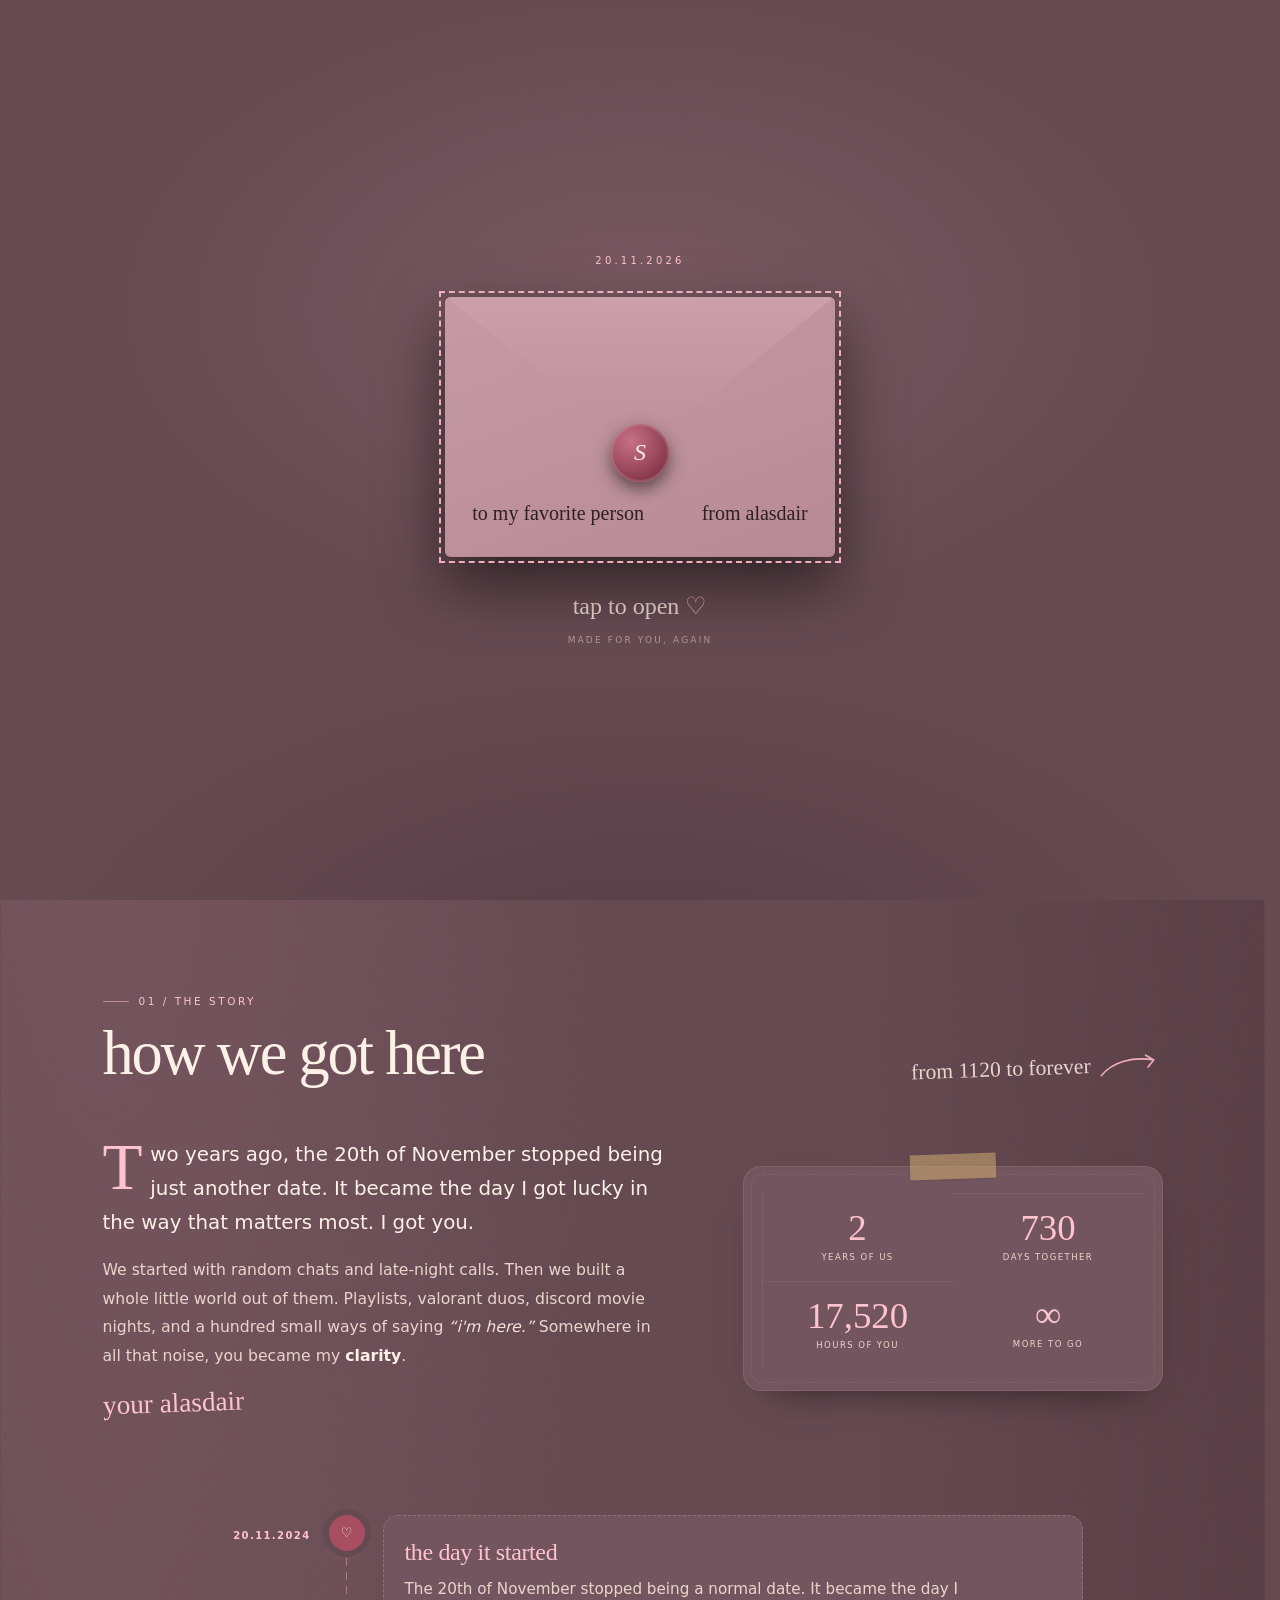
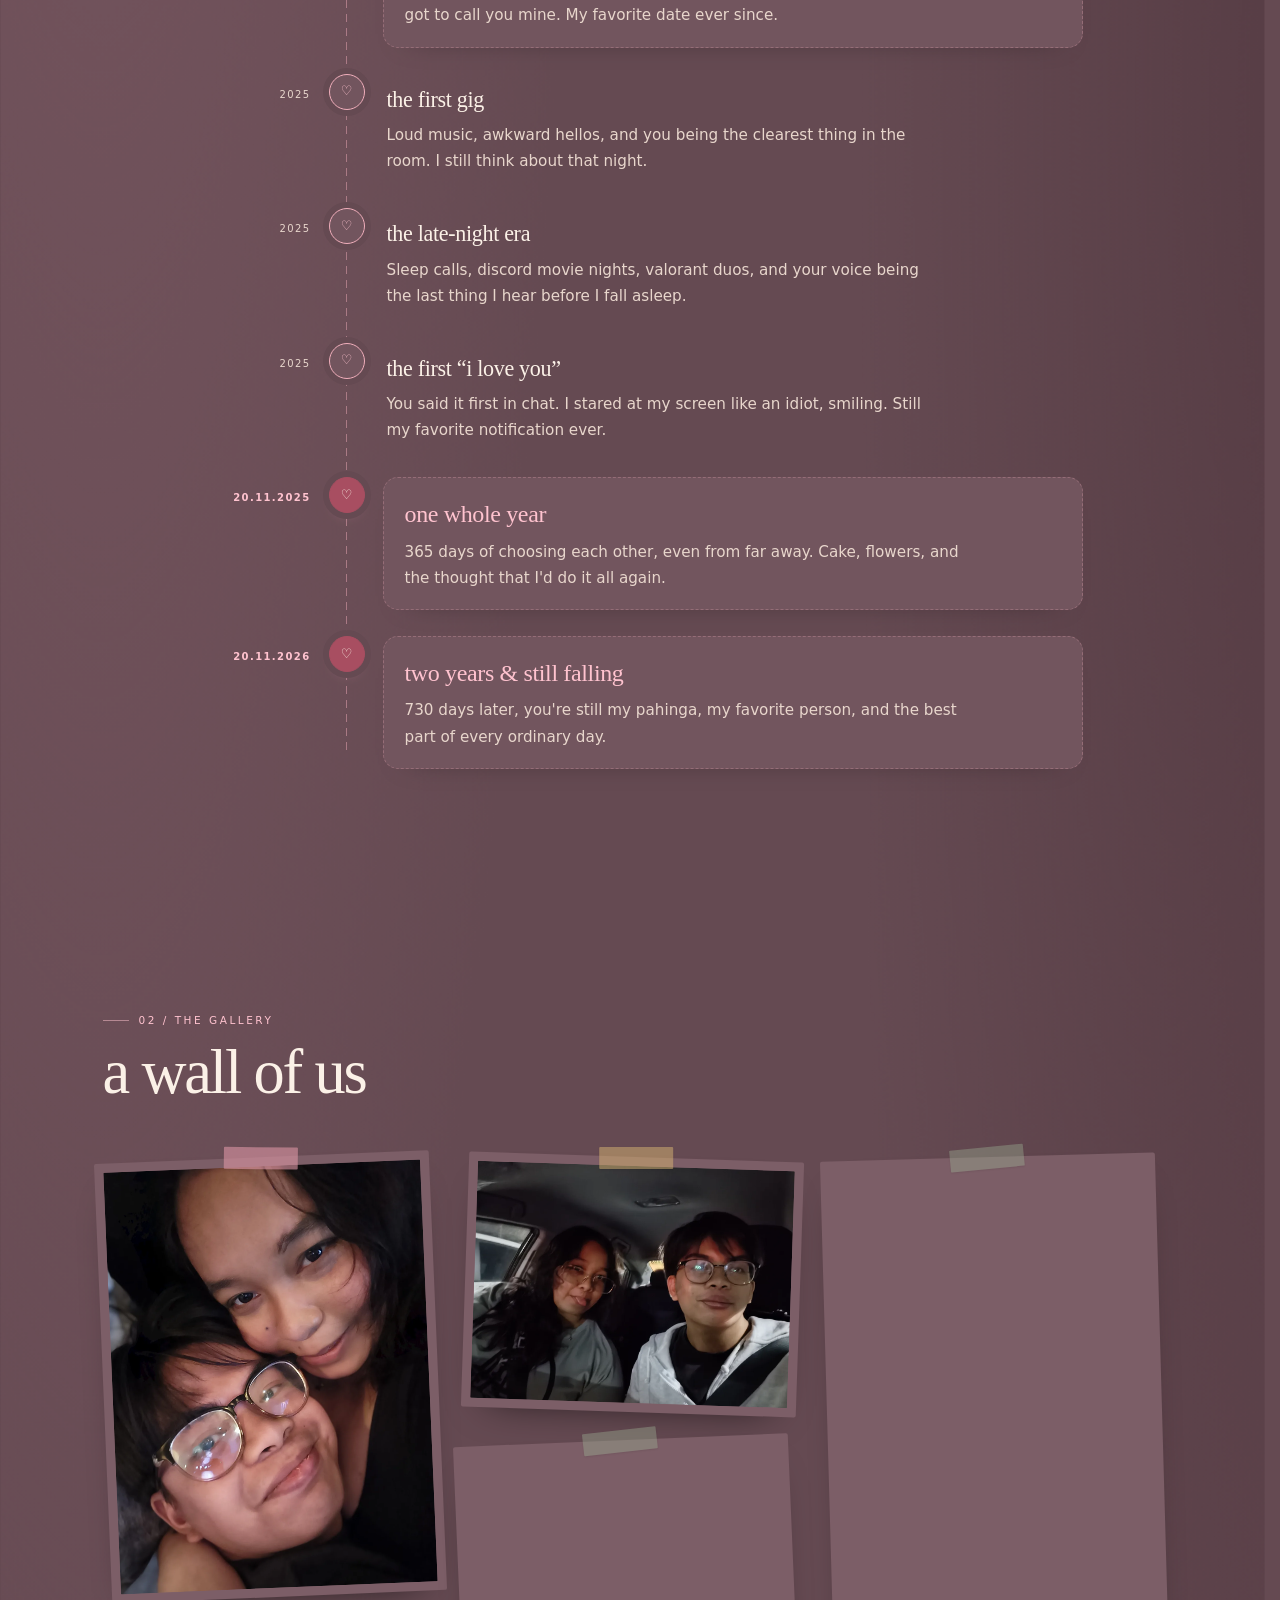
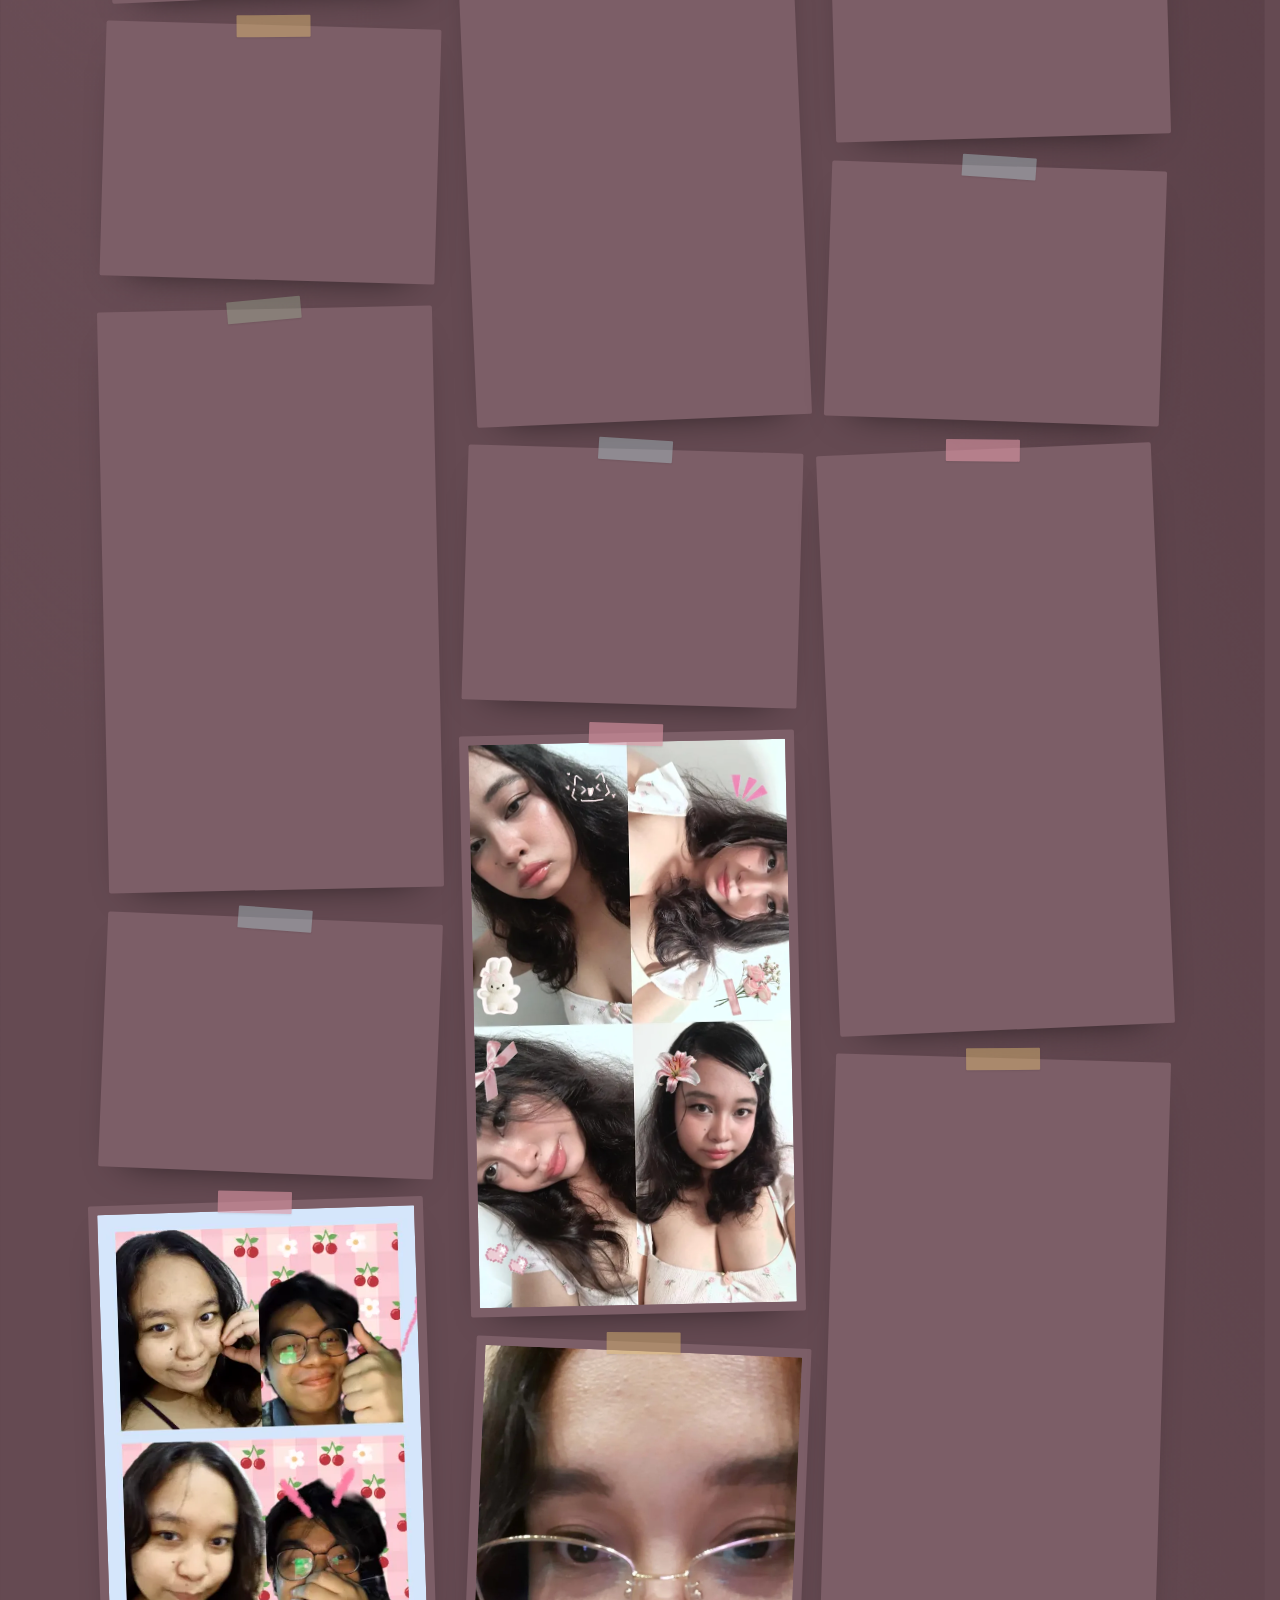
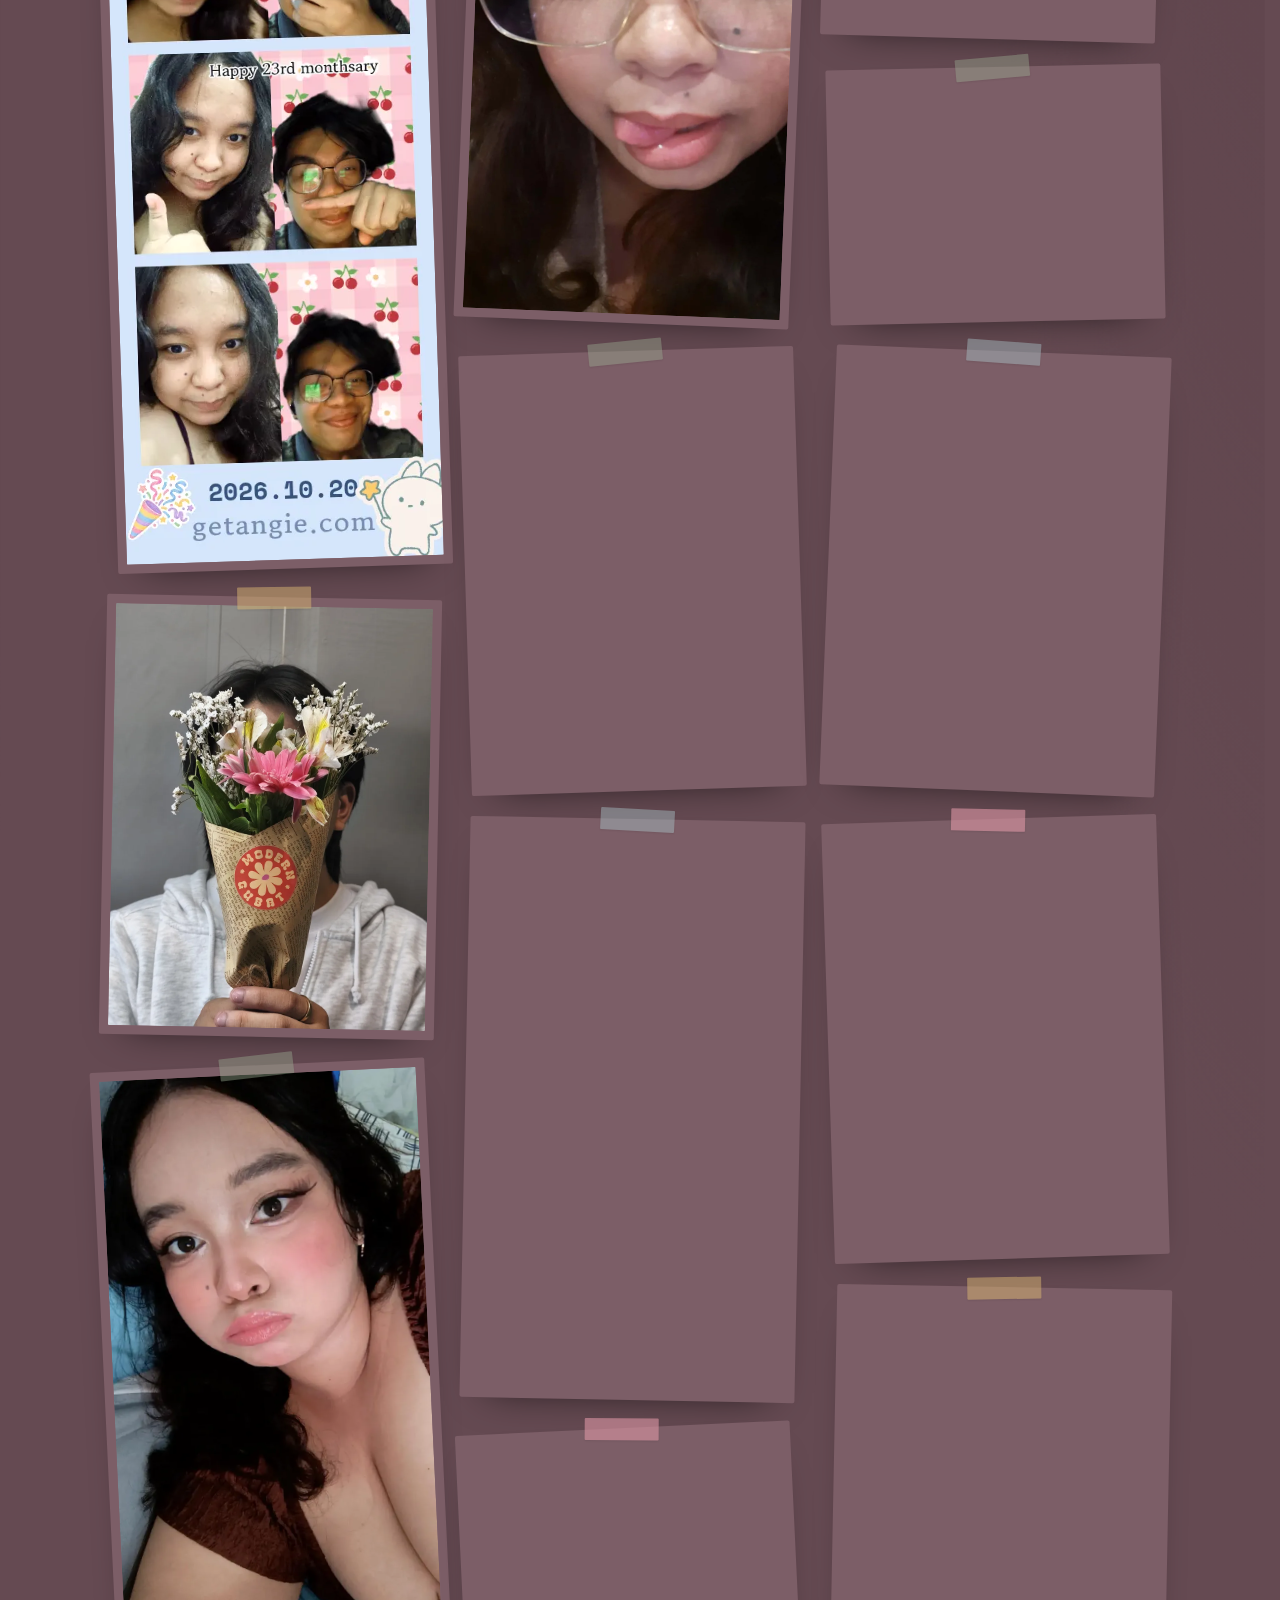
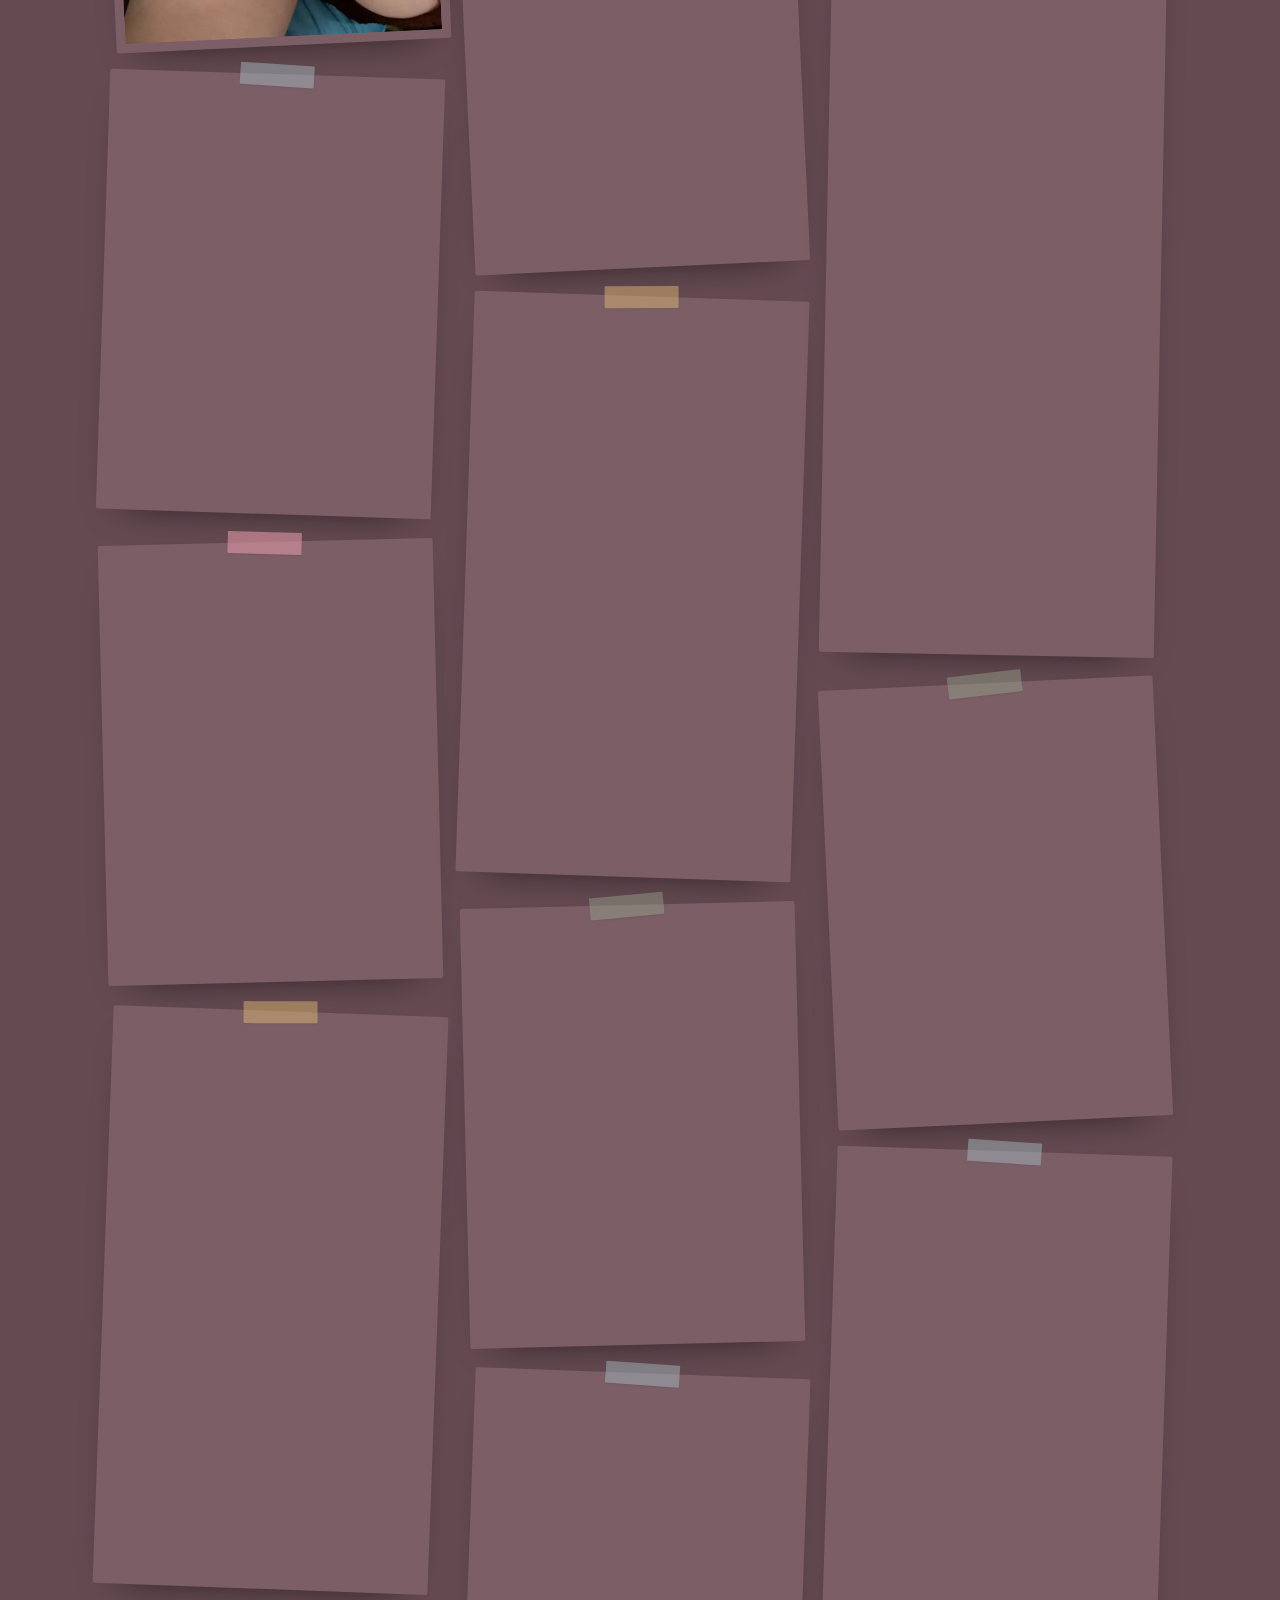
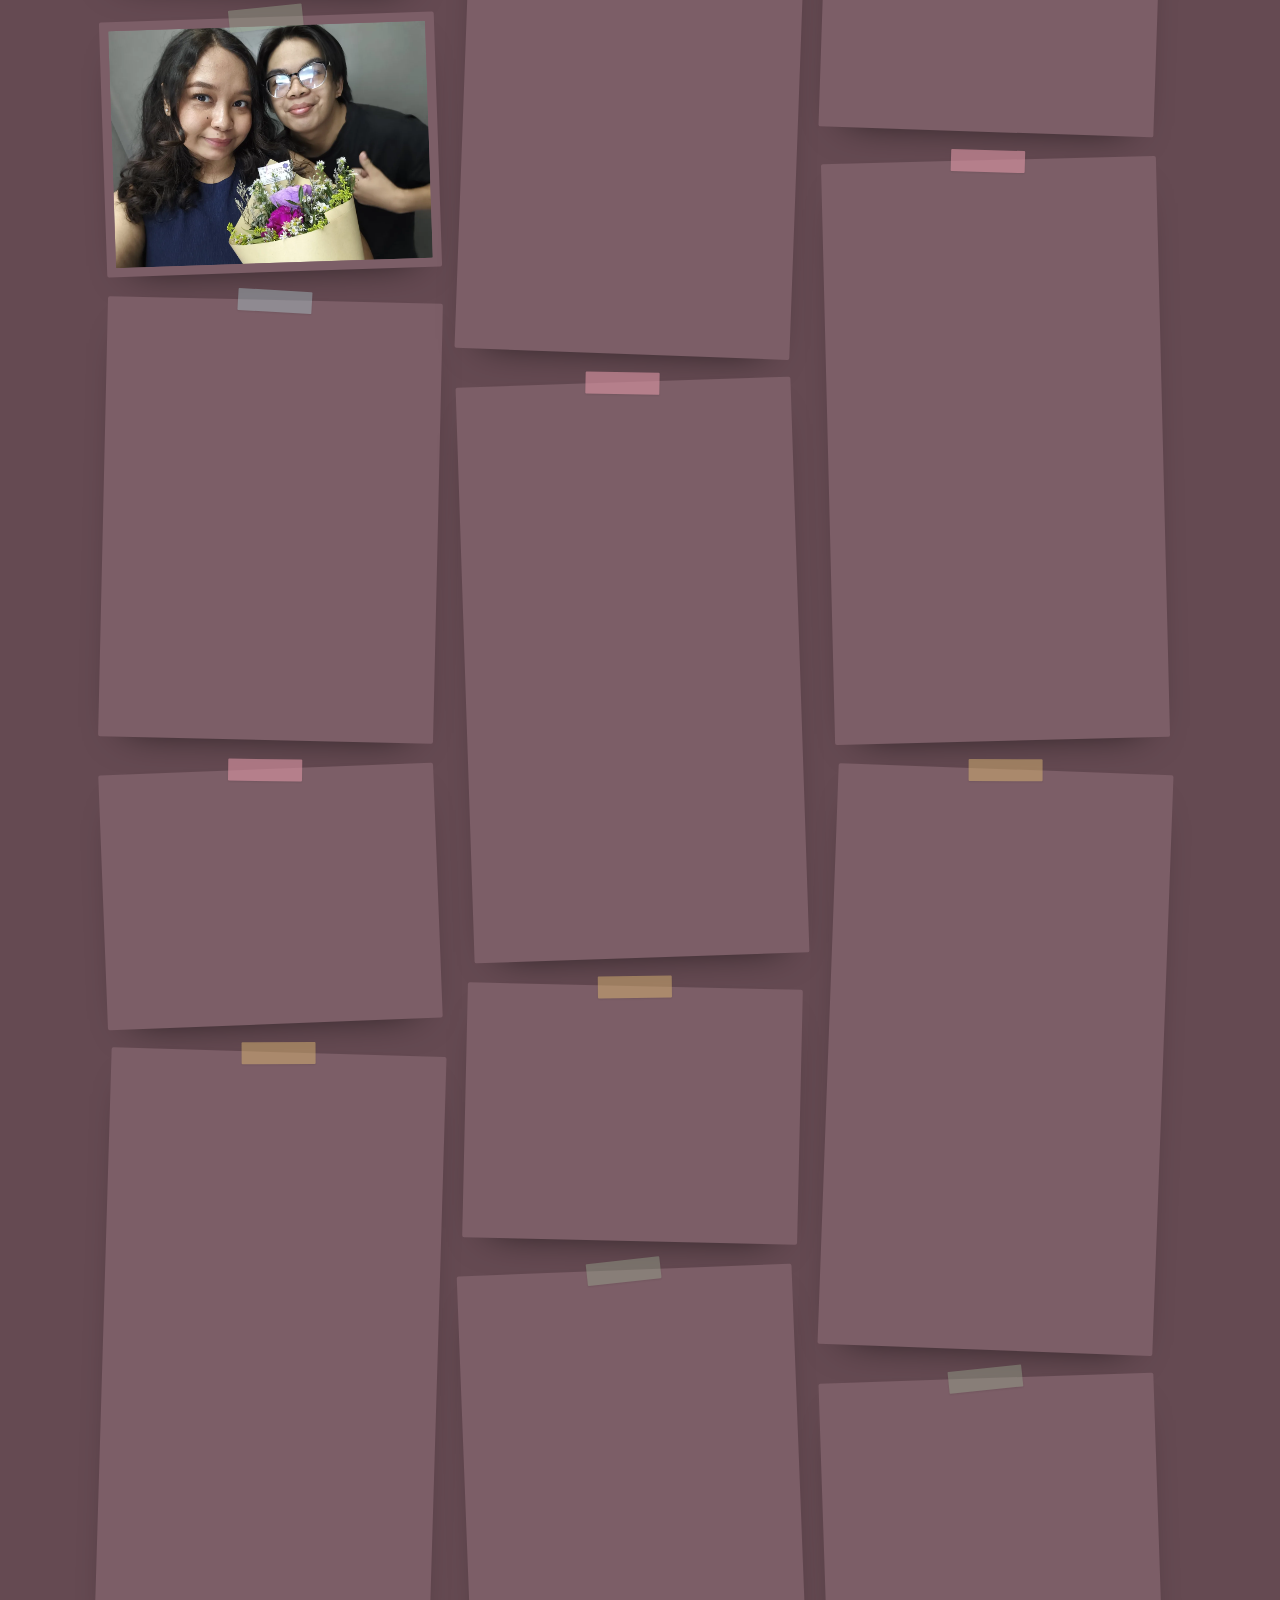
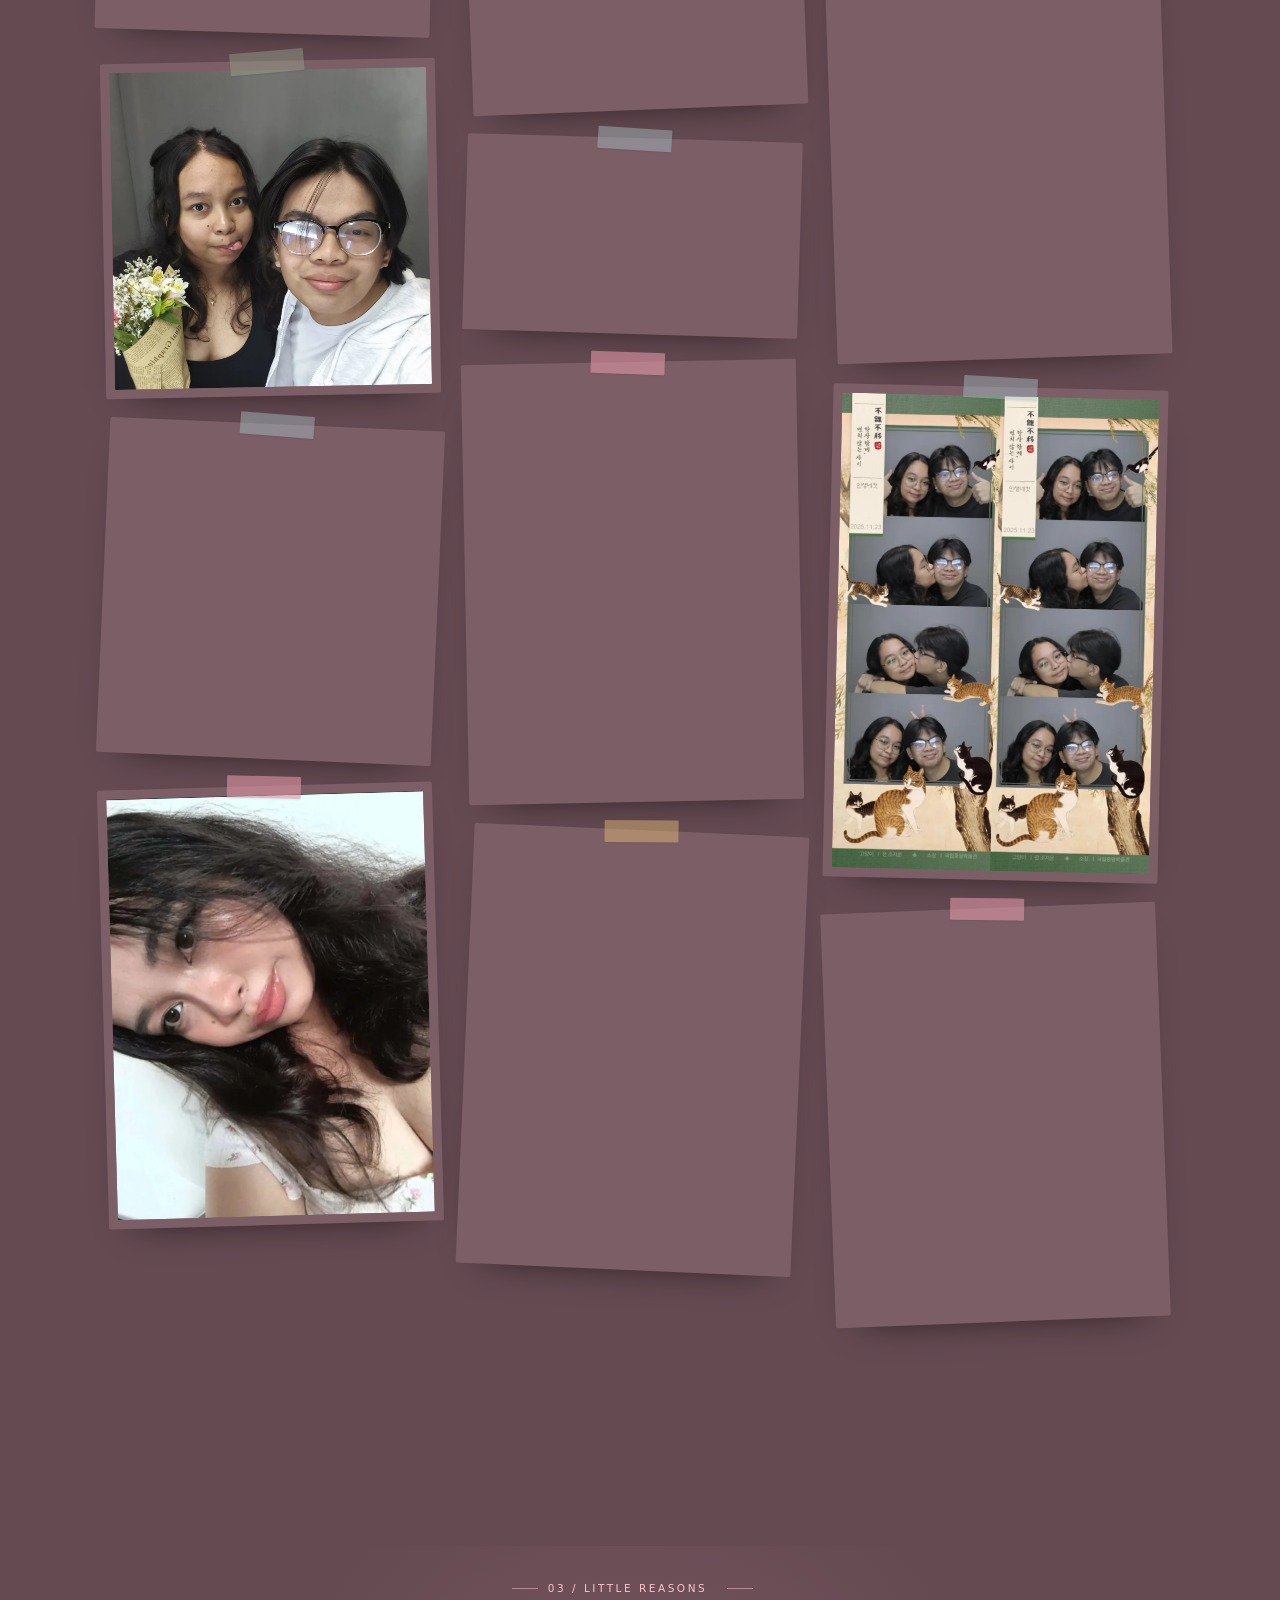
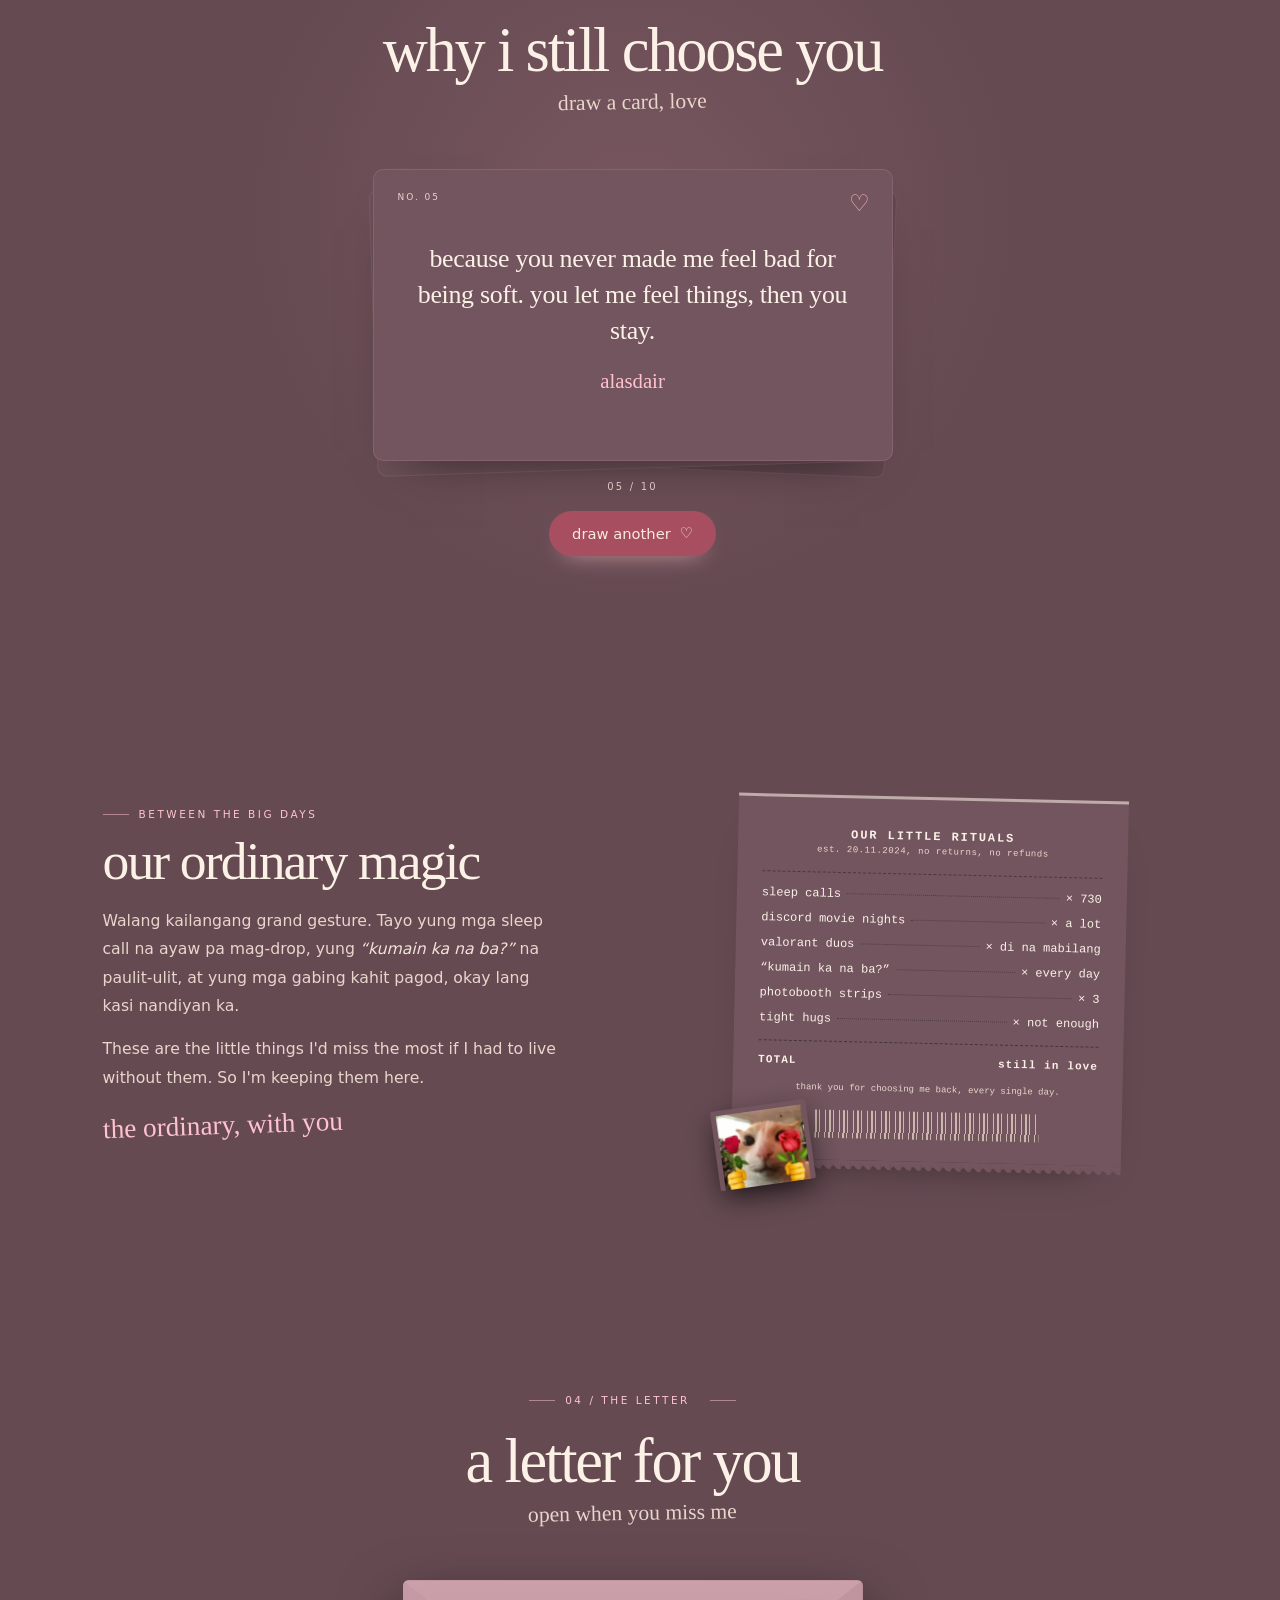
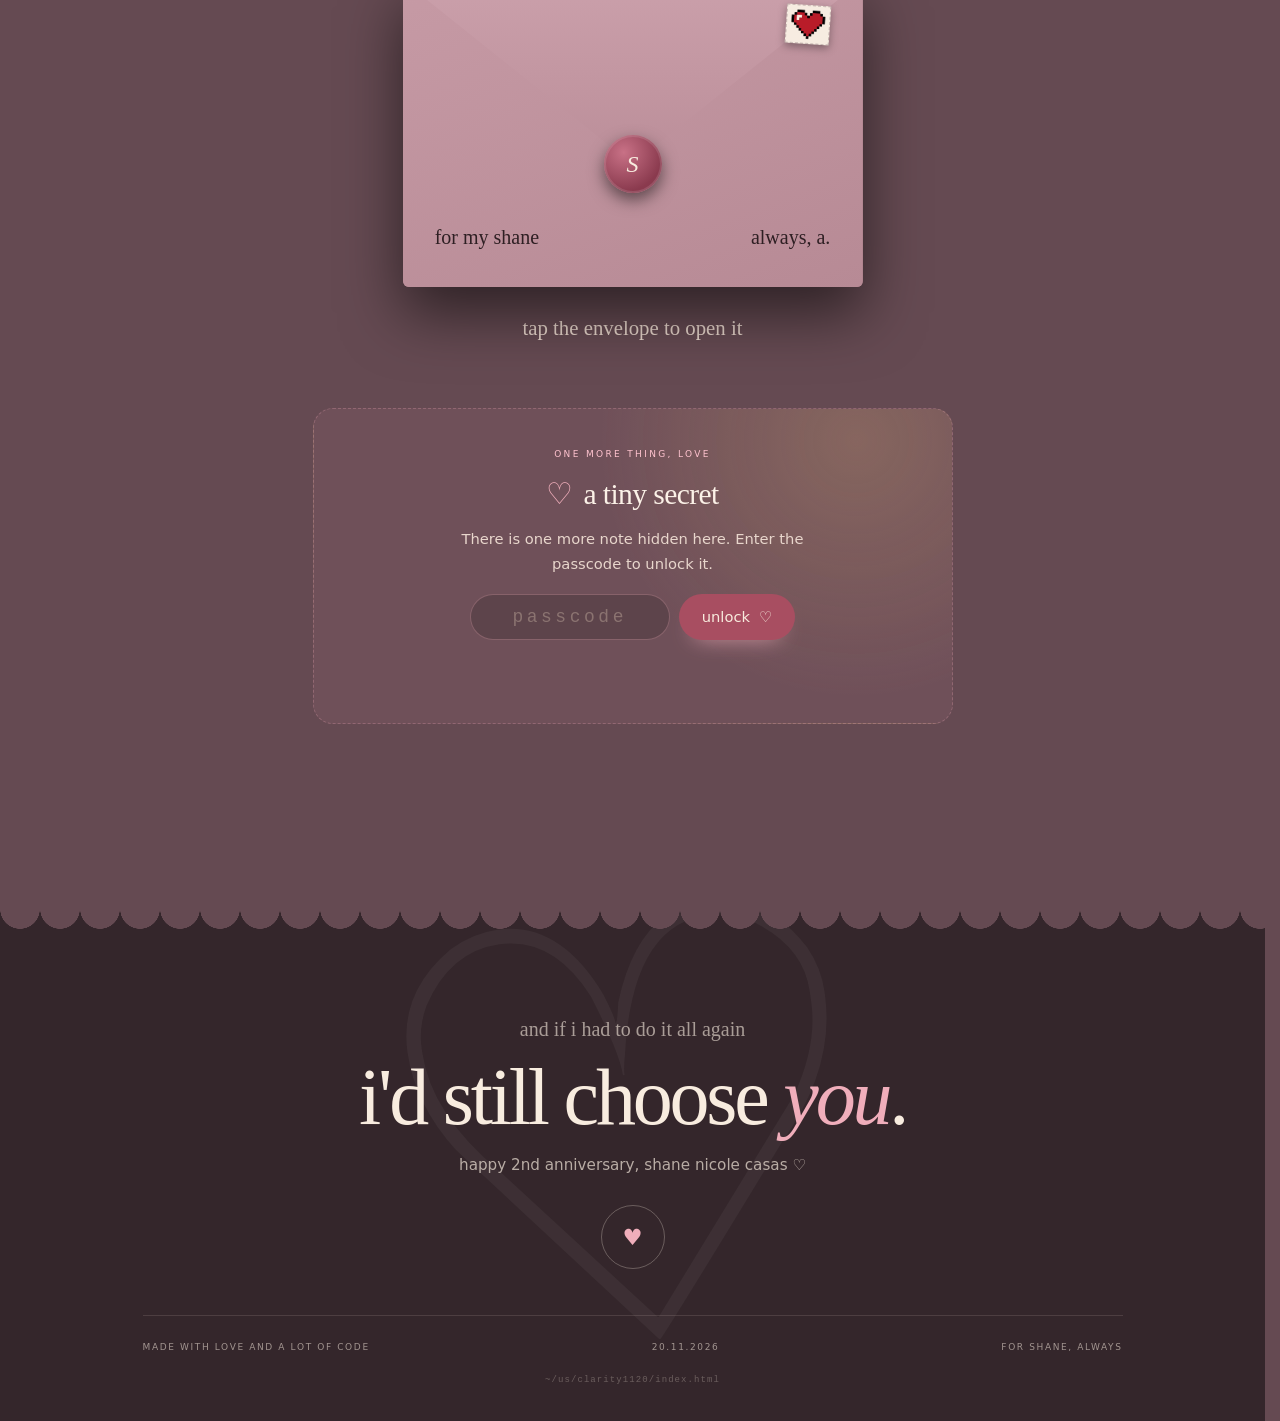
==== index.html @ a69d98e1 "Deploy two years of us anniversary site" ====
<!DOCTYPE html>
<html lang="en">
<head>
  <meta charset="UTF-8">
  <meta name="viewport" content="width=device-width, initial-scale=1.0">
  <title>two years of us ♡</title>
  <meta name="description" content="A little place for Shane. Two years of us, and still counting.">
  <meta name="theme-color" content="#654a52">
  <meta name="color-scheme" content="dark">
  <meta name="referrer" content="strict-origin-when-cross-origin">
  <meta name="robots" content="index, follow">
  <meta http-equiv="Content-Security-Policy" content="default-src 'self'; img-src 'self' data:; style-src 'self' 'unsafe-inline' https://fonts.googleapis.com; font-src https://fonts.gstatic.com; script-src 'self' 'unsafe-inline'; connect-src 'self' https://fonts.googleapis.com https://fonts.gstatic.com; object-src 'none'; base-uri 'self'; upgrade-insecure-requests">
  <link rel="canonical" href="https://alasdairdev.github.io/for-my-bebelabs/">
  <meta property="og:type" content="website">
  <meta property="og:site_name" content="two years of us">
  <meta property="og:title" content="two years of us ♡">
  <meta property="og:description" content="A little place for Shane. Two years of sleep calls, blurry selfies, and choosing each other.">
  <meta property="og:url" content="https://alasdairdev.github.io/for-my-bebelabs/">
  <meta property="og:image" content="https://alasdairdev.github.io/for-my-bebelabs/images/og-cover.jpg">
  <meta property="og:image:type" content="image/jpeg">
  <meta property="og:image:width" content="1200">
  <meta property="og:image:height" content="630">
  <meta property="og:image:alt" content="Alasdair kissing Shane on the cheek while she holds a bouquet">
  <meta name="twitter:card" content="summary_large_image">
  <meta name="twitter:title" content="two years of us ♡">
  <meta name="twitter:description" content="A little place for Shane. Two years of sleep calls, blurry selfies, and choosing each other.">
  <meta name="twitter:image" content="https://alasdairdev.github.io/for-my-bebelabs/images/og-cover.jpg">
  <meta name="author" content="Alasdair">
  <link rel="icon" href="favicon.png" type="image/png">
  <link rel="apple-touch-icon" href="images/icon-192.png">
  <link rel="manifest" href="site.webmanifest">
  <link rel="preconnect" href="https://fonts.googleapis.com">
  <link rel="preconnect" href="https://fonts.gstatic.com" crossorigin>
  <link href="https://fonts.googleapis.com/css2?family=Caveat:wght@400;500;600;700&family=DM+Sans:ital,wght@0,300;0,400;0,500;0,600;0,700;0,800;1,400&family=Fraunces:ital,wght@0,300;0,400;0,500;0,600;1,300;1,400;1,500&display=swap" rel="stylesheet">
  <style>html{background:#654a52}</style>
  <link rel="stylesheet" href="css/style.css">
  <script>
    document.documentElement.classList.add('js');
    try { if (sessionStorage.getItem('introSeen') === '1') document.documentElement.classList.add('intro-seen'); } catch (e) {}
  </script>
</head>
<body>

  <a class="skip" href="#story">skip to the good part</a>
  <div class="progress" aria-hidden="true"><span id="progressBar"></span></div>
  <div class="grain" aria-hidden="true"></div>
  <div class="petals" id="petals" aria-hidden="true"></div>

  <!-- ── the little envelope gate ───────────────────────── -->
  <div class="intro" id="intro">
    <div class="intro-inner">
      <p class="intro-kicker">20.11.2026</p>
      <div class="envelope intro-envelope" id="introEnvelope" role="button" tabindex="0" aria-label="Open your anniversary letter">
        <div class="env-body"></div>
        <div class="env-pocket"></div>
        <div class="env-flap"></div>
        <span class="env-to">to my favorite person</span>
        <span class="env-from">from alasdair</span>
        <span class="seal" aria-hidden="true">S</span>
      </div>
      <p class="intro-hint">tap to open <span aria-hidden="true">♡</span></p>
      <p class="intro-small">made for you, again</p>
    </div>
  </div>

  <!-- ── nav ────────────────────────────────────────────── -->
  <header class="nav" id="nav">
    <a class="brand" href="#top" aria-label="two years of us, back to top">
      <span class="brand-mark" aria-hidden="true">s<span>♡</span>a</span>
      <span class="brand-text">two years of us</span>
    </a>
    <nav class="nav-links" aria-label="Sections">
      <a href="#story">the story</a>
      <a href="#gallery">photos</a>
      <a href="#reasons">reasons</a>
      <a href="#letter" class="nav-cta">the letter</a>
    </nav>
  </header>

  <main id="top">

    <!-- ── hero ─────────────────────────────────────────── -->
    <section class="hero">
      <div class="hero-copy">
        <p class="eyebrow"><span class="dot" aria-hidden="true"></span> our second anniversary, 20 november</p>
        <h1 class="hero-title">two years<br><em>of&nbsp;us<svg class="scribble" viewBox="0 0 320 26" preserveAspectRatio="none" aria-hidden="true"><path d="M4 18C62 6 128 4 186 11c44 5 86 6 130 1" fill="none" stroke="currentColor" stroke-width="4" stroke-linecap="round"/></svg></em></h1>
        <p class="hero-sub">Two years of sleep calls, blurry selfies, and choosing each other from miles apart. I wanted to give you something that stays, so I built you this. ♡</p>
        <div class="hero-actions">
          <a class="btn btn-primary" href="#story">read our story <span aria-hidden="true">↓</span></a>
          <button class="btn btn-ghost" id="loveBtn" type="button"><span aria-hidden="true">♡</span> send love</button>
        </div>
        <div class="counter">
          <p class="counter-label">we've been us for</p>
          <p class="counter-time">
            <strong id="days">730</strong><span class="unit">days</span>
            <span class="sep" aria-hidden="true">·</span>
            <b id="hours">00</b><span class="unit">hrs</span>
            <span class="sep" aria-hidden="true">·</span>
            <b id="mins">00</b><span class="unit">min</span>
            <span class="sep" aria-hidden="true">·</span>
            <b id="secs">00</b><span class="unit">sec</span>
          </p>
        </div>
      </div>

      <div class="collage" aria-label="A little collage of us">
        <figure class="frame frame-hug">
          <img src="images/us-hug.webp" alt="Alasdair and Shane cheek to cheek" width="1200" height="1600" fetchpriority="high">
          <figcaption>home.</figcaption>
        </figure>
        <figure class="frame frame-photobooth">
          <img src="images/hero-photobooth.webp" alt="A photobooth strip of us making silly faces" width="900" height="1350">
          <figcaption>us, being us</figcaption>
        </figure>
        <figure class="frame frame-her">
          <img src="images/her.webp" alt="Shane, close up and pretty" width="900" height="1600" loading="lazy">
          <figcaption>my favorite person</figcaption>
        </figure>
        <img class="sticker sticker-cat" src="images/sticker-cat.webp" alt="" aria-hidden="true" width="360" height="316" loading="lazy">
        <span class="doodle doodle-heart" aria-hidden="true">♡</span>
        <span class="doodle doodle-star" aria-hidden="true">✦</span>
        <span class="collage-note">us, lately ♡</span>
      </div>
    </section>

    <!-- ── marquee ──────────────────────────────────────── -->
    <div class="marquee" aria-hidden="true">
      <div class="marquee-track">
        <span>shane ♡ alasdair</span><span>two years</span><span>still falling</span><span>20 · 11</span><span>my pahinga</span><span>est. 1120</span>
        <span>shane ♡ alasdair</span><span>two years</span><span>still falling</span><span>20 · 11</span><span>my pahinga</span><span>est. 1120</span>
      </div>
    </div>

    <!-- ── 01 · story ───────────────────────────────────── -->
    <section class="section story" id="story">
      <div class="section-head" data-reveal>
        <div>
          <p class="section-label">01 / the story</p>
          <h2>how we got here</h2>
        </div>
        <p class="section-note">from 1120 to forever
          <svg viewBox="0 0 64 30" width="64" height="30" aria-hidden="true"><path d="M2 24C14 10 34 6 55 10M55 10l-8-5M55 10l-6 7" fill="none" stroke="currentColor" stroke-width="1.6" stroke-linecap="round" stroke-linejoin="round"/></svg>
        </p>
      </div>

      <div class="story-top">
        <div class="story-copy" data-reveal>
          <p class="lead">Two years ago, the 20th of November stopped being just another date. It became the day I got lucky in the way that matters most. I got you.</p>
          <p>We started with random chats and late-night calls. Then we built a whole little world out of them. Playlists, valorant duos, discord movie nights, and a hundred small ways of saying <em>“i'm here.”</em> Somewhere in all that noise, you became my <strong class="clue-word">clarity</strong>.</p>
          <span class="sig">your alasdair</span>
        </div>

        <div class="numbers" data-reveal>
          <span class="tape tape-top" aria-hidden="true"></span>
          <div class="num"><strong>2</strong><span>years of us</span></div>
          <div class="num"><strong>730</strong><span>days together</span></div>
          <div class="num"><strong>17,520</strong><span>hours of you</span></div>
          <div class="num"><strong>∞</strong><span>more to go</span></div>
        </div>
      </div>

      <ol class="timeline">
        <li class="tl-item is-milestone" data-reveal>
          <span class="tl-date">20.11.2024</span>
          <span class="tl-dot" aria-hidden="true">♡</span>
          <div class="tl-body">
            <h3>the day it started</h3>
            <p>The 20th of November stopped being a normal date. It became the day I got to call you mine. My favorite date ever since.</p>
          </div>
        </li>
        <li class="tl-item" data-reveal>
          <span class="tl-date">2025</span>
          <span class="tl-dot" aria-hidden="true">♡</span>
          <div class="tl-body">
            <h3>the first gig</h3>
            <p>Loud music, awkward hellos, and you being the clearest thing in the room. I still think about that night.</p>
          </div>
        </li>
        <li class="tl-item" data-reveal>
          <span class="tl-date">2025</span>
          <span class="tl-dot" aria-hidden="true">♡</span>
          <div class="tl-body">
            <h3>the late-night era</h3>
            <p>Sleep calls, discord movie nights, valorant duos, and your voice being the last thing I hear before I fall asleep.</p>
          </div>
        </li>
        <li class="tl-item" data-reveal>
          <span class="tl-date">2025</span>
          <span class="tl-dot" aria-hidden="true">♡</span>
          <div class="tl-body">
            <h3>the first “i love you”</h3>
            <p>You said it first in chat. I stared at my screen like an idiot, smiling. Still my favorite notification ever.</p>
          </div>
        </li>
        <li class="tl-item is-milestone" data-reveal>
          <span class="tl-date">20.11.2025</span>
          <span class="tl-dot" aria-hidden="true">♡</span>
          <div class="tl-body">
            <h3>one whole year</h3>
            <p>365 days of choosing each other, even from far away. Cake, flowers, and the thought that I'd do it all again.</p>
          </div>
        </li>
        <li class="tl-item is-milestone" data-reveal>
          <span class="tl-date">20.11.2026</span>
          <span class="tl-dot" aria-hidden="true">♡</span>
          <div class="tl-body">
            <h3>two years &amp; still falling</h3>
            <p>730 days later, you're still my pahinga, my favorite person, and the best part of every ordinary day.</p>
          </div>
        </li>
      </ol>
    </section>

    <!-- ── 02 · gallery ─────────────────────────────────── -->
    <section class="section gallery" id="gallery">
      <div class="section-head" data-reveal>
        <div>
          <p class="section-label">02 / the gallery</p>
          <h2>a wall of us</h2>
        </div>
      </div>

      <div class="wall" id="photoWall"></div>
    </section>

    <!-- ── 03 · reasons ─────────────────────────────────── -->
    <section class="section reasons" id="reasons">
      <div class="section-head is-center" data-reveal>
        <p class="section-label">03 / little reasons</p>
        <h2>why i still choose you</h2>
        <p class="section-note">draw a card, love</p>
      </div>

      <div class="deck-wrap" data-reveal>
        <div class="deck">
          <div class="reason-card" id="reasonCard" role="button" tabindex="0" aria-label="Draw another reason">
            <span class="reason-no" id="reasonNo">no. 01</span>
            <span class="reason-heart" aria-hidden="true">♡</span>
            <p class="reason-text" id="reasonText" aria-live="polite">because you make the distance feel smaller. hindi mo ginagawang madali, pero ginagawa mong worth it.</p>
            <span class="reason-sig">alasdair</span>
          </div>
        </div>
        <p class="deck-count"><span id="reasonCount">01</span> / <span>10</span></p>
        <button class="btn btn-primary" id="nextReason" type="button">draw another <span aria-hidden="true">♡</span></button>
      </div>
    </section>

    <!-- ── the little rituals ───────────────────────────── -->
    <section class="section rituals" aria-labelledby="rituals-title">
      <div class="rituals-grid">
        <div class="rituals-copy" data-reveal>
          <p class="section-label">between the big days</p>
          <h2 id="rituals-title">our ordinary magic</h2>
          <p class="rituals-text">Walang kailangang grand gesture. Tayo yung mga sleep call na ayaw pa mag-drop, yung <em>“kumain ka na ba?”</em> na paulit-ulit, at yung mga gabing kahit pagod, okay lang kasi nandiyan ka.</p>
          <p class="rituals-text">These are the little things I'd miss the most if I had to live without them. So I'm keeping them here.</p>
          <span class="sig">the ordinary, with you</span>
        </div>

        <div class="receipt-wrap" data-reveal>
          <div class="receipt" role="img" aria-label="A receipt of our little rituals. Sleep calls, movie nights, valorant duos, and more. Total, still in love.">
            <p class="receipt-title">OUR LITTLE RITUALS</p>
            <p class="receipt-sub">est. 20.11.2024, no returns, no refunds</p>
            <div class="r-row"><span>sleep calls</span><i></i><span>× 730</span></div>
            <div class="r-row"><span>discord movie nights</span><i></i><span>× a lot</span></div>
            <div class="r-row"><span>valorant duos</span><i></i><span>× di na mabilang</span></div>
            <div class="r-row"><span>“kumain ka na ba?”</span><i></i><span>× every day</span></div>
            <div class="r-row"><span>photobooth strips</span><i></i><span>× 3</span></div>
            <div class="r-row"><span>tight hugs</span><i></i><span>× not enough</span></div>
            <div class="r-total"><span>TOTAL</span><span>still in love</span></div>
            <p class="receipt-thanks">thank you for choosing me back, every single day.</p>
            <div class="barcode" aria-hidden="true"></div>
          </div>
          <img class="sticker receipt-sticker" src="images/sticker-cat.webp" alt="" aria-hidden="true" width="360" height="316" loading="lazy">
        </div>
      </div>
    </section>

    <!-- ── 04 · letter ──────────────────────────────────── -->
    <section class="section letter-section" id="letter">
      <div class="section-head is-center" data-reveal>
        <p class="section-label">04 / the letter</p>
        <h2>a letter for you</h2>
        <p class="section-note">open when you miss me</p>
      </div>

      <div class="letter-stage" id="letterStage">
        <div class="envelope envelope-big" id="envelopeBig" role="button" tabindex="0" aria-label="Open the letter">
          <div class="env-body"></div>
          <div class="env-pocket"></div>
          <div class="env-flap"></div>
          <span class="env-to">for my shane</span>
          <span class="env-from">always, a.</span>
          <span class="env-stamp" aria-hidden="true"><img src="images/heart.png" alt="" width="192" height="162"></span>
          <span class="seal" aria-hidden="true">S</span>
        </div>
        <p class="envelope-tap">tap the envelope to open it</p>

        <article class="letter-paper" id="letterPaper" tabindex="-1" hidden>
          <span class="paper-tape" aria-hidden="true"></span>
          <p class="letter-date">20.11.2026</p>
          <h3 class="letter-head">shane,</h3>
          <p>Two years. Ang bilis, pero hindi rin. Parang ang dami nang nangyari, pero parang kulang pa rin yung oras na magkasama tayo.</p>
          <p>Hindi ko alam kung ano exactly yung nagbago this year. Basta mas naging tahimik yung pagmamahal ko sa'yo. Hindi na siya yung kinakabahan. Yung tipong okay lang kahit wala tayong gawin, basta nandiyan ka. Dun ko narealize na mahal kita hindi lang sa mga malalaking sandali. Mahal kita sa mga ordinaryong araw.</p>
          <p>Salamat sa dalawang taon. Salamat sa pag-intindi kapag hindi ako madaling kausapin. Salamat sa mga gabing antok na antok na tayo pero ayaw pa nating mag-drop. Salamat sa pagpili sa akin, kahit ang layo layo natin.</p>
          <p>Isa sa paborito ko sa'yo yung pag-aalala mo. Yung mga simpleng tanong kung kumain na ako, kung nakauwi na ako, kung okay lang ako. Hindi mo kailangang gumawa ng malaking bagay para iparamdam na nandiyan ka. Ramdam ko na lang.</p>
          <p>Mahal ko yung mga picture natin. Yung mga pangit ang lighting, yung mga hindi ayos ang buhok, yung mga biglaang kuha lang. Hindi sila perfect, pero totoo. Parang tayo. Hindi perfect, pero totoo.</p>
          <p>Hindi ko alam kung ano ang year three. Hindi ako magpo-promise ng malaking bagay. Ang promise ko lang, nandito ako. Pipiliin pa rin kita sa mga araw na madali, at lalo na sa mga araw na hindi.</p>
          <p>Mahal na mahal kita, Shane. Hindi lang dahil anniversary natin. Dahil ikaw yun. At hindi na 'yon magbabago.</p>
          <p class="letter-sign">always yours,<br><span>alasdair</span></p>
          <p class="letter-ps">p.s. may maliit pa akong secret sa baba ↓</p>
          <span class="letter-stamp" aria-hidden="true">♡</span>
          <button class="letter-close" id="closeLetter" type="button">close the letter</button>
        </article>
      </div>

      <div class="secret" id="secretCard" data-reveal>
        <div class="secret-inner">
          <p class="secret-kicker">one more thing, love</p>
          <h3><span aria-hidden="true">♡</span> a tiny secret</h3>
          <p class="secret-text">There is one more note hidden here. Enter the passcode to unlock it.</p>
          <form class="secret-form" id="secretForm" novalidate>
            <label class="sr-only" for="secretInput">Secret passcode</label>
            <input id="secretInput" type="text" maxlength="24" placeholder="passcode" autocomplete="off" autocapitalize="none" spellcheck="false" aria-describedby="secretMsg">
            <button class="btn btn-primary" type="submit">unlock <span aria-hidden="true">♡</span></button>
          </form>
          <p class="secret-msg" id="secretMsg" aria-live="polite"></p>
        </div>
      </div>
    </section>
  </main>

  <!-- ── footer ─────────────────────────────────────────── -->
  <footer class="footer">
    <p class="footer-eyebrow">and if i had to do it all again</p>
    <h2>i'd still choose <em>you</em>.</h2>
    <p class="footer-sub">happy 2nd anniversary, shane nicole casas ♡</p>
    <button class="heart-btn" id="heartBtn" type="button" aria-label="Send a little love">♥</button>
    <div class="footer-bottom">
      <span>made with love and a lot of code</span>
      <span>20.11.2026</span>
      <span>for shane, always</span>
    </div>
    <p class="footer-path" aria-hidden="true">~/us/clarity1120/index.html</p>
  </footer>

  <!-- ── lightbox ───────────────────────────────────────── -->
  <div class="lightbox" id="lightbox" role="dialog" aria-modal="true" aria-label="Photo viewer" hidden>
    <button class="lb-close" id="lbClose" type="button" aria-label="Close photo viewer">×</button>
    <button class="lb-prev" id="lbPrev" type="button" aria-label="Previous photo">←</button>
    <figure class="lb-figure">
      <img id="lbImg" alt="">
      <figcaption id="lbCap" hidden></figcaption>
    </figure>
    <button class="lb-next" id="lbNext" type="button" aria-label="Next photo">→</button>
    <p class="lb-count" id="lbCount"></p>
  </div>

  <script src="js/photos.js"></script>
  <script src="js/main.js"></script>
</body>
</html>
---- css/style.css ----
/* ═══════════════════════════════════════════════════════════
   two years of us — a little place for shane
   ───────────────────────────────────────────────────────────
   01. tokens & base
   02. texture, petals, intro
   03. nav & progress
   04. buttons
   05. hero + collage
   06. marquee
   07. shared section styles
   08. story + timeline
   09. gallery + polaroids
   10. reasons deck
   11. rituals receipt
   12. letter + secret
   13. footer
   14. lightbox
   15. motion & responsive
   ═══════════════════════════════════════════════════════════ */

/* ── 01. tokens & base ─────────────────────────────────── */
:root {
  --cream: #654a52;
  --cream-2: #6b4f57;
  --paper: #72555e;
  --ink: #fbf1e7;
  --ink-soft: #f2e2d7;
  --muted: #e8d6cc;
  --berry: #a84e61;
  --berry-deep: #ffc3cf;
  --berry-dark: #7e3547;
  --rose: #f0aebb;
  --rose-soft: #674951;
  --butter: #ecc790;
  --butter-deep: #d2a86f;
  --sage: #aeb9a3;
  --sky: #b8cbcf;
  --footer: #34262b;

  --font-display: "Fraunces", Georgia, "Times New Roman", serif;
  --font-hand: "Caveat", "Segoe Script", cursive;
  --font-body: "DM Sans", system-ui, -apple-system, Segoe UI, sans-serif;

  --shadow-soft: 0 18px 40px -28px rgba(0, 0, 0, .8);
  --shadow-frame: 0 22px 40px -24px rgba(0, 0, 0, .8), 0 2px 6px rgba(0, 0, 0, .35);
}

*,
*::before,
*::after { box-sizing: border-box; }

html {
  scroll-behavior: smooth;
  scroll-padding-top: 90px;
  scrollbar-gutter: stable;
  -webkit-text-size-adjust: 100%;
  overflow-x: clip;
  color-scheme: dark;
  background: var(--cream);
}

body {
  margin: 0;
  background:
    radial-gradient(ellipse 70% 55% at 8% -5%, #7b5963 0%, transparent 60%),
    radial-gradient(ellipse 55% 50% at 102% 12%, #573d45 0%, transparent 62%),
    var(--cream);
  color: var(--ink);
  font-family: var(--font-body);
  font-weight: 400;
  font-size: 16px;
  line-height: 1.6;
  overflow-x: hidden;
  -webkit-font-smoothing: antialiased;
  text-rendering: optimizeLegibility;
}

body.no-scroll,
html.no-scroll { overflow: hidden; }

h1, h2, h3, p, figure, ol, ul { margin: 0; padding: 0; }
ol, ul { list-style: none; }
img { max-width: 100%; height: auto; display: block; }
a { color: inherit; }
button { font: inherit; color: inherit; }
em { font-style: italic; }
::selection { background: var(--rose); color: var(--cream); }

:focus-visible {
  outline: 2px dashed var(--rose);
  outline-offset: 4px;
}

[hidden] { display: none !important; }

.sr-only {
  position: absolute;
  width: 1px; height: 1px;
  padding: 0; margin: -1px;
  overflow: hidden;
  clip: rect(0 0 0 0);
  white-space: nowrap;
  border: 0;
}

.skip {
  position: fixed;
  top: 12px; left: 12px;
  z-index: 1200;
  padding: 10px 16px;
  background: var(--berry-dark);
  color: var(--ink);
  border-radius: 999px;
  font-size: .8rem;
  text-decoration: none;
  transform: translateY(-160%);
  transition: transform .25s ease;
}
.skip:focus { transform: translateY(0); }

main { position: relative; z-index: 2; }

/* ── 02. texture, petals, intro ────────────────────────── */
.grain {
  position: fixed;
  inset: 0;
  z-index: 350;
  pointer-events: none;
  opacity: .06;
  mix-blend-mode: soft-light;
  background-image: url("data:image/svg+xml,%3Csvg xmlns='http://www.w3.org/2000/svg' width='220' height='220'%3E%3Cfilter id='n'%3E%3CfeTurbulence type='fractalNoise' baseFrequency='0.82' numOctaves='3' stitchTiles='stitch'/%3E%3C/filter%3E%3Crect width='220' height='220' filter='url(%23n)' opacity='0.55'/%3E%3C/svg%3E");
}

.petals {
  position: fixed;
  inset: 0;
  z-index: 60;
  pointer-events: none;
  overflow: hidden;
}

.petal {
  position: absolute;
  top: -6vh;
  left: 50%;
  width: var(--s, 12px);
  height: var(--s, 12px);
  border-radius: 62% 38% 58% 42%;
  background: linear-gradient(135deg, #d79aa8, #a75f72);
  opacity: var(--o, .4);
  animation: petalFall var(--d, 18s) linear var(--delay, 0s) infinite;
  will-change: transform;
}

@keyframes petalFall {
  0%   { transform: translate3d(0, -8vh, 0) rotate(0deg); }
  50%  { transform: translate3d(calc(var(--drift, 40px) * .5), 52vh, 0) rotate(300deg); }
  100% { transform: translate3d(var(--drift, 40px), 112vh, 0) rotate(680deg); }
}

.progress {
  position: fixed;
  top: 0; left: 0; right: 0;
  height: 3px;
  z-index: 300;
  background: rgba(233, 167, 180, .08);
}
.progress span {
  display: block;
  height: 100%;
  width: 0;
  background: linear-gradient(90deg, var(--rose), var(--berry) 55%, var(--butter-deep));
  transition: width .08s linear;
}

/* intro gate */
.intro { display: none; }

html.js .intro {
  position: fixed;
  inset: 0;
  z-index: 1000;
  display: grid;
  place-items: center;
  padding: 28px;
  background:
    radial-gradient(ellipse 60% 50% at 50% 34%, #795963 0%, transparent 68%),
    radial-gradient(ellipse 80% 60% at 50% 110%, #563d45 0%, transparent 60%),
    var(--cream);
  transition: opacity .7s ease, visibility .7s ease;
}
html.js .intro.is-hidden {
  opacity: 0;
  visibility: hidden;
  pointer-events: none;
}
html.intro-seen .intro { display: none; }

.intro-inner {
  text-align: center;
  width: 100%;
  max-width: 560px;
  animation: introIn .9s cubic-bezier(.2, .7, .2, 1) both;
}

@keyframes introIn {
  from { opacity: 0; transform: translateY(18px); }
  to   { opacity: 1; transform: none; }
}

.intro-kicker {
  font-size: 10px;
  letter-spacing: .32em;
  text-transform: uppercase;
  color: var(--berry-deep);
  margin-bottom: 28px;
}

.intro-hint {
  font-family: var(--font-hand);
  font-size: 1.5rem;
  color: var(--muted);
  margin-top: 30px;
}
.intro-hint span {
  color: var(--rose);
  display: inline-block;
  animation: bob 2.2s ease-in-out infinite;
}
.intro-small {
  margin-top: 8px;
  font-size: 9px;
  letter-spacing: .24em;
  text-transform: uppercase;
  color: var(--muted);
  opacity: .55;
}

@keyframes bob {
  0%, 100% { transform: translateY(0) scale(1); }
  50%      { transform: translateY(-5px) scale(1.12); }
}

/* envelope (shared) */
.envelope {
  position: relative;
  display: block;
  width: 100%;
  max-width: 390px;
  aspect-ratio: 1.5 / 1;
  margin: 0 auto;
  padding: 0;
  border: 0;
  background: none;
  cursor: pointer;
  filter: drop-shadow(0 26px 30px rgba(0, 0, 0, .55));
  transition: transform .45s cubic-bezier(.2, .7, .2, 1);
}
.envelope:hover { transform: translateY(-5px) rotate(-.4deg); }

.env-body {
  position: absolute;
  inset: 0;
  border-radius: 6px;
  background: linear-gradient(155deg, #c296a1, #b48792);
  border: 1px solid rgba(80, 50, 60, .16);
}
.env-pocket {
  position: absolute;
  inset: 0;
  border-radius: 6px;
  background: linear-gradient(160deg, #c69aa5, #b78a95);
  clip-path: polygon(0 0, 50% 57%, 100% 0, 100% 100%, 0 100%);
  box-shadow: inset 0 1px 0 rgba(255, 255, 255, .08);
  z-index: 3;
}
.env-flap {
  position: absolute;
  top: 0; left: 0;
  width: 100%;
  height: 60%;
  background: linear-gradient(180deg, #cba0ab, #bb8e99);
  clip-path: polygon(0 0, 100% 0, 50% 100%);
  transform-origin: top center;
  border-radius: 6px 6px 0 0;
  z-index: 4;
  transition: transform .7s cubic-bezier(.4, 0, .2, 1);
}
.env-to,
.env-from {
  position: absolute;
  bottom: 13%;
  z-index: 5;
  font-family: var(--font-hand);
  font-size: 1.25rem;
  color: #2e1f23;
  line-height: 1;
}
.env-to { left: 7%; }
.env-from { right: 7%; }

.seal {
  position: absolute;
  left: 50%;
  top: 60%;
  width: 58px;
  height: 58px;
  transform: translate(-50%, -50%);
  z-index: 6;
  display: grid;
  place-items: center;
  border-radius: 50%;
  background: radial-gradient(circle at 34% 30%, #c87186, #8a3a4e 70%);
  color: #f8ecdf;
  font-family: var(--font-display);
  font-style: italic;
  font-size: 1.5rem;
  box-shadow: 0 7px 16px rgba(0, 0, 0, .5), inset 0 0 0 2px rgba(255, 255, 255, .12);
  transition: opacity .4s ease, transform .5s cubic-bezier(.2, .7, .2, 1);
}
.envelope:hover .seal { transform: translate(-50%, -50%) rotate(-9deg) scale(1.06); }

.envelope.is-opening .env-flap,
.intro.is-opening .env-flap { transform: rotateX(180deg); z-index: 2; }
.envelope.is-opening .seal,
.intro.is-opening .seal {
  opacity: 0;
  transform: translate(-50%, -50%) scale(.55) rotate(28deg);
}
.intro.is-opening .intro-envelope { transform: translateY(-8px) scale(.965); }

.env-stamp {
  position: absolute;
  top: 8%;
  right: 7%;
  z-index: 7;
  display: block;
  width: 44px;
  padding: 4px;
  background: #f7ece1;
  border: 1px dashed rgba(80, 50, 60, .28);
  transform: rotate(4deg);
  box-shadow: 0 3px 8px rgba(0, 0, 0, .35);
  transition: opacity .3s ease;
}
.env-stamp img { width: 100%; height: auto; mix-blend-mode: multiply; }
.envelope.is-opening .env-stamp { opacity: 0; }

/* ── 03. nav ───────────────────────────────────────────── */
.nav {
  position: fixed;
  top: 0; left: 0; right: 0;
  z-index: 200;
  display: flex;
  align-items: center;
  justify-content: space-between;
  gap: 18px;
  padding: 15px clamp(18px, 4vw, 40px);
  transition: background .35s ease, box-shadow .35s ease, padding .35s ease;
}
.nav.is-scrolled {
  padding-block: 10px;
  background: rgba(101, 74, 82, .9);
  backdrop-filter: blur(14px) saturate(1.1);
  -webkit-backdrop-filter: blur(14px) saturate(1.1);
  box-shadow: 0 1px 0 rgba(233, 167, 180, .12), 0 12px 30px -28px rgba(0, 0, 0, .9);
}

.brand {
  display: inline-flex;
  align-items: center;
  gap: 10px;
  text-decoration: none;
  line-height: 1;
}
.brand-mark {
  display: inline-flex;
  align-items: center;
  justify-content: center;
  gap: 1px;
  width: 42px;
  height: 42px;
  border-radius: 50%;
  border: 1px solid rgba(233, 167, 180, .3);
  background: rgba(255, 255, 255, .04);
  font-family: var(--font-display);
  font-style: italic;
  font-size: 1.05rem;
  color: var(--berry-deep);
  letter-spacing: -.02em;
  transition: transform .4s ease, background .3s ease;
}
.brand-mark span { font-size: .72rem; color: var(--rose); }
.brand:hover .brand-mark { transform: rotate(-8deg); background: var(--paper); }
.brand-text {
  font-family: var(--font-hand);
  font-size: 1.15rem;
  color: var(--ink-soft);
  white-space: nowrap;
}

.nav-links {
  display: flex;
  align-items: center;
  gap: clamp(14px, 2.4vw, 30px);
}
.nav-links a {
  position: relative;
  font-size: 10.5px;
  font-weight: 500;
  letter-spacing: .16em;
  text-transform: uppercase;
  text-decoration: none;
  color: var(--ink-soft);
  padding-block: 4px;
  transition: color .25s ease;
}
.nav-links a::after {
  content: "";
  position: absolute;
  left: 0; right: 0; bottom: 0;
  height: 1px;
  background: var(--rose);
  transform: scaleX(0);
  transform-origin: right;
  transition: transform .3s ease;
}
.nav-links a:hover { color: var(--berry-deep); }
.nav-links a:hover::after { transform: scaleX(1); transform-origin: left; }

.nav-links .nav-cta {
  padding: 9px 16px;
  border: 1px solid rgba(233, 167, 180, .3);
  border-radius: 999px;
  color: var(--berry-deep);
  transition: background .25s ease, color .25s ease, border-color .25s ease;
}
.nav-links .nav-cta::after { display: none; }
.nav-links .nav-cta:hover { background: var(--berry); border-color: var(--berry); color: var(--ink); }

/* ── 04. buttons ───────────────────────────────────────── */
.btn {
  display: inline-flex;
  align-items: center;
  justify-content: center;
  gap: 9px;
  padding: 13px 22px;
  border-radius: 999px;
  border: 1px solid transparent;
  font-size: .92rem;
  font-weight: 500;
  line-height: 1.2;
  text-decoration: none;
  cursor: pointer;
  transition: transform .25s ease, background .25s ease, color .25s ease, box-shadow .25s ease, border-color .25s ease;
}
.btn span { font-size: 1em; line-height: 1; }

.btn-primary {
  background: var(--berry);
  color: #f8ebdd;
  box-shadow: 0 12px 22px -14px rgba(233, 167, 180, .85);
}
.btn-primary:hover {
  background: var(--berry-dark);
  transform: translateY(-2px);
  box-shadow: 0 16px 26px -14px rgba(111, 31, 51, .8);
}
.btn-primary:active { transform: translateY(0); }

.btn-ghost {
  background: rgba(255, 255, 255, .035);
  border-color: rgba(233, 167, 180, .3);
  border-style: dashed;
  color: var(--ink-soft);
}
.btn-ghost:hover {
  background: var(--paper);
  border-color: var(--rose);
  transform: translateY(-2px);
}

/* ── 05. hero ──────────────────────────────────────────── */
.hero {
  position: relative;
  max-width: 1200px;
  margin: 0 auto;
  padding: clamp(112px, 15vh, 176px) clamp(20px, 5vw, 40px) clamp(46px, 7vw, 84px);
  display: grid;
  grid-template-columns: 1.02fr .98fr;
  gap: clamp(26px, 4vw, 54px);
  align-items: center;
  overflow: hidden;
}
.hero::before {
  content: "2";
  position: absolute;
  top: 0;
  right: -1%;
  z-index: -1;
  font-family: var(--font-display);
  font-weight: 300;
  font-size: clamp(17rem, 35vw, 31rem);
  line-height: .74;
  color: transparent;
  -webkit-text-stroke: 1px rgba(233, 167, 180, .08);
  pointer-events: none;
  user-select: none;
}

.hero-copy { position: relative; z-index: 1; }

.eyebrow {
  display: inline-flex;
  align-items: center;
  gap: 9px;
  padding: 7px 14px;
  border-radius: 999px;
  background: rgba(255, 255, 255, .045);
  border: 1px solid rgba(80, 50, 60, .16);
  font-size: 10px;
  letter-spacing: .18em;
  text-transform: uppercase;
  color: var(--berry-deep);
  margin-bottom: 24px;
  backdrop-filter: blur(6px);
}
.eyebrow .dot {
  width: 6px;
  height: 6px;
  border-radius: 50%;
  background: var(--rose);
  box-shadow: 0 0 0 0 rgba(233, 167, 180, .45);
  animation: pulse 2.6s infinite;
}
@keyframes pulse {
  0%   { box-shadow: 0 0 0 0 rgba(233, 167, 180, .35); }
  70%  { box-shadow: 0 0 0 7px rgba(233, 167, 180, 0); }
  100% { box-shadow: 0 0 0 0 rgba(233, 167, 180, 0); }
}

.hero-title {
  font-family: var(--font-display);
  font-weight: 400;
  font-size: clamp(3.7rem, 8.2vw, 7.2rem);
  line-height: .88;
  letter-spacing: -.045em;
  color: var(--ink);
}
.hero-title em {
  position: relative;
  display: inline-block;
  font-style: italic;
  font-weight: 300;
  color: var(--berry-deep);
  padding-right: .04em;
}
.scribble {
  position: absolute;
  left: -.02em;
  bottom: -.17em;
  width: 100%;
  height: .22em;
  overflow: visible;
  color: var(--rose);
  opacity: .8;
}

.hero-sub {
  max-width: 43ch;
  margin-top: 26px;
  font-size: clamp(1rem, 1.15vw, 1.06rem);
  line-height: 1.78;
  color: var(--ink-soft);
}

.hero-actions {
  display: flex;
  flex-wrap: wrap;
  gap: 11px;
  margin-top: 30px;
}

.counter {
  margin-top: 38px;
  padding-left: 17px;
  border-left: 2px solid var(--rose);
}
.counter-label {
  font-size: 9.5px;
  letter-spacing: .22em;
  text-transform: uppercase;
  color: var(--muted);
  margin-bottom: 5px;
}
.counter-time {
  display: flex;
  align-items: baseline;
  flex-wrap: wrap;
  gap: 5px;
  font-variant-numeric: tabular-nums;
  color: var(--ink);
}
.counter-time strong {
  font-family: var(--font-display);
  font-weight: 500;
  font-size: clamp(1.9rem, 2.6vw, 2.35rem);
  line-height: 1;
  color: var(--berry-deep);
}
.counter-time b {
  font-weight: 500;
  font-size: 1.02rem;
  color: var(--ink-soft);
}
.counter-time .unit {
  font-size: 8.5px;
  letter-spacing: .14em;
  text-transform: uppercase;
  color: var(--muted);
  margin-left: 1px;
}
.counter-time .sep { color: var(--rose); opacity: .8; margin-inline: 2px; }

/* collage */
.collage {
  position: relative;
  width: 100%;
  max-width: 520px;
  aspect-ratio: 1 / 1.08;
  margin-inline: auto;
}

.frame {
  position: absolute;
  margin: 0;
  padding: 9px 9px 0;
  background: #7c5e67;
  border-radius: 3px;
  box-shadow: var(--shadow-frame);
  transform: rotate(var(--rot, 0deg));
  transition: transform .55s cubic-bezier(.2, .7, .2, 1), box-shadow .4s ease;
  z-index: 2;
}
.frame::before {
  content: "";
  position: absolute;
  top: -9px;
  left: 50%;
  width: 64px;
  height: 20px;
  transform: translateX(-50%) rotate(-3deg);
  background: rgba(216, 179, 115, .5);
  box-shadow: 0 1px 2px rgba(0, 0, 0, .08);
  z-index: 5;
  border-radius: 1px;
}
.frame img {
  width: 100%;
  height: 100%;
  object-fit: cover;
  border-radius: 1px;
  filter: brightness(1) saturate(.97) contrast(1.01);
}
.frame figcaption {
  font-family: var(--font-hand);
  font-size: 1.05rem;
  line-height: 1;
  color: var(--ink-soft);
  text-align: center;
  padding: 8px 2px 12px;
}

.frame-hug {
  width: 56%;
  left: 6%;
  top: 3%;
  --rot: -4deg;
  z-index: 2;
  animation: floatA 8s ease-in-out infinite;
}
.frame-hug img { aspect-ratio: 3 / 4; }

.frame-photobooth {
  width: 35%;
  right: 1%;
  top: 0;
  --rot: 6deg;
  z-index: 3;
  animation: floatB 9.5s ease-in-out infinite;
}
.frame-photobooth img { aspect-ratio: 2 / 3; }
.frame-photobooth::before {
  background: rgba(217, 148, 162, .5);
  transform: translateX(-50%) rotate(4deg);
}

.frame-her {
  width: 34%;
  right: 6%;
  bottom: 3%;
  --rot: -7deg;
  z-index: 4;
  animation: floatA 7s ease-in-out infinite reverse;
}
.frame-her img { aspect-ratio: 3 / 4; }
.frame-her::before {
  background: rgba(154, 169, 143, .42);
  transform: translateX(-50%) rotate(-5deg);
}

@keyframes floatA {
  0%, 100% { transform: rotate(var(--rot)) translateY(0); }
  50%      { transform: rotate(calc(var(--rot) + 1.2deg)) translateY(-9px); }
}
@keyframes floatB {
  0%, 100% { transform: rotate(var(--rot)) translateY(0); }
  50%      { transform: rotate(calc(var(--rot) - 1.2deg)) translateY(-11px); }
}

.sticker {
  user-select: none;
  pointer-events: none;
  filter: drop-shadow(0 10px 14px rgba(0, 0, 0, .45));
}
.sticker-cat {
  position: absolute;
  left: -3%;
  bottom: 2%;
  width: 27%;
  padding: 5px 5px 0;
  background: var(--paper);
  border-radius: 2px;
  box-shadow: 0 14px 24px -18px rgba(0, 0, 0, .7);
  transform: rotate(-8deg);
  z-index: 6;
}

.doodle {
  position: absolute;
  z-index: 1;
  font-family: var(--font-display);
  line-height: 1;
  pointer-events: none;
}
.doodle-heart {
  left: 0;
  top: 8%;
  font-size: 2.2rem;
  color: var(--rose);
  opacity: .55;
  transform: rotate(-14deg);
}
.doodle-star {
  right: 2%;
  bottom: 8%;
  font-size: 1.7rem;
  color: var(--butter-deep);
  opacity: .7;
}
.collage-note {
  position: absolute;
  right: 0;
  bottom: -8px;
  z-index: 7;
  font-family: var(--font-hand);
  font-size: 1.3rem;
  color: var(--muted);
  transform: rotate(-4deg);
  white-space: nowrap;
}

/* ── 06. marquee ───────────────────────────────────────── */
.marquee {
  position: relative;
  overflow: hidden;
  margin: clamp(30px, 5vw, 54px) -12px 0;
  padding: 11px 0;
  background: var(--berry-dark);
  border-block: 1px solid rgba(255, 255, 255, .1);
  transform: rotate(-1.1deg);
  box-shadow: 0 16px 30px -26px rgba(0, 0, 0, .9);
}
.marquee-track {
  display: flex;
  width: max-content;
  animation: marquee 34s linear infinite;
}
.marquee:hover .marquee-track { animation-play-state: paused; }
.marquee span {
  display: inline-flex;
  align-items: center;
  gap: 26px;
  padding: 0 26px;
  font-size: 10.5px;
  letter-spacing: .24em;
  text-transform: uppercase;
  color: #f4e6d7;
  white-space: nowrap;
}
.marquee span::after {
  content: "♡";
  font-size: 12px;
  color: var(--rose);
  letter-spacing: 0;
}
@keyframes marquee {
  from { transform: translateX(0); }
  to   { transform: translateX(-50%); }
}

/* ── 07. shared section styles ─────────────────────────── */
.section {
  position: relative;
  max-width: 1140px;
  margin: 0 auto;
  padding: clamp(70px, 9vw, 122px) clamp(20px, 5vw, 40px);
  scroll-margin-top: clamp(84px, 9vh, 116px);
}

.section-head {
  display: flex;
  flex-wrap: wrap;
  align-items: flex-end;
  justify-content: space-between;
  gap: 14px 30px;
  margin-bottom: clamp(34px, 5vw, 54px);
}
.section-head.is-center {
  flex-direction: column;
  align-items: center;
  text-align: center;
  gap: 10px;
}
.section-head.is-center .section-label::after {
  content: "";
  width: 26px;
  height: 1px;
  background: currentColor;
  opacity: .5;
  margin-left: 10px;
}

.section-label {
  display: flex;
  align-items: center;
  gap: 10px;
  font-size: 10.5px;
  font-weight: 500;
  letter-spacing: .24em;
  text-transform: uppercase;
  color: var(--berry-deep);
}
.section-label::before {
  content: "";
  width: 26px;
  height: 1px;
  background: currentColor;
  opacity: .5;
}

.section-head h2 {
  margin-top: 11px;
  font-family: var(--font-display);
  font-weight: 400;
  font-size: clamp(2.15rem, 5vw, 3.9rem);
  line-height: 1.01;
  letter-spacing: -.035em;
  color: var(--ink);
}

.section-note {
  display: inline-flex;
  align-items: center;
  gap: 8px;
  font-family: var(--font-hand);
  font-size: 1.35rem;
  line-height: 1.1;
  color: var(--muted);
  transform: rotate(-2deg);
}
.section-head.is-center .section-note { transform: rotate(-1deg); }
.section-note svg { color: var(--rose); flex: none; }

.sig {
  display: inline-block;
  margin-top: 20px;
  font-family: var(--font-hand);
  font-size: 1.7rem;
  line-height: 1;
  color: var(--berry-deep);
  transform: rotate(-2deg);
}

/* ── 08. story + timeline ──────────────────────────────── */
.story-top {
  display: grid;
  grid-template-columns: 1.15fr .85fr;
  align-items: center;
  gap: clamp(32px, 6vw, 72px);
}

.story-copy .lead {
  font-size: clamp(1.12rem, 1.55vw, 1.3rem);
  line-height: 1.72;
  color: var(--ink);
}
.lead::first-letter {
  float: left;
  font-family: var(--font-display);
  font-size: 3.3em;
  line-height: .78;
  padding: .06em .12em 0 0;
  color: var(--berry-deep);
}
.story-copy p + p { margin-top: 16px; }
.story-copy p:not(.lead) {
  font-size: .98rem;
  line-height: 1.82;
  color: var(--muted);
}
.story-copy em { color: var(--ink-soft); }

.clue-word {
  font-weight: 800;
  color: var(--ink);
}

.numbers {
  position: relative;
  display: grid;
  grid-template-columns: 1fr 1fr;
  background: var(--paper);
  border: 1px solid rgba(233, 167, 180, .14);
  border-radius: 18px;
  padding: 26px 18px 22px;
  box-shadow: var(--shadow-soft);
  transform: rotate(1.2deg);
}
.numbers::before {
  content: "";
  position: absolute;
  inset: 7px;
  border: 1px dashed rgba(233, 167, 180, .12);
  border-radius: 12px;
  pointer-events: none;
}
.numbers .tape-top {
  position: absolute;
  top: -13px;
  left: 50%;
  width: 86px;
  height: 25px;
  transform: translateX(-50%) rotate(-2deg);
  background: rgba(216, 179, 115, .5);
  box-shadow: 0 1px 3px rgba(0, 0, 0, .08);
}
.num {
  display: flex;
  flex-direction: column;
  align-items: center;
  justify-content: center;
  gap: 4px;
  padding: 16px 8px;
  text-align: center;
}
.num:nth-child(2) { border-left: 1px dotted rgba(233, 167, 180, .2); }
.num:nth-child(3) { border-top: 1px dotted rgba(233, 167, 180, .2); }
.num:nth-child(4) { border-top: 1px dotted rgba(233, 167, 180, .2); border-left: 1px dotted rgba(233, 167, 180, .2); }
.num strong {
  font-family: var(--font-display);
  font-weight: 500;
  font-size: clamp(1.75rem, 3vw, 2.3rem);
  line-height: 1;
  color: var(--berry-deep);
}
.num span {
  font-size: 8.5px;
  letter-spacing: .17em;
  text-transform: uppercase;
  color: var(--muted);
}

.timeline {
  position: relative;
  max-width: 900px;
  margin: clamp(46px, 7vw, 82px) auto 0;
}
.timeline::before {
  content: "";
  position: absolute;
  left: 163px;
  top: 28px;
  bottom: 28px;
  width: 1px;
  background-image: linear-gradient(to bottom, rgba(233, 167, 180, .5) 55%, transparent 55%);
  background-size: 1px 14px;
}
.tl-item {
  display: grid;
  grid-template-columns: 128px 36px 1fr;
  column-gap: 18px;
  align-items: start;
  padding: 13px 0;
}
.tl-date {
  padding-top: 13px;
  font-size: 10px;
  letter-spacing: .14em;
  text-transform: uppercase;
  color: var(--muted);
  text-align: right;
  white-space: nowrap;
}
.tl-dot {
  position: relative;
  z-index: 1;
  display: grid;
  place-items: center;
  width: 36px;
  height: 36px;
  border-radius: 50%;
  background: var(--paper);
  border: 1px solid var(--rose);
  color: var(--berry-deep);
  font-size: 13px;
  box-shadow: 0 0 0 6px var(--cream);
}
.tl-body {
  padding: 8px 0 8px 4px;
  transition: transform .3s ease;
}
.tl-body h3 {
  font-family: var(--font-display);
  font-weight: 400;
  font-size: 1.38rem;
  letter-spacing: -.015em;
  color: var(--ink);
  margin-bottom: 5px;
}
.tl-body p {
  max-width: 58ch;
  font-size: .95rem;
  line-height: 1.72;
  color: var(--muted);
}

.tl-item.is-milestone .tl-date {
  color: var(--berry-deep);
  font-weight: 600;
}
.tl-item.is-milestone .tl-dot {
  background: var(--berry);
  border-color: var(--berry);
  color: var(--ink);
  box-shadow: 0 0 0 6px var(--cream), 0 8px 16px -10px rgba(233, 167, 180, .8);
}
.tl-item.is-milestone .tl-body {
  background: var(--paper);
  border: 1px dashed rgba(233, 167, 180, .3);
  border-radius: 15px;
  padding: 17px 21px 18px;
  box-shadow: 0 14px 30px -28px rgba(0, 0, 0, .55);
}
.tl-item.is-milestone .tl-body h3 {
  font-size: 1.5rem;
  color: var(--berry-deep);
}

/* ── 09. gallery ───────────────────────────────────────── */
.wall {
  columns: 3 230px;
  column-gap: 28px;
}
.polaroid {
  position: relative;
  display: inline-block;
  width: 100%;
  margin: 0 0 28px;
  padding: 9px;
  break-inside: avoid;
  background: #7c5e67;
  border: 0;
  border-radius: 2px;
  box-shadow: var(--shadow-soft);
  text-align: left;
  cursor: zoom-in;
  transform: rotate(var(--rot, 0deg));
  transition: transform .45s cubic-bezier(.2, .7, .2, 1), box-shadow .35s ease;
}
.polaroid::before {
  content: "";
  position: absolute;
  top: -10px;
  left: 50%;
  width: 74px;
  height: 22px;
  transform: translateX(-50%) rotate(-2deg);
  background: rgba(216, 179, 115, .5);
  box-shadow: 0 1px 2px rgba(0, 0, 0, .08);
  z-index: 3;
  border-radius: 1px;
}
.polaroid.tape-rose::before { background: rgba(217, 148, 162, .62); transform: translateX(-50%) rotate(3deg); }
.polaroid.tape-sage::before { background: rgba(154, 169, 143, .42); transform: translateX(-50%) rotate(-4deg); }
.polaroid.tape-sky::before  { background: rgba(166, 191, 196, .45); transform: translateX(-50%) rotate(2deg); }

.polaroid img {
  width: 100%;
  height: auto;
  border-radius: 1px;
  filter: brightness(1) saturate(.98) contrast(1.01);
  transition: filter .35s ease;
}
.polaroid:hover {
  transform: rotate(0deg) translateY(-6px);
  box-shadow: 0 30px 50px -30px rgba(0, 0, 0, .6), 0 3px 8px rgba(0, 0, 0, .07);
  z-index: 4;
}
.polaroid:hover img { filter: brightness(1.02) saturate(1.03) contrast(1.01); }

/* ── 10. reasons deck ──────────────────────────────────── */
.reasons::before {
  content: "";
  position: absolute;
  inset: 10% 8%;
  z-index: -1;
  background: radial-gradient(circle at 50% 42%, rgba(217, 148, 162, .16), transparent 64%);
  pointer-events: none;
}

.deck-wrap {
  display: flex;
  flex-direction: column;
  align-items: center;
  gap: 14px;
  max-width: 520px;
  margin: 0 auto;
}

.deck {
  position: relative;
  width: 100%;
  margin-bottom: 4px;
}
.deck::before,
.deck::after {
  content: "";
  position: absolute;
  inset: 10px 2px -6px 6px;
  z-index: 0;
  background: #60464e;
  border: 1px solid rgba(233, 167, 180, .13);
  border-radius: 10px;
  transform: rotate(2.6deg);
}
.deck::after {
  inset: 12px 8px -8px 0;
  background: #6a4f57;
  transform: rotate(-1.8deg);
}

.reason-card {
  position: relative;
  z-index: 2;
  display: flex;
  flex-direction: column;
  align-items: center;
  justify-content: center;
  gap: 14px;
  min-height: 292px;
  padding: 38px 34px 30px;
  background: var(--paper);
  border: 1px solid rgba(233, 167, 180, .16);
  border-radius: 10px;
  box-shadow: 0 26px 50px -34px rgba(0, 0, 0, .65);
  text-align: center;
  cursor: pointer;
  transition: opacity .2s ease, transform .24s ease;
}
.reason-card:hover { transform: translateY(-3px) rotate(-.3deg); }
.reason-card.is-swapping { opacity: 0; transform: scale(.97) rotate(-1.4deg); }
.reason-card.is-in { animation: cardIn .42s cubic-bezier(.2, .7, .2, 1); }
@keyframes cardIn {
  from { opacity: 0; transform: scale(.96) rotate(.8deg); }
  to   { opacity: 1; transform: none; }
}

.reason-no {
  position: absolute;
  top: 20px;
  left: 24px;
  font-size: 9px;
  letter-spacing: .22em;
  text-transform: uppercase;
  color: var(--muted);
}
.reason-heart {
  position: absolute;
  top: 15px;
  right: 22px;
  font-family: var(--font-display);
  font-size: 1.45rem;
  color: var(--rose);
}
.reason-text {
  max-width: 34ch;
  font-family: var(--font-display);
  font-weight: 400;
  font-size: clamp(1.3rem, 2.5vw, 1.62rem);
  line-height: 1.4;
  letter-spacing: -.012em;
  color: var(--ink);
}
.reason-sig {
  font-family: var(--font-hand);
  font-size: 1.3rem;
  color: var(--berry-deep);
}

.deck-count {
  font-size: 10px;
  letter-spacing: .22em;
  text-transform: uppercase;
  color: var(--muted);
  font-variant-numeric: tabular-nums;
}
.deck-wrap .btn { margin-top: 2px; }

/* ── 11. rituals receipt ───────────────────────────────── */
.rituals-grid {
  display: grid;
  grid-template-columns: 1fr .9fr;
  align-items: center;
  gap: clamp(36px, 7vw, 80px);
}
.rituals-copy h2 {
  margin: 11px 0 18px;
  font-family: var(--font-display);
  font-weight: 400;
  font-size: clamp(2.05rem, 4.4vw, 3.35rem);
  line-height: 1.02;
  letter-spacing: -.035em;
}
.rituals-text {
  max-width: 46ch;
  font-size: .98rem;
  line-height: 1.82;
  color: var(--muted);
}
.rituals-text + .rituals-text { margin-top: 14px; }
.rituals-text em { color: var(--ink-soft); }

.receipt-wrap {
  position: relative;
  width: min(390px, 100%);
  margin: 10px auto 0;
}
.receipt {
  position: relative;
  z-index: 1;
  padding: 28px 25px 22px;
  background: #72555e;
  border-top: 3px solid rgba(255, 244, 234, .55);
  box-shadow: 0 26px 45px -34px rgba(0, 0, 0, .7);
  transform: rotate(1.3deg);
  font-family: "Courier New", ui-monospace, monospace;
  font-size: 12px;
  line-height: 1.5;
  color: #fbf1e7;
}
.receipt::after {
  content: "";
  position: absolute;
  left: 0; right: 0; bottom: -9px;
  height: 9px;
  background:
    linear-gradient(135deg, #72555e 5px, transparent 0) 0 0 / 10px 10px repeat-x,
    linear-gradient(45deg, transparent 5px, #72555e 0) 0 0 / 10px 10px repeat-x;
}
.receipt-title {
  text-align: center;
  font-size: 12px;
  font-weight: 700;
  letter-spacing: .16em;
}
.receipt-sub {
  text-align: center;
  font-size: 9px;
  letter-spacing: .06em;
  color: var(--muted);
  padding-bottom: 14px;
  border-bottom: 1px dashed rgba(0, 0, 0, .35);
  margin-bottom: 12px;
}
.r-row {
  display: flex;
  align-items: baseline;
  gap: 6px;
  margin-bottom: 7px;
}
.r-row span:first-child { flex: none; }
.r-row span:last-child { flex: none; white-space: nowrap; }
.r-row i {
  flex: 1 1 auto;
  border-bottom: 1px dotted rgba(0, 0, 0, .3);
  transform: translateY(-3px);
}
.r-total {
  display: flex;
  justify-content: space-between;
  margin-top: 13px;
  padding-top: 11px;
  border-top: 1px dashed rgba(0, 0, 0, .4);
  font-weight: 700;
  font-size: 11px;
  letter-spacing: .1em;
}
.receipt-thanks {
  margin-top: 13px;
  padding-inline: 8px;
  font-size: 9px;
  line-height: 1.5;
  color: var(--muted);
  text-align: center;
}
.barcode {
  width: 66%;
  height: 28px;
  margin: 14px auto 0;
  opacity: .78;
  background: repeating-linear-gradient(90deg,
    #e6d3c2 0 2px, transparent 2px 4px,
    #e6d3c2 4px 5px, transparent 5px 10px,
    #e6d3c2 10px 11px, transparent 11px 14px);
}
.receipt-sticker {
  position: absolute;
  left: -20px;
  bottom: -24px;
  z-index: 2;
  width: 96px;
  padding: 5px 5px 0;
  background: var(--paper);
  border-radius: 2px;
  box-shadow: 0 12px 22px -14px rgba(0, 0, 0, .6);
  transform: rotate(-8deg);
}

/* ── 12. letter + secret ───────────────────────────────── */
.letter-section { max-width: 940px; }

.letter-stage {
  display: flex;
  flex-direction: column;
  align-items: center;
  width: 100%;
}
.envelope-big { max-width: 460px; }
.envelope-tap {
  margin-top: 24px;
  font-family: var(--font-hand);
  font-size: 1.3rem;
  color: var(--muted);
}

.letter-paper {
  position: relative;
  width: 100%;
  max-width: 780px;
  scroll-margin-top: 88px;
  padding: clamp(30px, 6vw, 58px) clamp(24px, 6vw, 58px) clamp(30px, 5vw, 46px);
  background-color: #765861;
  background-image: radial-gradient(rgba(244, 232, 219, .1) 1px, transparent 1px);
  background-size: 22px 22px;
  border: 1px solid rgba(233, 167, 180, .16);
  border-radius: 5px;
  box-shadow: 0 40px 70px -50px rgba(0, 0, 0, .75);
  animation: letterIn .7s cubic-bezier(.2, .7, .2, 1) both;
}
@keyframes letterIn {
  from { opacity: 0; transform: translateY(28px) rotate(-.5deg) scale(.99); }
  to   { opacity: 1; transform: none; }
}
.paper-tape {
  position: absolute;
  top: -14px;
  left: 50%;
  width: 112px;
  height: 28px;
  transform: translateX(-50%) rotate(-2deg);
  background: rgba(216, 179, 115, .55);
  box-shadow: 0 1px 3px rgba(0, 0, 0, .08);
}
.letter-date {
  font-size: 9.5px;
  letter-spacing: .24em;
  text-transform: uppercase;
  color: var(--muted);
  margin-bottom: 18px;
}
.letter-head {
  font-family: var(--font-display);
  font-style: italic;
  font-weight: 400;
  font-size: clamp(1.9rem, 4vw, 2.5rem);
  line-height: 1;
  color: var(--berry-deep);
  margin-bottom: 22px;
}
.letter-paper p {
  max-width: 64ch;
  margin-bottom: 1.05em;
  font-size: clamp(.97rem, 1.2vw, 1.04rem);
  line-height: 1.9;
  color: var(--ink-soft);
}
.letter-paper p em { color: var(--berry-deep); }
.letter-sign {
  margin-top: 28px;
  font-size: .95rem !important;
  color: var(--ink) !important;
}
.letter-sign span {
  display: inline-block;
  margin-top: 3px;
  font-family: var(--font-hand);
  font-size: 2.15rem;
  line-height: 1;
  color: var(--rose);
  transform: rotate(-3deg);
}
.letter-ps {
  margin-top: 26px;
  font-family: var(--font-hand);
  font-size: 1.2rem !important;
  color: var(--muted) !important;
}
.letter-stamp {
  position: absolute;
  right: clamp(18px, 5vw, 46px);
  bottom: clamp(66px, 8vw, 92px);
  display: grid;
  place-items: center;
  width: 62px;
  height: 62px;
  border: 2px dashed rgba(233, 167, 180, .35);
  border-radius: 50%;
  color: var(--rose);
  font-size: 1.6rem;
  transform: rotate(12deg);
  opacity: .7;
}
.letter-close {
  display: inline-block;
  margin-top: 22px;
  padding: 0;
  border: 0;
  border-bottom: 1px solid rgba(240, 228, 214, .25);
  background: none;
  font-size: 10px;
  letter-spacing: .18em;
  text-transform: uppercase;
  color: var(--muted);
  cursor: pointer;
  transition: color .25s ease, border-color .25s ease;
}
.letter-close:hover { color: var(--berry-deep); border-color: var(--berry-deep); }

.secret {
  width: 100%;
  max-width: 640px;
  margin: clamp(42px, 6vw, 64px) auto 0;
}
.secret-inner {
  position: relative;
  padding: clamp(26px, 4vw, 38px);
  background:
    radial-gradient(circle at 85% 10%, rgba(216, 179, 115, .22), transparent 42%),
    rgba(217, 148, 162, .09);
  border: 1px dashed rgba(233, 167, 180, .28);
  border-radius: 20px;
  text-align: center;
  transition: background .5s ease, border-color .5s ease;
}
.secret.is-unlocked .secret-inner {
  background:
    radial-gradient(circle at 85% 10%, rgba(216, 179, 115, .32), transparent 45%),
    rgba(217, 148, 162, .14);
  border-color: rgba(233, 167, 180, .55);
}
.secret-kicker {
  font-size: 9px;
  letter-spacing: .26em;
  text-transform: uppercase;
  color: var(--berry-deep);
  margin-bottom: 9px;
}
.secret h3 {
  font-family: var(--font-display);
  font-weight: 400;
  font-size: clamp(1.45rem, 3vw, 1.85rem);
  letter-spacing: -.02em;
  color: var(--ink);
}
.secret h3 span { color: var(--rose); margin-right: 4px; }
.secret-text {
  max-width: 40ch;
  margin: 8px auto 18px;
  font-size: .92rem;
  line-height: 1.7;
  color: var(--muted);
}
.secret-text em { color: var(--ink-soft); }
.secret-form {
  display: flex;
  flex-wrap: wrap;
  justify-content: center;
  gap: 9px;
}
.secret-form input {
  width: 200px;
  padding: 12px 14px;
  border: 1px solid rgba(233, 167, 180, .3);
  border-radius: 999px;
  background: #5d444b;
  font-family: "Courier New", monospace;
  font-size: 1.12rem;
  letter-spacing: .18em;
  text-align: center;
  color: var(--ink);
  transition: border-color .25s ease, box-shadow .25s ease;
}
.secret-form input::placeholder { color: rgba(176, 154, 144, .55); letter-spacing: .2em; }
.secret-form input:focus {
  outline: none;
  border-color: var(--rose);
  box-shadow: 0 0 0 4px rgba(217, 148, 162, .22);
}
.secret-form input.is-wrong { animation: shake .4s ease; border-color: var(--rose); }
@keyframes shake {
  0%, 100% { transform: translateX(0); }
  20% { transform: translateX(-6px); }
  40% { transform: translateX(6px); }
  60% { transform: translateX(-4px); }
  80% { transform: translateX(4px); }
}
.secret-msg {
  min-height: 1.5em;
  margin-top: 15px;
  font-family: var(--font-hand);
  font-size: 1.25rem;
  line-height: 1.35;
  color: var(--berry-deep);
}
.secret-msg.is-good { animation: msgIn .55s cubic-bezier(.2, .7, .2, 1); }
@keyframes msgIn {
  from { opacity: 0; transform: translateY(8px); }
  to   { opacity: 1; transform: none; }
}

/* ── 13. footer ────────────────────────────────────────── */
.footer {
  position: relative;
  margin-top: clamp(40px, 6vw, 70px);
  padding: clamp(66px, 9vw, 104px) 24px 34px;
  background: var(--footer);
  color: #f8ecdf;
  text-align: center;
  overflow: hidden;
  -webkit-mask: radial-gradient(20px at 50% 0, transparent 98%, #000) 0 0 / 40px 100% repeat-x;
  mask: radial-gradient(20px at 50% 0, transparent 98%, #000) 0 0 / 40px 100% repeat-x;
}
.footer::before {
  content: "♡";
  position: absolute;
  top: -12%;
  left: 50%;
  transform: translateX(-50%) rotate(-8deg);
  font-family: var(--font-display);
  font-size: clamp(20rem, 46vw, 40rem);
  line-height: 1;
  color: rgba(255, 255, 255, .045);
  pointer-events: none;
}
.footer-eyebrow {
  position: relative;
  font-family: var(--font-hand);
  font-size: 1.25rem;
  color: rgba(248, 236, 223, .6);
}
.footer h2 {
  position: relative;
  margin: 12px auto 16px;
  max-width: 14ch;
  font-family: var(--font-display);
  font-weight: 300;
  font-size: clamp(2.6rem, 7vw, 5rem);
  line-height: 1;
  letter-spacing: -.04em;
}
.footer h2 em { color: var(--rose); }
.footer-sub {
  position: relative;
  font-size: .95rem;
  color: rgba(248, 236, 223, .68);
}
.heart-btn {
  position: relative;
  display: grid;
  place-items: center;
  width: 64px;
  height: 64px;
  margin: 28px auto 0;
  border: 1px solid rgba(248, 236, 223, .28);
  border-radius: 50%;
  background: transparent;
  color: var(--rose);
  font-size: 1.4rem;
  cursor: pointer;
  transition: transform .3s cubic-bezier(.2, .7, .2, 1), background .3s ease, color .3s ease;
}
.heart-btn:hover {
  transform: scale(1.08) rotate(-8deg);
  background: var(--rose);
  color: var(--footer);
}
.footer-path {
  position: relative;
  margin: 18px 0 0;
  font-family: "Courier New", ui-monospace, monospace;
  font-size: 9px;
  letter-spacing: .12em;
  color: rgba(248, 236, 223, .28);
  text-align: center;
  user-select: text;
}

.footer-bottom {
  position: relative;
  display: flex;
  flex-wrap: wrap;
  justify-content: space-between;
  gap: 10px 24px;
  max-width: 980px;
  margin: 46px auto 0;
  padding-top: 24px;
  border-top: 1px solid rgba(248, 236, 223, .12);
  font-size: 9px;
  letter-spacing: .18em;
  text-transform: uppercase;
  color: rgba(248, 236, 223, .56);
}

/* ── 14. lightbox ──────────────────────────────────────── */
.lightbox {
  position: fixed;
  inset: 0;
  z-index: 900;
  display: flex;
  align-items: center;
  justify-content: center;
  padding: clamp(52px, 7vw, 80px) clamp(54px, 7vw, 96px);
  background: rgba(24, 17, 20, .96);
  backdrop-filter: blur(9px);
  -webkit-backdrop-filter: blur(9px);
  animation: lbIn .3s ease both;
}
@keyframes lbIn { from { opacity: 0; } to { opacity: 1; } }

.lb-figure {
  max-width: min(92vw, 880px);
  max-height: 100%;
  padding: 10px 10px 0;
  background: #7c5e67;
  border-radius: 2px;
  box-shadow: 0 40px 80px -30px rgba(0, 0, 0, .95);
  animation: lbPhoto .45s cubic-bezier(.2, .7, .2, 1) both;
}
@keyframes lbPhoto {
  from { opacity: 0; transform: scale(.96) translateY(10px); }
  to   { opacity: 1; transform: none; }
}
.lb-figure img {
  display: block;
  max-width: 100%;
  max-height: 68vh;
  width: auto;
  height: auto;
  margin: 0 auto;
  object-fit: contain;
}
.lb-figure figcaption {
  padding: 11px 6px 14px;
  font-family: var(--font-hand);
  font-size: 1.35rem;
  line-height: 1.15;
  text-align: center;
  color: var(--ink-soft);
}

.lb-close,
.lb-prev,
.lb-next {
  position: absolute;
  display: grid;
  place-items: center;
  width: 46px;
  height: 46px;
  border: 1px solid rgba(255, 250, 243, .3);
  border-radius: 50%;
  background: rgba(255, 250, 243, .08);
  color: #fffaf3;
  font-size: 1.4rem;
  line-height: 1;
  cursor: pointer;
  transition: background .25s ease, transform .25s ease;
}
.lb-close:hover,
.lb-prev:hover,
.lb-next:hover { background: rgba(255, 250, 243, .2); transform: scale(1.06); }
.lb-close { top: 18px; right: 18px; }
.lb-prev { left: 14px; top: 50%; transform: translateY(-50%); }
.lb-next { right: 14px; top: 50%; transform: translateY(-50%); }
.lb-prev:hover { transform: translateY(-50%) scale(1.06); }
.lb-next:hover { transform: translateY(-50%) scale(1.06); }

.lb-count {
  position: absolute;
  left: 50%;
  bottom: 18px;
  transform: translateX(-50%);
  font-size: 10px;
  letter-spacing: .24em;
  color: rgba(255, 250, 243, .5);
  font-variant-numeric: tabular-nums;
}

/* heart burst */
.burst-heart {
  position: fixed;
  z-index: 1200;
  pointer-events: none;
  font-size: 15px;
  color: var(--rose);
  line-height: 1;
  animation: burst 1.05s cubic-bezier(.15, .65, .3, 1) forwards;
  will-change: transform, opacity;
}
@keyframes burst {
  0% {
    opacity: 1;
    transform: translate(-50%, -50%) scale(.4) rotate(0deg);
  }
  100% {
    opacity: 0;
    transform: translate(calc(-50% + var(--tx, 0px)), calc(-50% + var(--ty, -60px)))
               scale(var(--s, 1)) rotate(var(--r, 20deg));
  }
}

/* ── 15. reveal + responsive ───────────────────────────── */
html.js [data-reveal] {
  opacity: 0;
  transform: translateY(22px);
  transition: opacity .75s cubic-bezier(.2, .7, .2, 1), transform .75s cubic-bezier(.2, .7, .2, 1);
}
html.js [data-reveal].is-visible {
  opacity: 1;
  transform: none;
}

@media (max-width: 980px) {
  .hero {
    grid-template-columns: 1fr;
    padding-top: clamp(104px, 14vh, 140px);
  }
  .hero::before { top: 34%; right: -6%; opacity: .7; }
  .hero-copy { max-width: 660px; }
  .collage {
    max-width: 470px;
    margin-top: 18px;
  }
  .story-top { grid-template-columns: 1fr; }
  .numbers { max-width: 470px; margin-inline: auto; }
  .rituals-grid { grid-template-columns: 1fr; }
  .rituals-copy { max-width: 560px; }
  .receipt-wrap { margin-top: 6px; }
}

@media (max-width: 760px) {
  .nav { padding: 12px 18px; }
  .nav-links a:not(.nav-cta) { display: none; }
  .brand-text { display: none; }

  .marquee {
    margin-inline: 0;
    transform: none;
  }

  .hero { padding-top: 104px; }
  .hero::before { font-size: 19rem; top: 40%; right: -12%; }
  .hero-title { font-size: clamp(3.35rem, 14vw, 5.2rem); }
  .hero-sub { font-size: .97rem; }

  .section { padding-inline: 20px; }
  .section-head { gap: 10px 18px; }
  .section-head h2 { font-size: clamp(1.95rem, 8vw, 2.8rem); }
  .section-note { font-size: 1.2rem; }

  .timeline::before { left: 17px; top: 22px; bottom: 22px; }
  .tl-item {
    grid-template-columns: 36px 1fr;
    grid-template-rows: auto auto;
    column-gap: 14px;
    row-gap: 4px;
    padding: 11px 0;
  }
  .tl-date {
    grid-column: 2;
    grid-row: 1;
    padding-top: 8px;
    text-align: left;
  }
  .tl-dot {
    grid-column: 1;
    grid-row: 1 / 3;
    margin-top: 3px;
  }
  .tl-body { grid-column: 2; grid-row: 2; padding: 0 0 6px; }
  .tl-body h3 { font-size: 1.24rem; }
  .tl-item.is-milestone .tl-body { padding: 15px 17px 16px; }
  .tl-item.is-milestone .tl-body h3 { font-size: 1.32rem; }

  .wall { columns: 2 150px; column-gap: 18px; }
  .polaroid { margin-bottom: 20px; padding: 6px; }
  .polaroid::before { width: 54px; height: 17px; top: -8px; }

  .reason-card { min-height: 300px; padding: 34px 24px 26px; }
  .reason-text { font-size: 1.3rem; }
  .reason-no { left: 18px; top: 16px; }
  .reason-heart { right: 18px; top: 11px; }

  .letter-paper { padding: 32px 22px 34px; }
  .letter-stamp { width: 50px; height: 50px; font-size: 1.3rem; bottom: 70px; right: 18px; }
  .secret-form .btn { padding-inline: 18px; }

  .footer-bottom { justify-content: center; text-align: center; }

  .lightbox { padding: 64px 12px 76px; }
  .lb-figure { padding: 7px 7px 0; }
  .lb-figure img { max-height: 64vh; }
  .lb-figure figcaption { font-size: 1.2rem; }
  .lb-prev, .lb-next {
    top: auto;
    bottom: 14px;
    transform: none;
    width: 42px;
    height: 42px;
  }
  .lb-prev { left: 18px; }
  .lb-next { right: 18px; }
  .lb-prev:hover, .lb-next:hover { transform: scale(1.06); }
  .lb-count { bottom: 27px; }
  .lb-close { top: 12px; right: 12px; }
}

@media (max-width: 520px) {
  .brand-mark { width: 38px; height: 38px; }
  .counter { margin-top: 32px; }
  .counter-time .unit { font-size: 8px; }
  .hero-actions .btn { flex: 1 1 auto; }

  .numbers { padding: 22px 12px 18px; }
  .num { padding: 13px 6px; }
  .receipt { padding: 24px 18px 20px; font-size: 11px; }
  .r-row span:last-child { font-size: 10px; }
  .receipt-sticker { width: 78px; left: -8px; bottom: -20px; }

  .collage { aspect-ratio: 1 / 1.04; }
  .frame { padding: 6px 6px 0; }
  .frame figcaption { font-size: .92rem; padding: 6px 2px 9px; }
  .collage-note { font-size: 1.1rem; bottom: -4px; }
  .sticker-cat { width: 24%; bottom: 4%; }
  .doodle-heart { font-size: 1.8rem; }
  .doodle-star { font-size: 1.4rem; }

  .secret-form input { width: 180px; }
  .letter-stamp { display: none; }
}

@media (max-width: 400px) {
  .wall { column-gap: 12px; }
  .reason-card { min-height: 320px; }
  .section-note { font-size: 1.1rem; }
}

@media (prefers-reduced-motion: reduce) {
  html { scroll-behavior: auto; }
  *, *::before, *::after {
    animation-duration: .001ms !important;
    animation-iteration-count: 1 !important;
    transition-duration: .001ms !important;
  }
  html.js [data-reveal] { opacity: 1; transform: none; }
  .petals { display: none; }
  .frame { animation: none !important; }
}
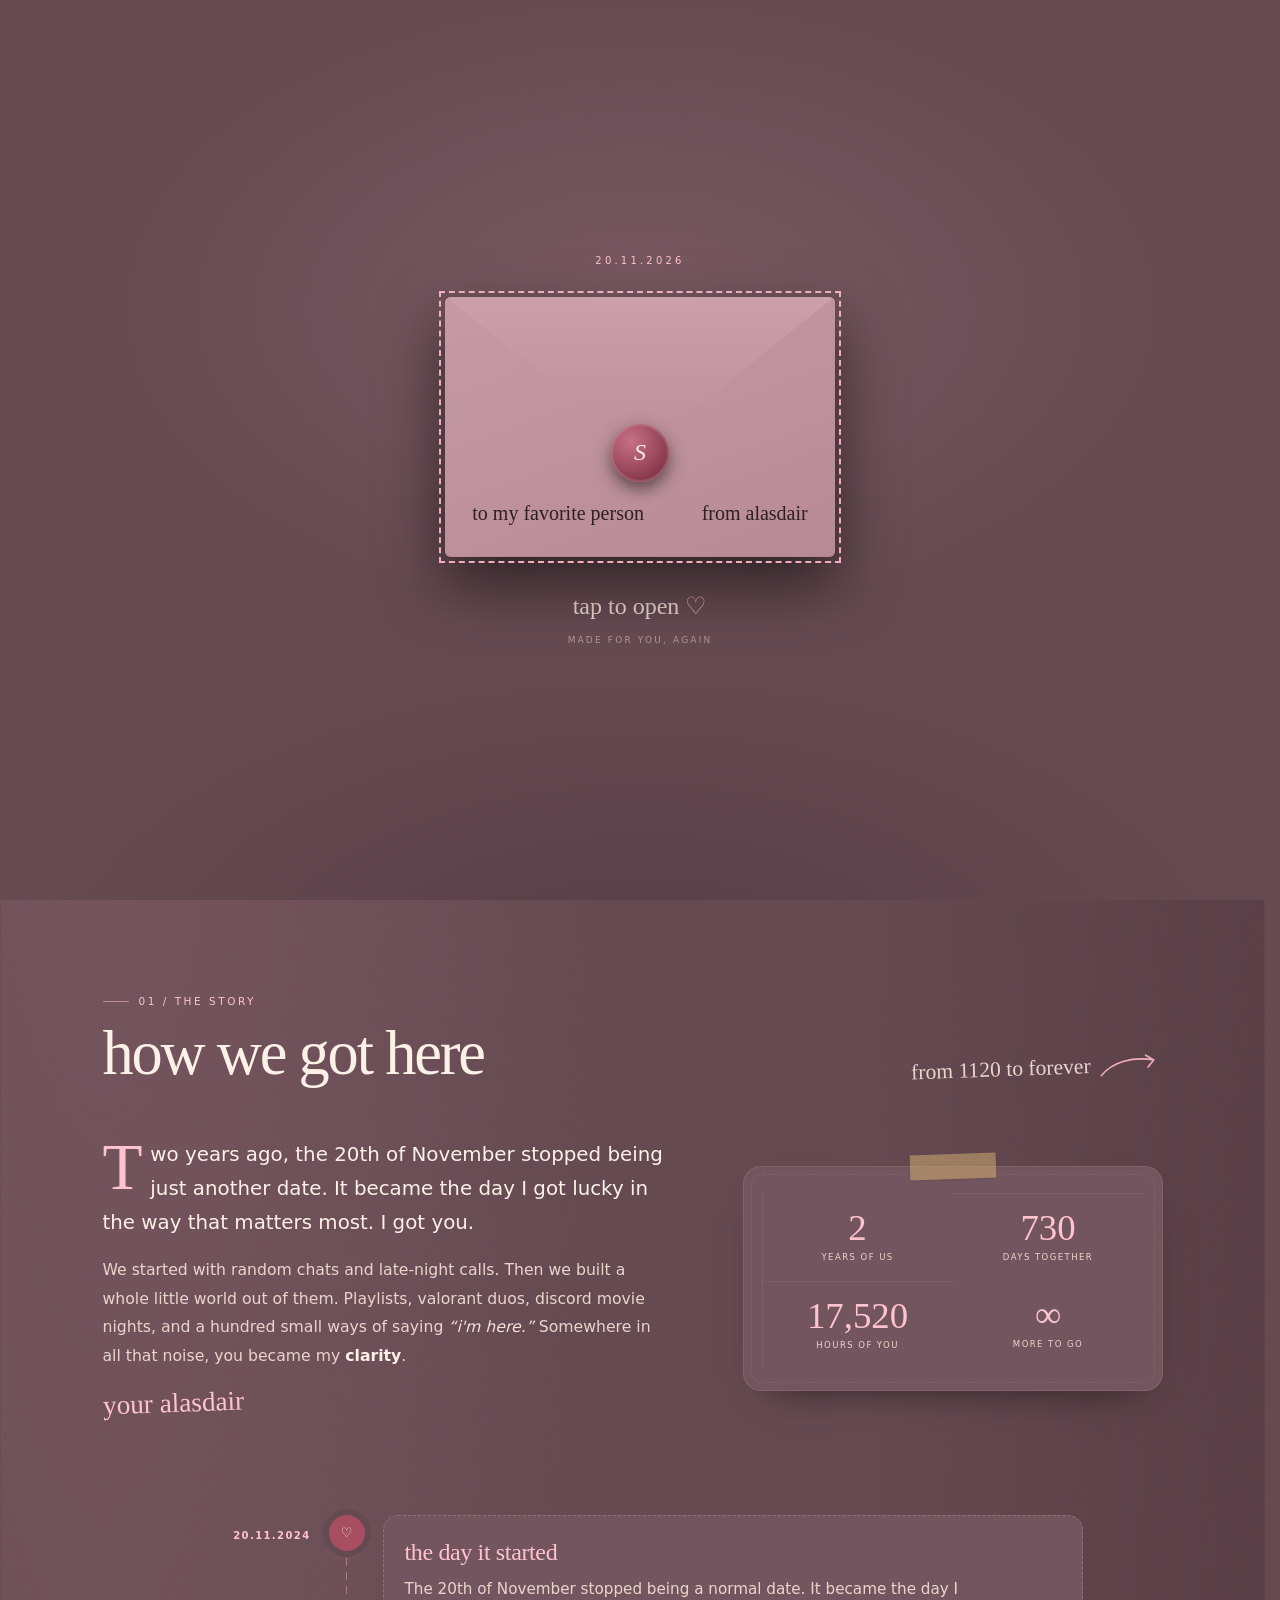
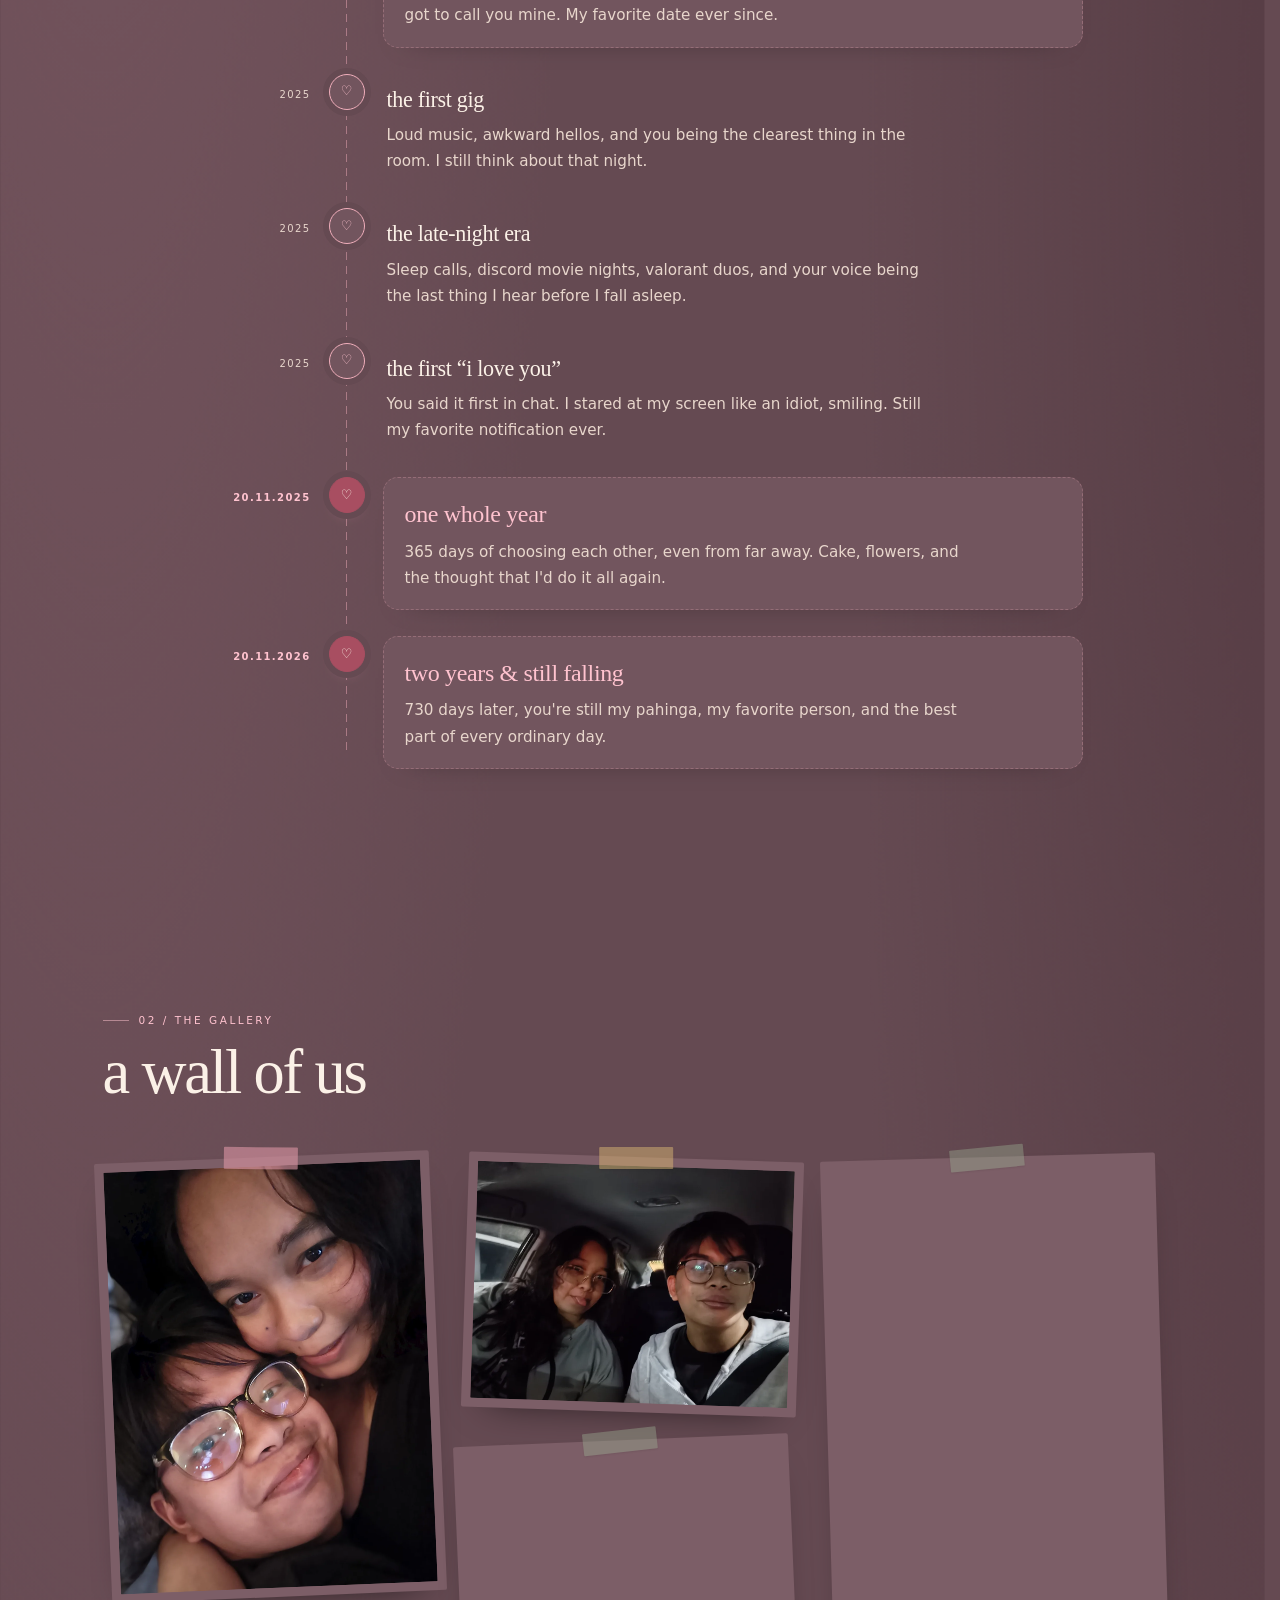
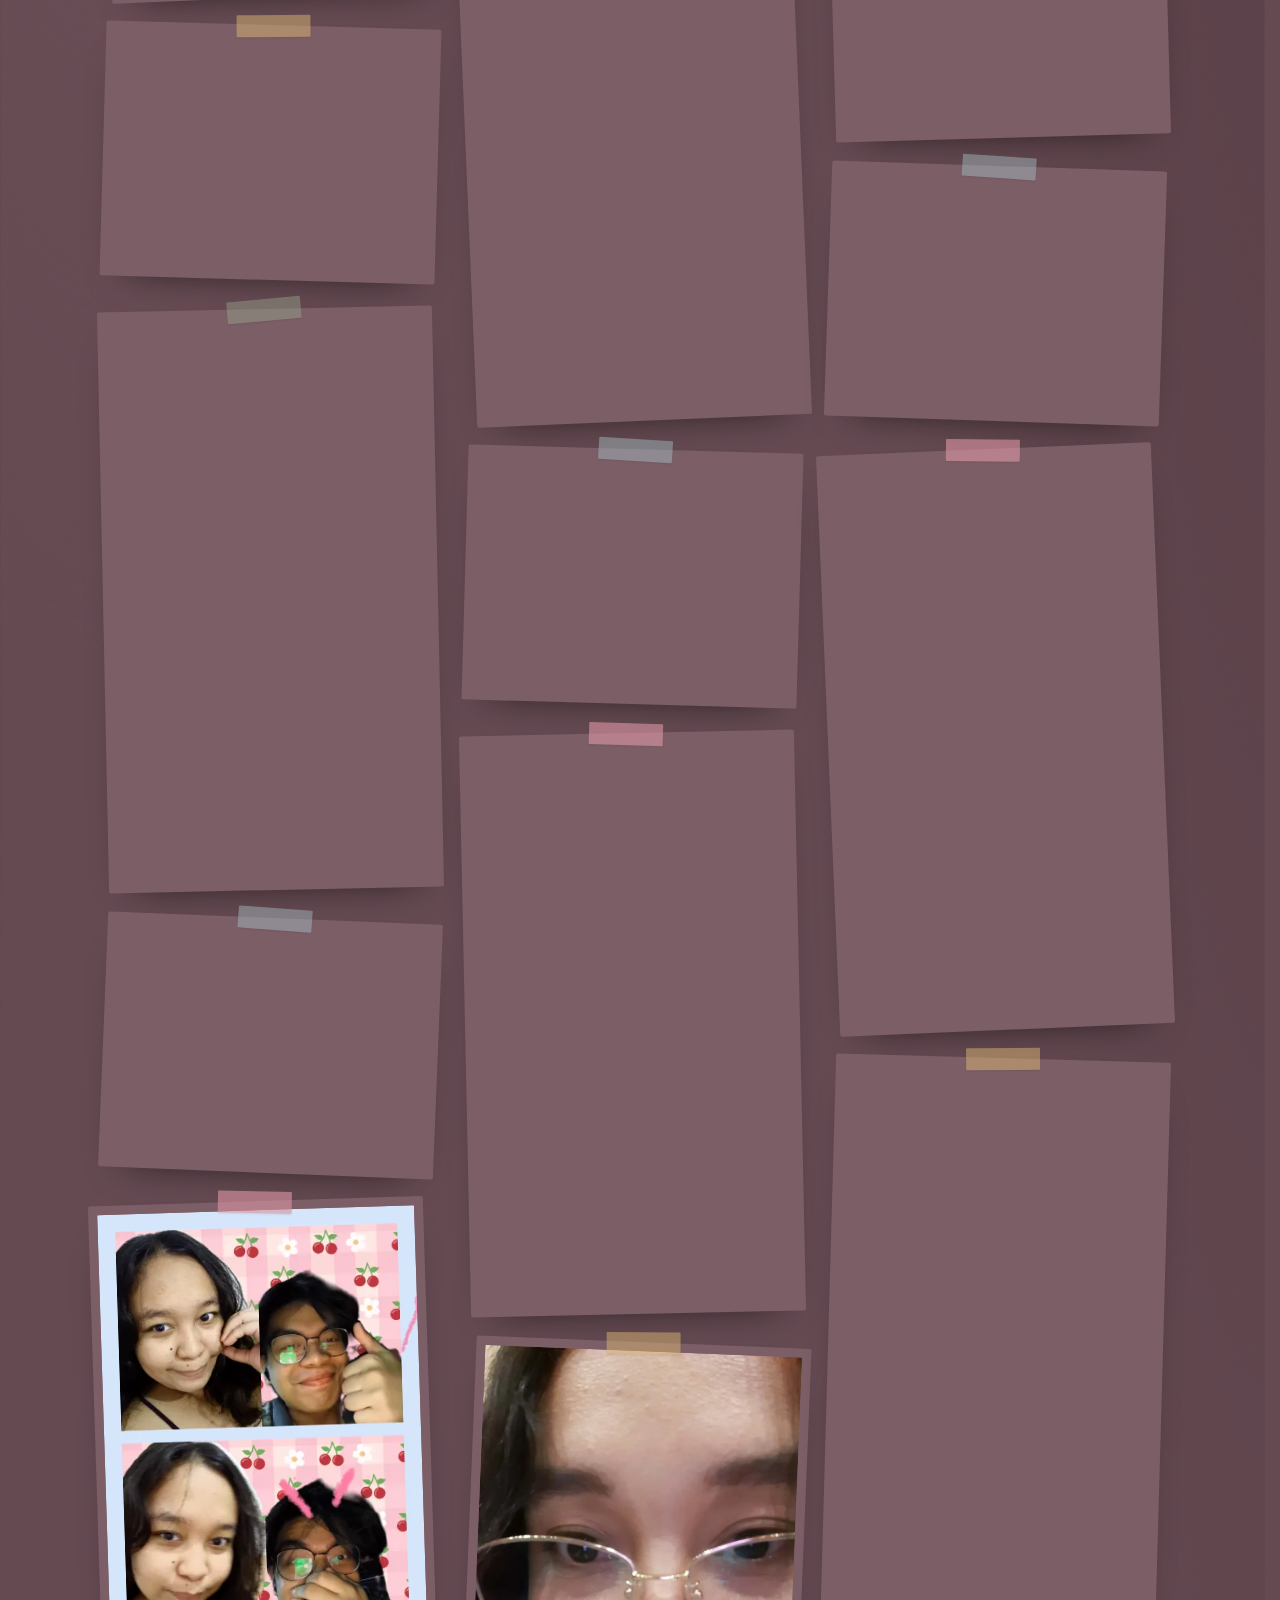
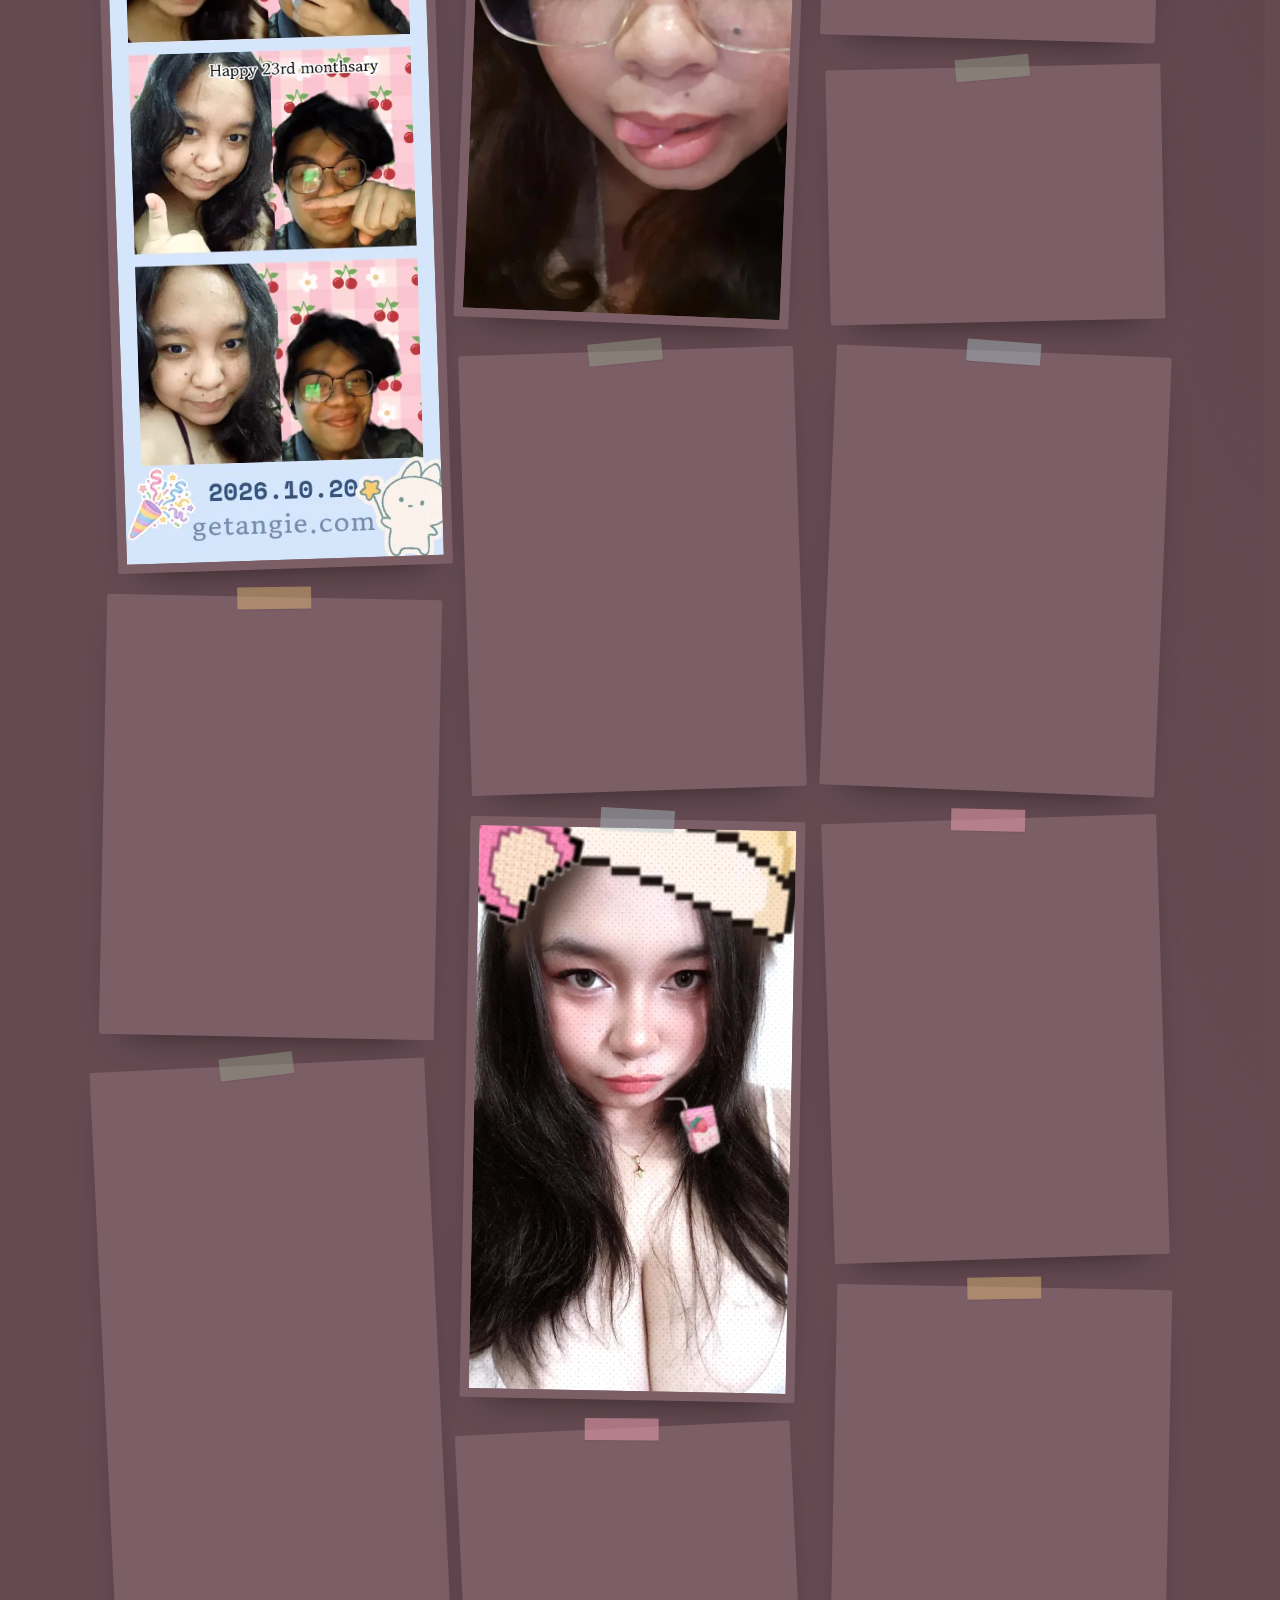
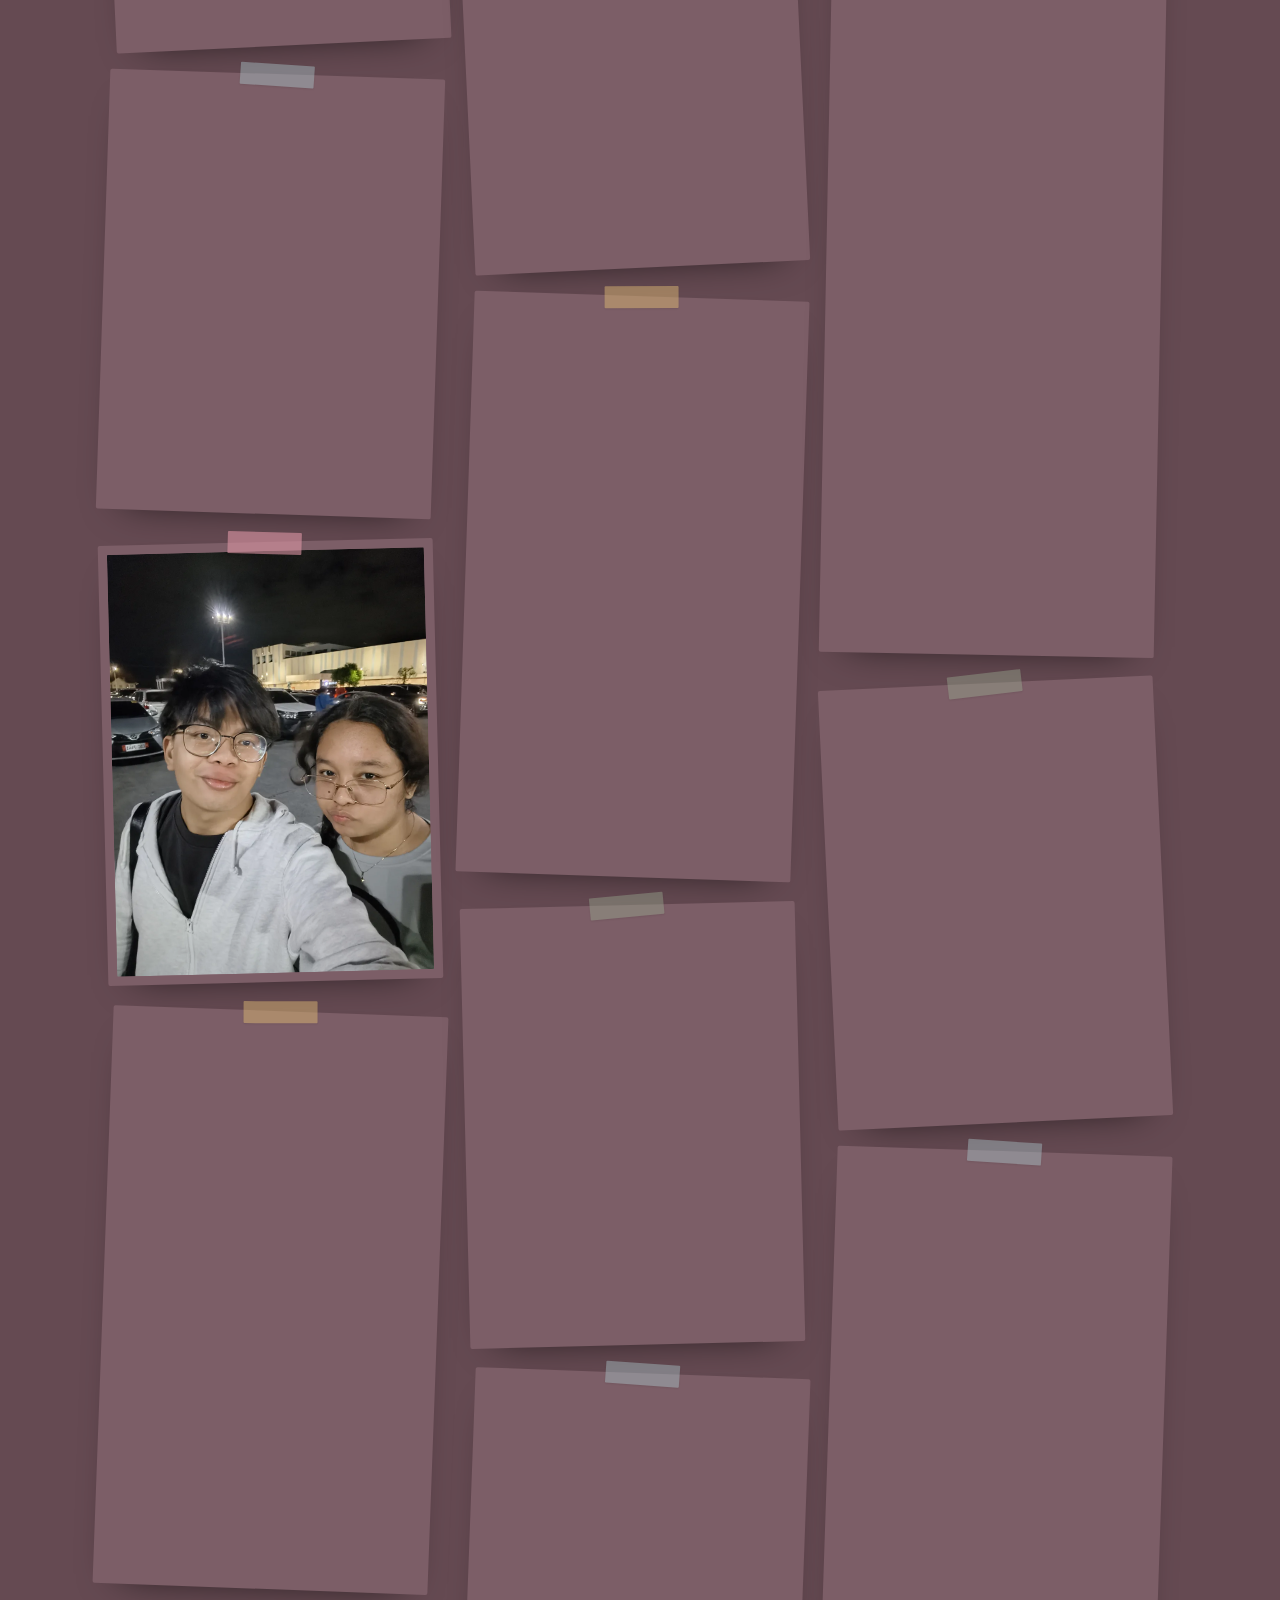
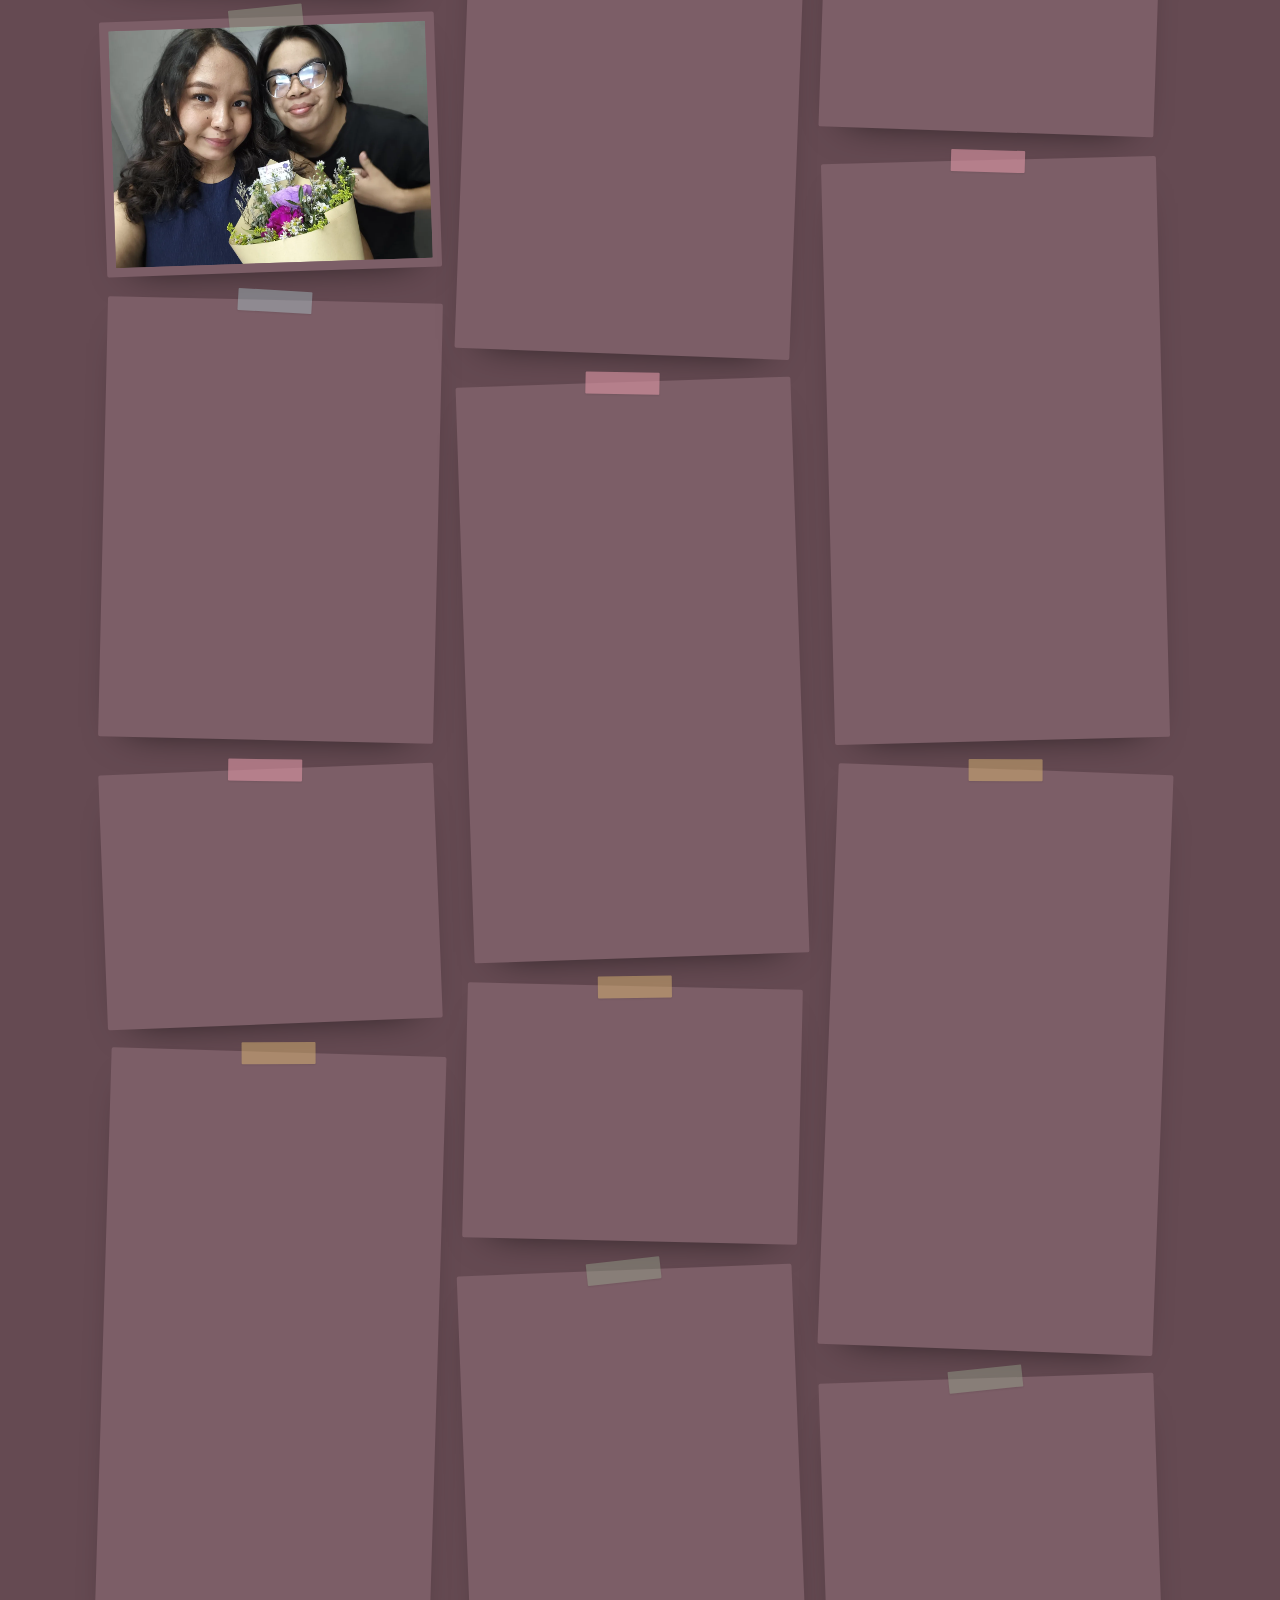
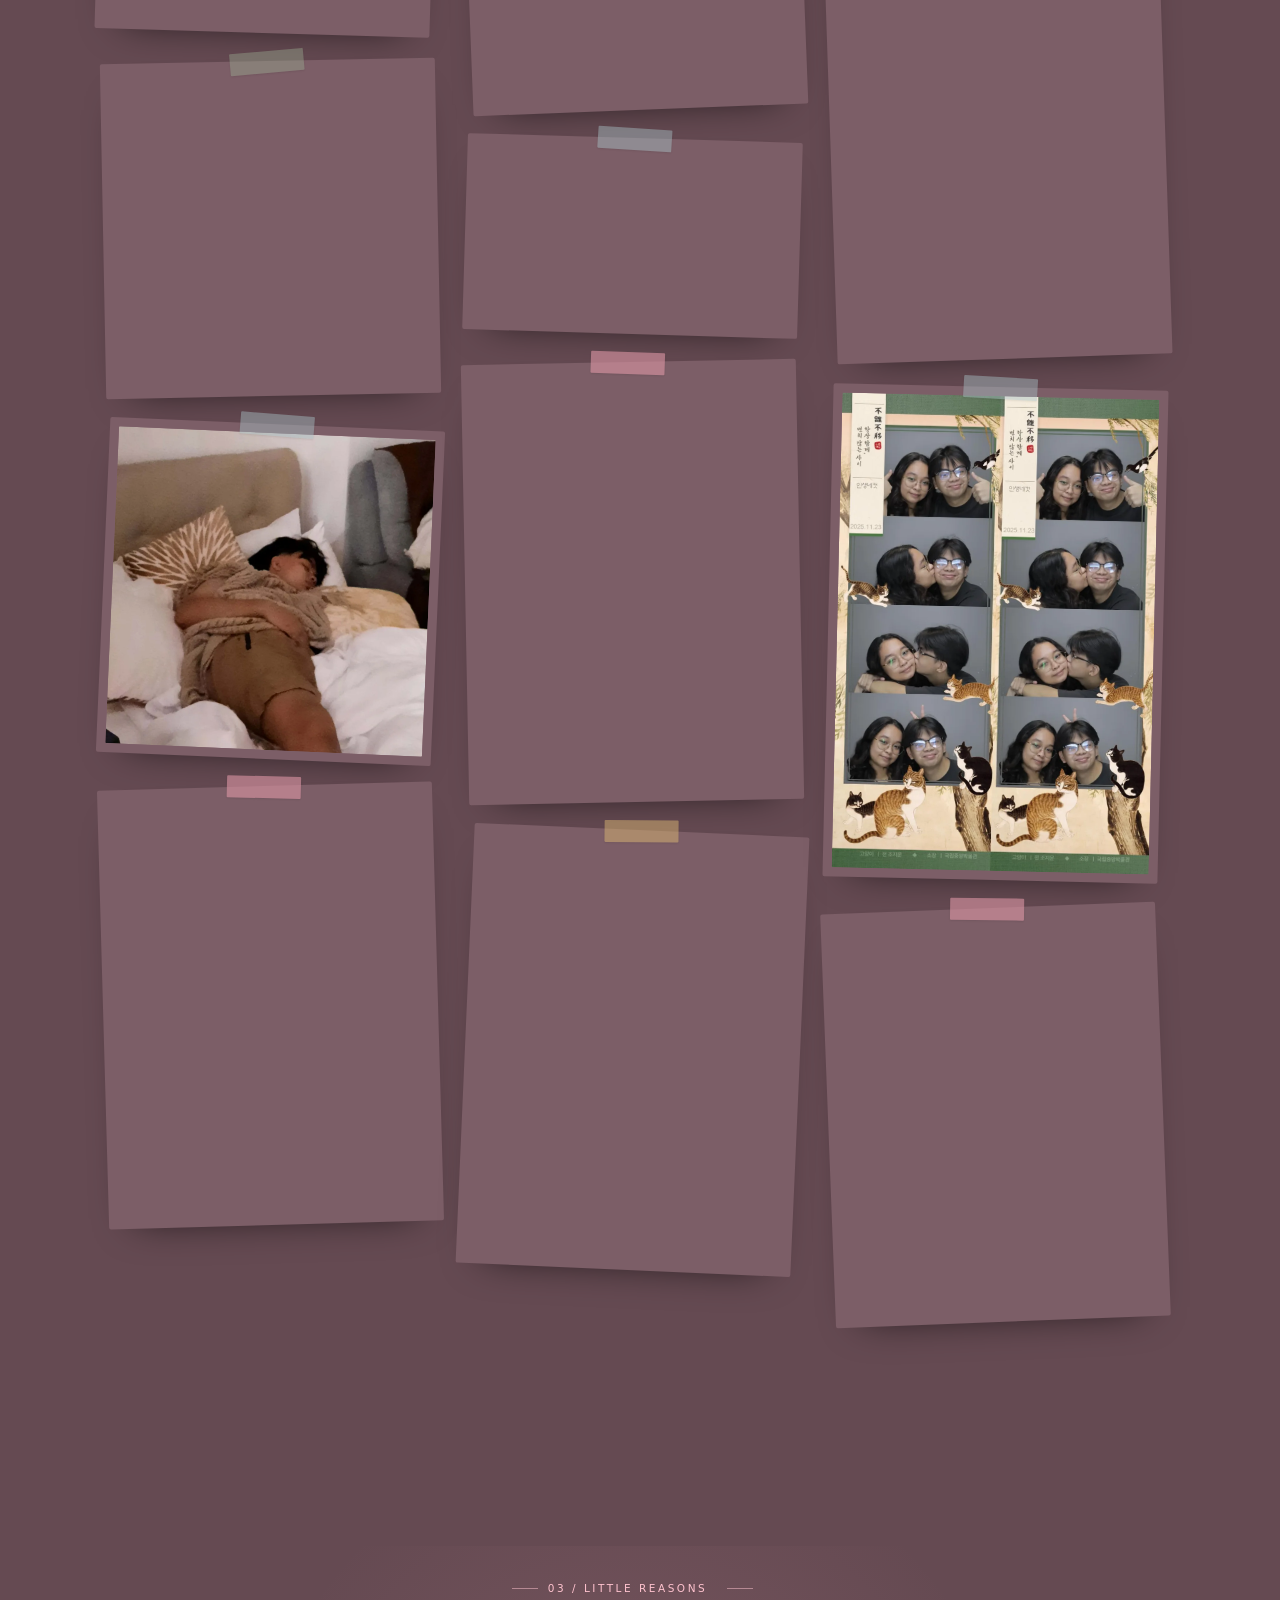
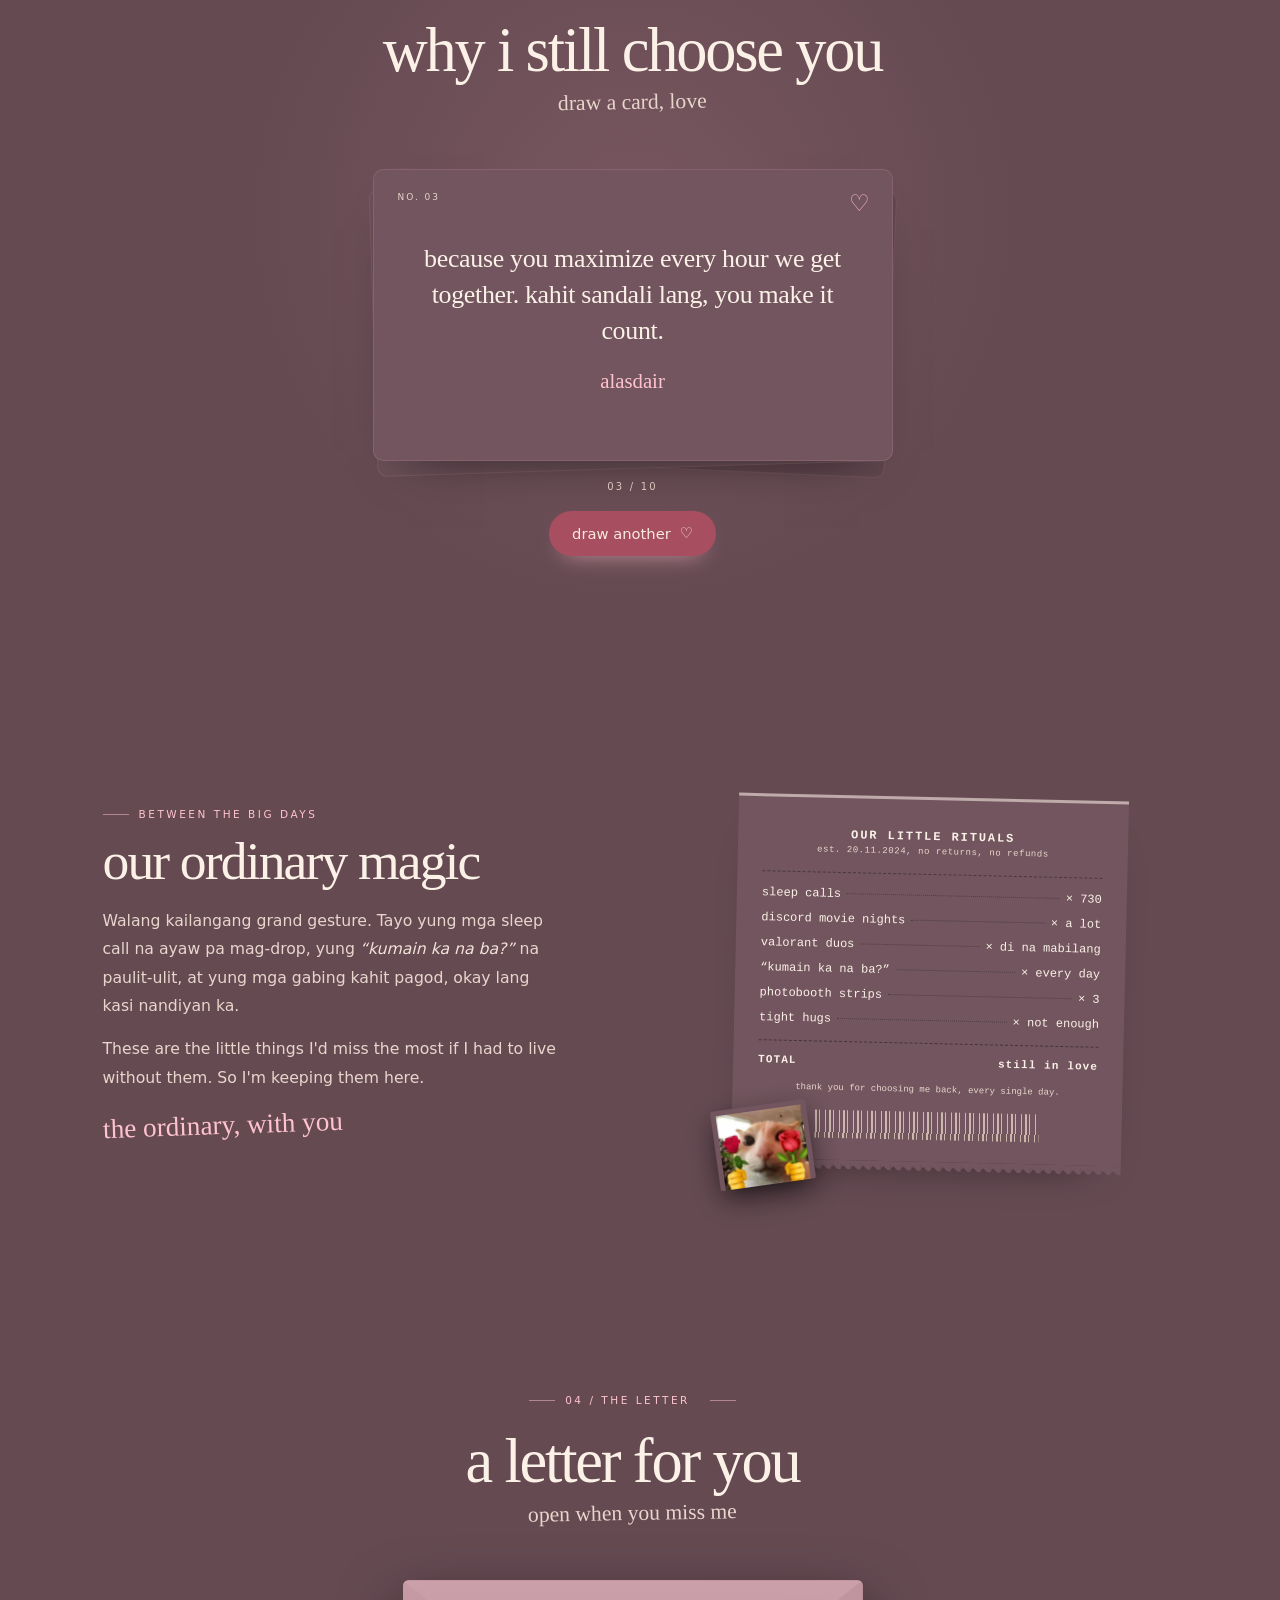
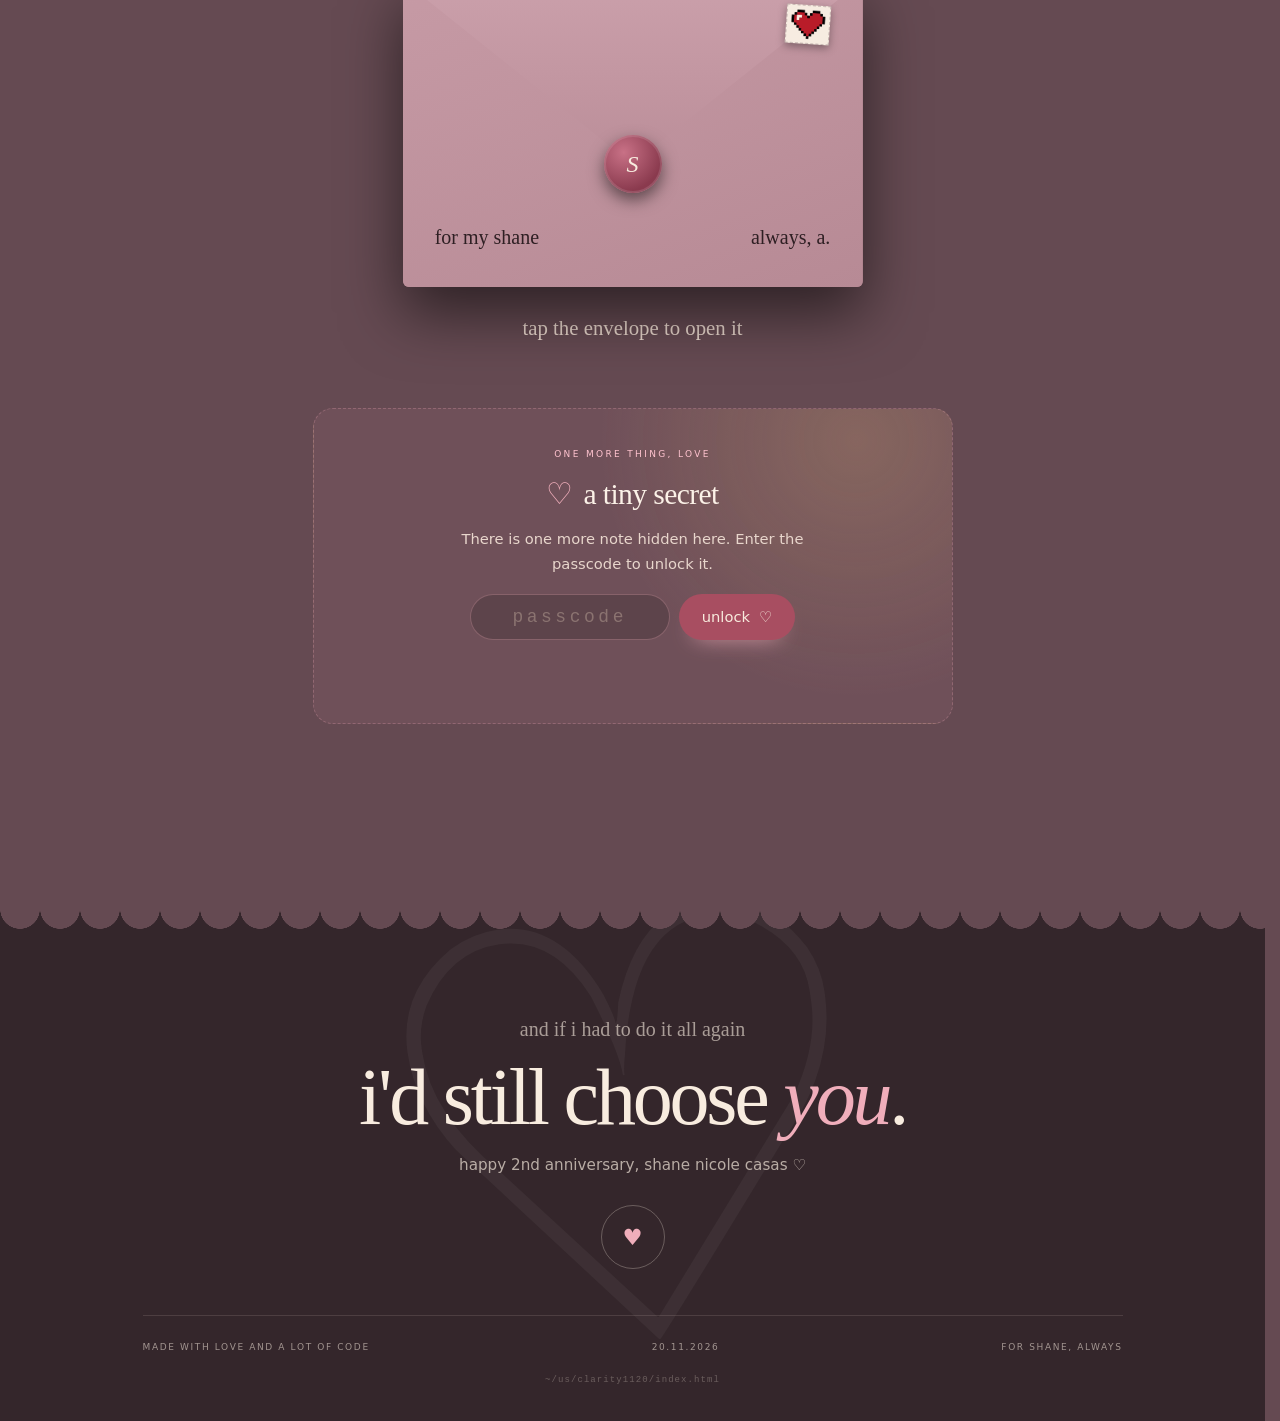
==== commit 93cbb152: "Turn off search indexing" ====
--- a/index.html
+++ b/index.html
@@ -8,7 +8,7 @@
   <meta name="theme-color" content="#654a52">
   <meta name="color-scheme" content="dark">
   <meta name="referrer" content="strict-origin-when-cross-origin">
-  <meta name="robots" content="index, follow">
+  <meta name="robots" content="noindex, nofollow">
   <meta http-equiv="Content-Security-Policy" content="default-src 'self'; img-src 'self' data:; style-src 'self' 'unsafe-inline' https://fonts.googleapis.com; font-src https://fonts.gstatic.com; script-src 'self' 'unsafe-inline'; connect-src 'self' https://fonts.googleapis.com https://fonts.gstatic.com; object-src 'none'; base-uri 'self'; upgrade-insecure-requests">
   <link rel="canonical" href="https://alasdairdev.github.io/for-my-bebelabs/">
   <meta property="og:type" content="website">
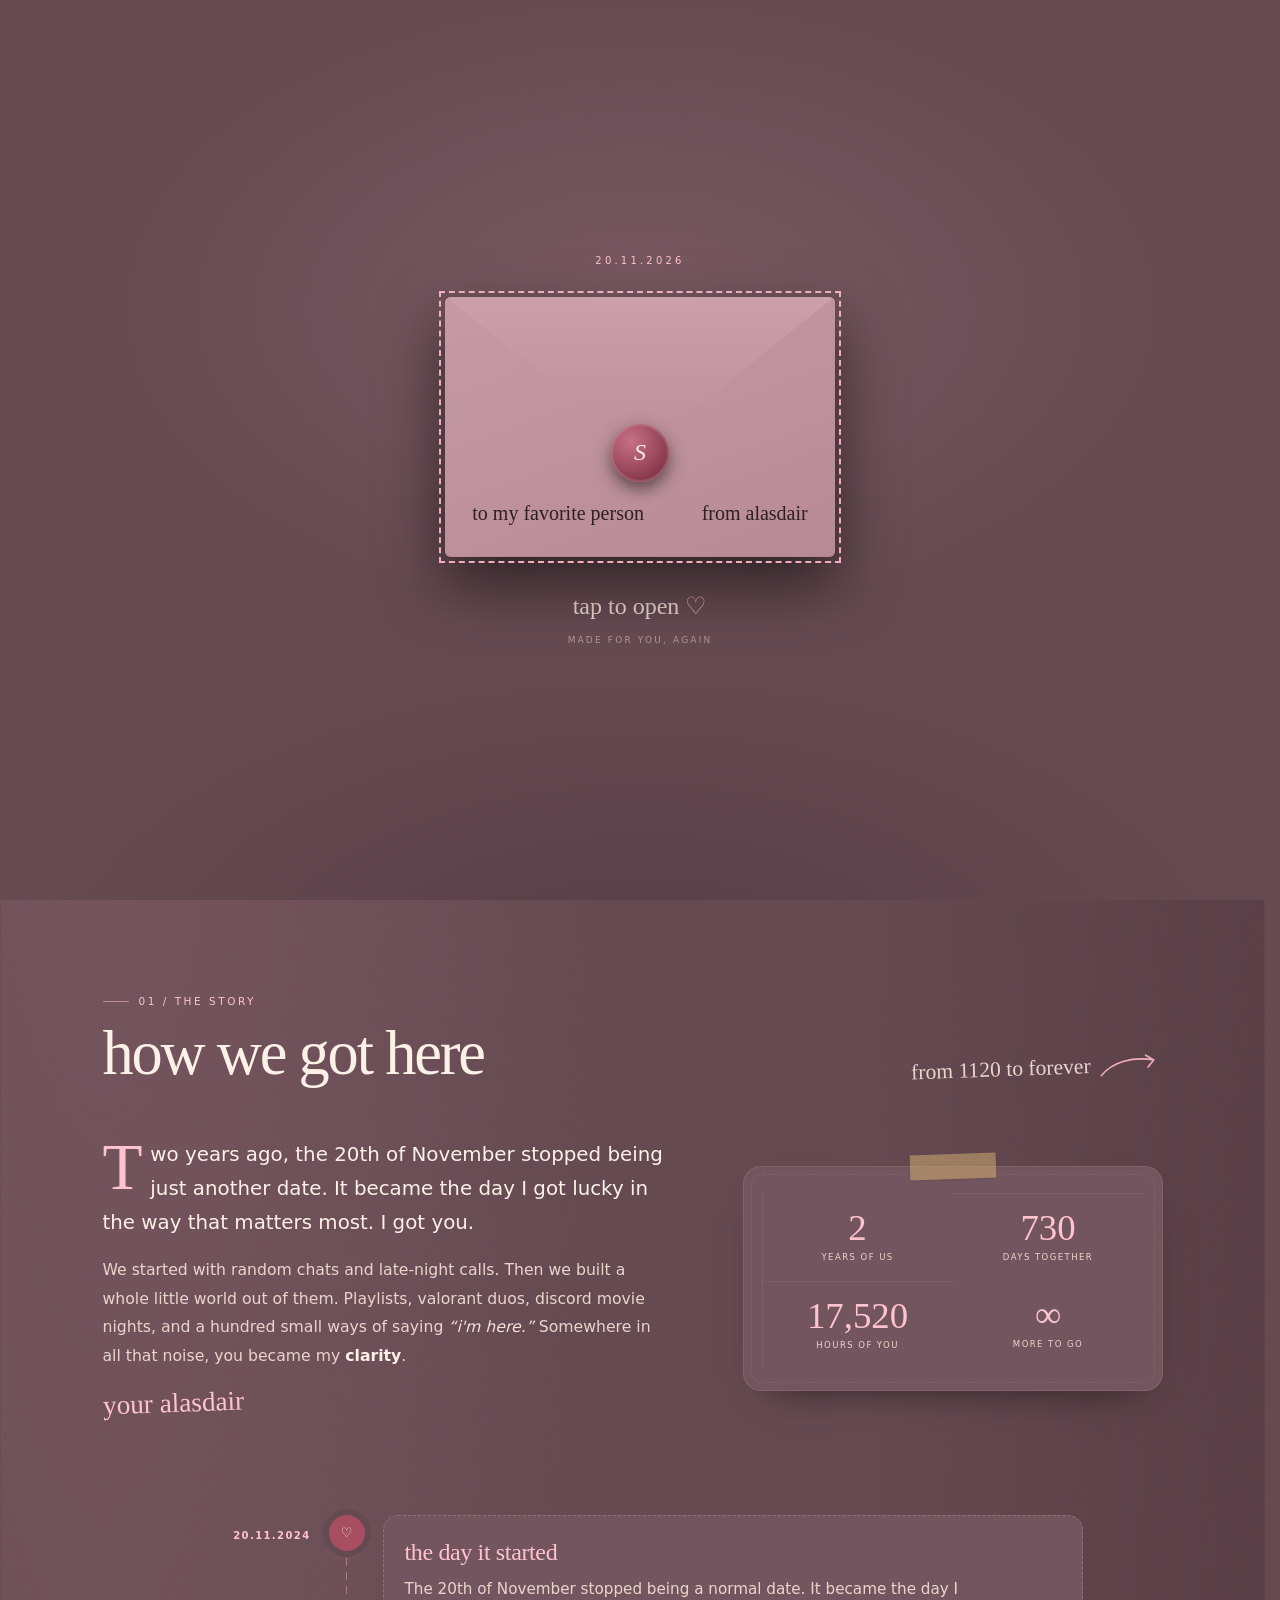
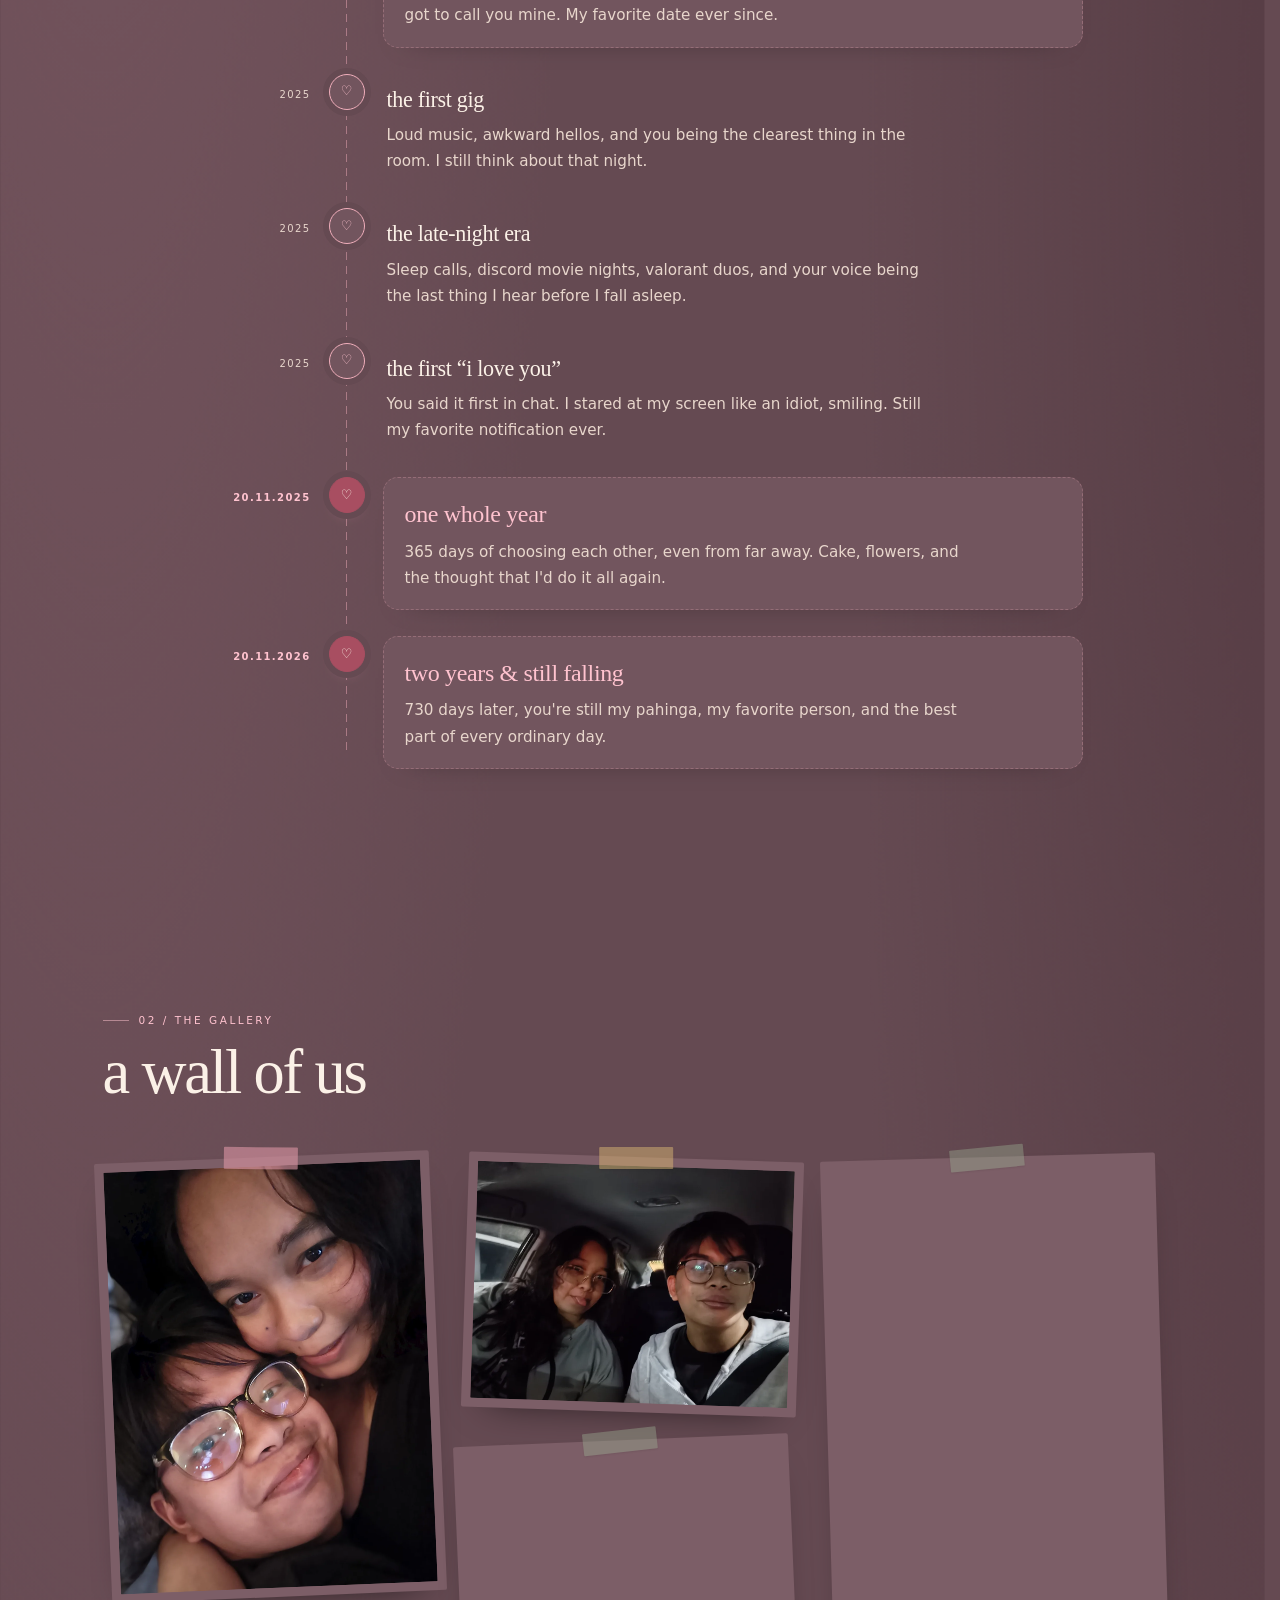
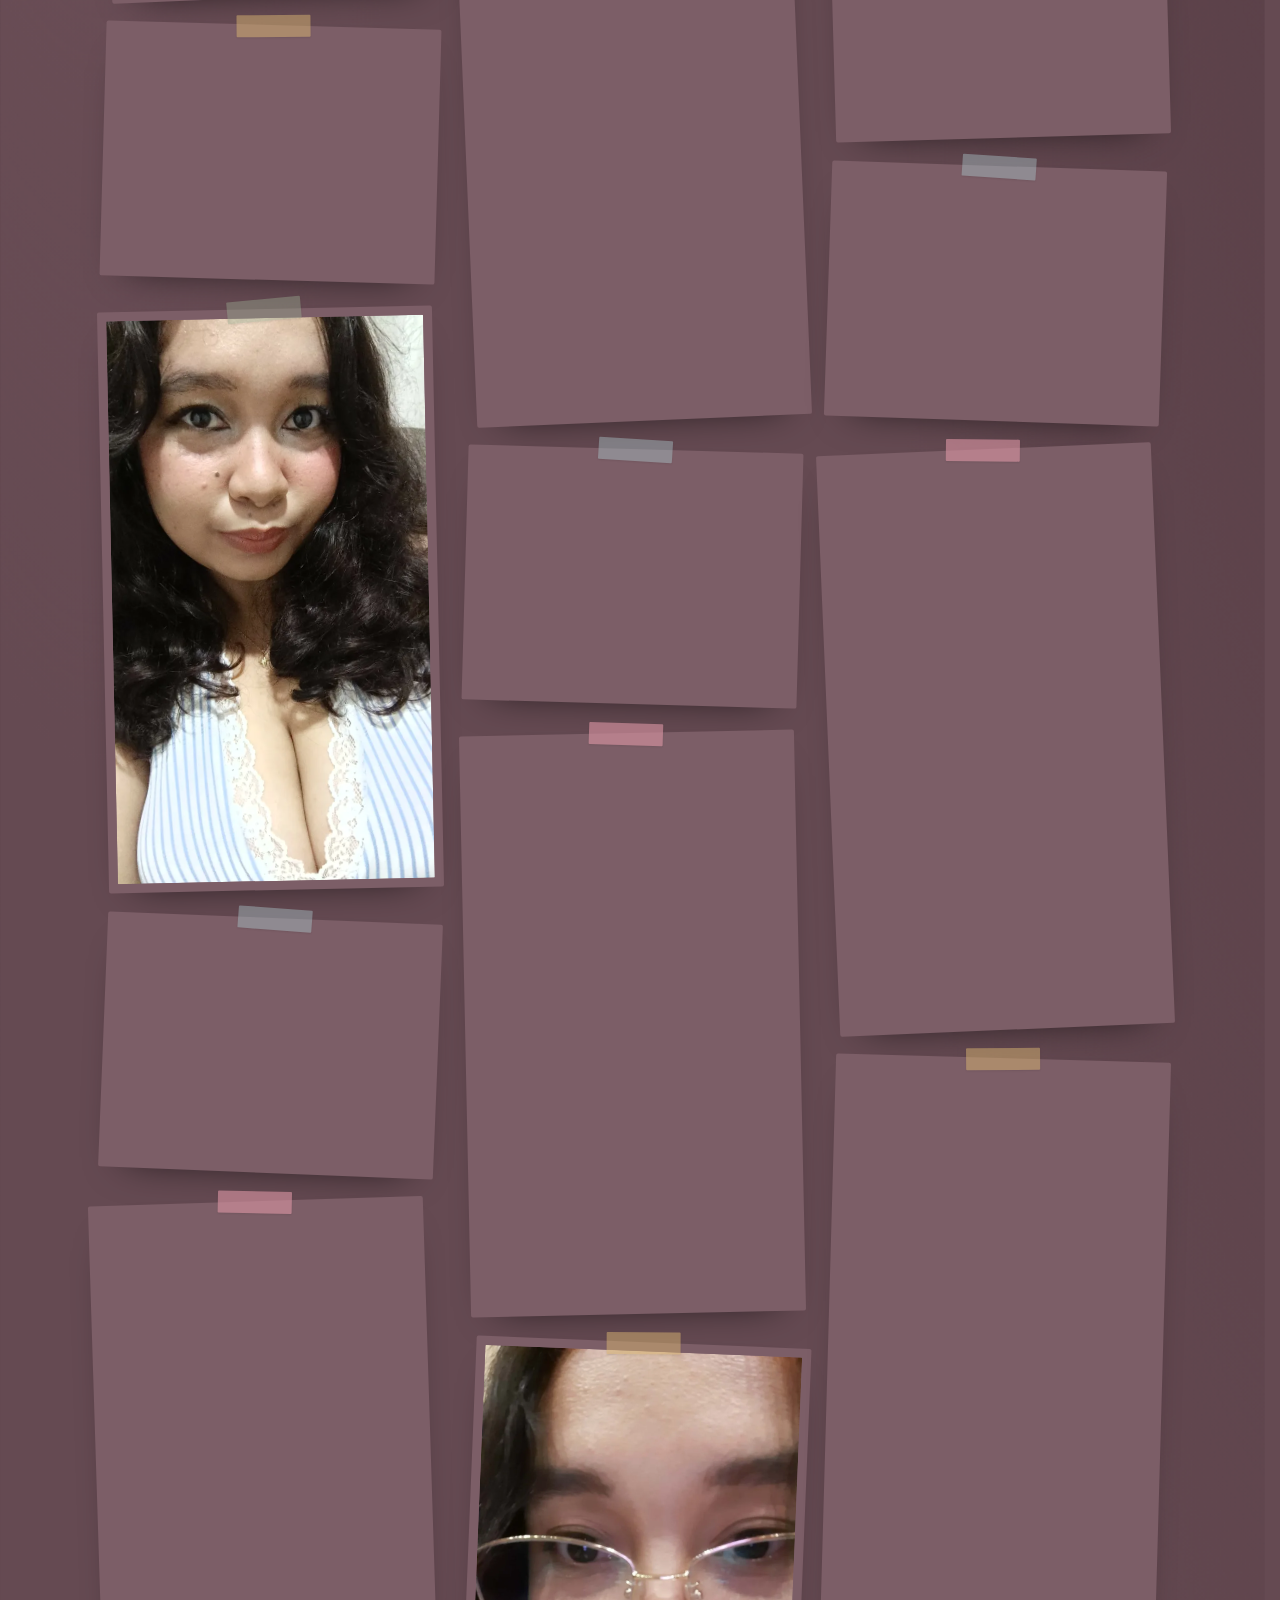
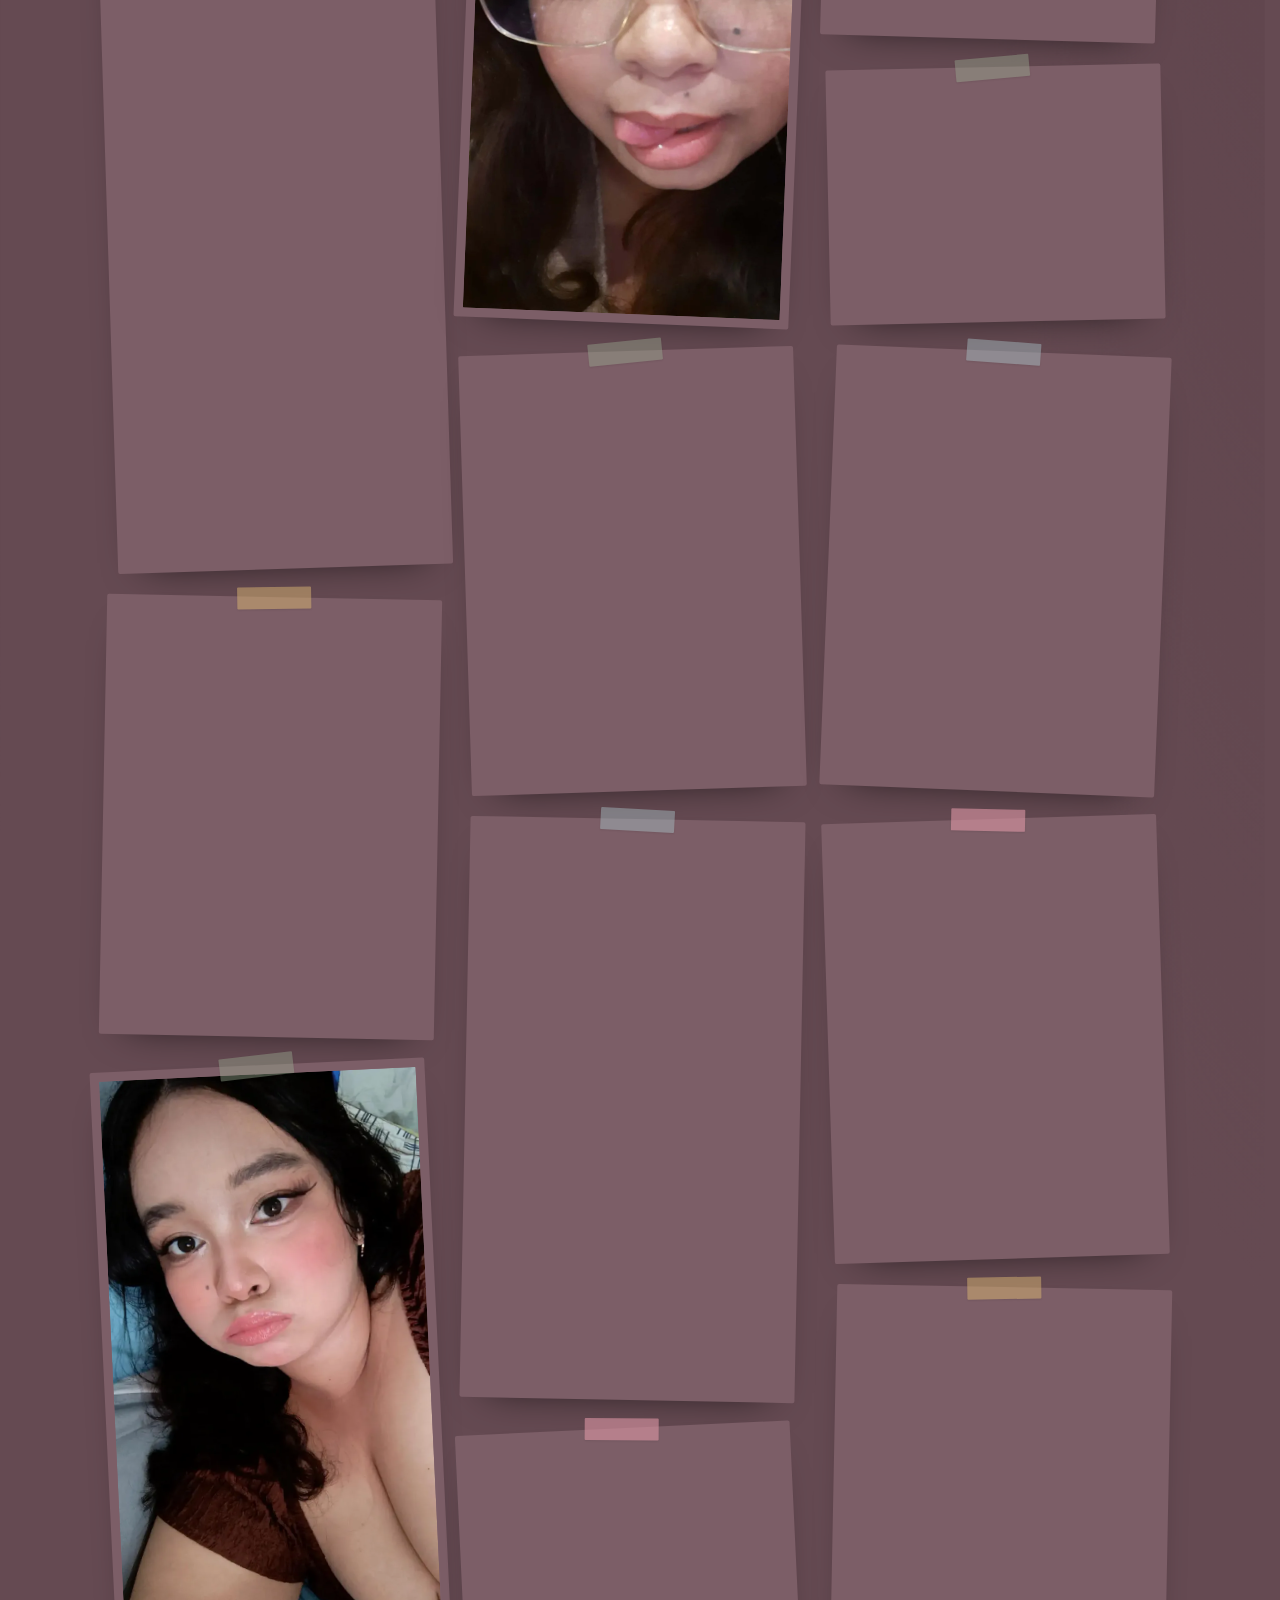
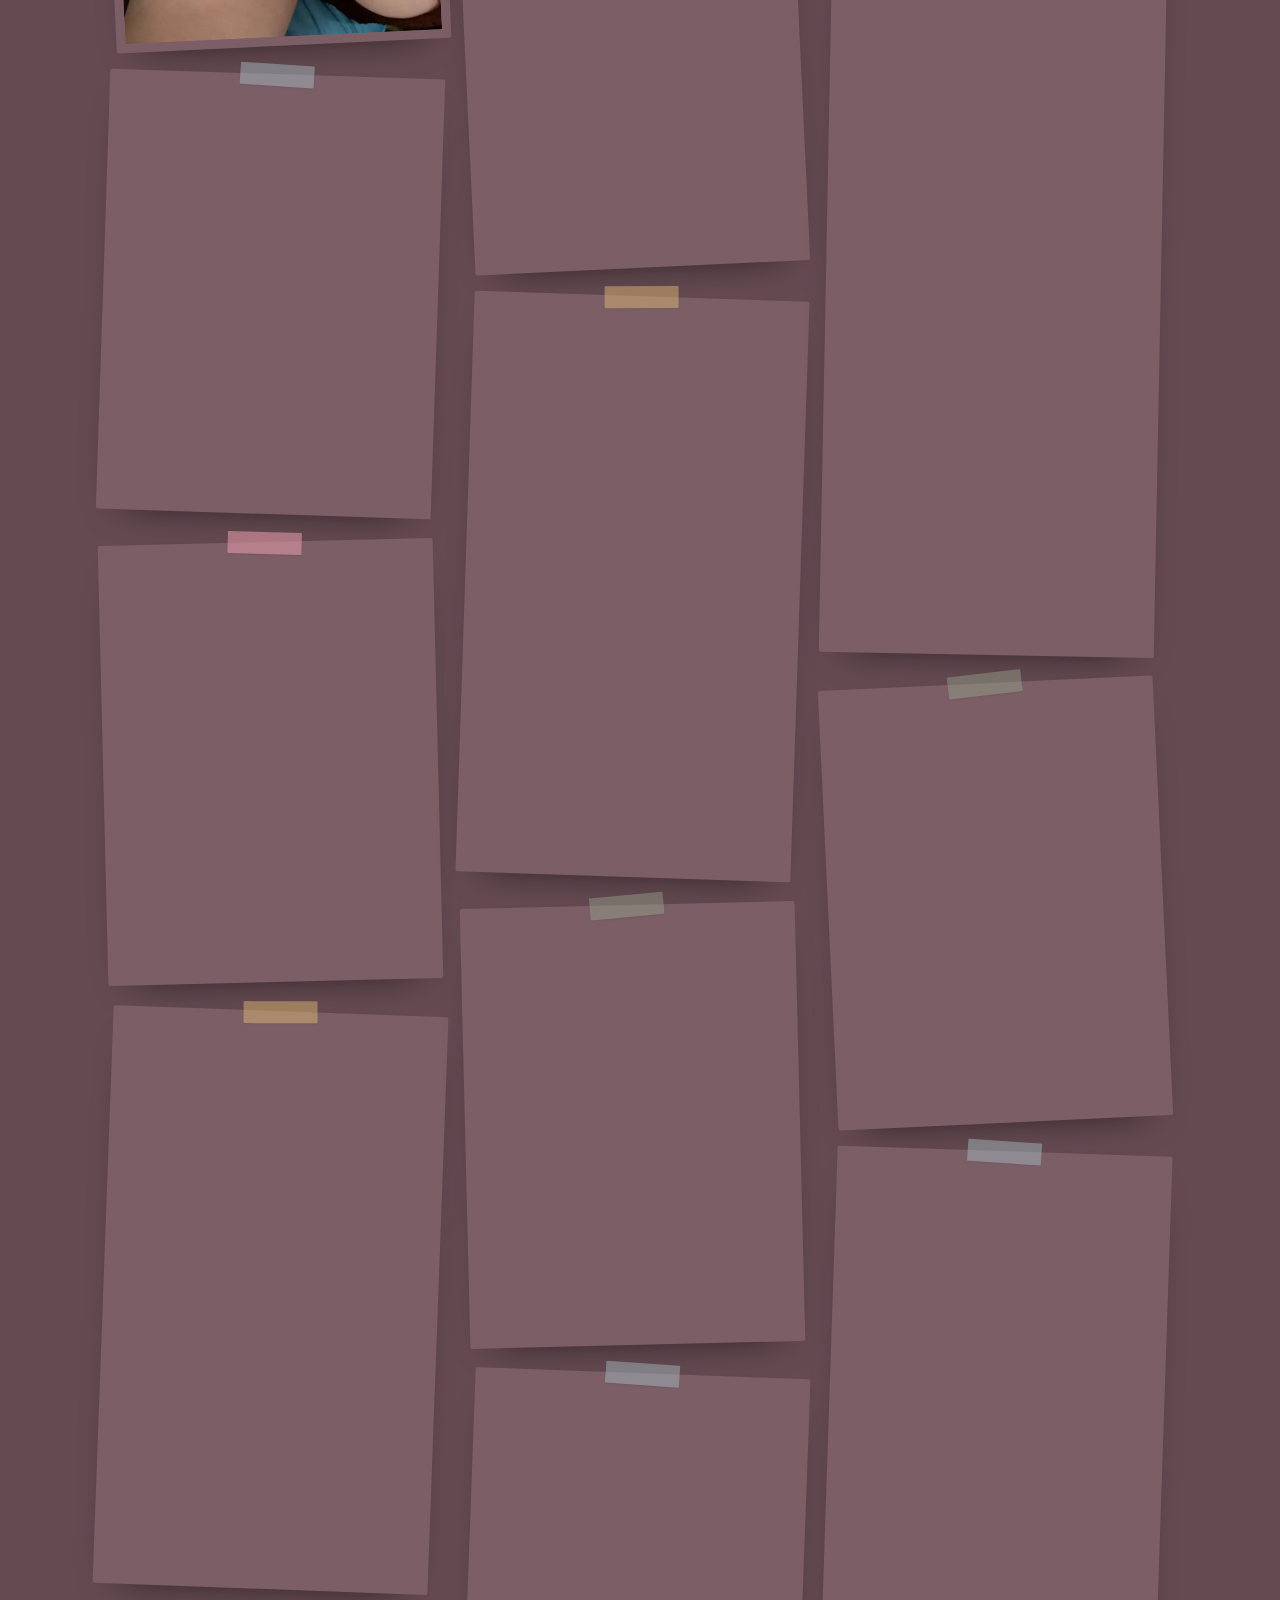
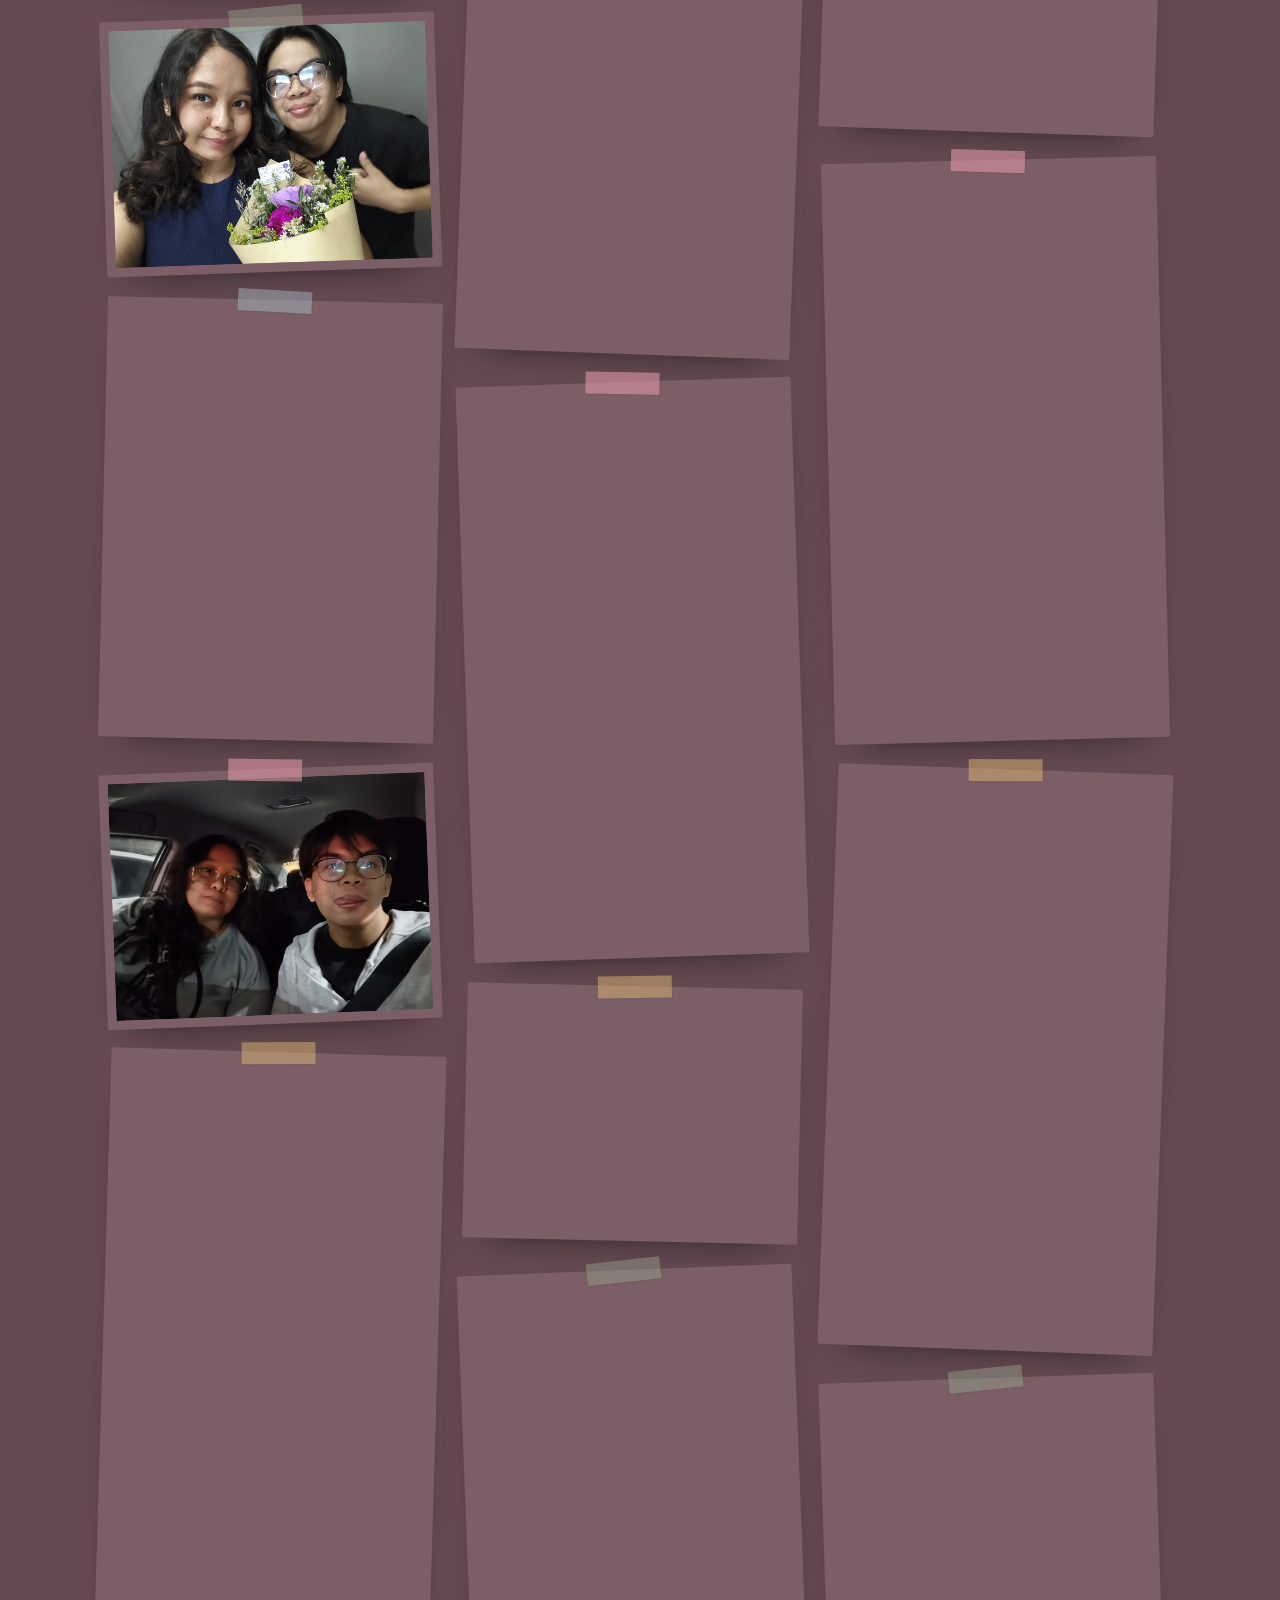
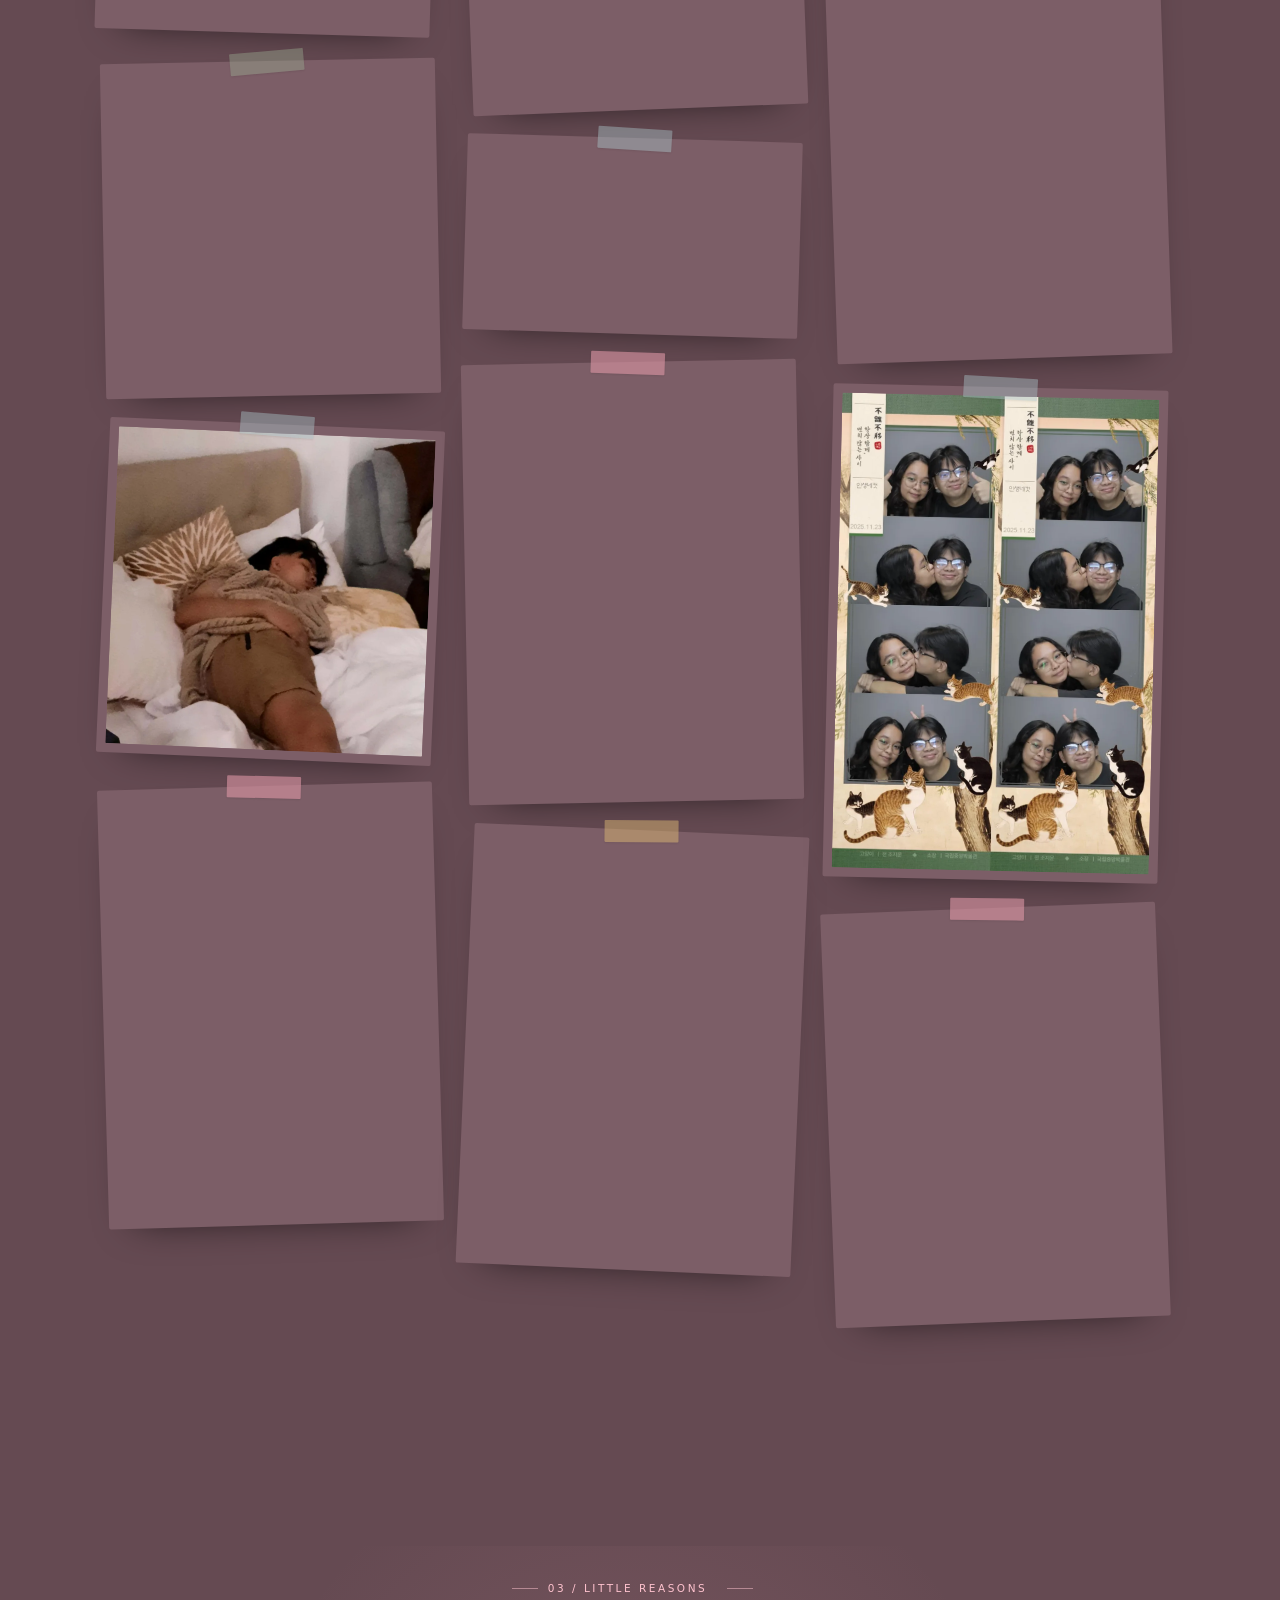
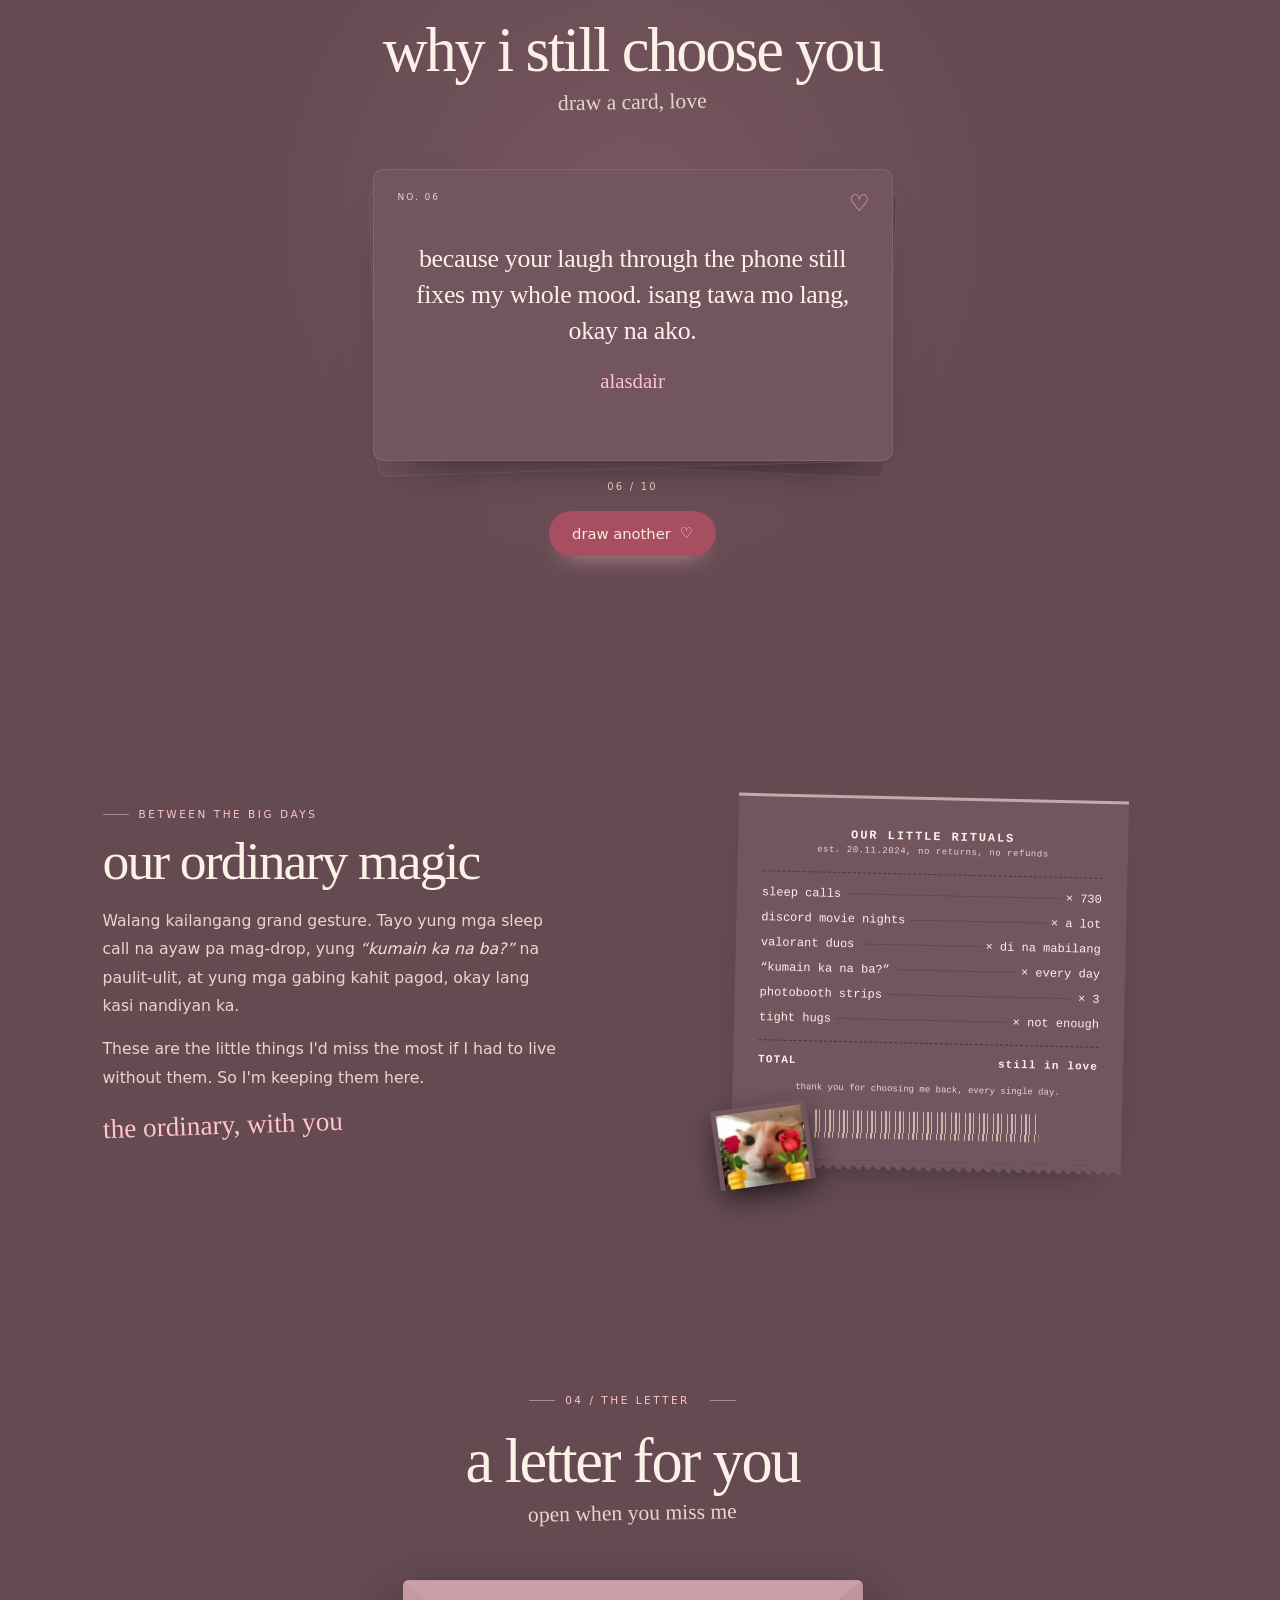
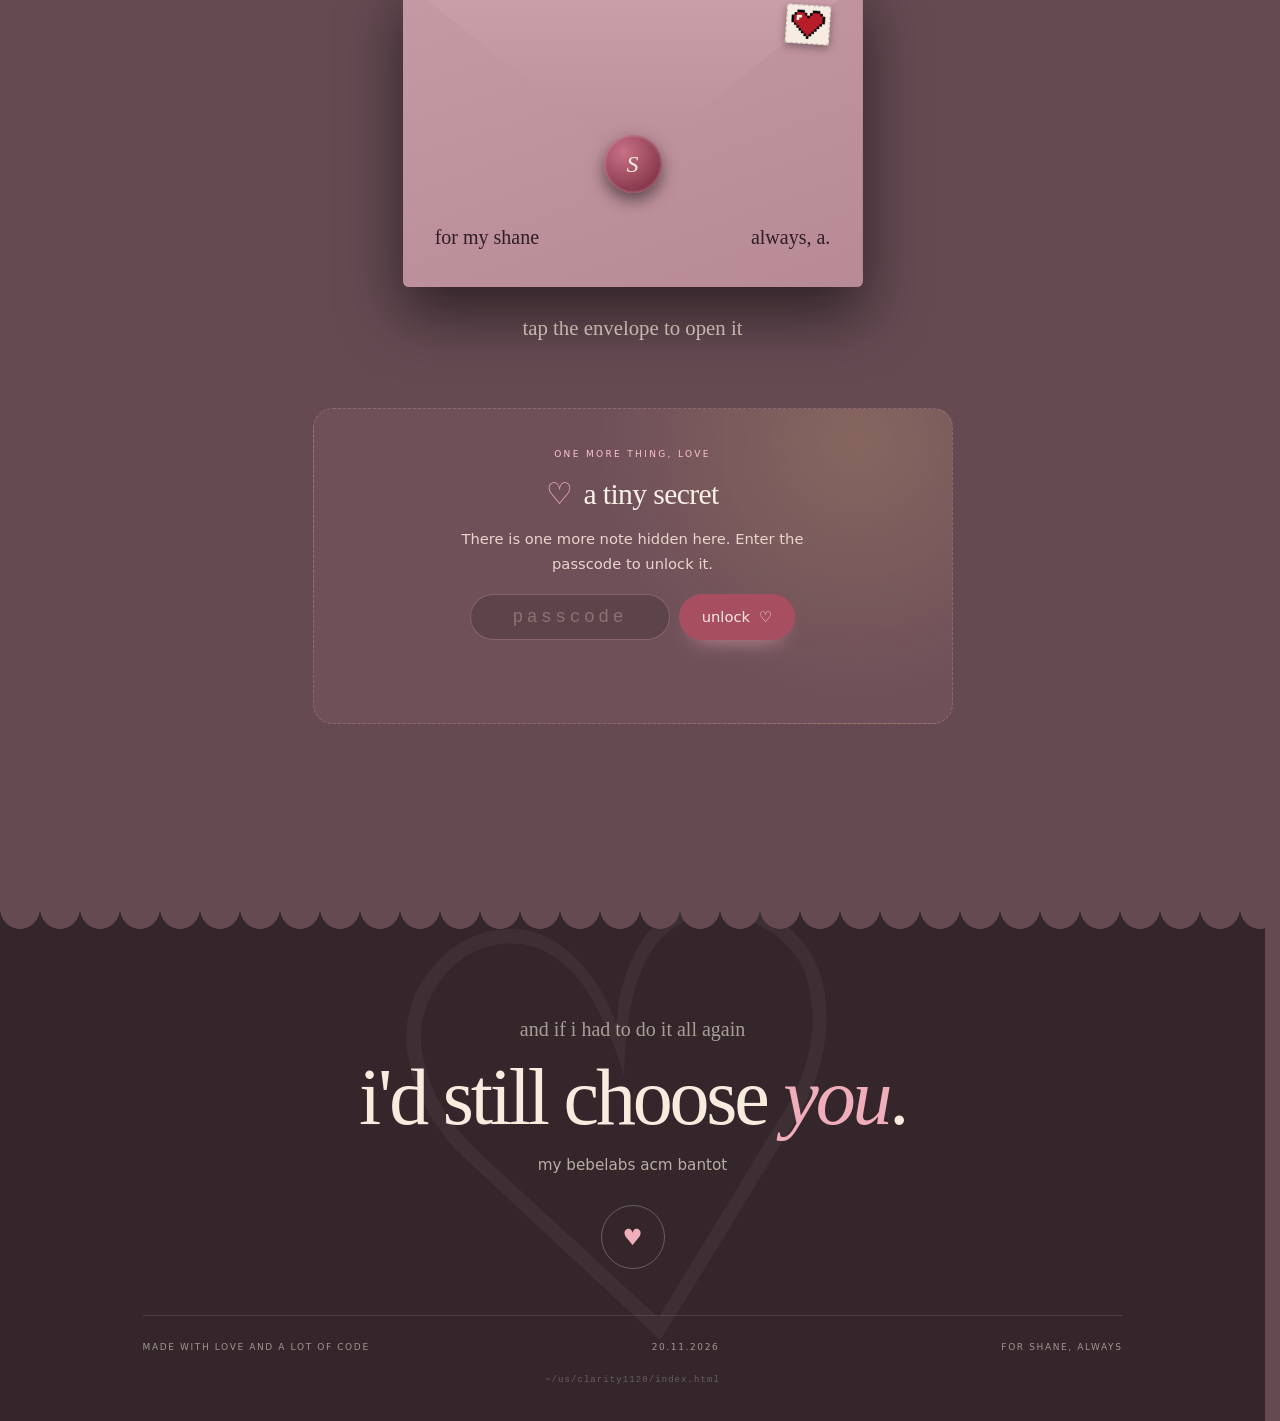
==== commit aa4ab594: "Update footer nickname" ====
--- a/index.html
+++ b/index.html
@@ -333,7 +333,7 @@
   <footer class="footer">
     <p class="footer-eyebrow">and if i had to do it all again</p>
     <h2>i'd still choose <em>you</em>.</h2>
-    <p class="footer-sub">happy 2nd anniversary, shane nicole casas ♡</p>
+    <p class="footer-sub">my bebelabs acm bantot</p>
     <button class="heart-btn" id="heartBtn" type="button" aria-label="Send a little love">♥</button>
     <div class="footer-bottom">
       <span>made with love and a lot of code</span>
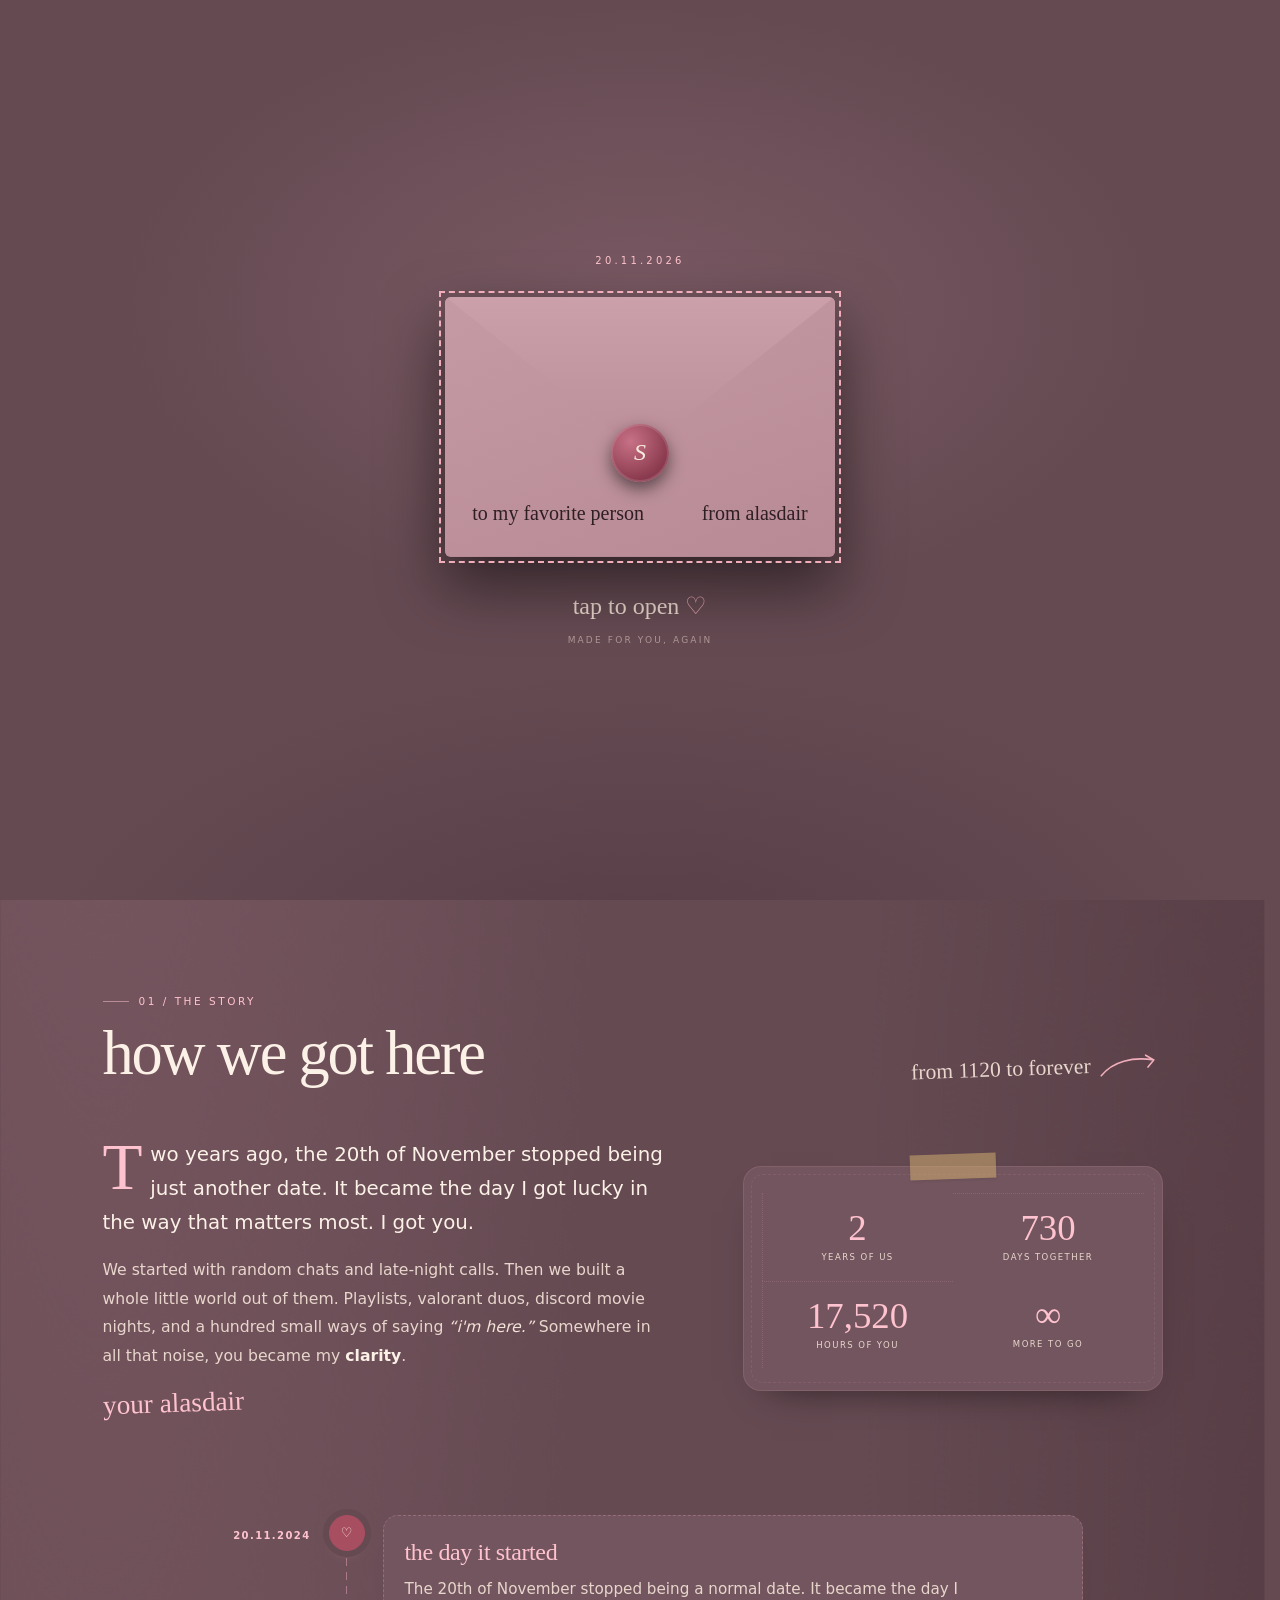
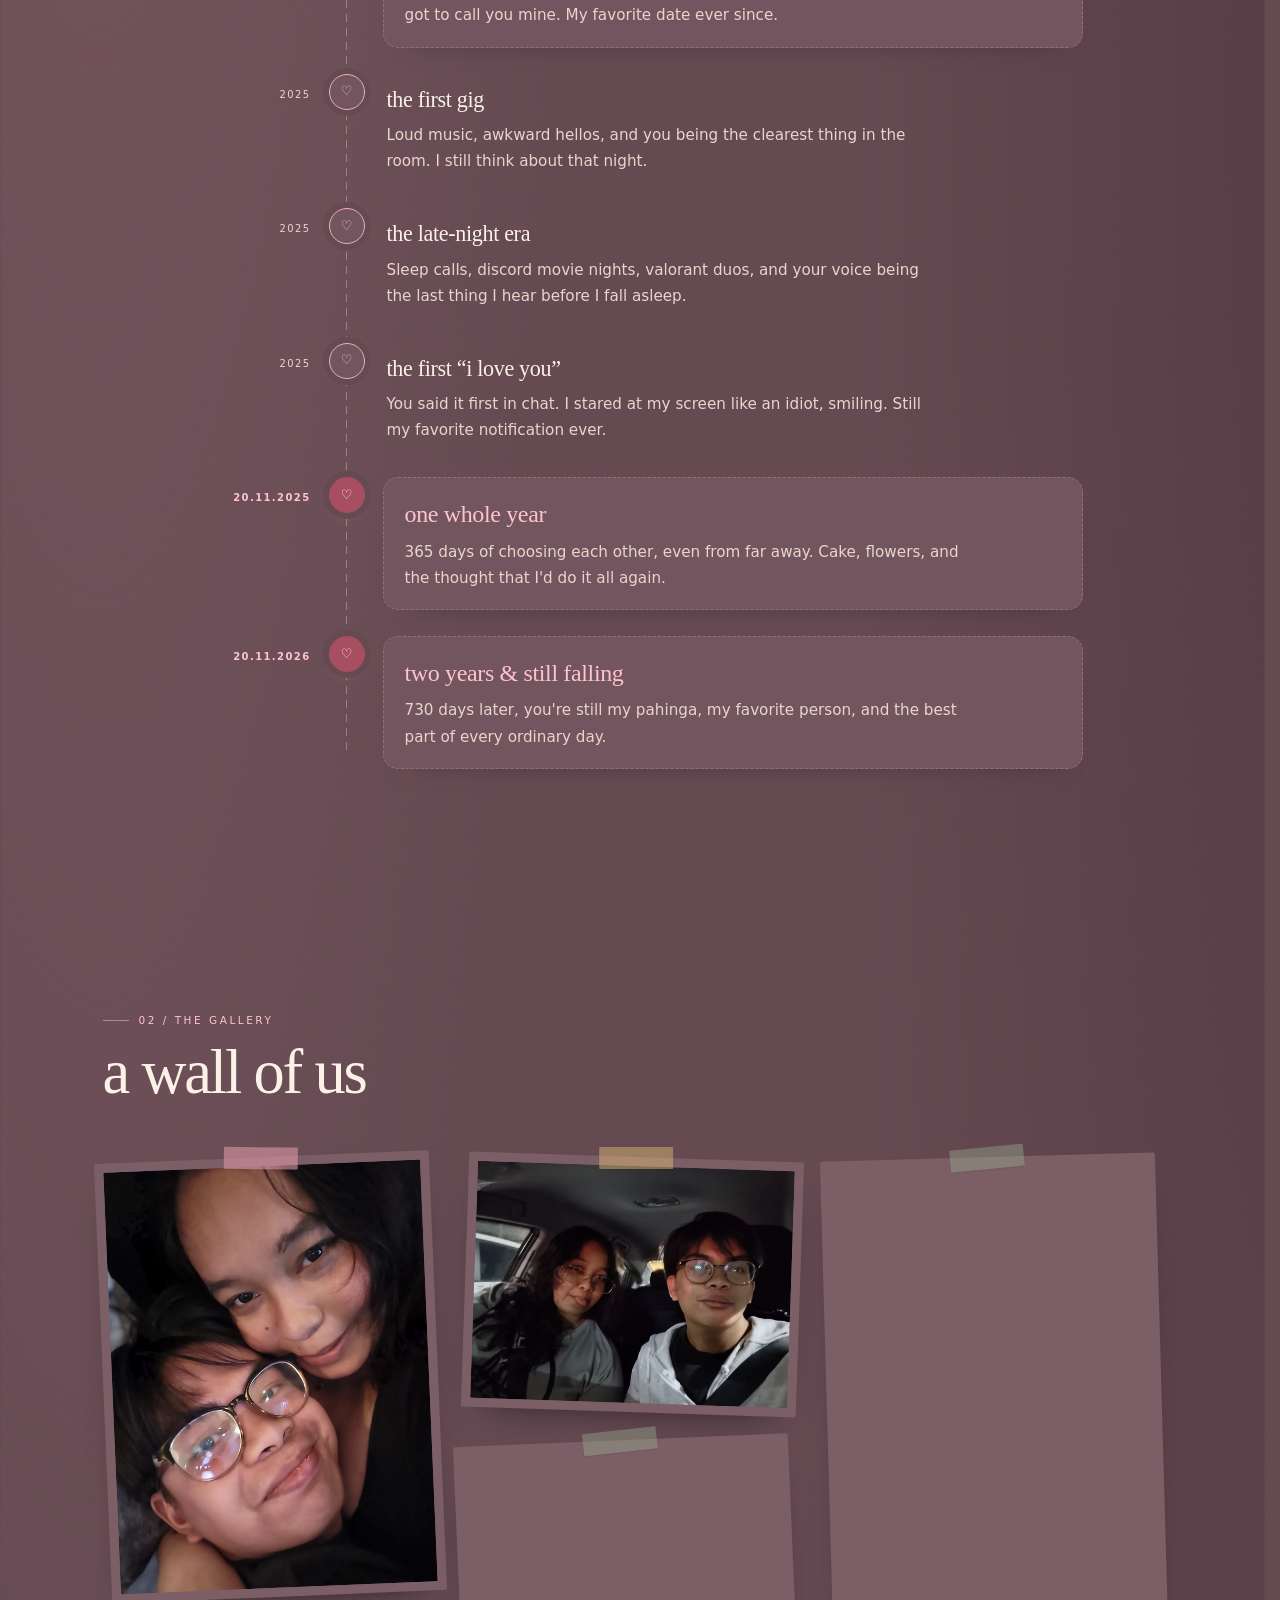
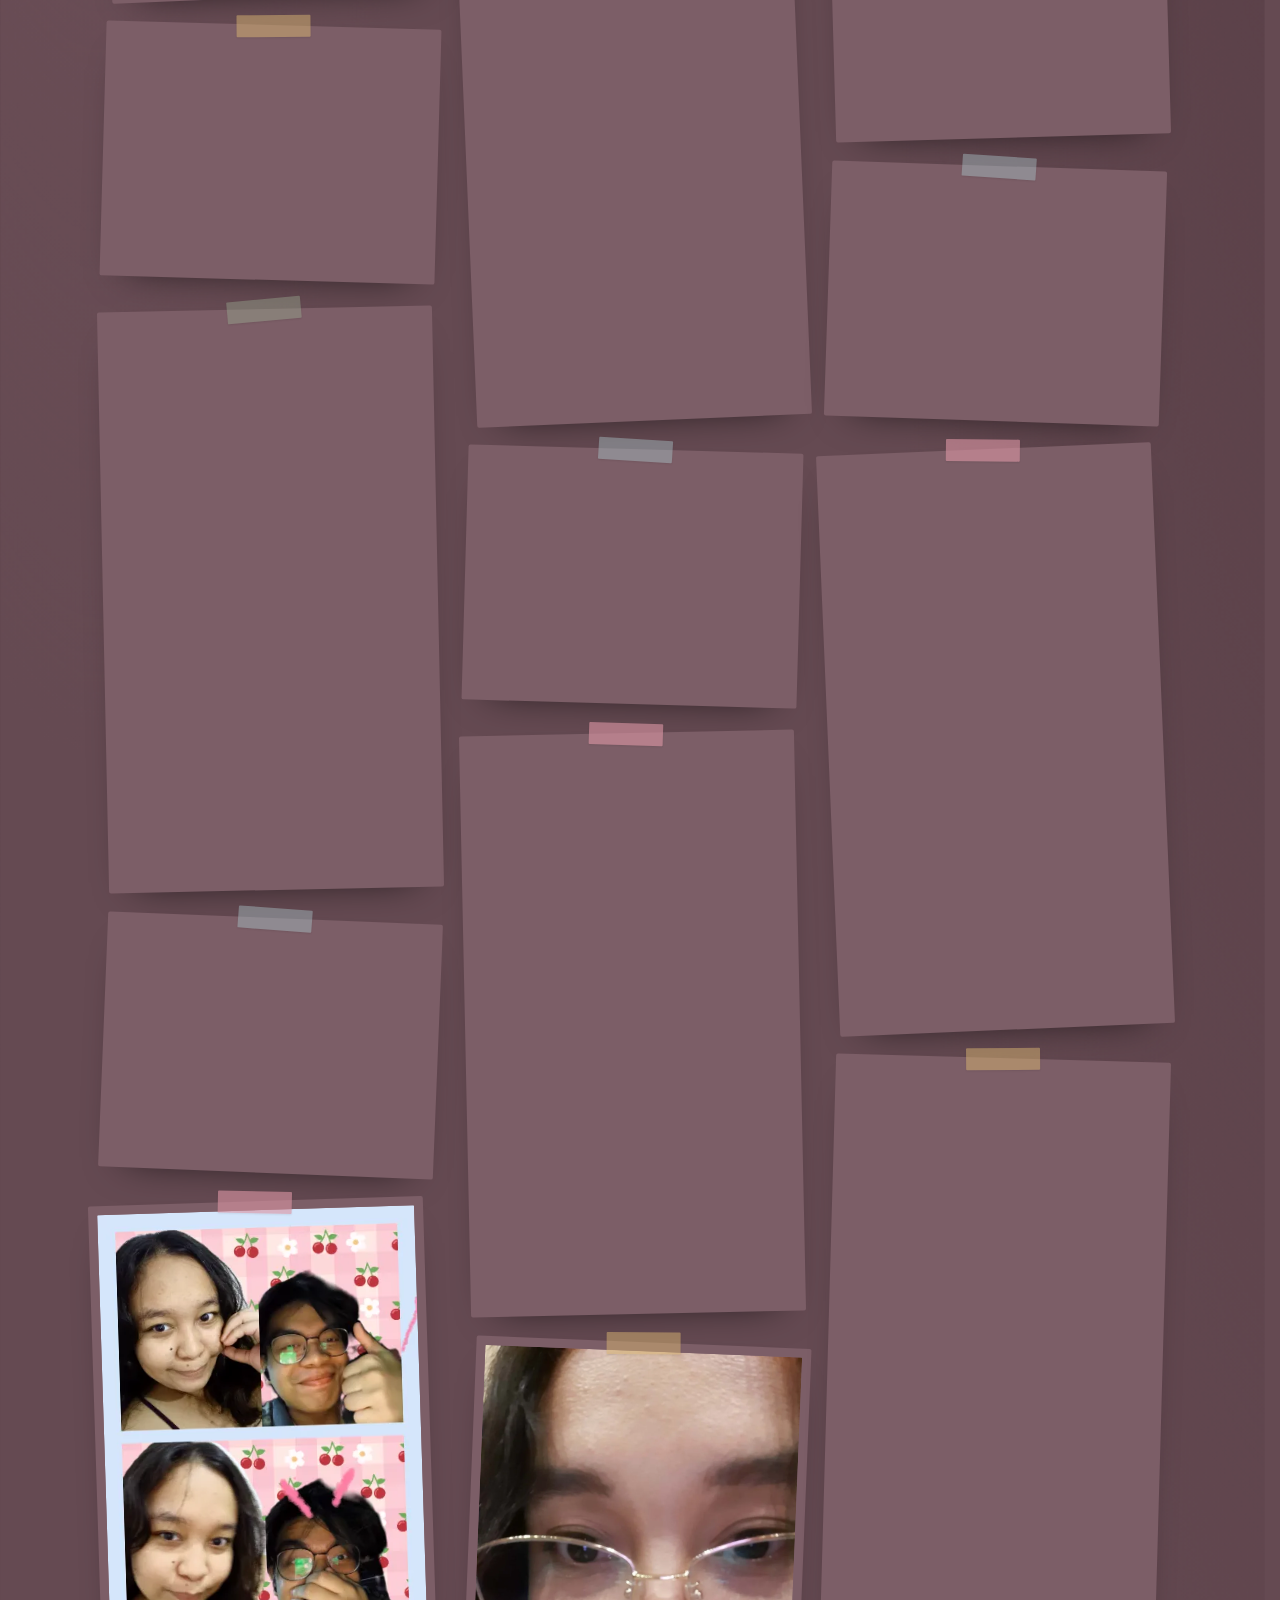
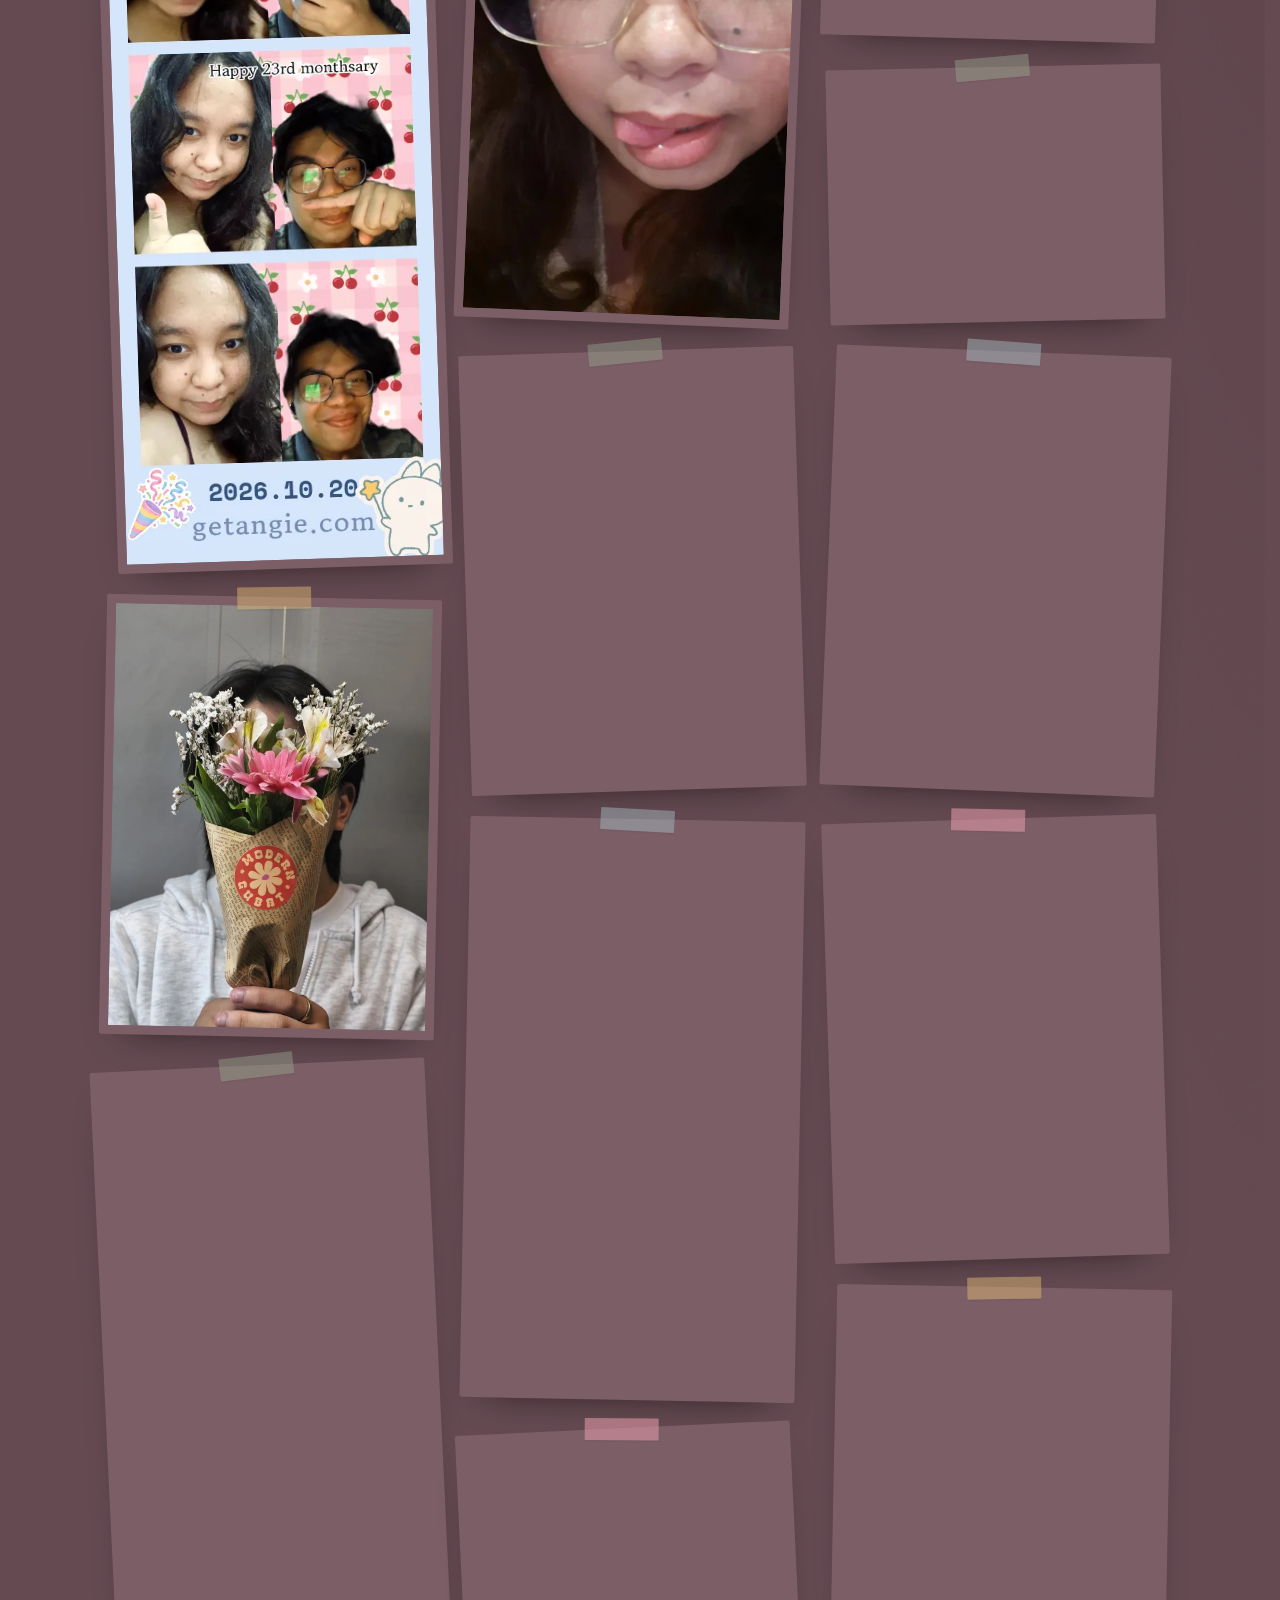
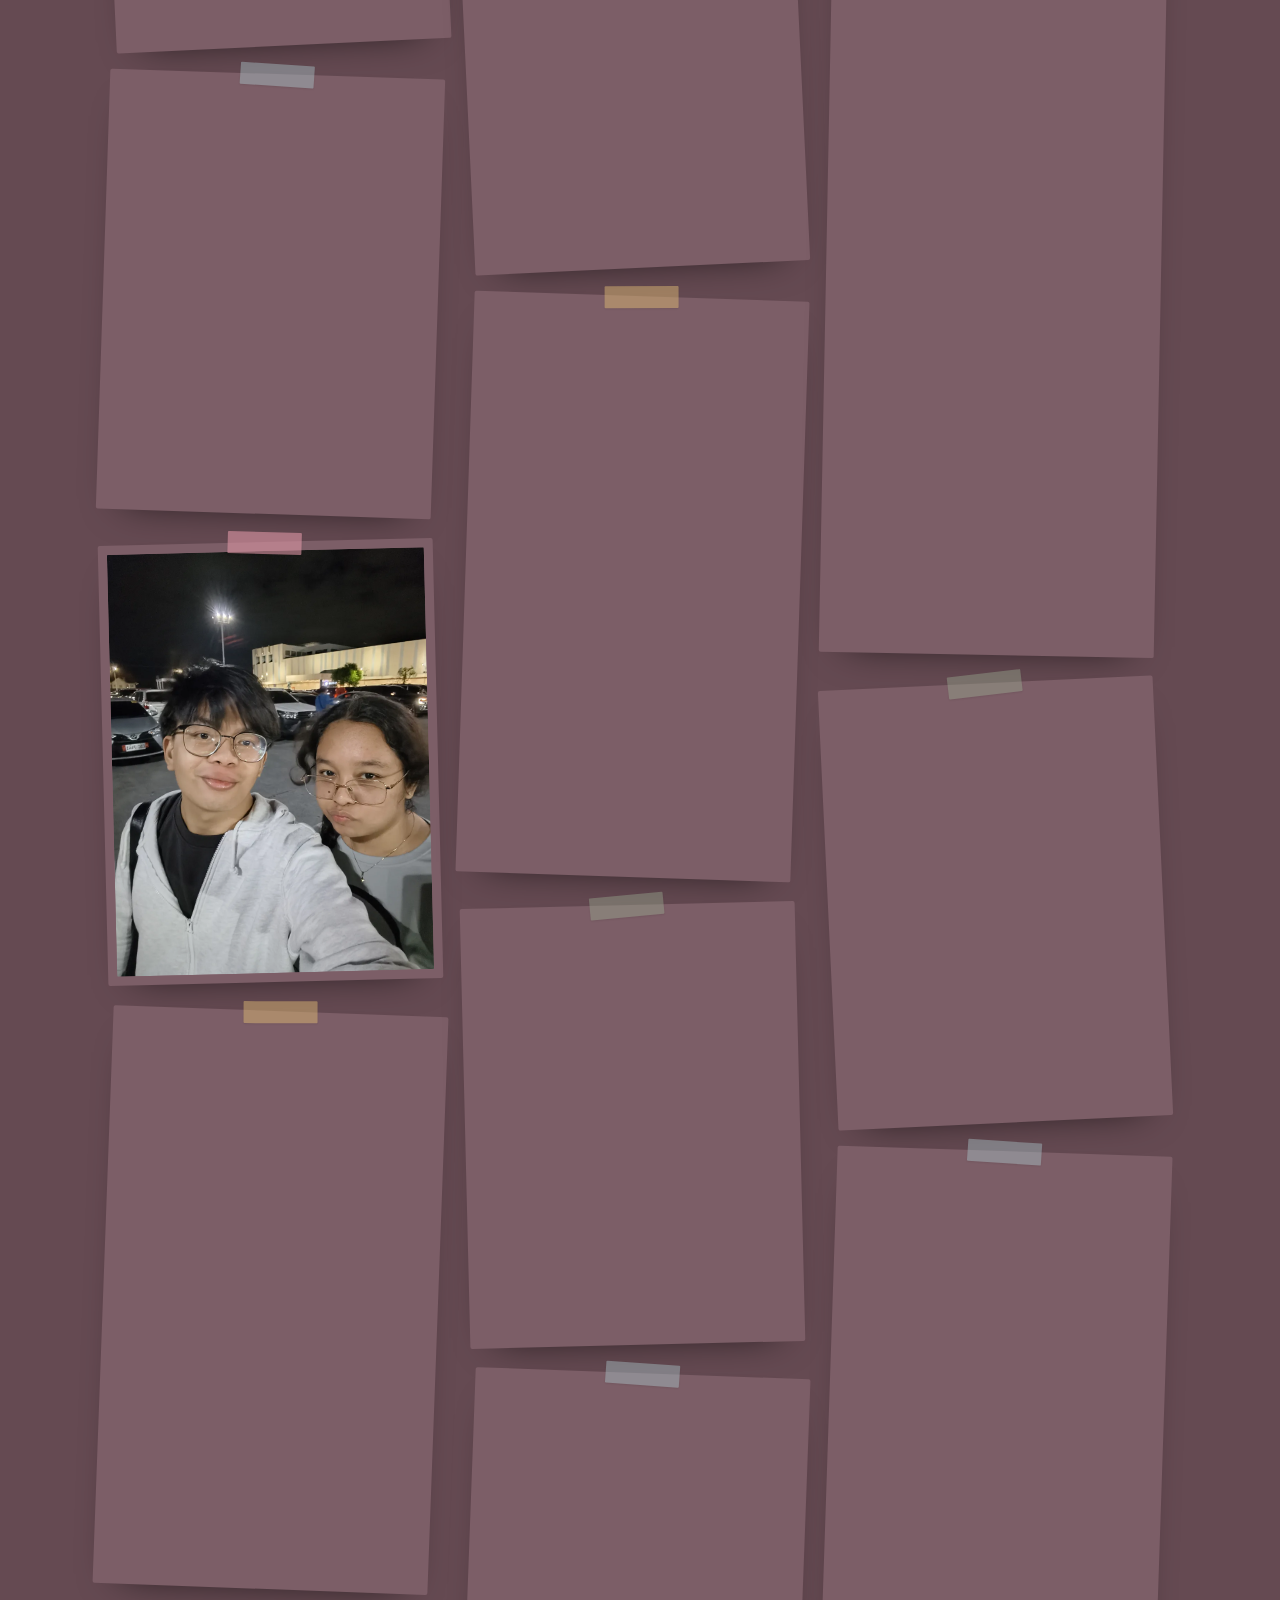
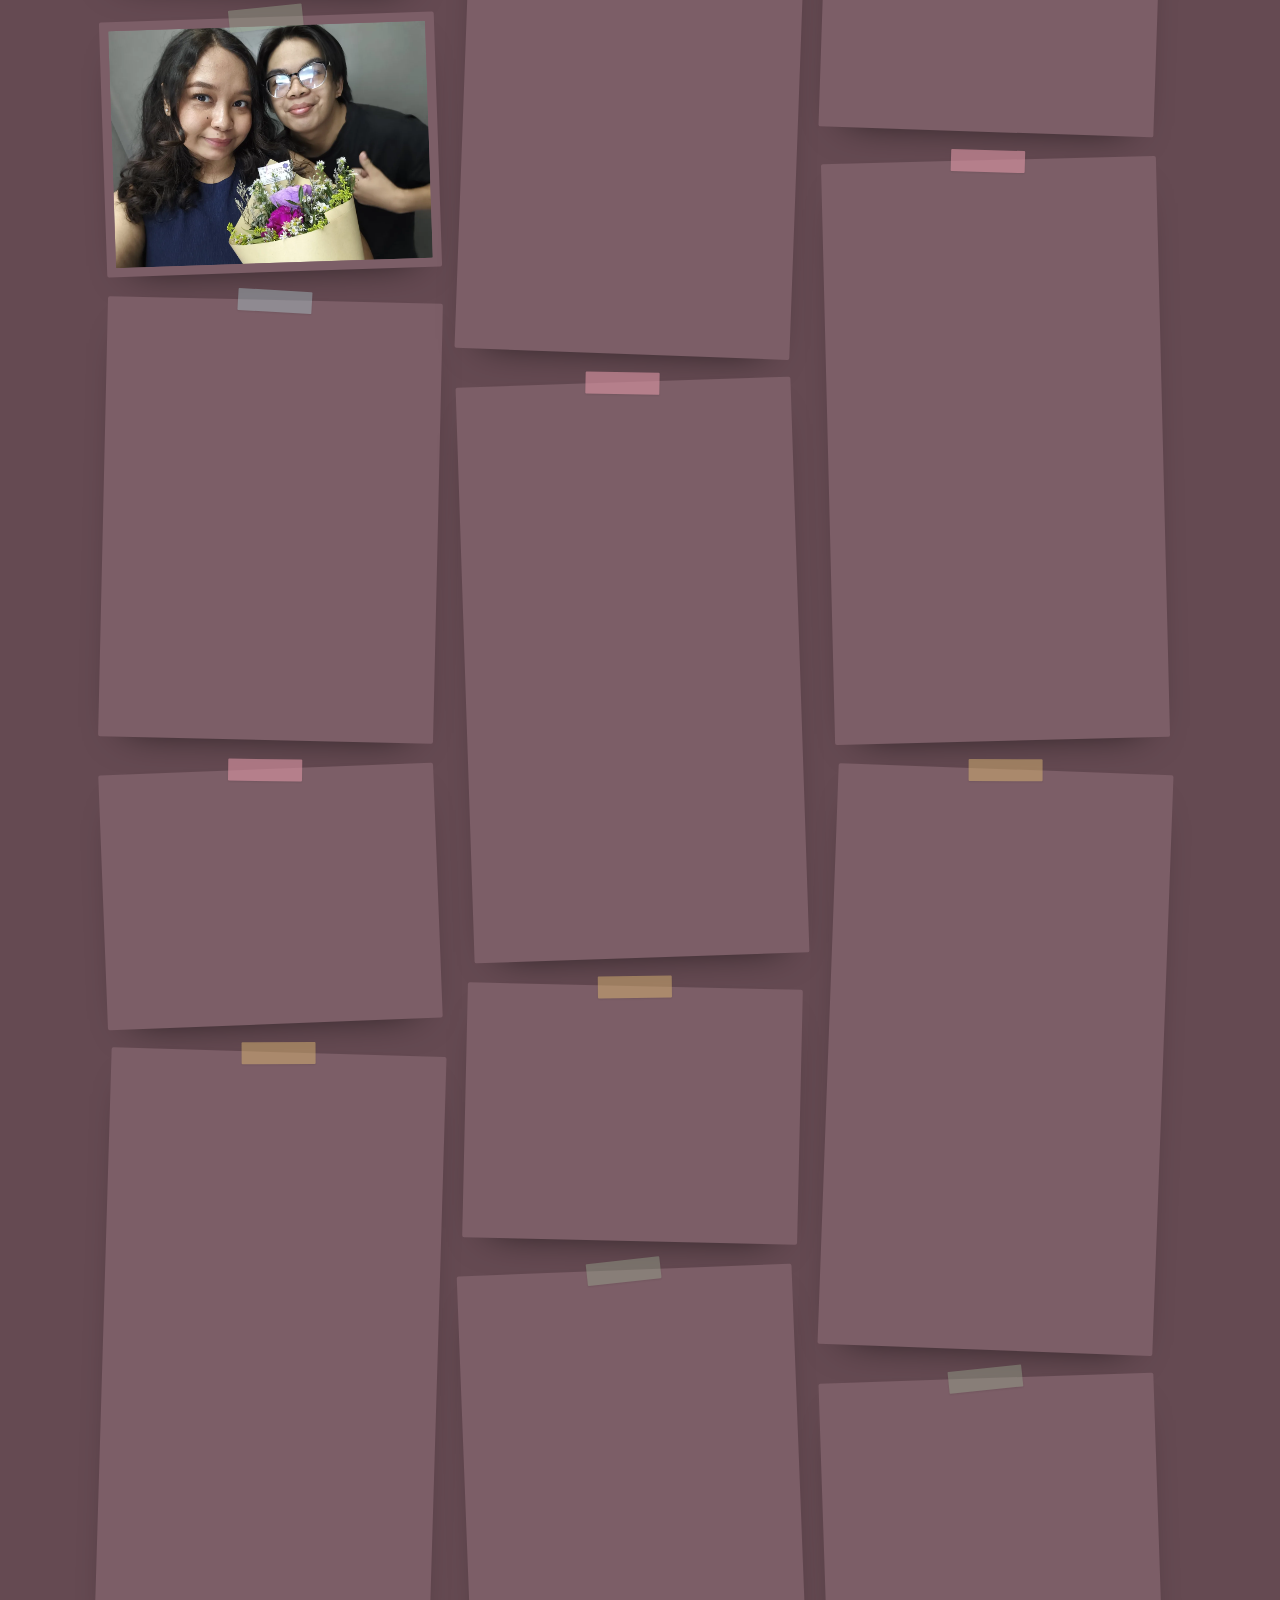
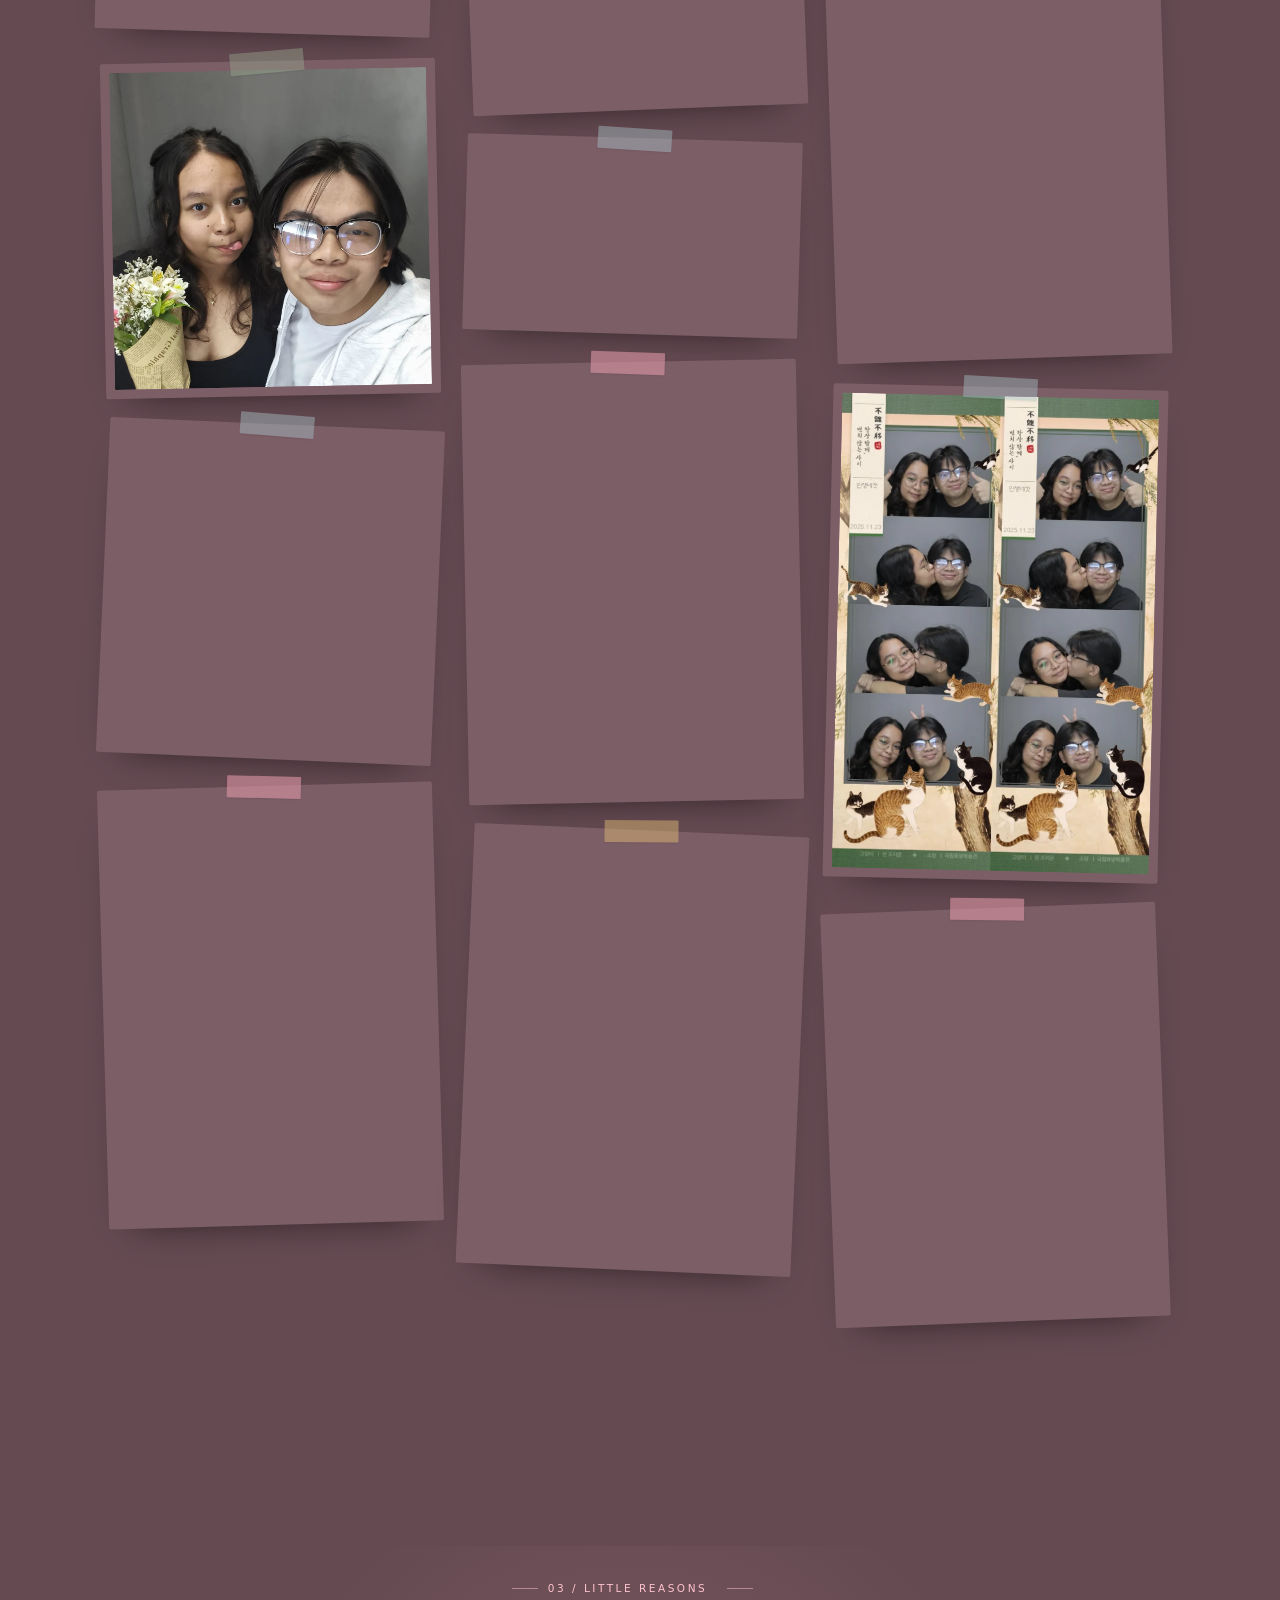
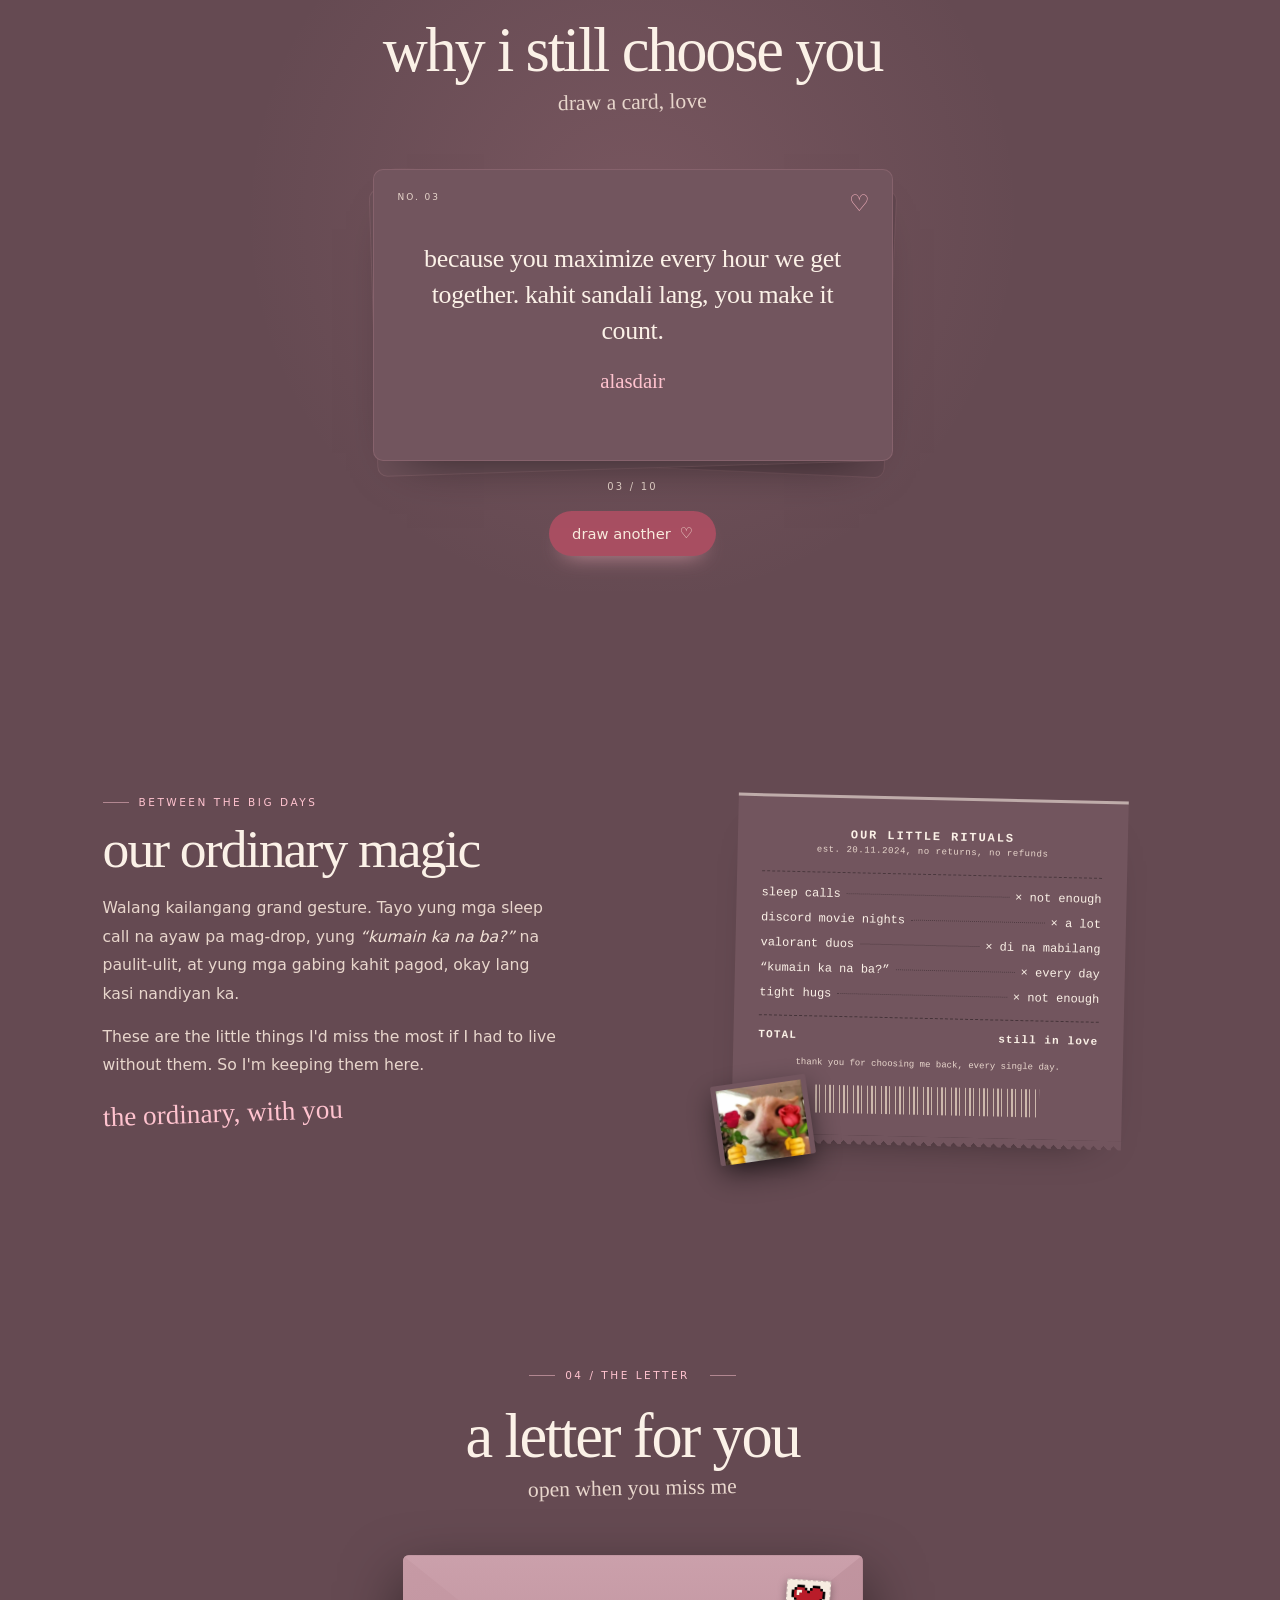
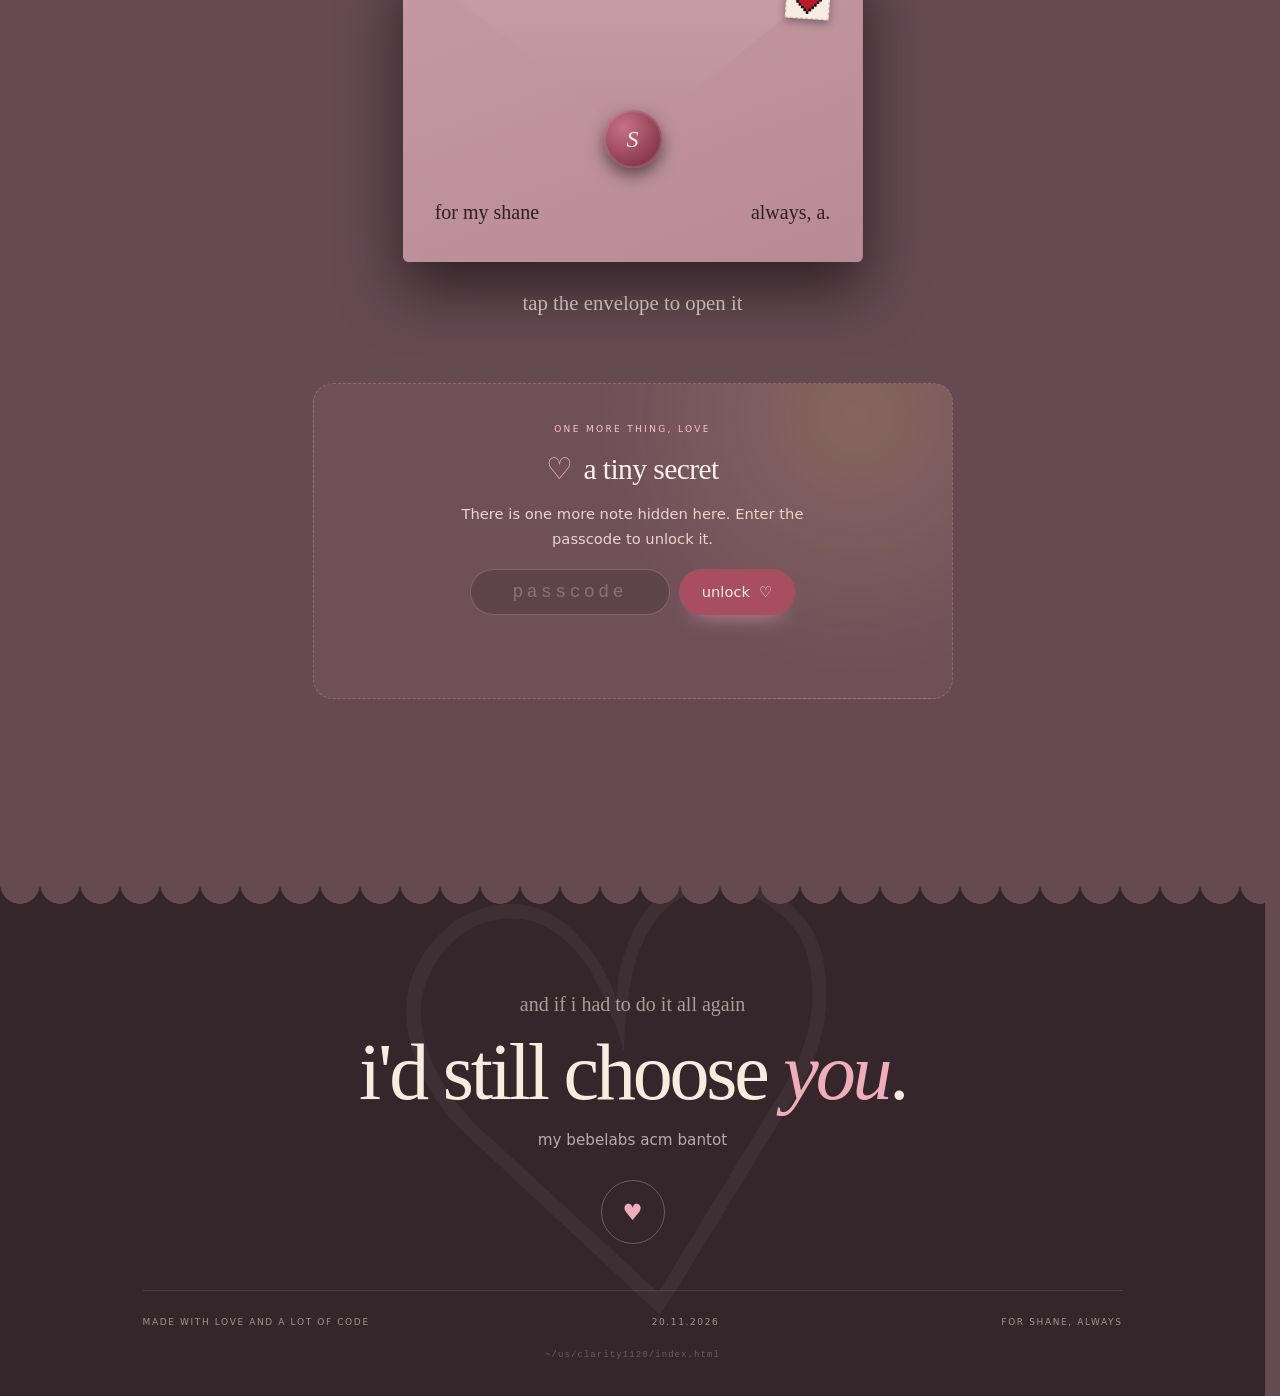
==== commit 8f6a41aa: "Update little rituals receipt" ====
--- a/index.html
+++ b/index.html
@@ -260,11 +260,10 @@
           <div class="receipt" role="img" aria-label="A receipt of our little rituals. Sleep calls, movie nights, valorant duos, and more. Total, still in love.">
             <p class="receipt-title">OUR LITTLE RITUALS</p>
             <p class="receipt-sub">est. 20.11.2024, no returns, no refunds</p>
-            <div class="r-row"><span>sleep calls</span><i></i><span>× 730</span></div>
+            <div class="r-row"><span>sleep calls</span><i></i><span>× not enough</span></div>
             <div class="r-row"><span>discord movie nights</span><i></i><span>× a lot</span></div>
             <div class="r-row"><span>valorant duos</span><i></i><span>× di na mabilang</span></div>
             <div class="r-row"><span>“kumain ka na ba?”</span><i></i><span>× every day</span></div>
-            <div class="r-row"><span>photobooth strips</span><i></i><span>× 3</span></div>
             <div class="r-row"><span>tight hugs</span><i></i><span>× not enough</span></div>
             <div class="r-total"><span>TOTAL</span><span>still in love</span></div>
             <p class="receipt-thanks">thank you for choosing me back, every single day.</p>
--- a/css/style.css
+++ b/css/style.css
@@ -429,7 +429,11 @@
 .nav-links a:hover::after { transform: scaleX(1); transform-origin: left; }
 
 .nav-links .nav-cta {
-  padding: 9px 16px;
+  display: inline-flex;
+  align-items: center;
+  justify-content: center;
+  min-height: 44px;
+  padding: 10px 18px;
   border: 1px solid rgba(233, 167, 180, .3);
   border-radius: 999px;
   color: var(--berry-deep);
@@ -1776,7 +1780,7 @@
     padding-top: clamp(104px, 14vh, 140px);
   }
   .hero::before { top: 34%; right: -6%; opacity: .7; }
-  .hero-copy { max-width: 660px; }
+  .hero-copy { max-width: 660px; margin-inline: auto; }
   .collage {
     max-width: 470px;
     margin-top: 18px;
@@ -1786,6 +1790,11 @@
   .rituals-grid { grid-template-columns: 1fr; }
   .rituals-copy { max-width: 560px; }
   .receipt-wrap { margin-top: 6px; }
+}
+
+@media (min-width: 761px) and (max-width: 900px) {
+  .wall { columns: 3 180px; column-gap: 22px; }
+  .polaroid { margin-bottom: 22px; }
 }
 
 @media (max-width: 760px) {
@@ -1855,8 +1864,8 @@
     top: auto;
     bottom: 14px;
     transform: none;
-    width: 42px;
-    height: 42px;
+    width: 46px;
+    height: 46px;
   }
   .lb-prev { left: 18px; }
   .lb-next { right: 18px; }
@@ -1890,7 +1899,7 @@
 }
 
 @media (max-width: 400px) {
-  .wall { column-gap: 12px; }
+  .wall { columns: 2 130px; column-gap: 12px; }
   .reason-card { min-height: 320px; }
   .section-note { font-size: 1.1rem; }
 }
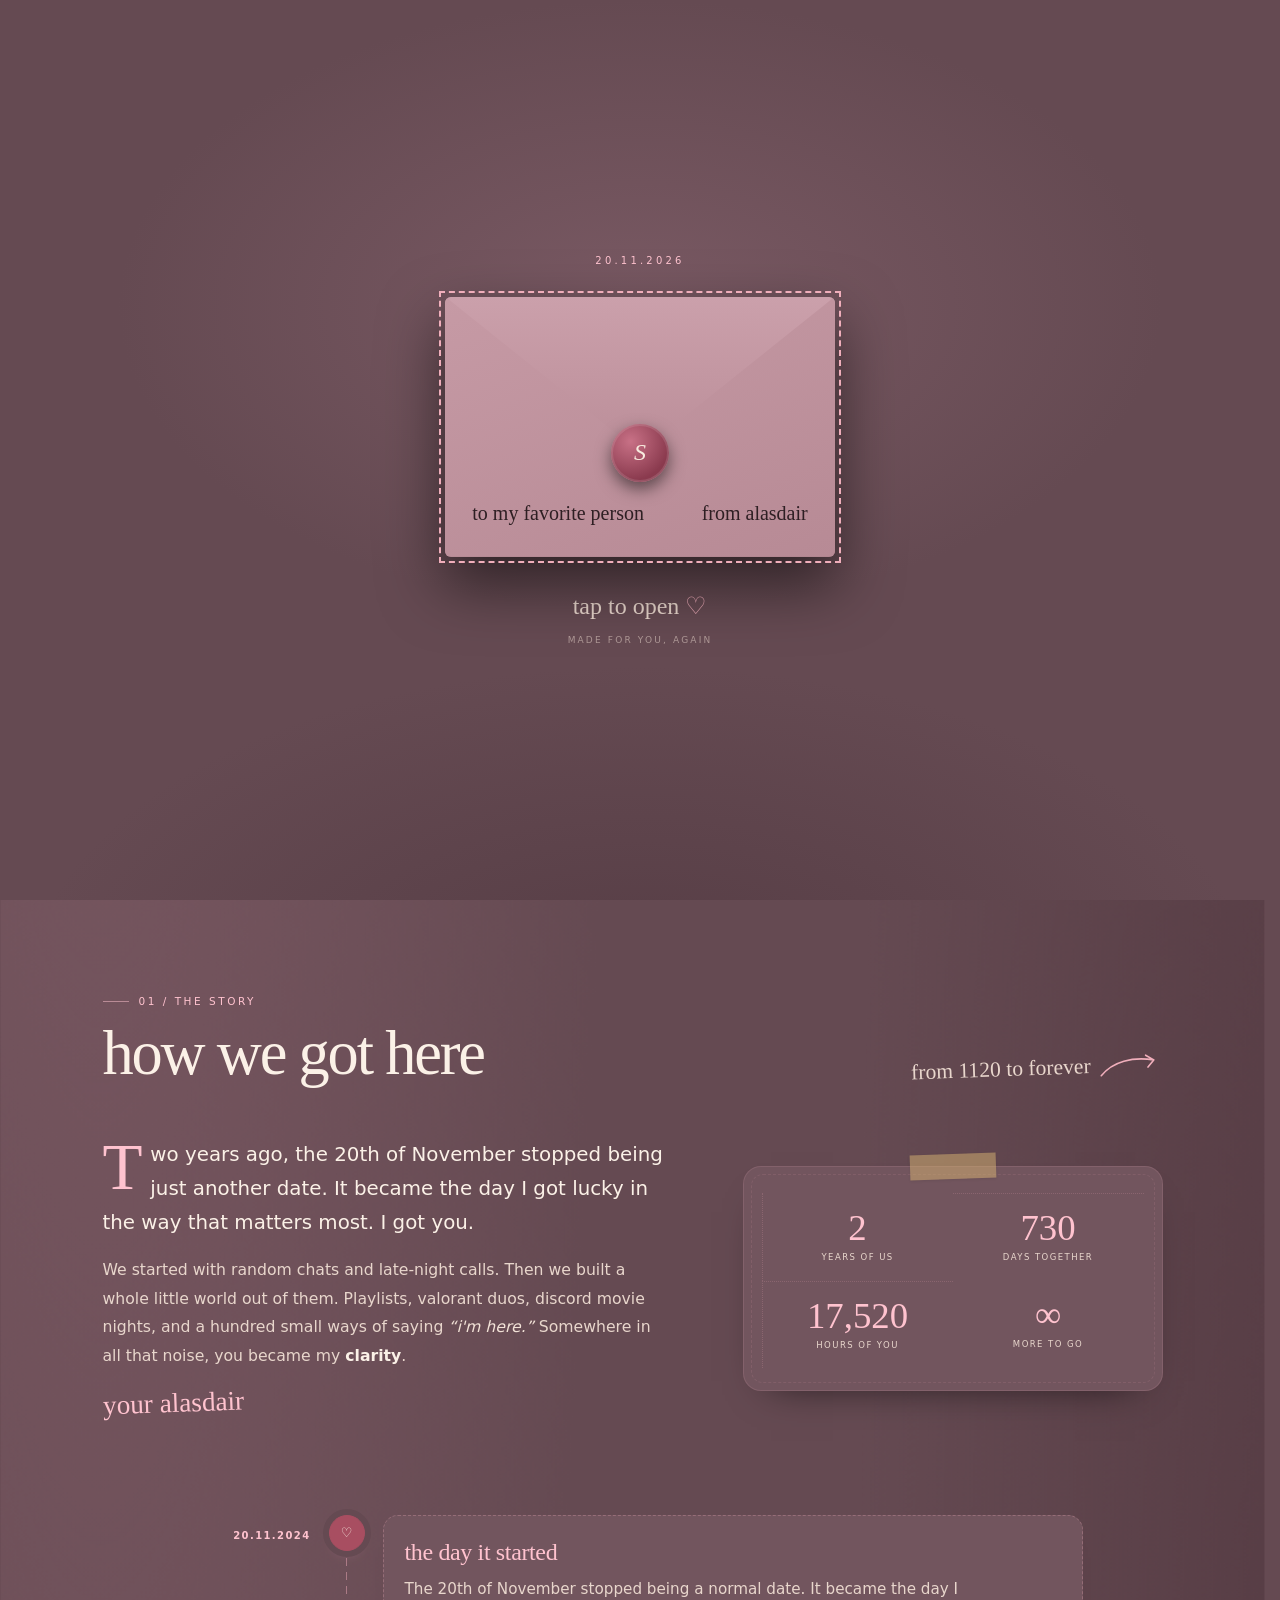
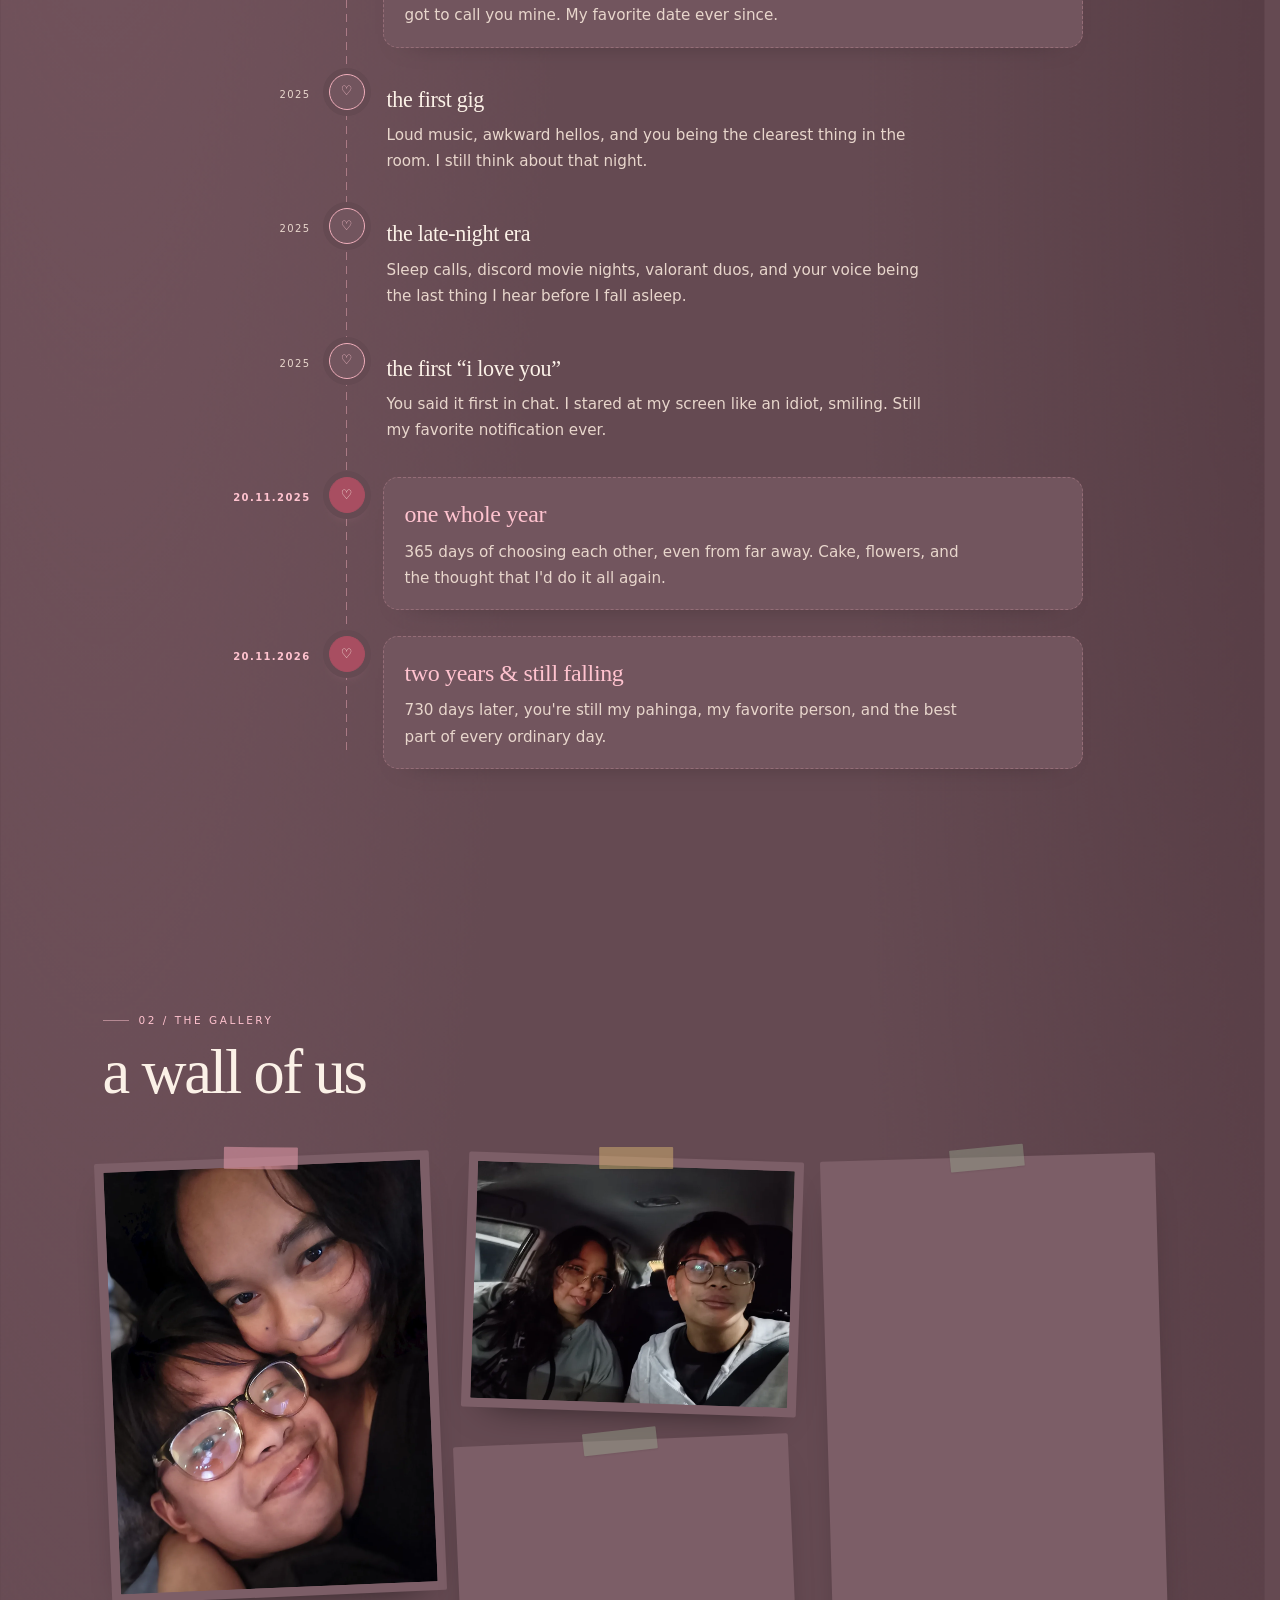
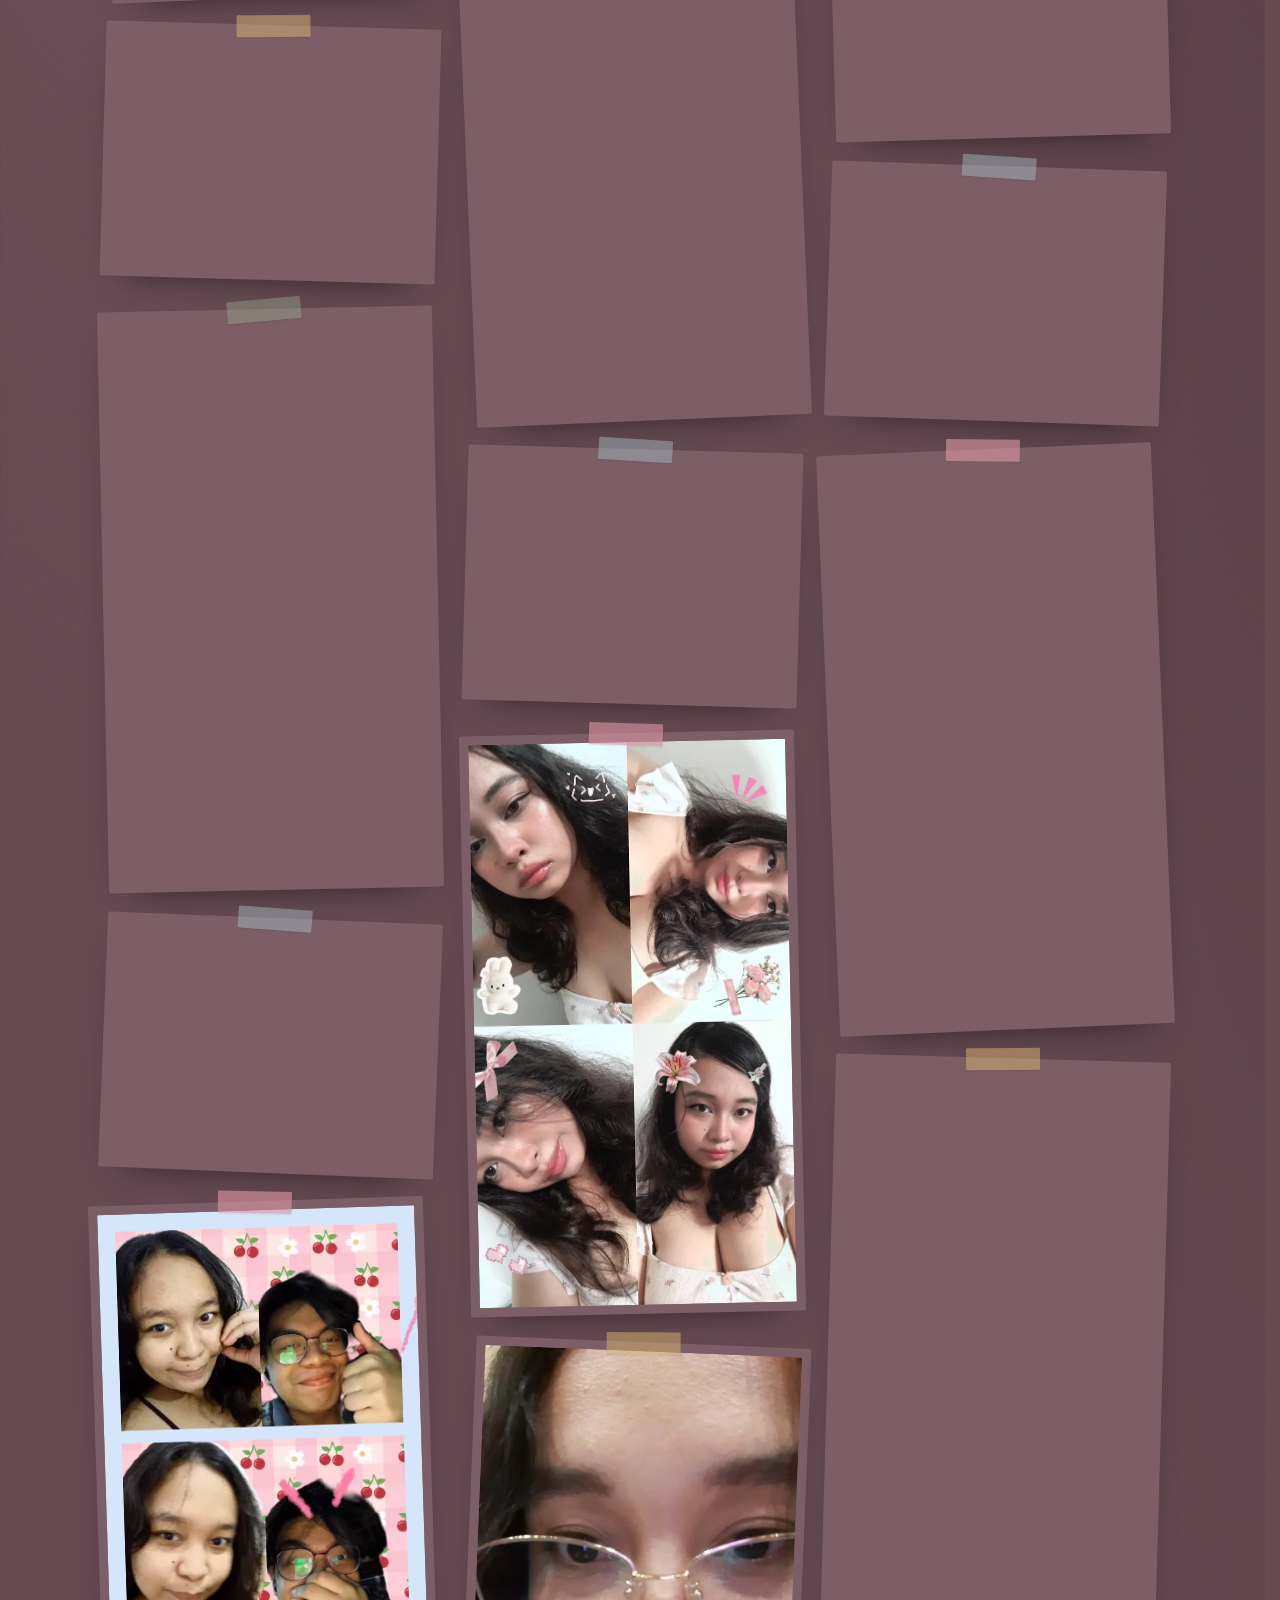
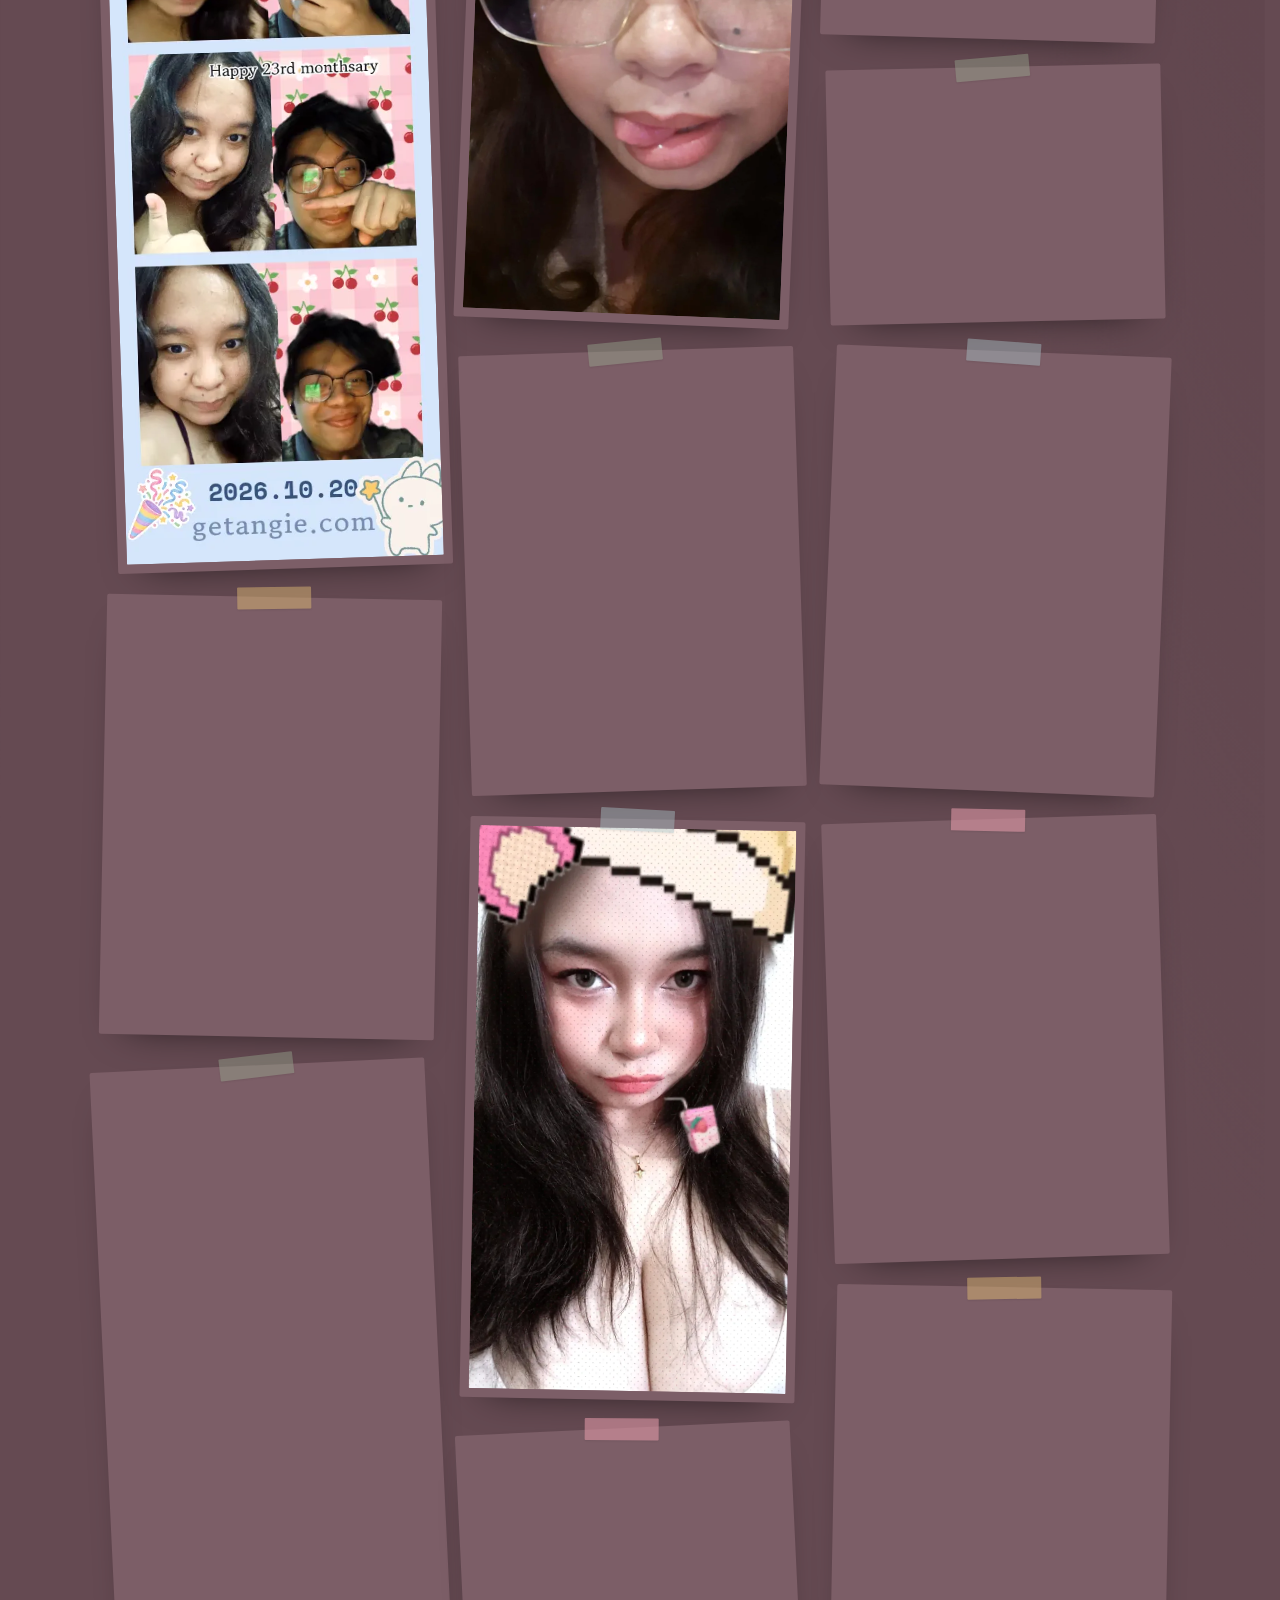
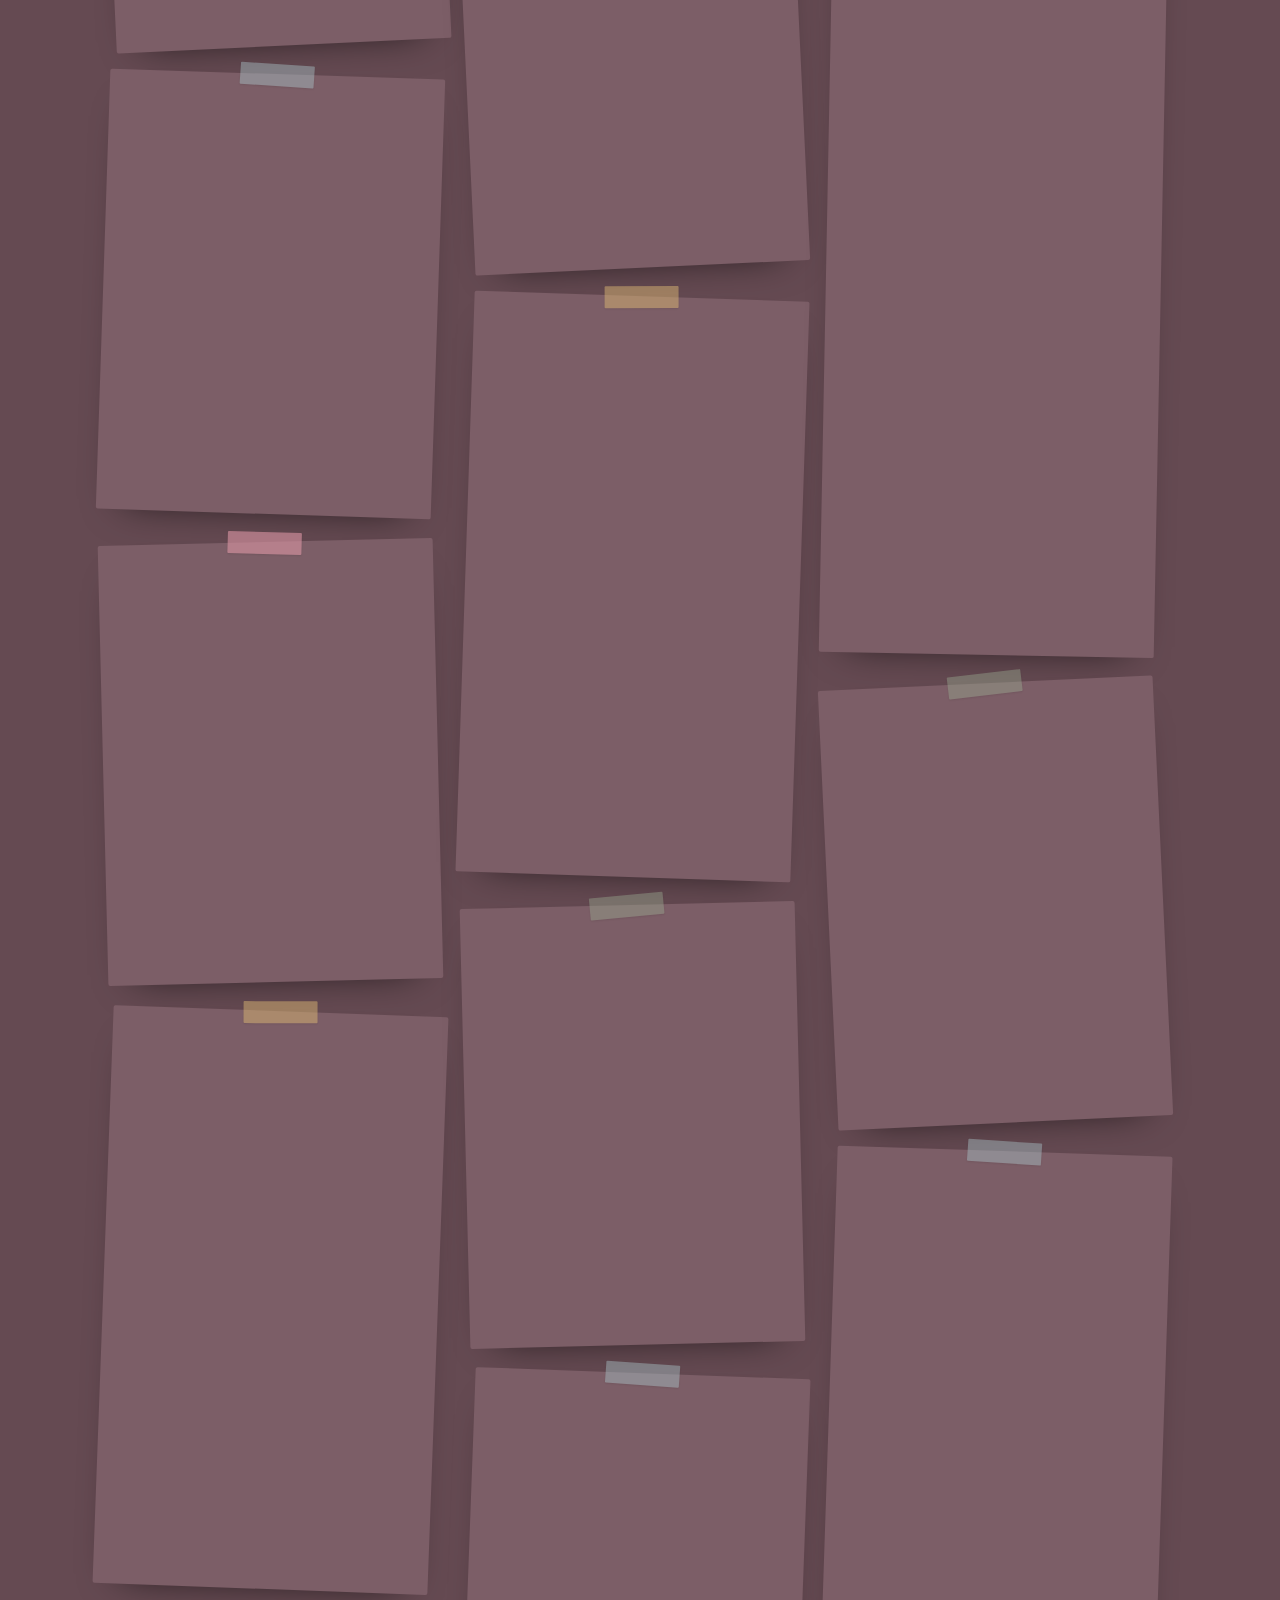
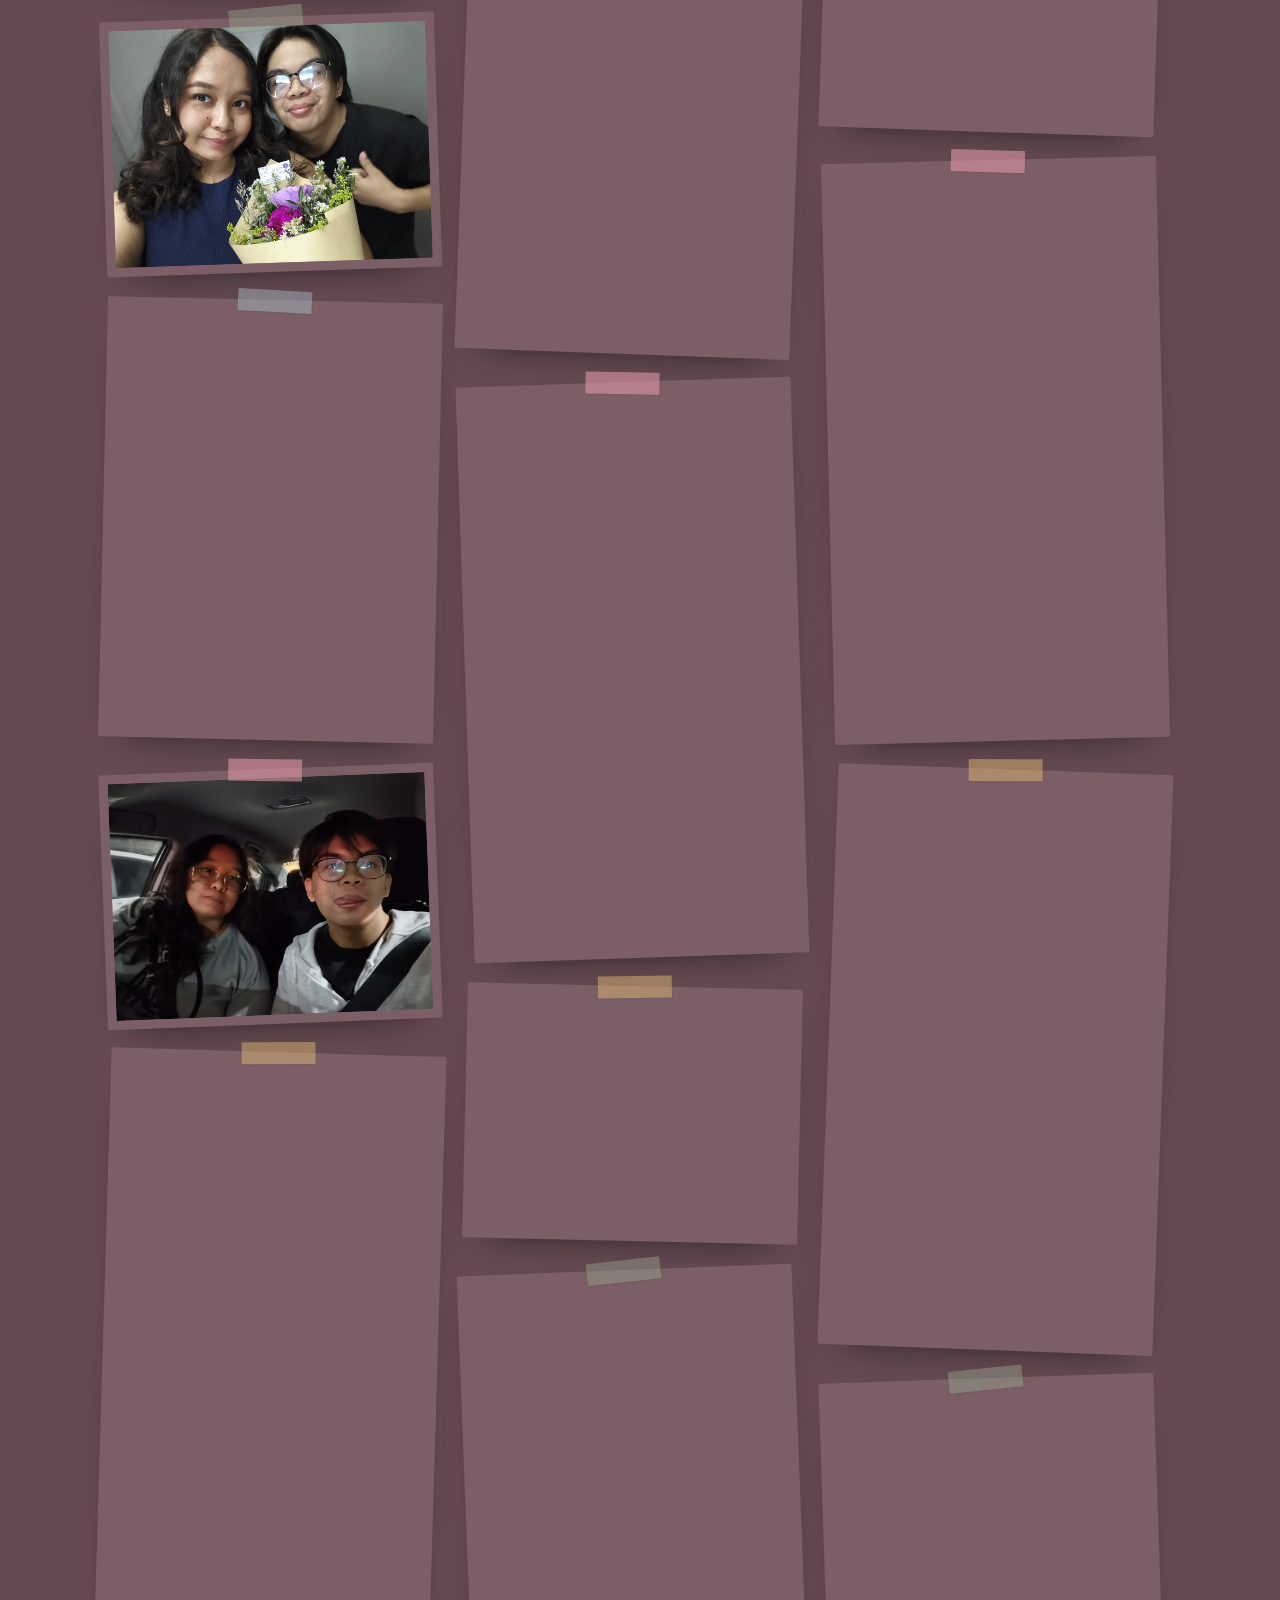
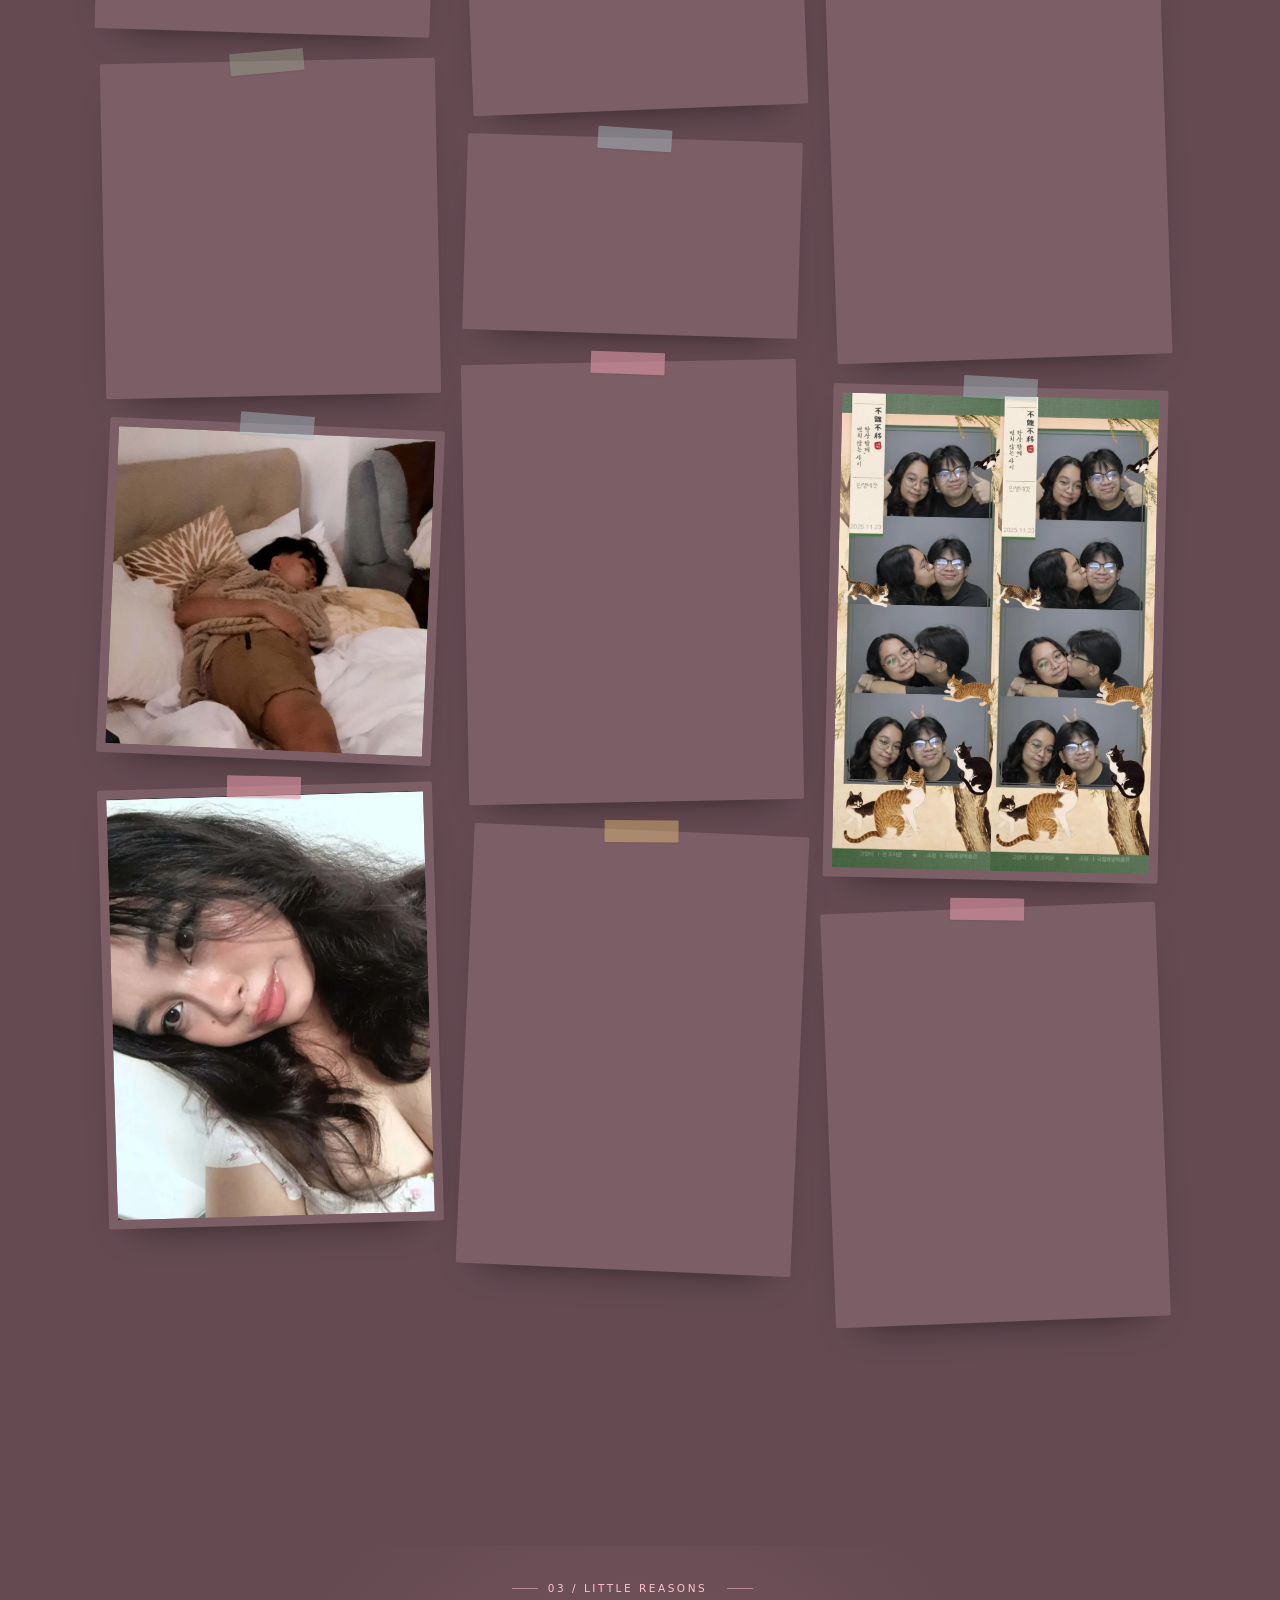
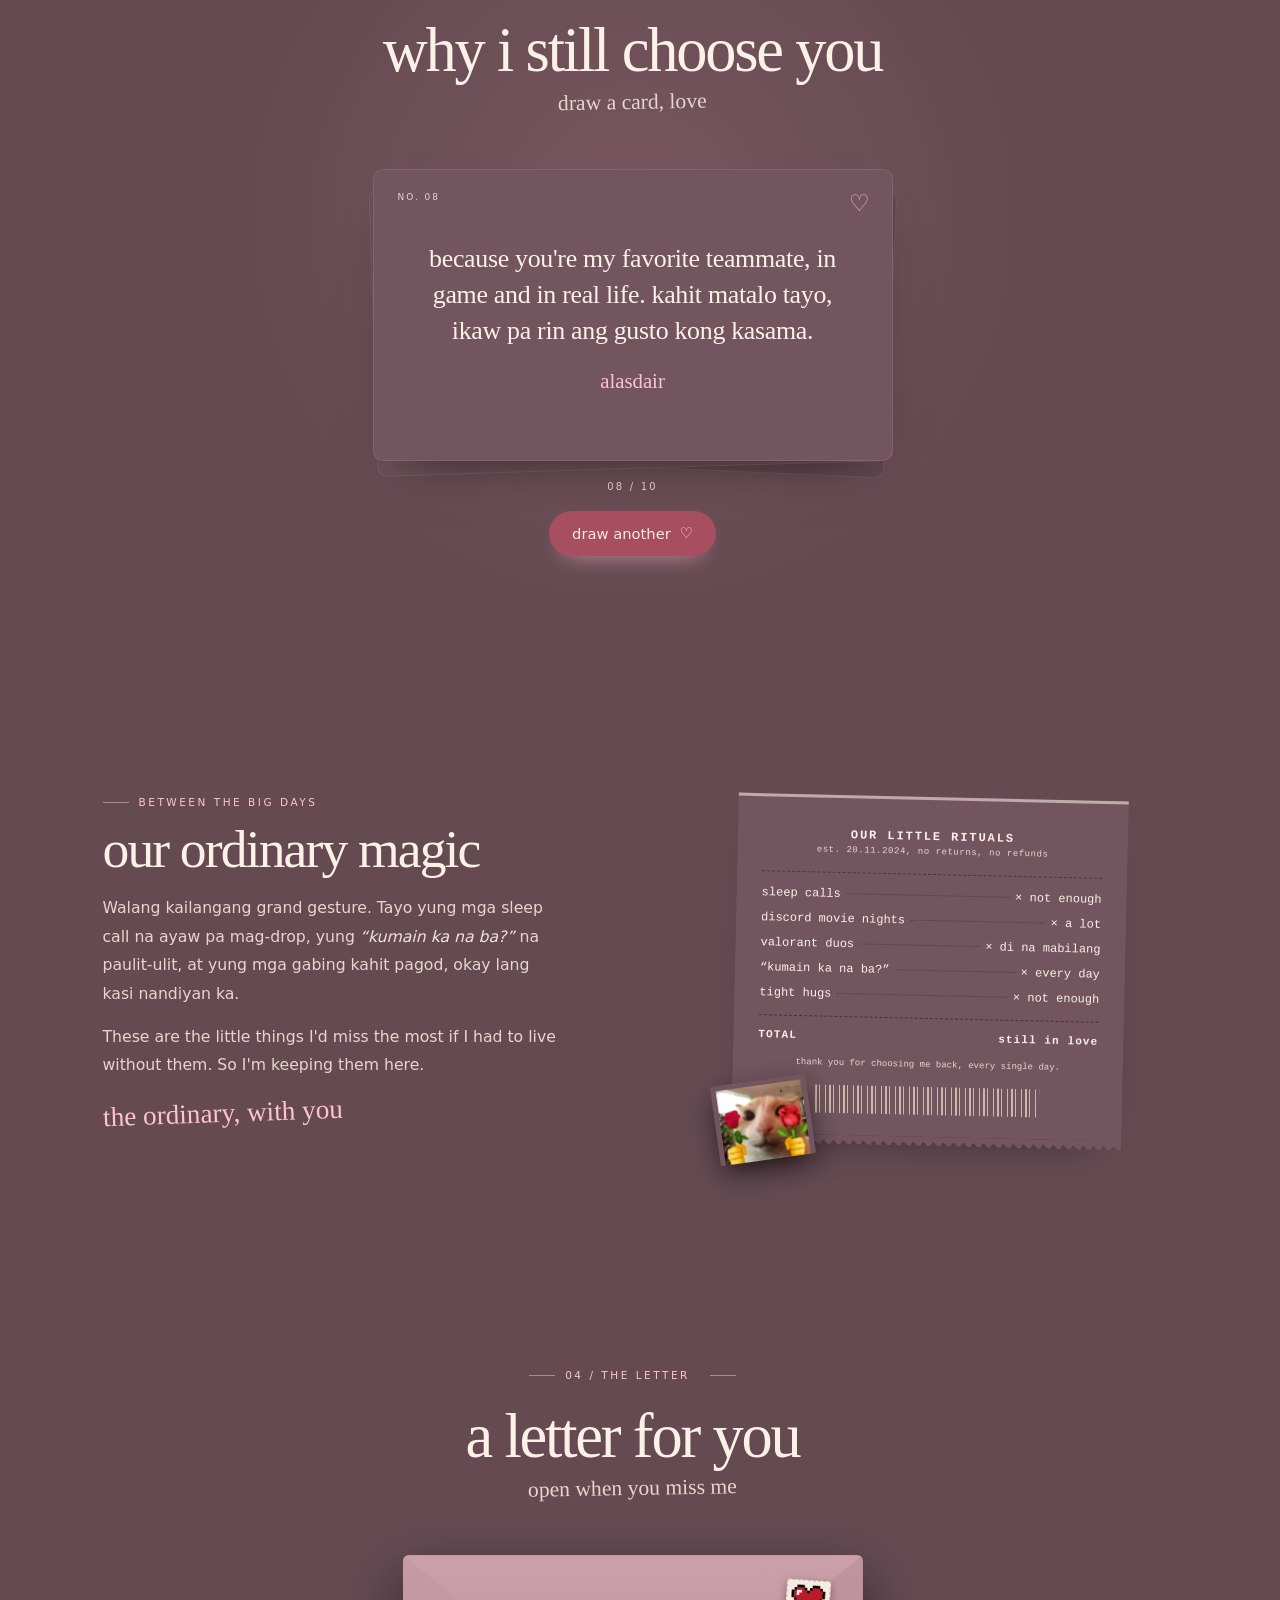
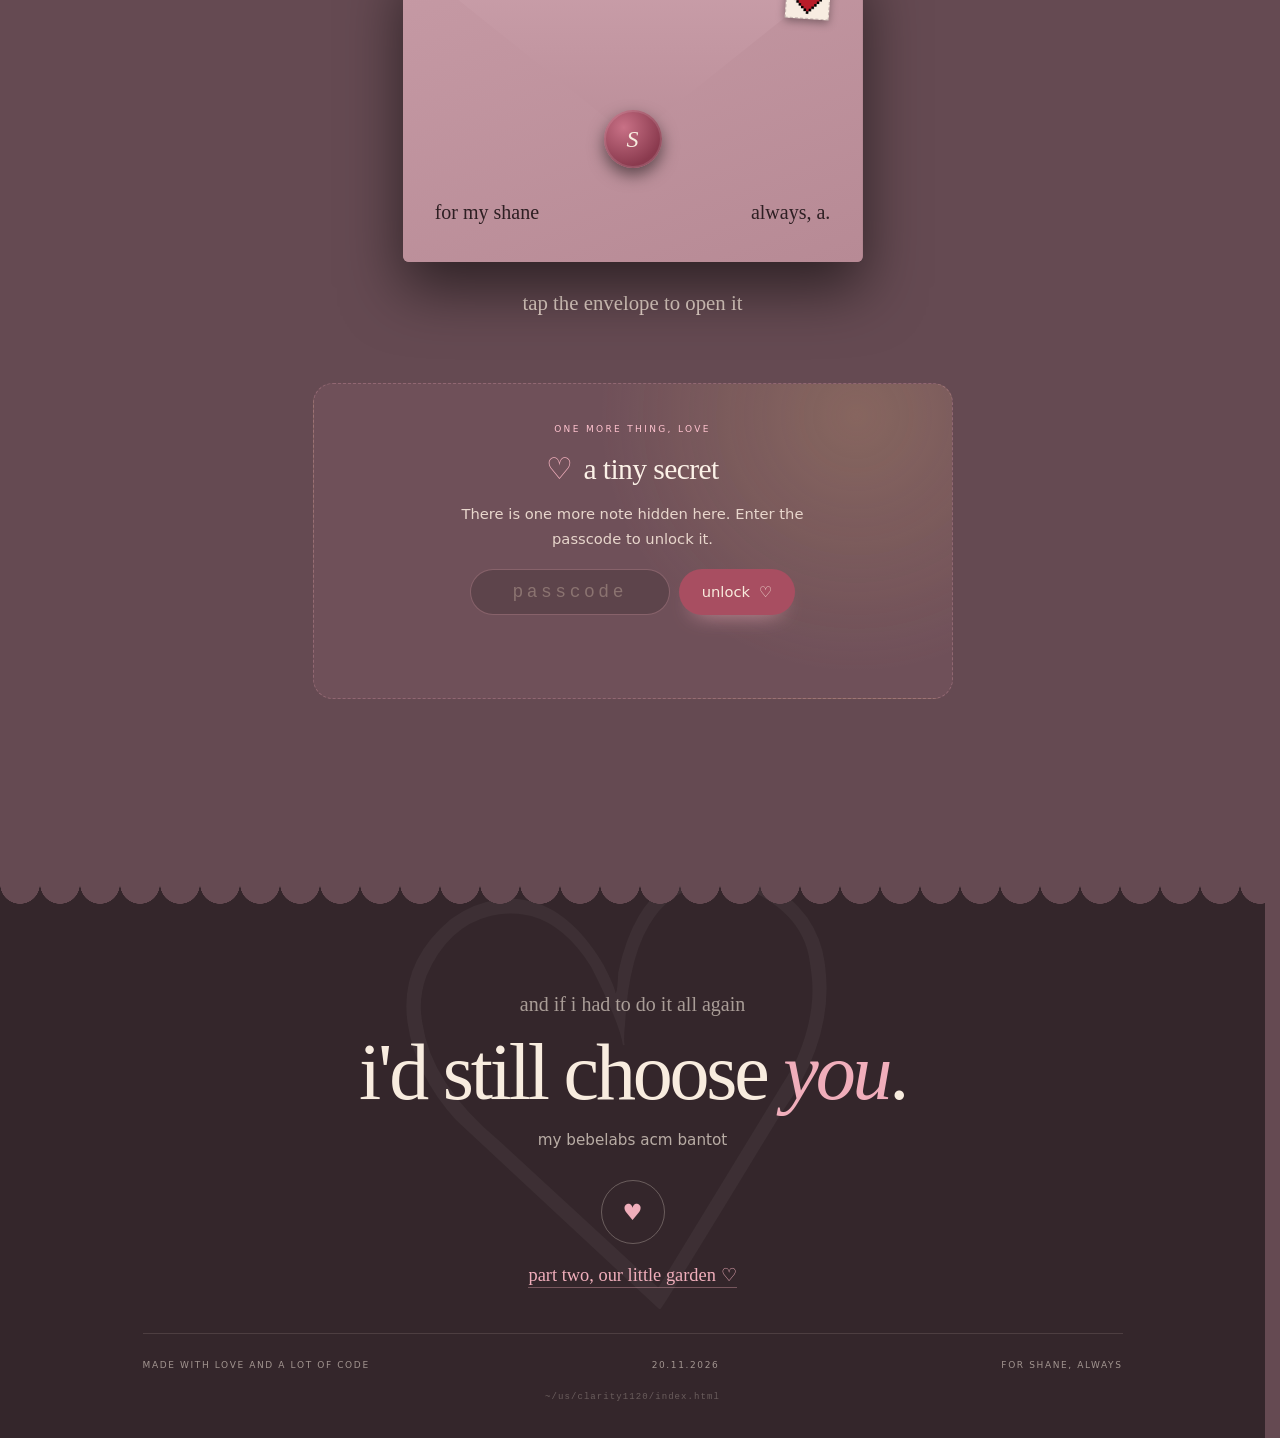
==== commit cd613e00: "Add part two photo garden" ====
--- a/index.html
+++ b/index.html
@@ -334,6 +334,7 @@
     <h2>i'd still choose <em>you</em>.</h2>
     <p class="footer-sub">my bebelabs acm bantot</p>
     <button class="heart-btn" id="heartBtn" type="button" aria-label="Send a little love">♥</button>
+    <p class="part-two-link"><a href="part2/">part two, our little garden ♡</a></p>
     <div class="footer-bottom">
       <span>made with love and a lot of code</span>
       <span>20.11.2026</span>
--- a/css/style.css
+++ b/css/style.css
@@ -1609,6 +1609,21 @@
   font-size: .95rem;
   color: rgba(248, 236, 223, .68);
 }
+.part-two-link {
+  position: relative;
+  margin-top: 20px;
+  font-family: var(--font-hand);
+  font-size: 1.15rem;
+  line-height: 1.2;
+}
+.part-two-link a {
+  color: var(--rose);
+  text-decoration: none;
+  border-bottom: 1px solid rgba(240, 174, 187, .35);
+  padding-bottom: 2px;
+  transition: color .25s ease, border-color .25s ease;
+}
+.part-two-link a:hover { color: var(--ink); border-color: var(--ink); }
 .heart-btn {
   position: relative;
   display: grid;
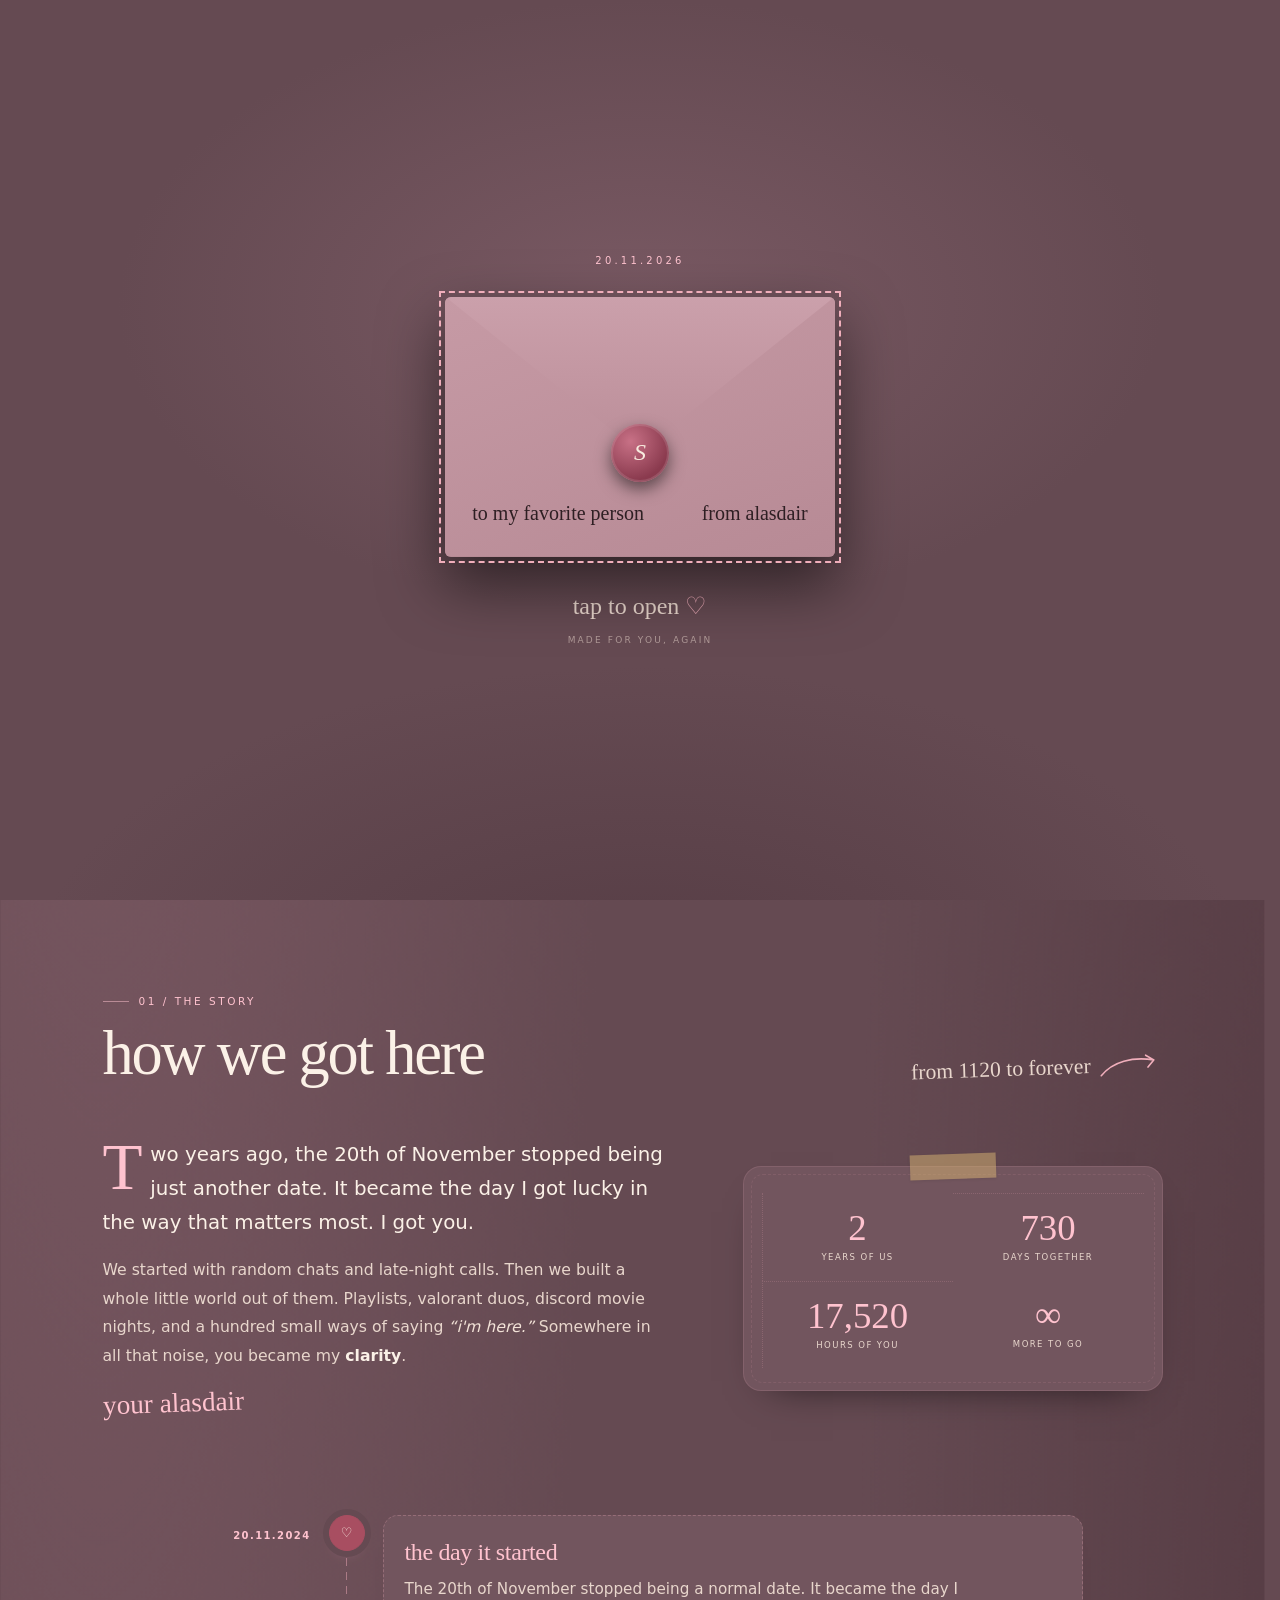
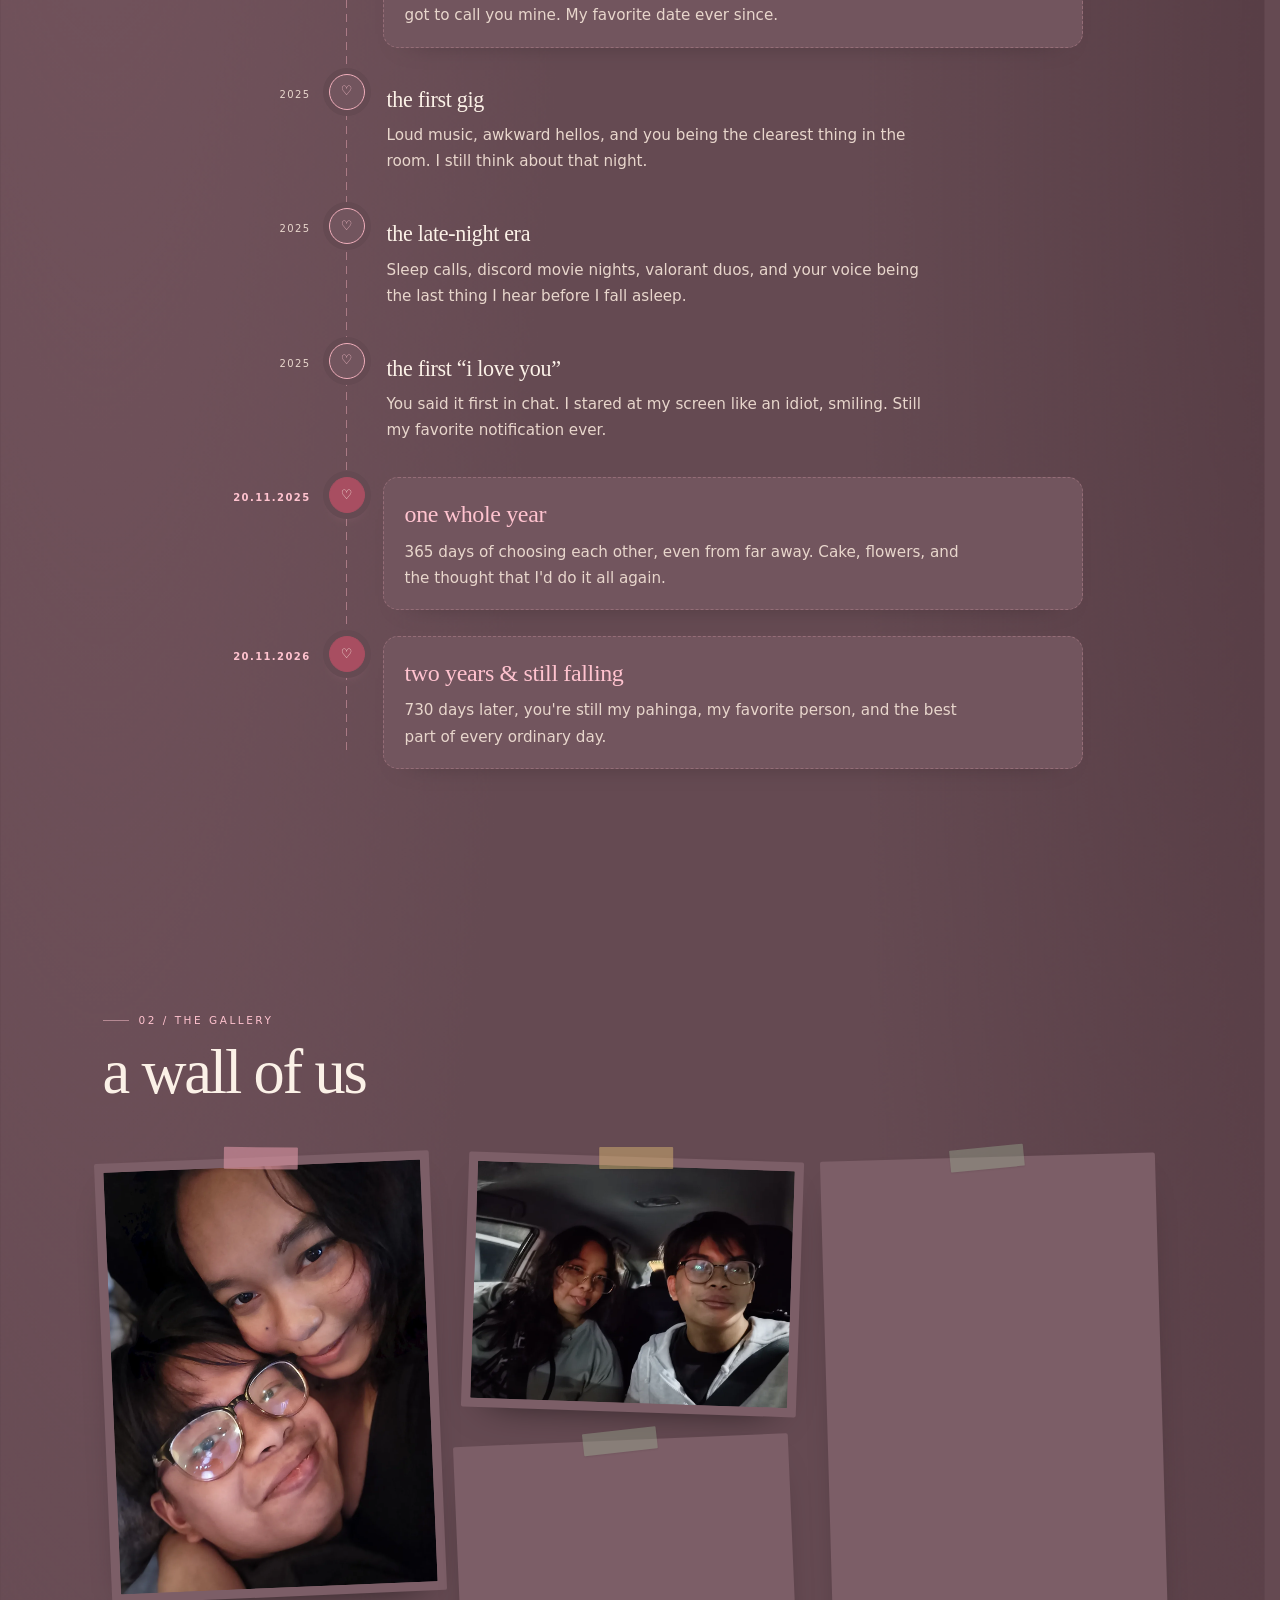
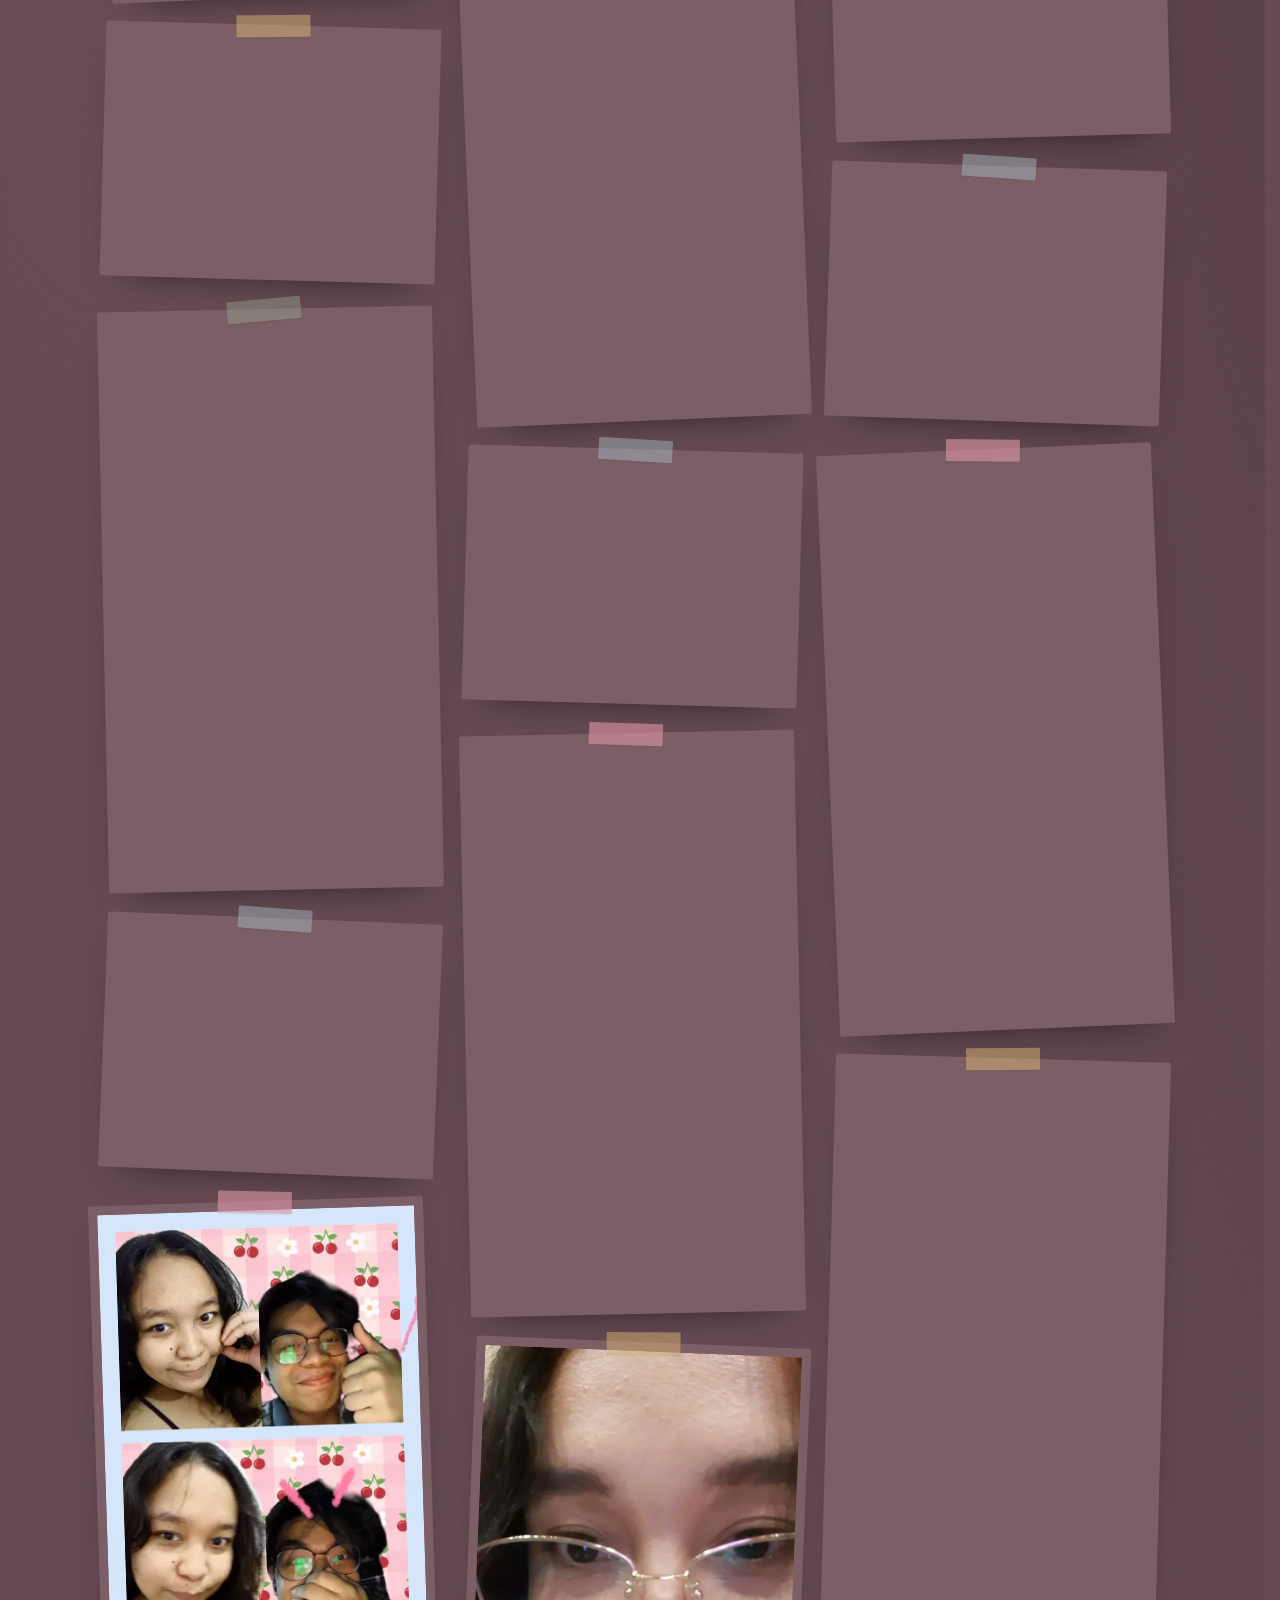
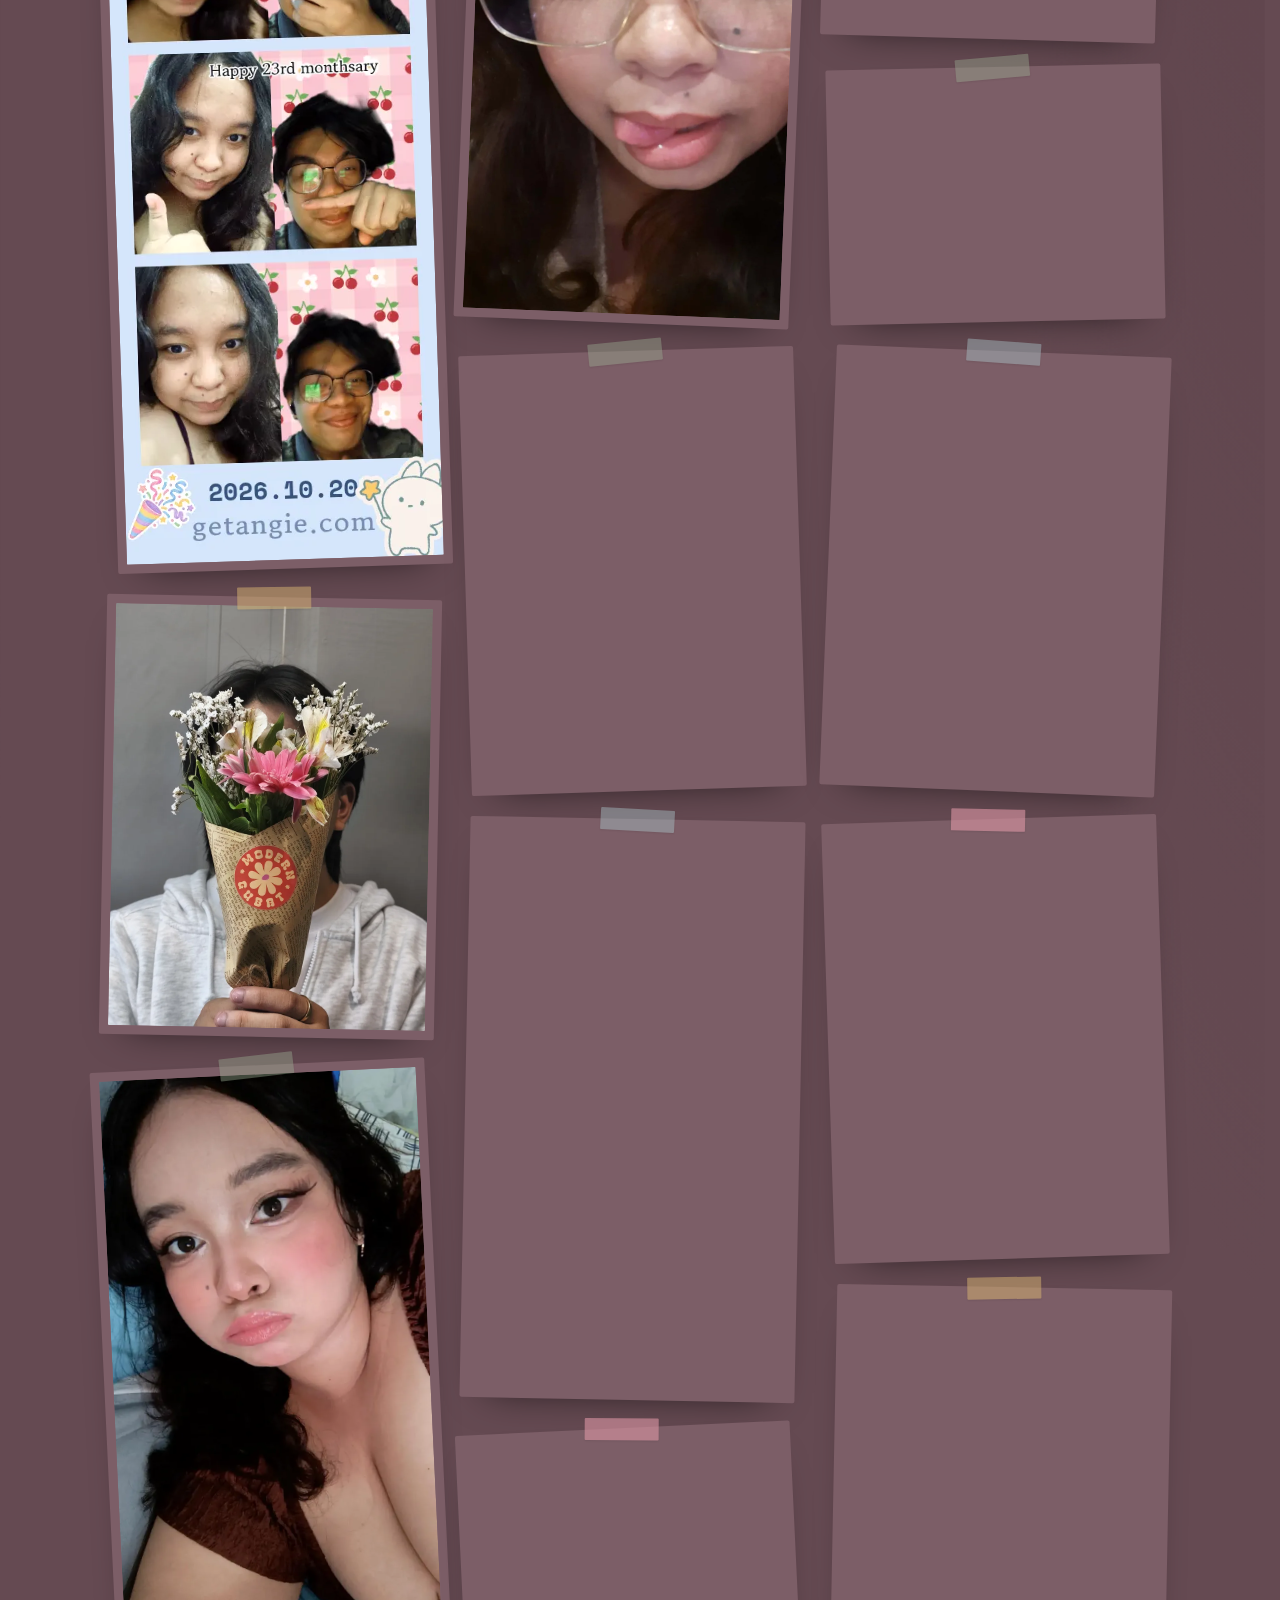
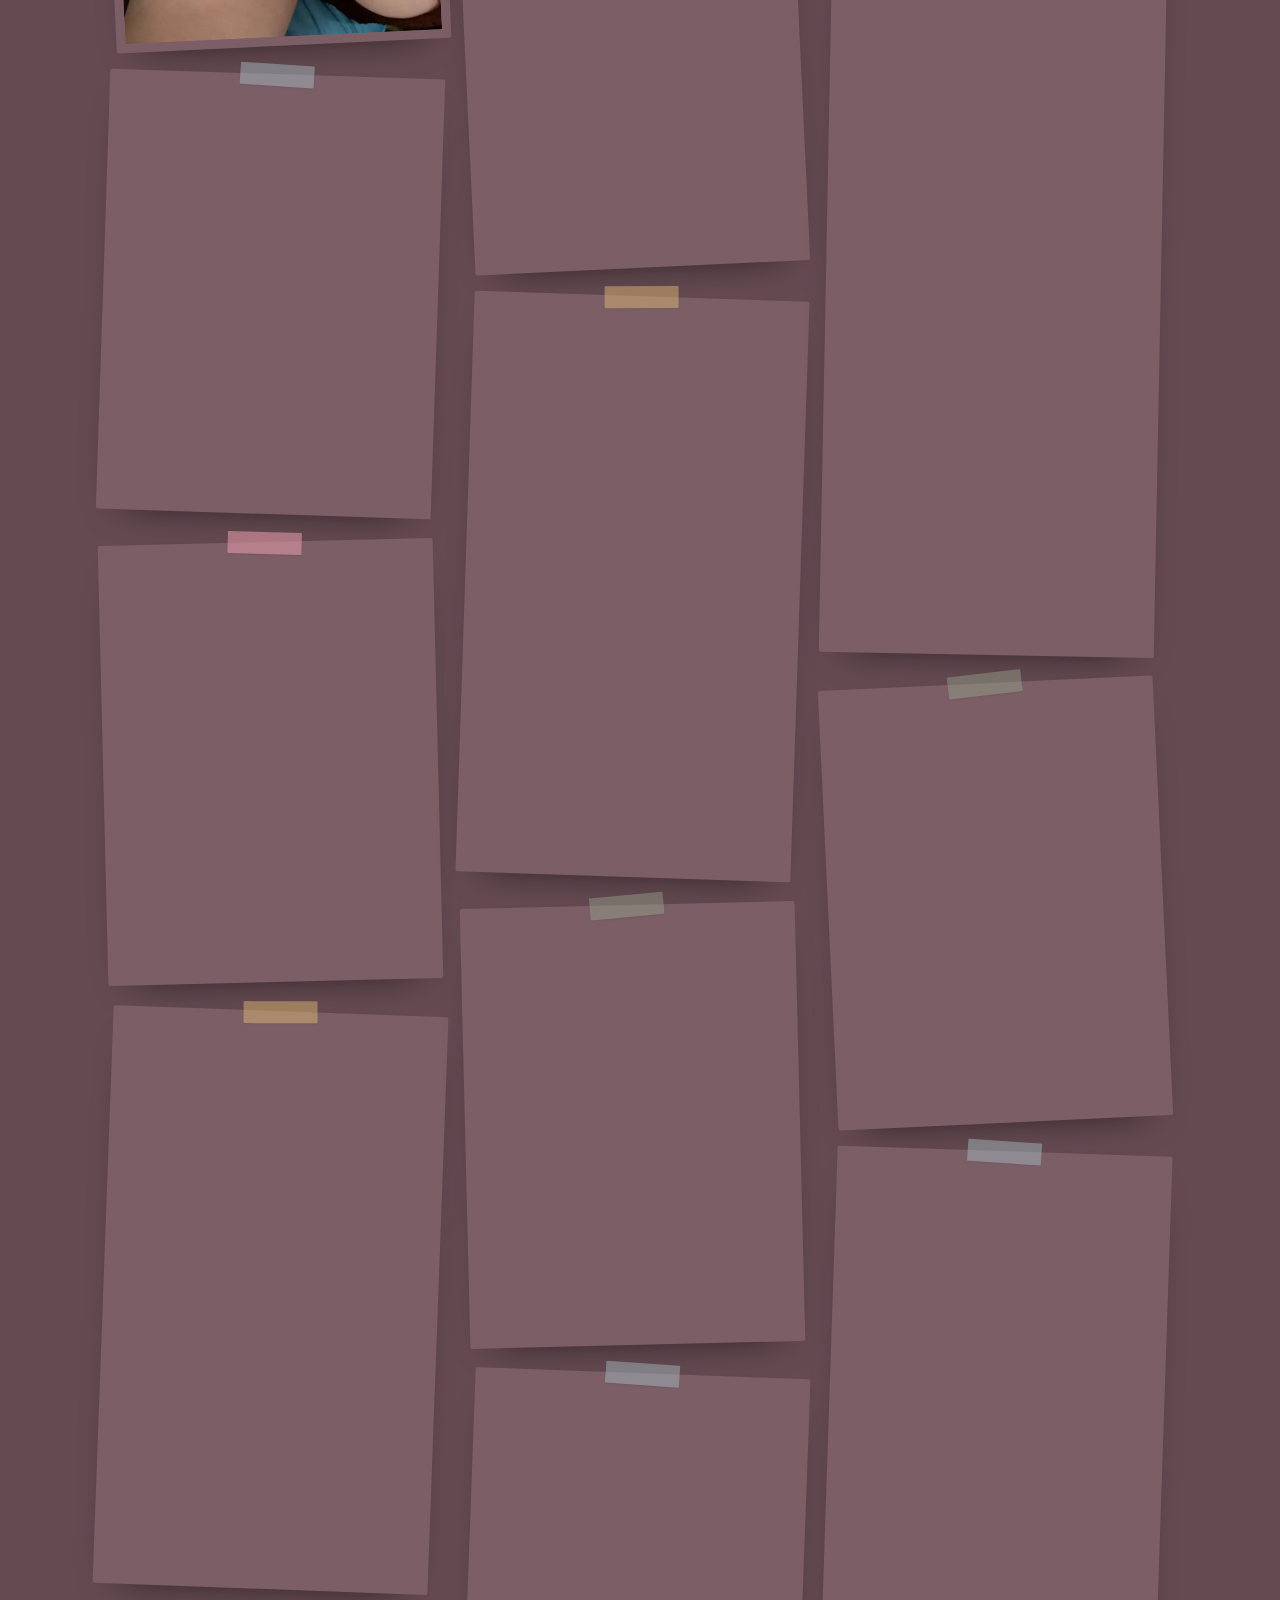
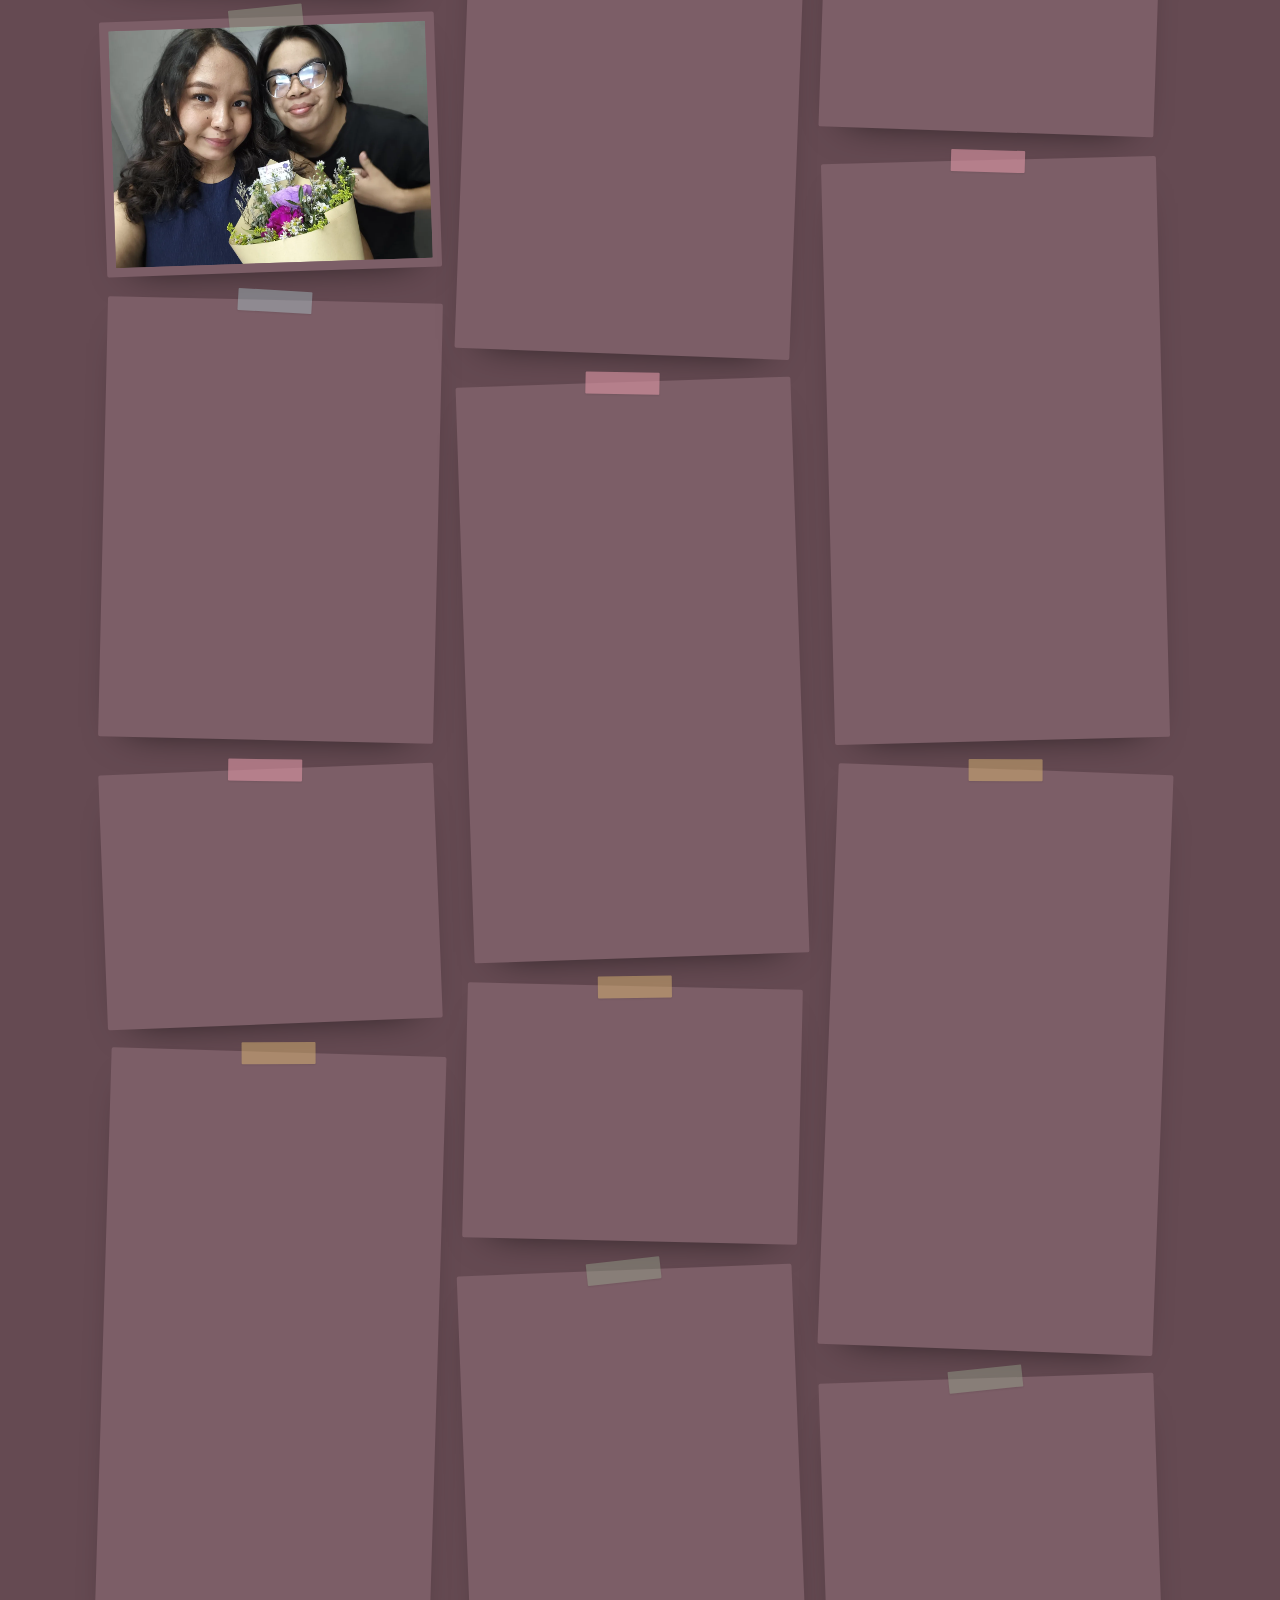
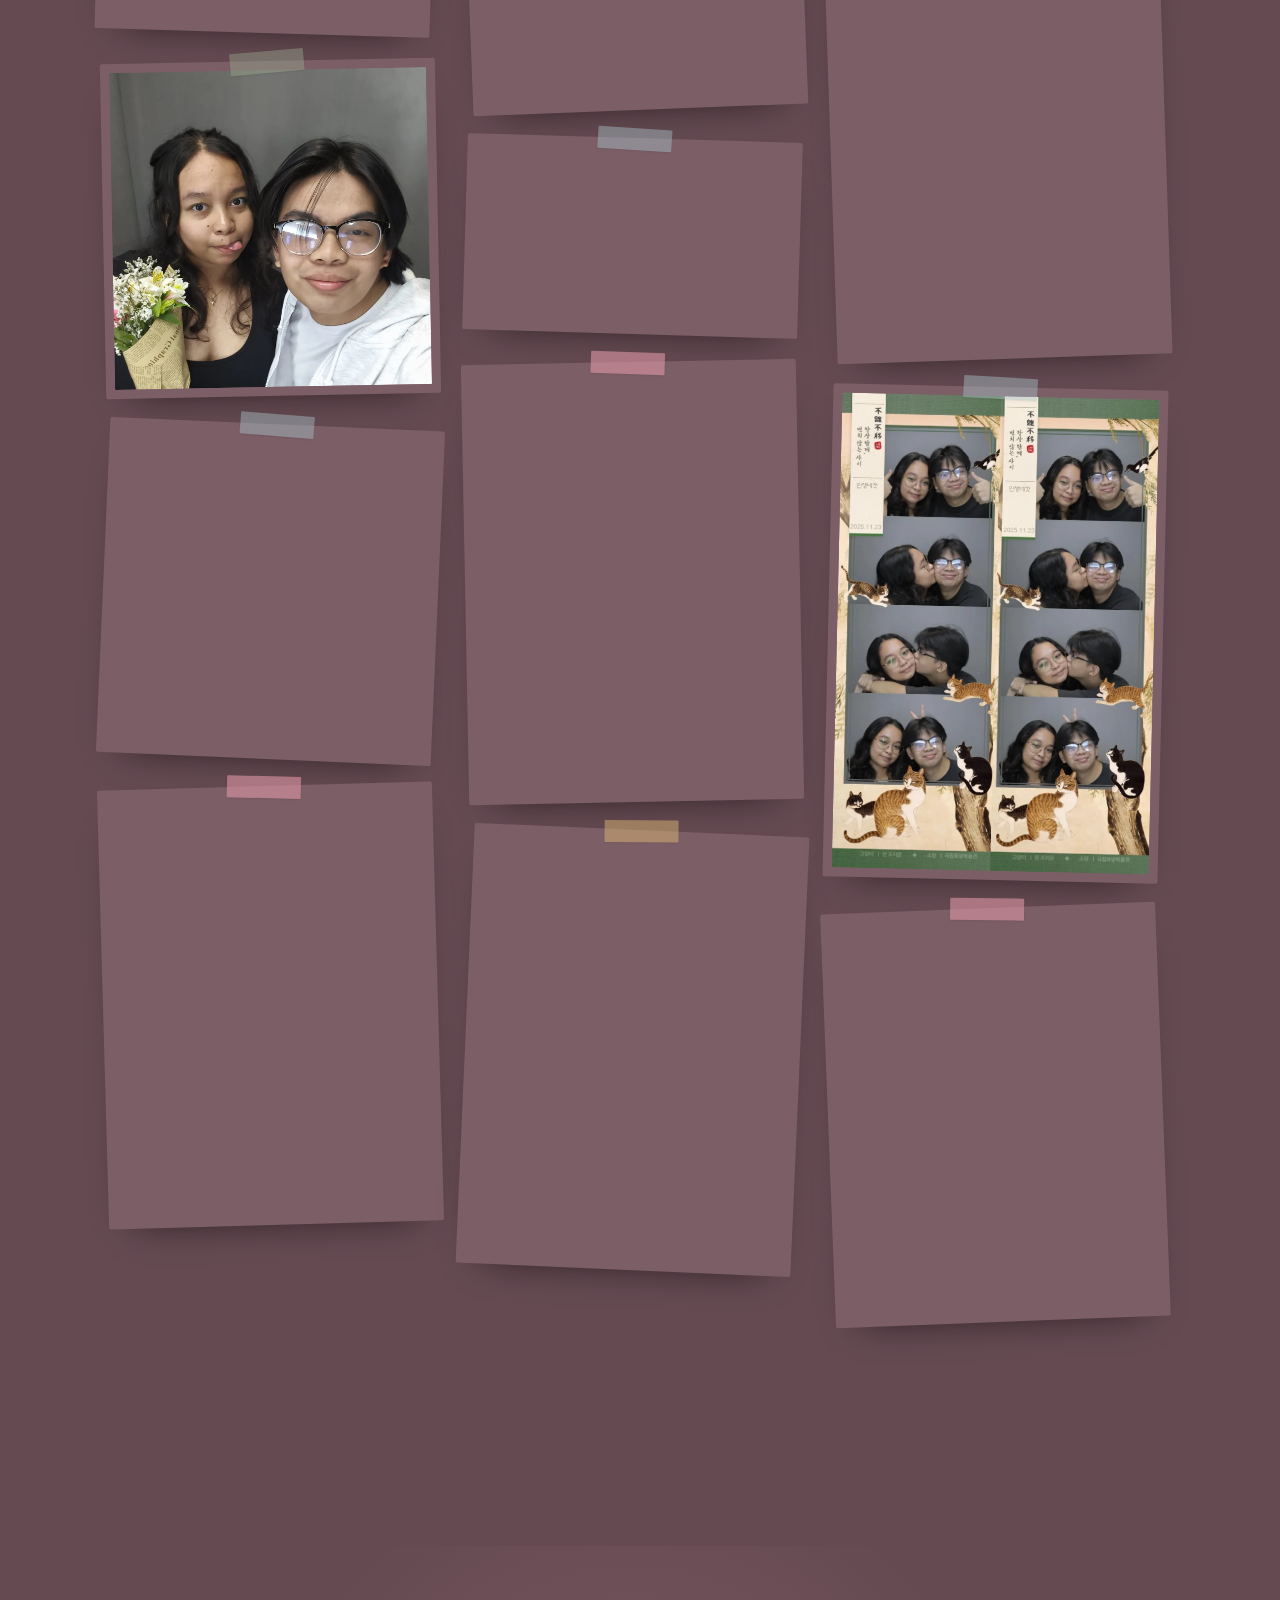
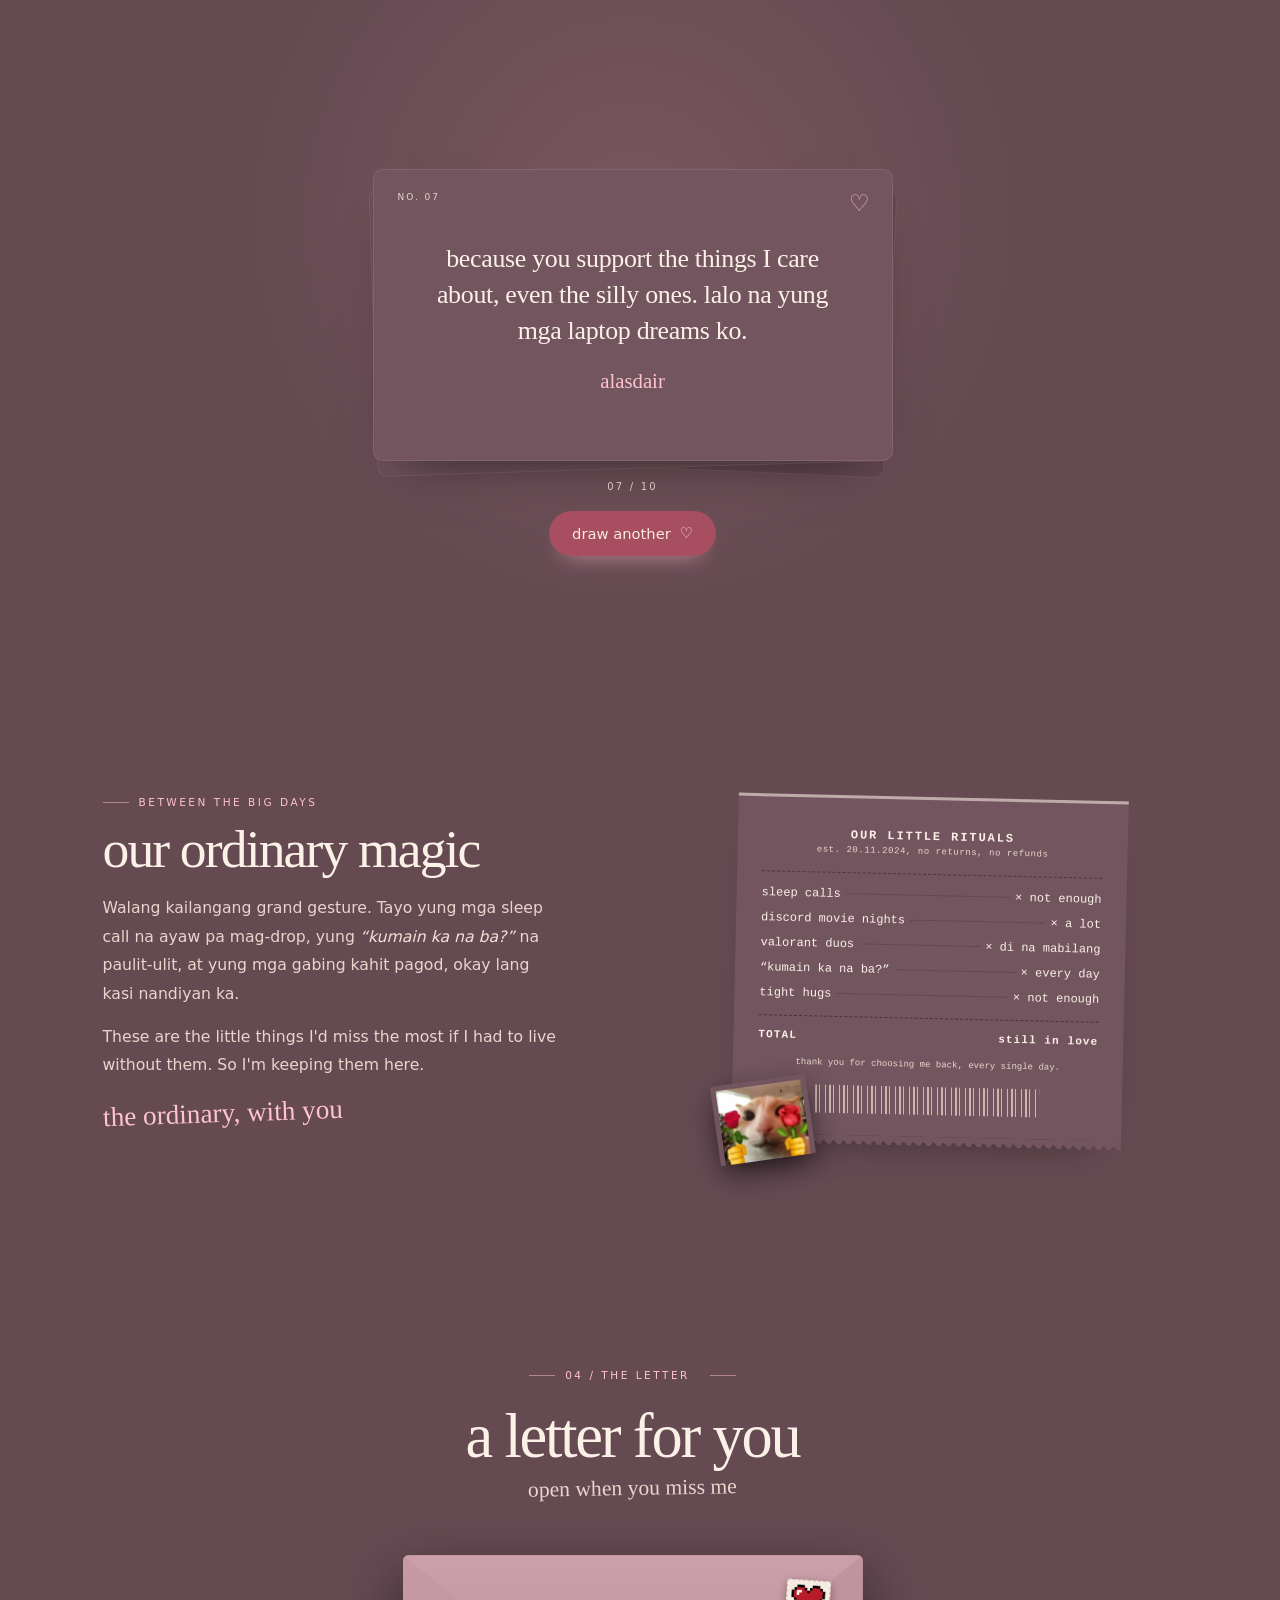
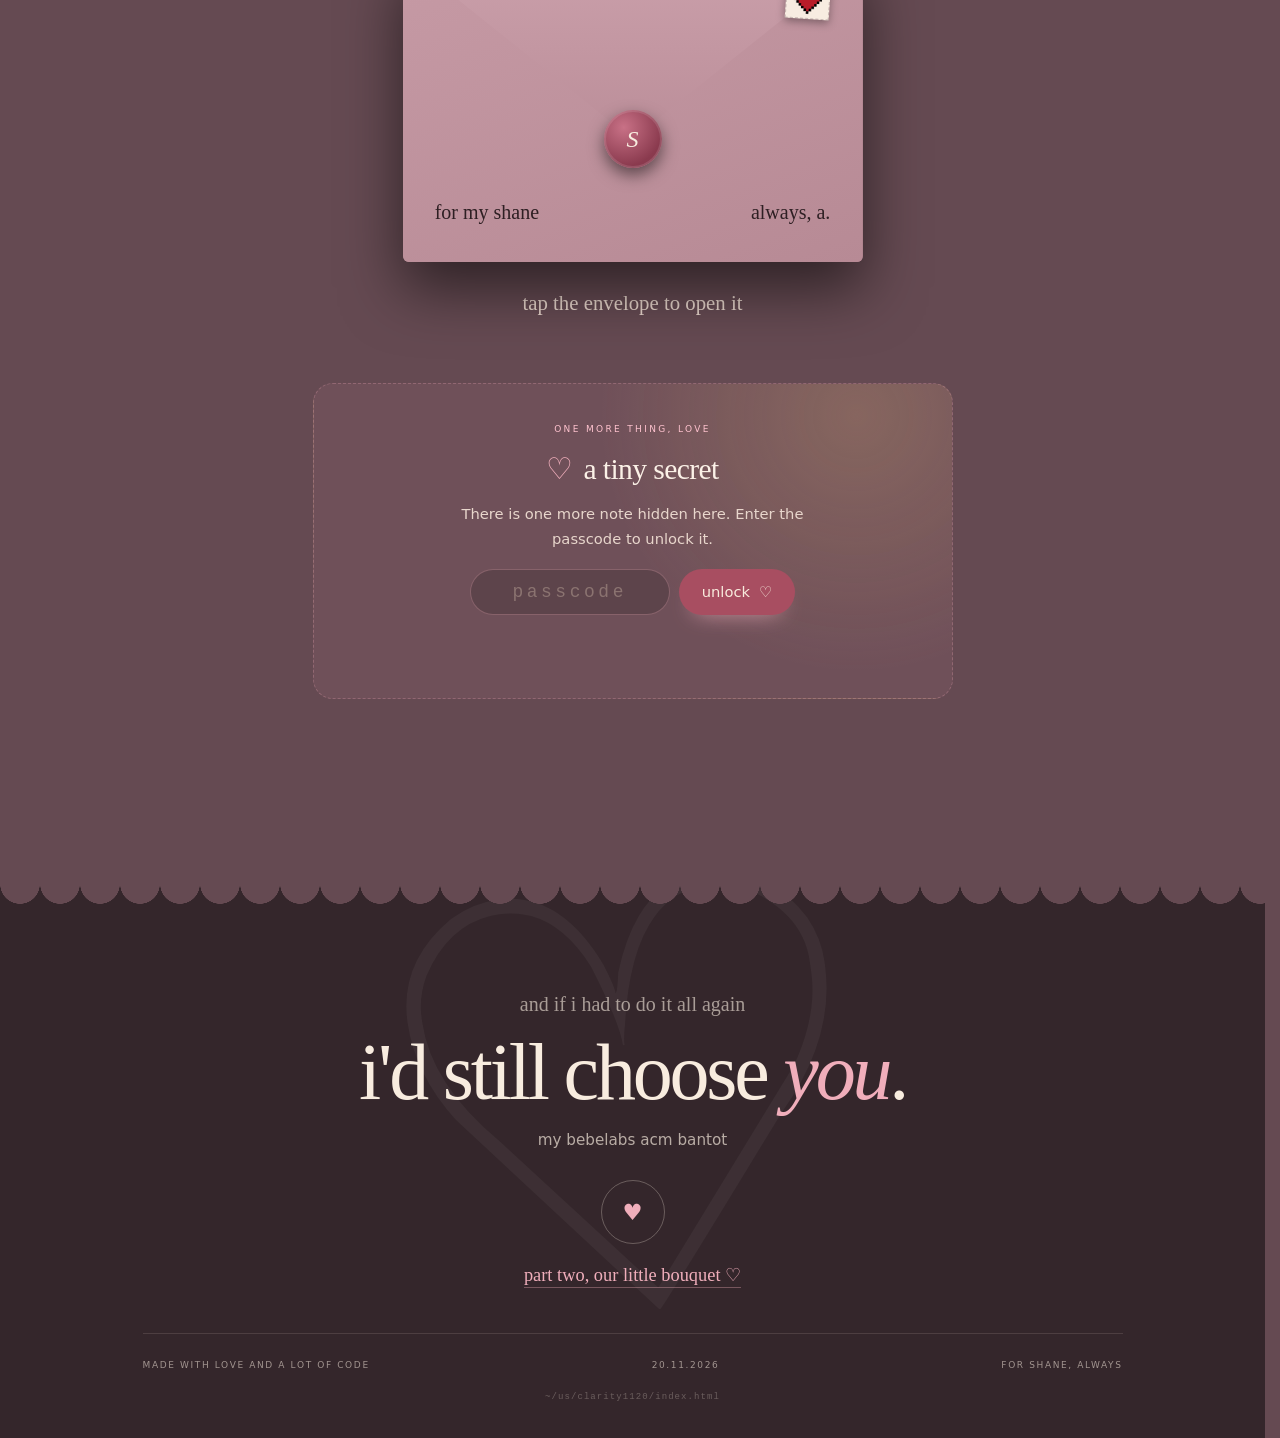
==== commit be7e7282: "Turn the hero into a photo bouquet" ====
--- a/index.html
+++ b/index.html
@@ -334,7 +334,7 @@
     <h2>i'd still choose <em>you</em>.</h2>
     <p class="footer-sub">my bebelabs acm bantot</p>
     <button class="heart-btn" id="heartBtn" type="button" aria-label="Send a little love">♥</button>
-    <p class="part-two-link"><a href="part2/">part two, our little garden ♡</a></p>
+    <p class="part-two-link"><a href="part2/">part two, our little bouquet ♡</a></p>
     <div class="footer-bottom">
       <span>made with love and a lot of code</span>
       <span>20.11.2026</span>
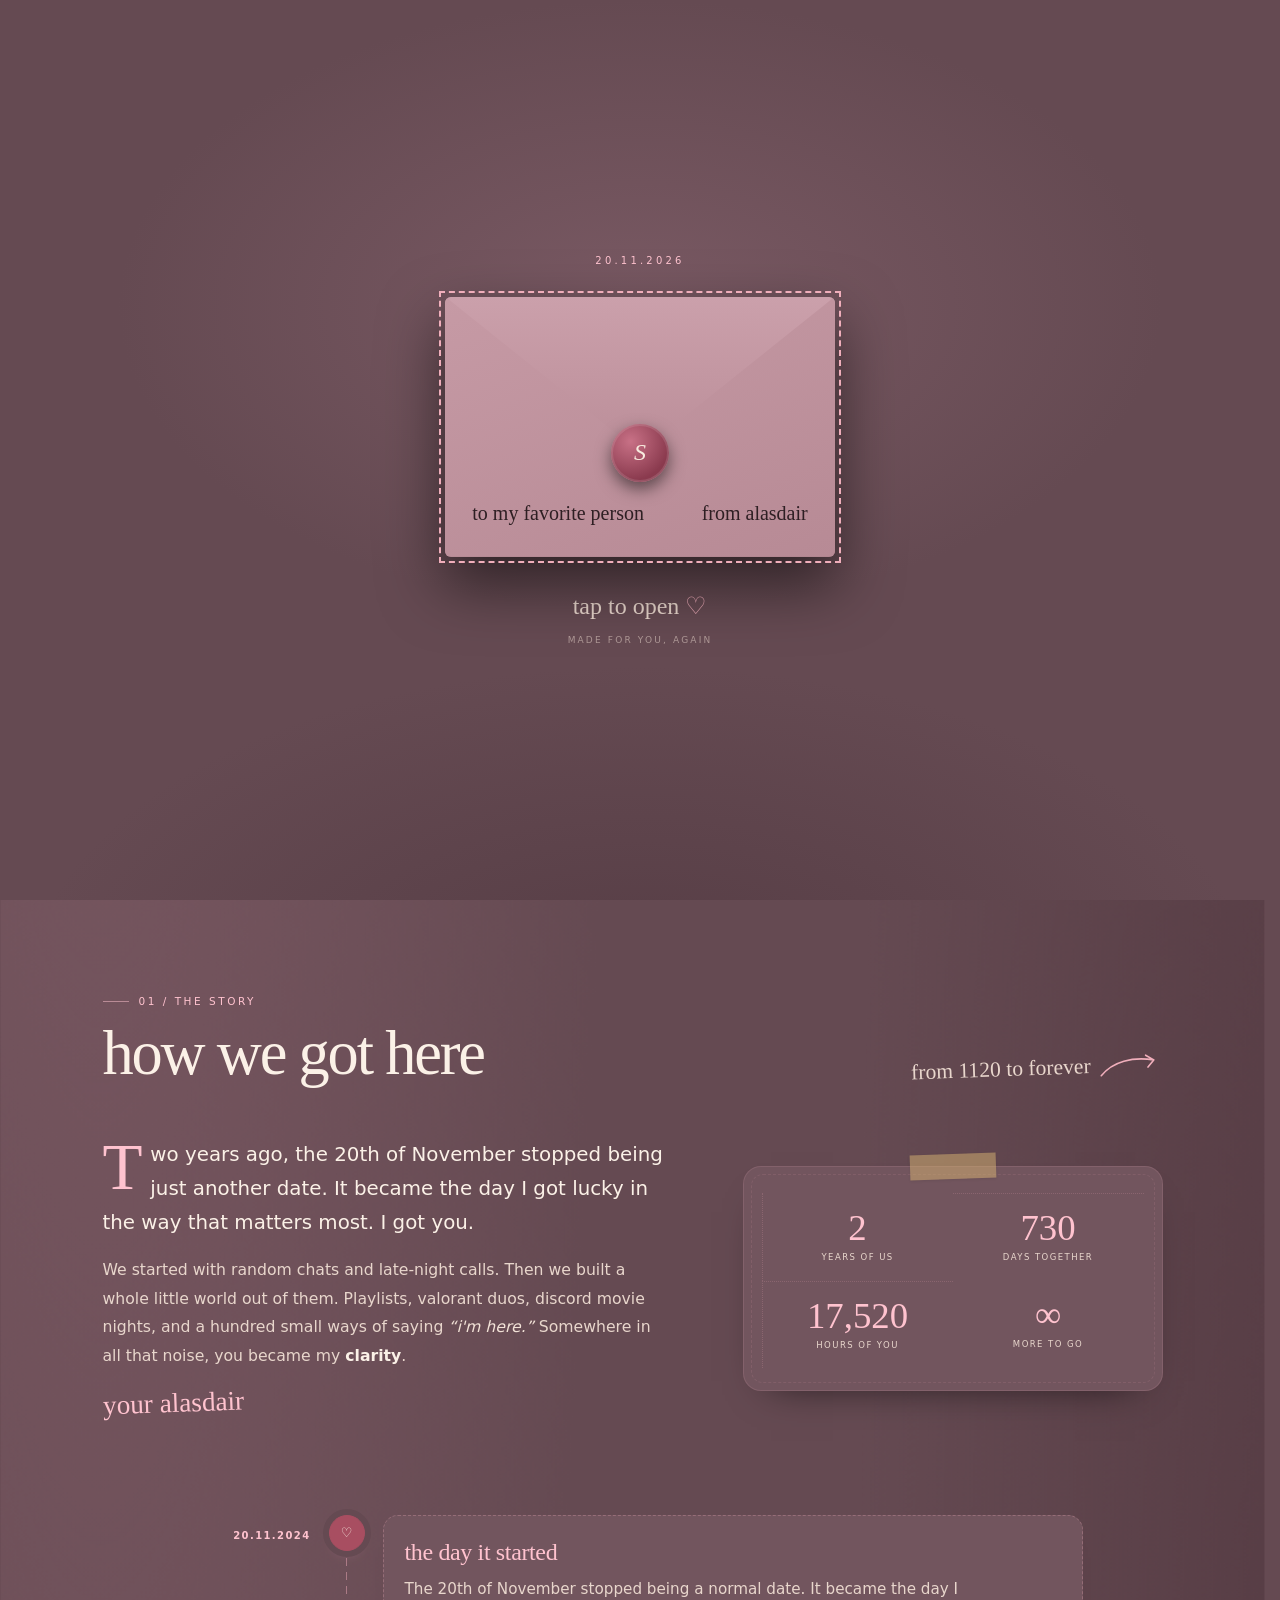
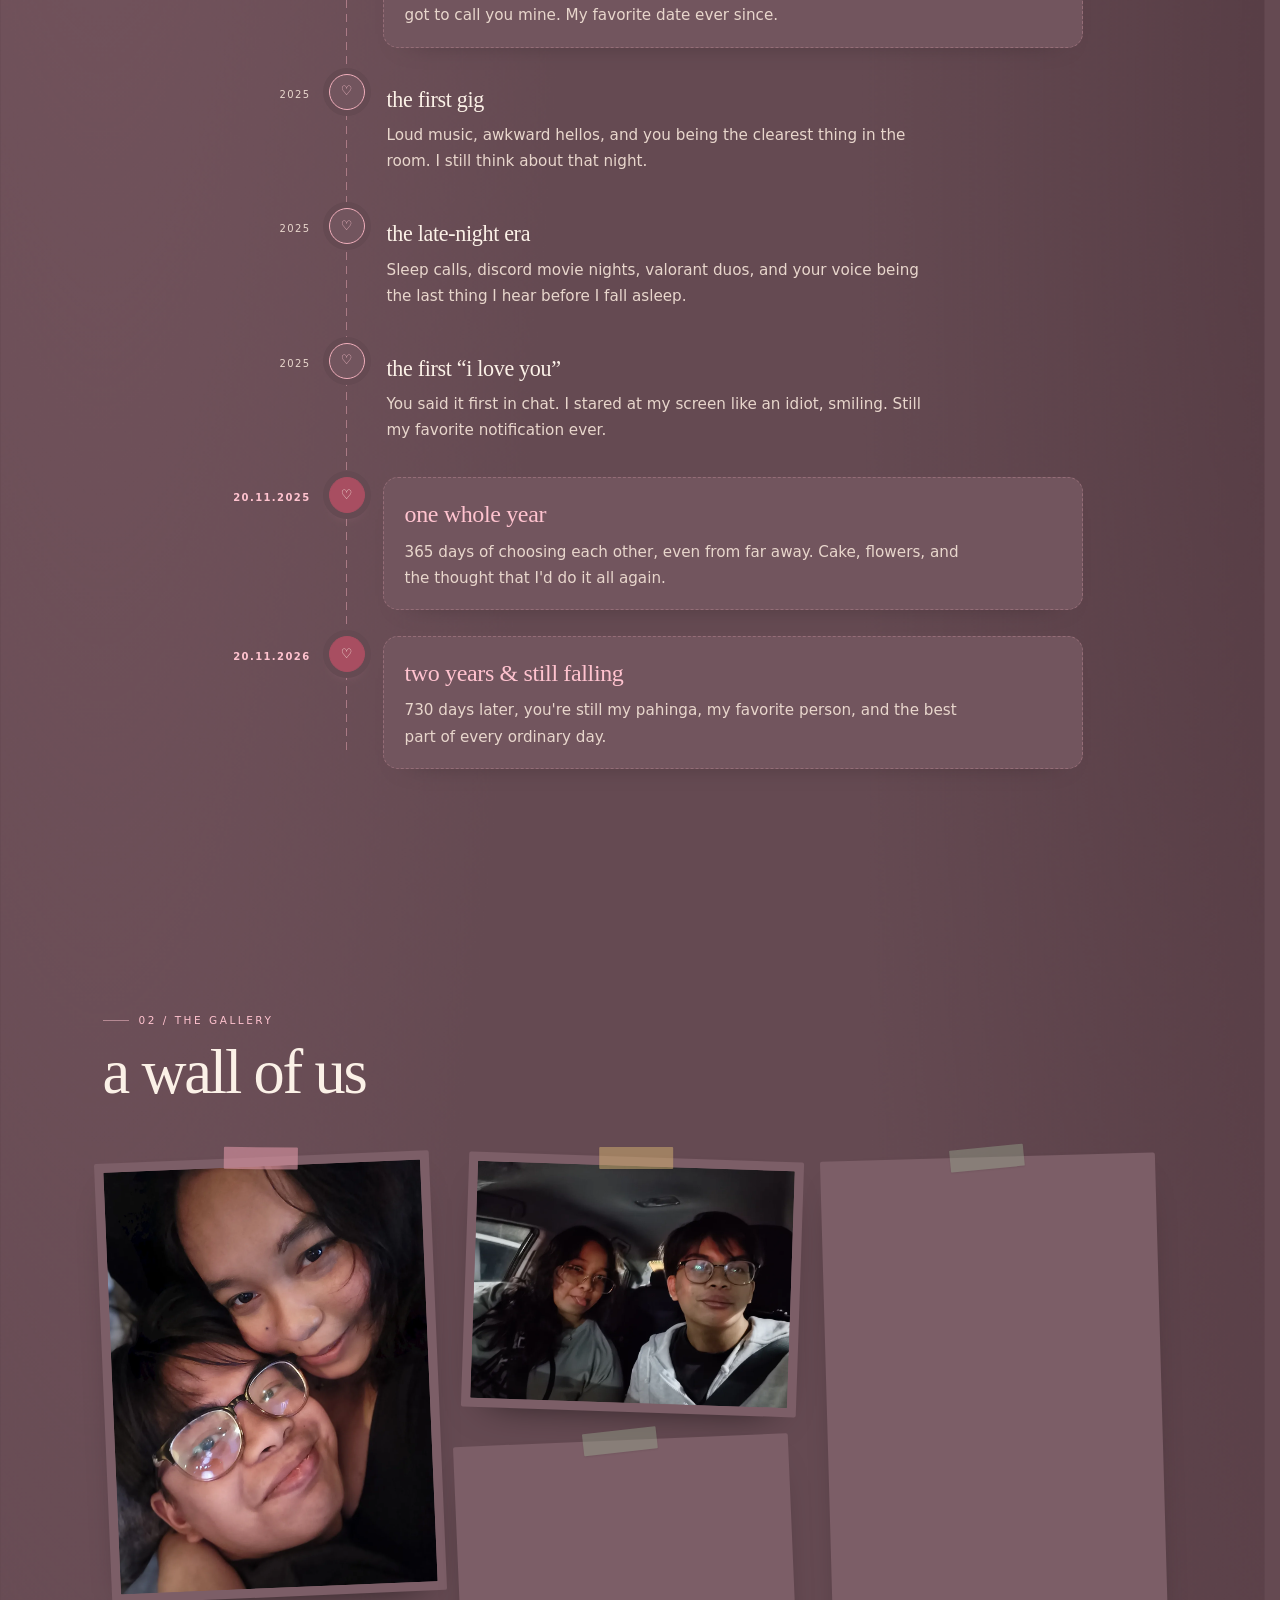
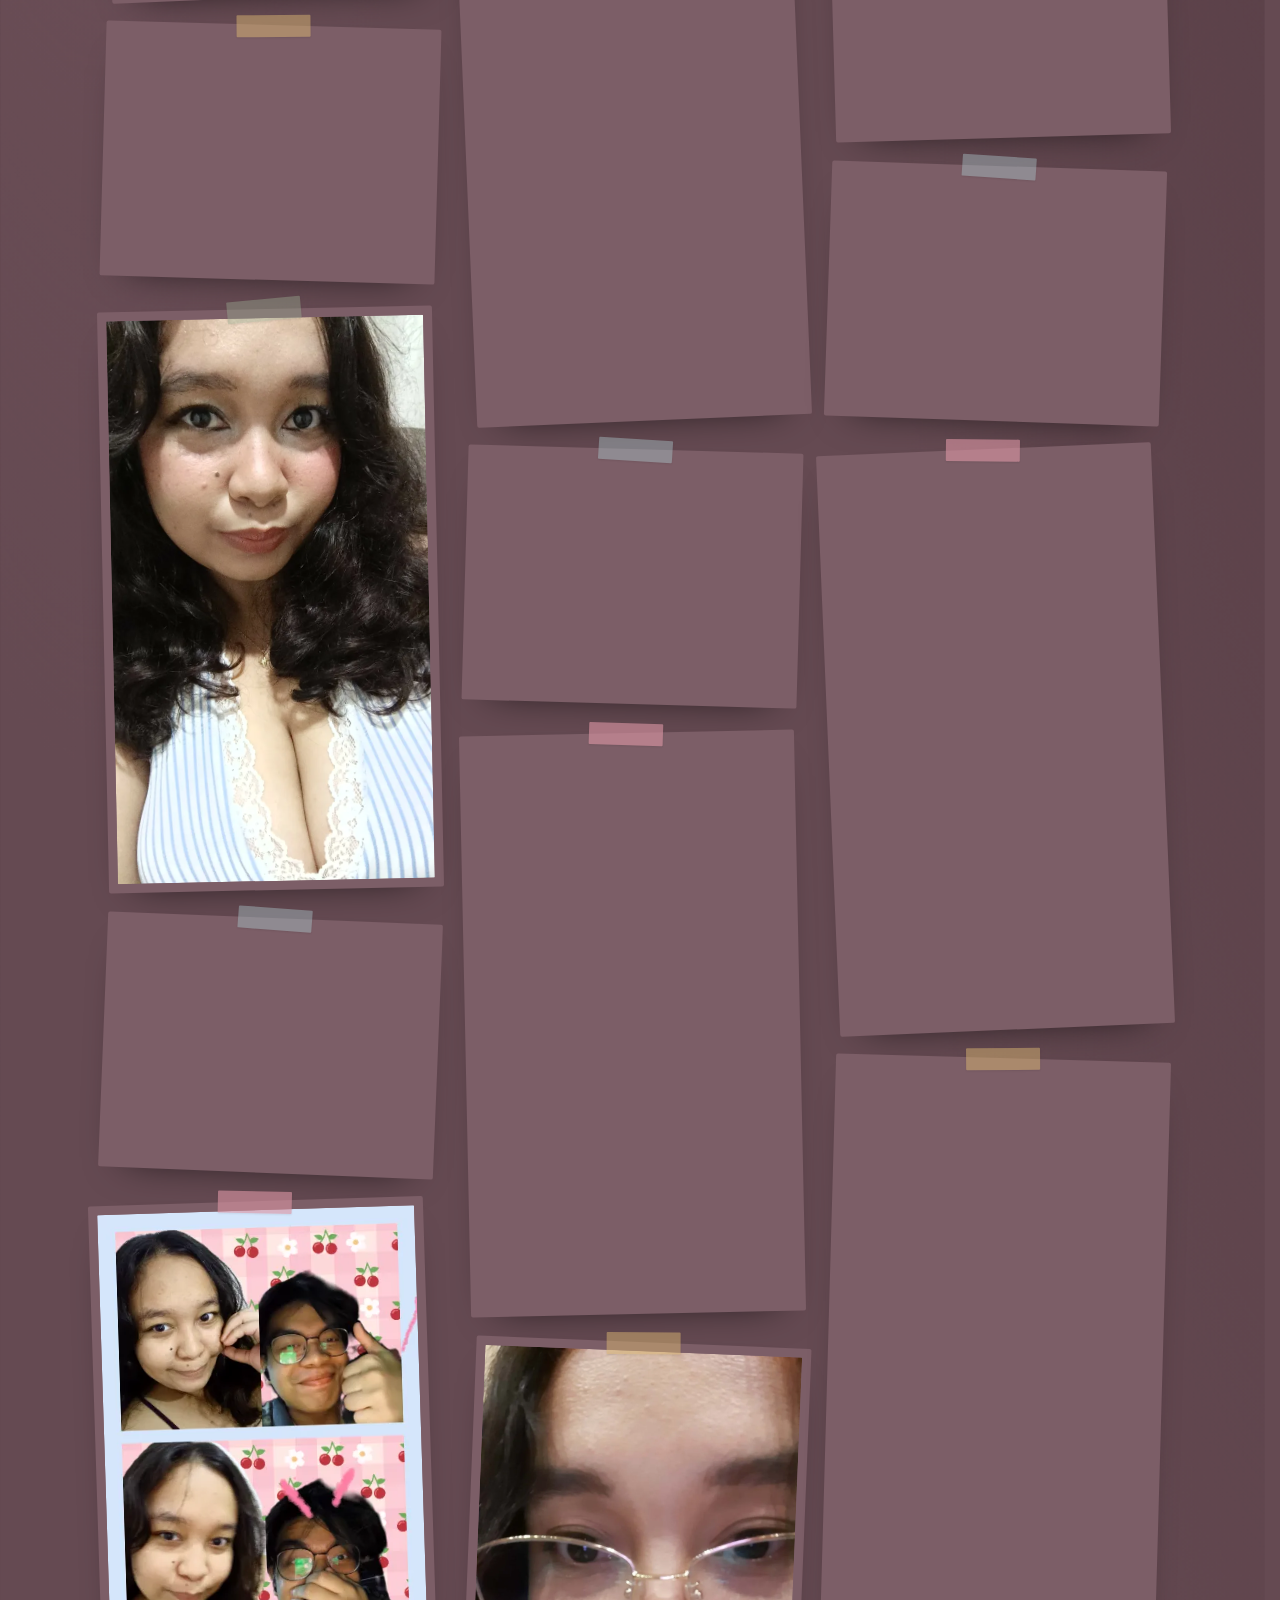
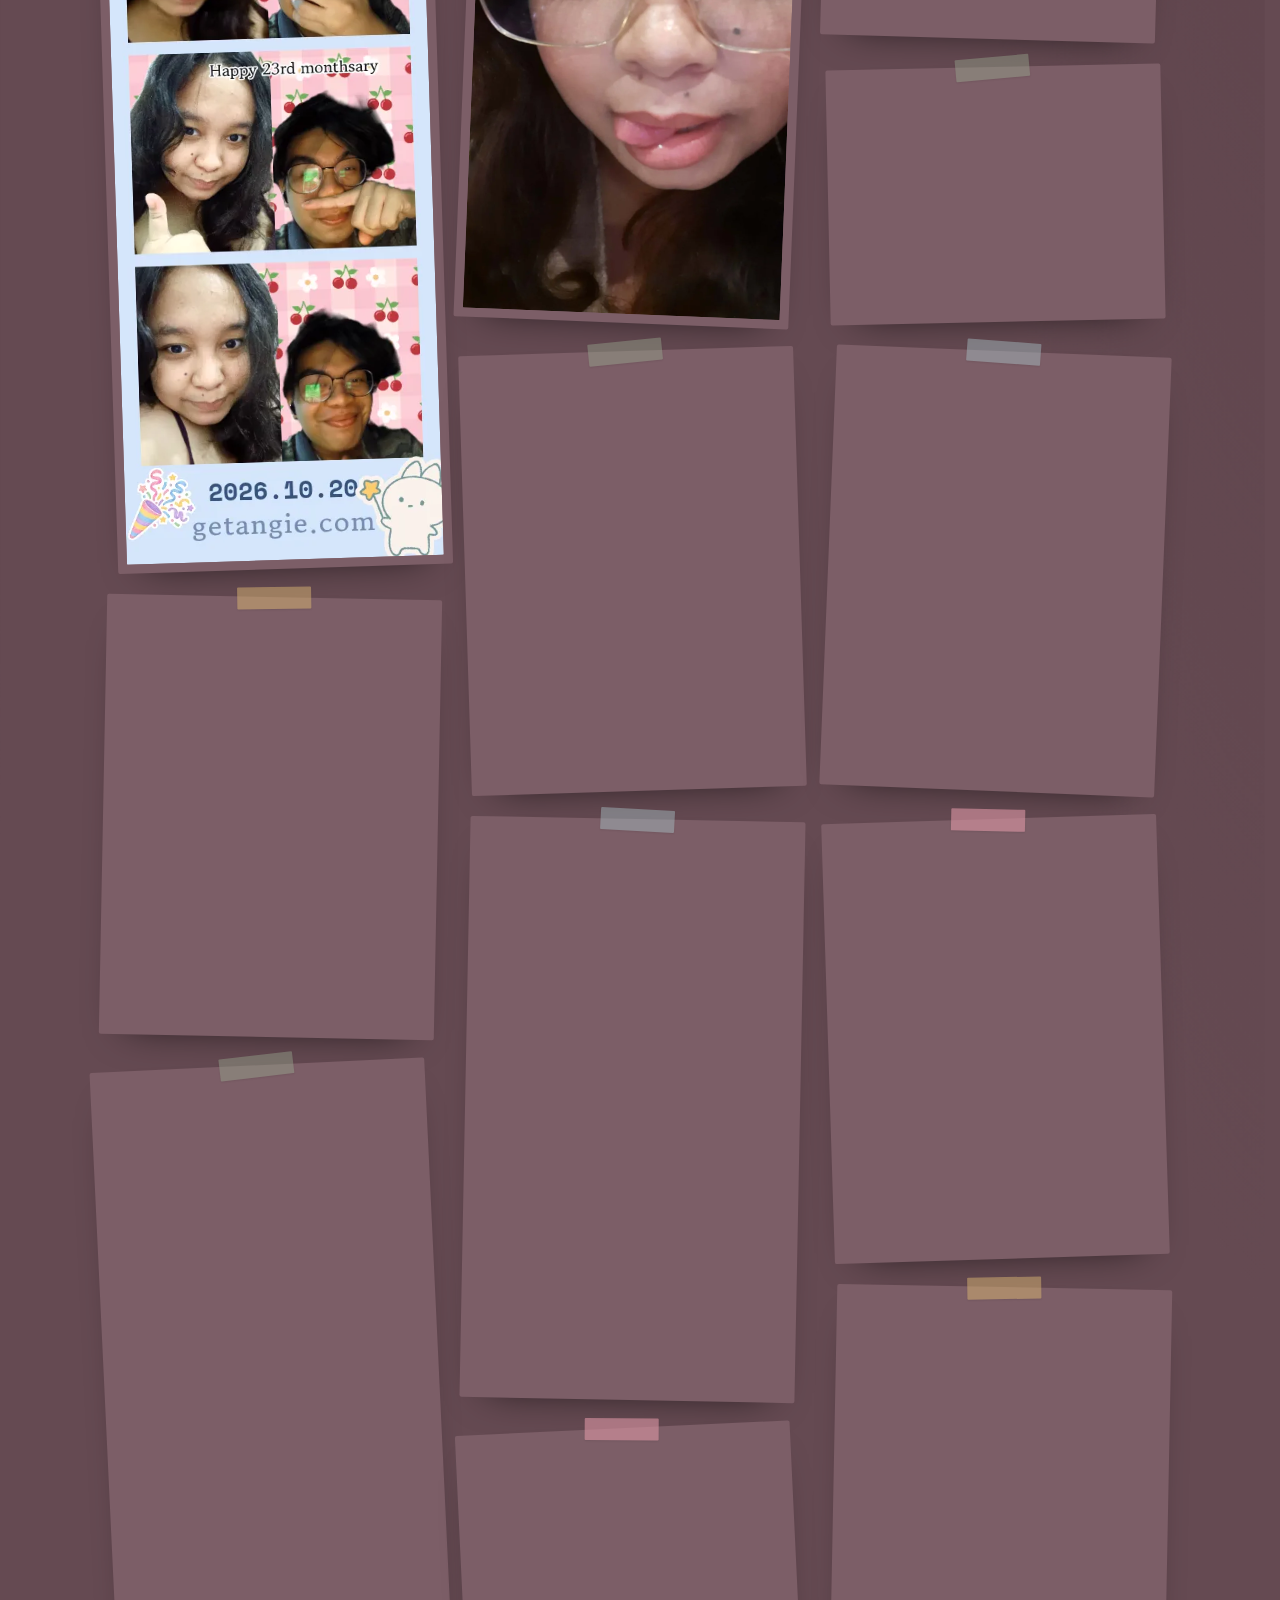
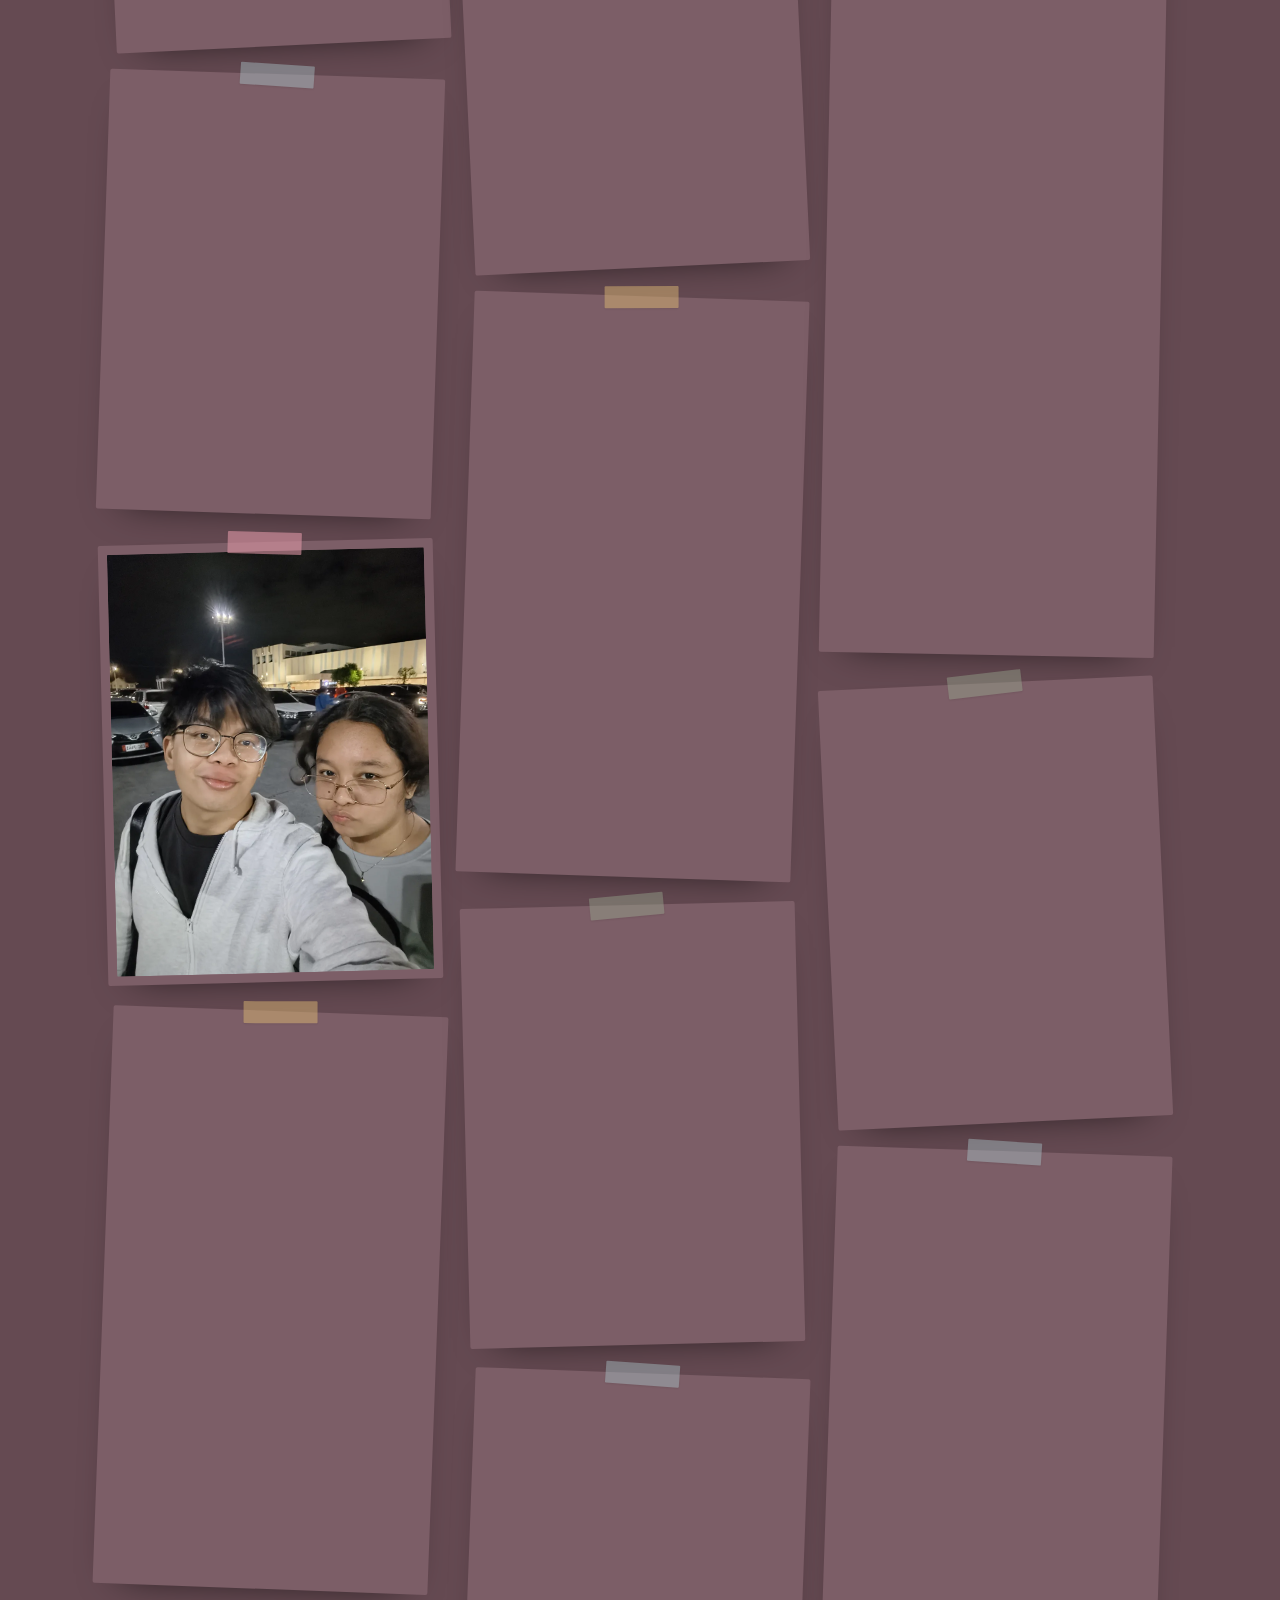
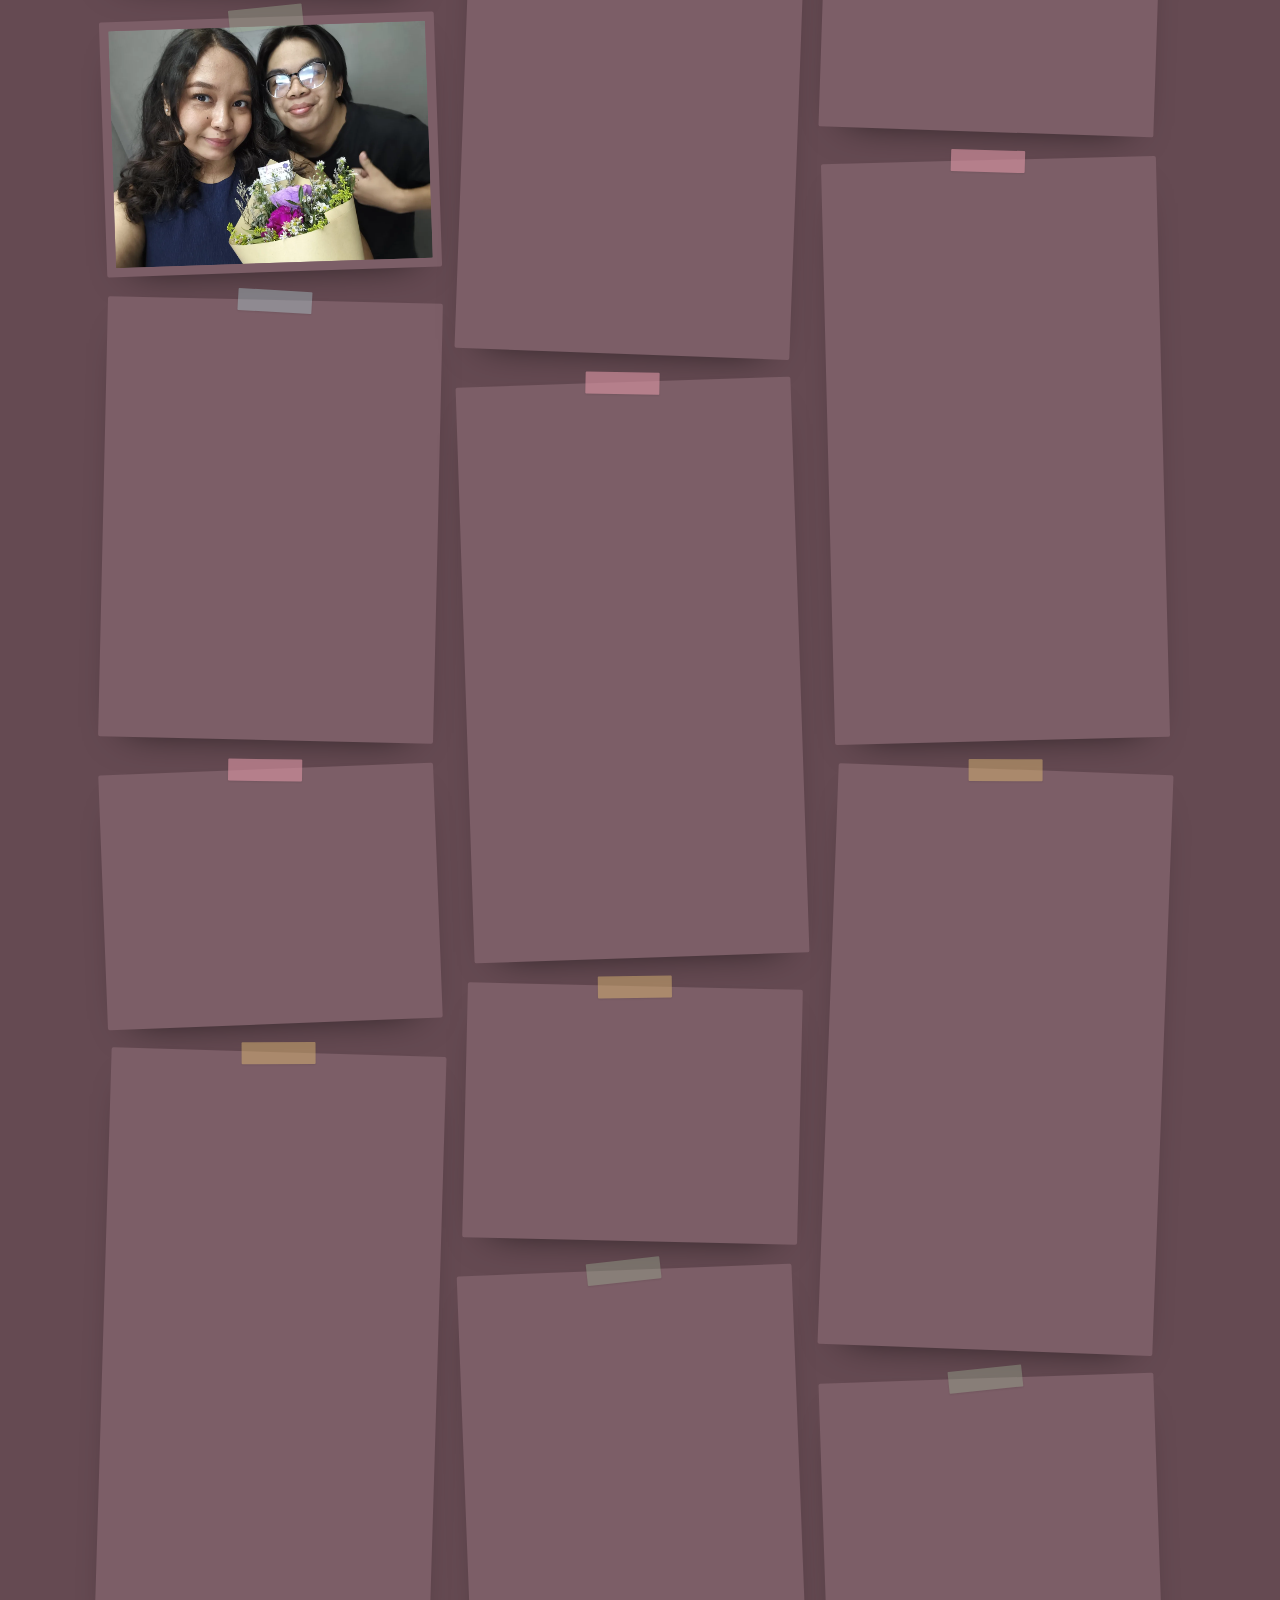
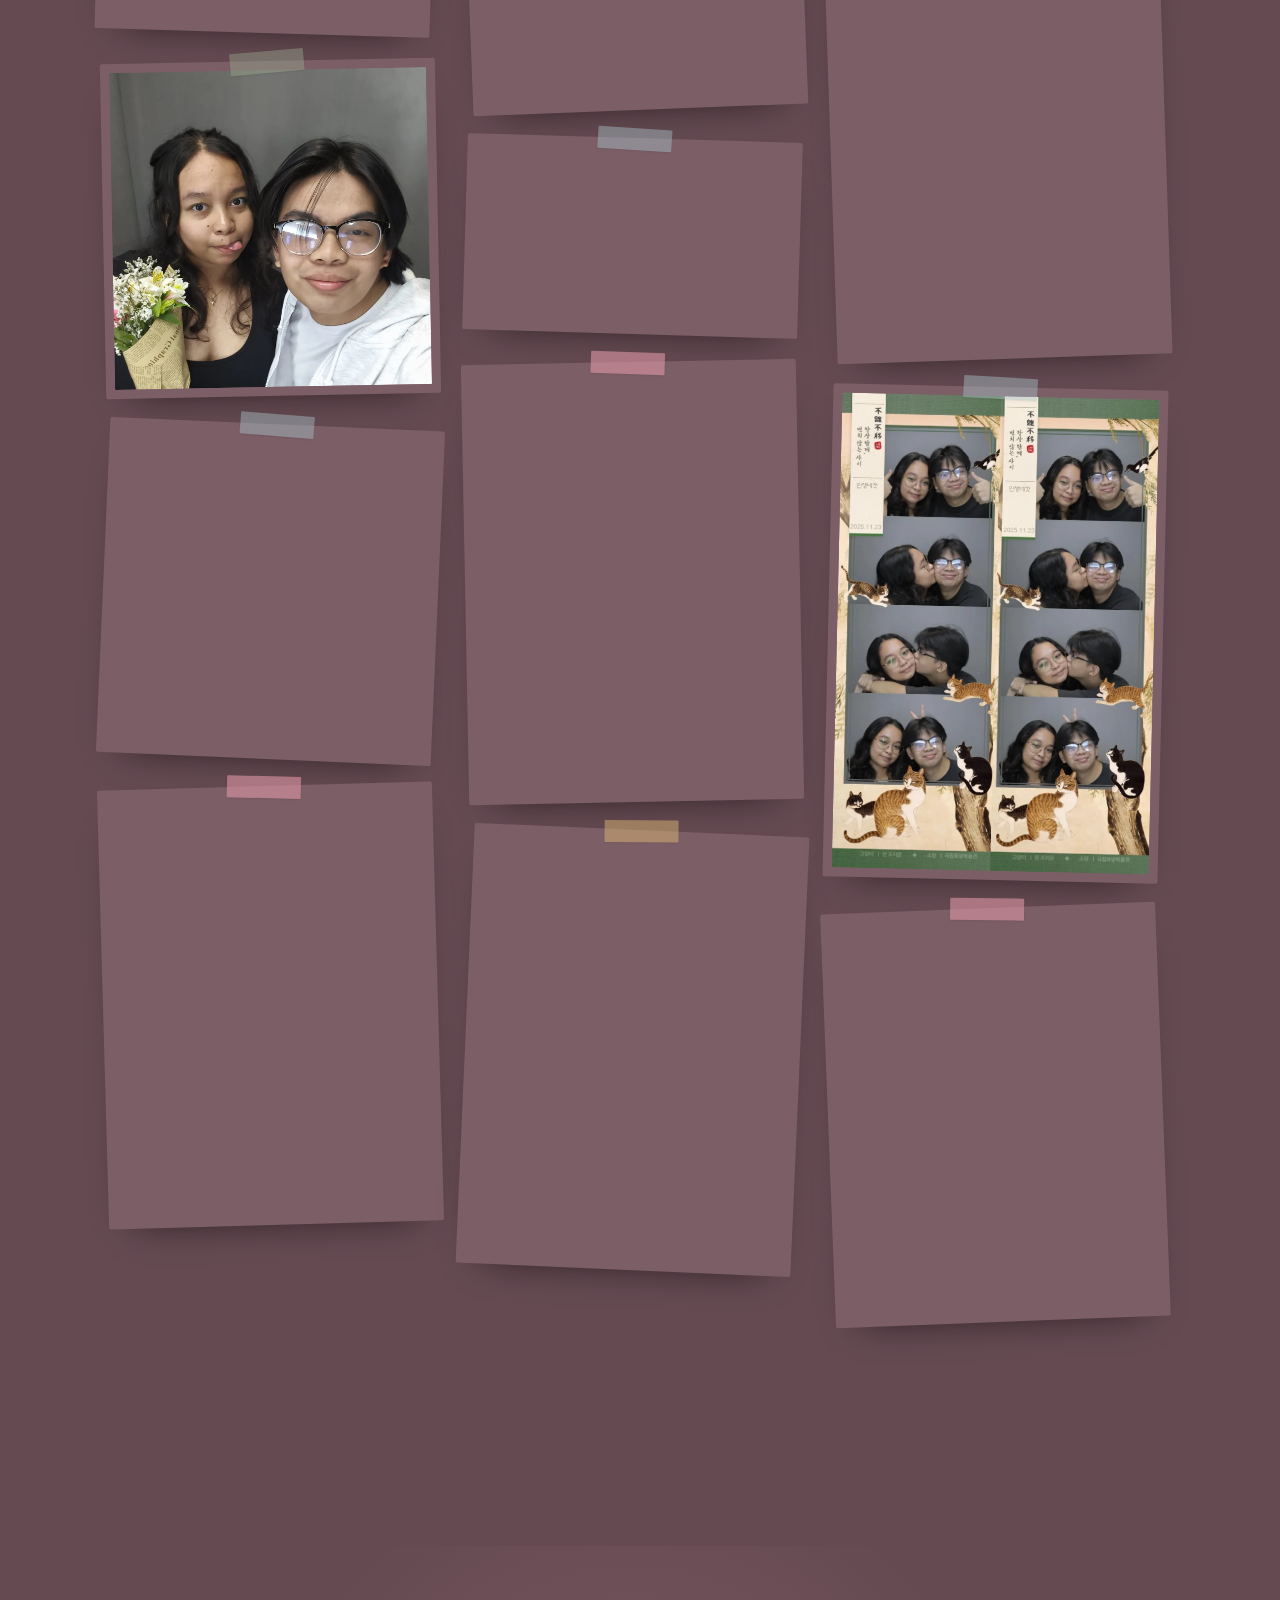
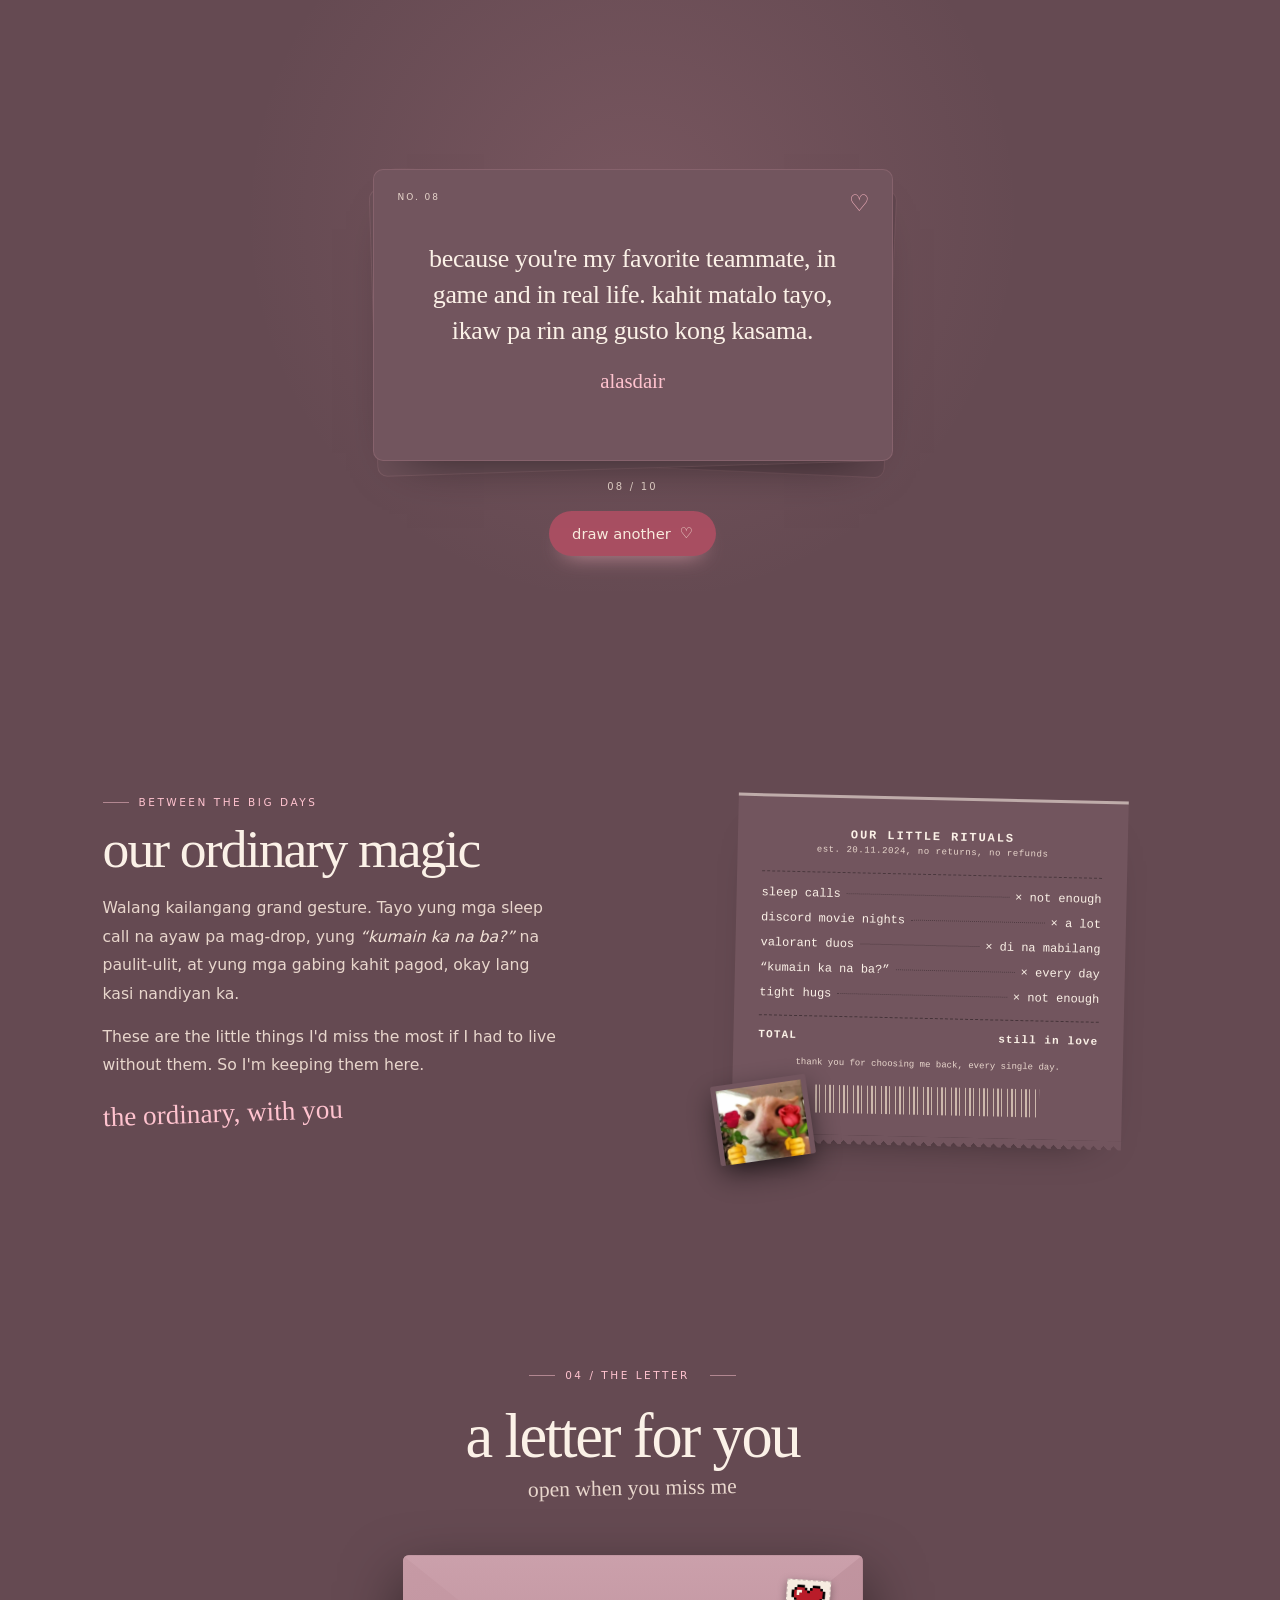
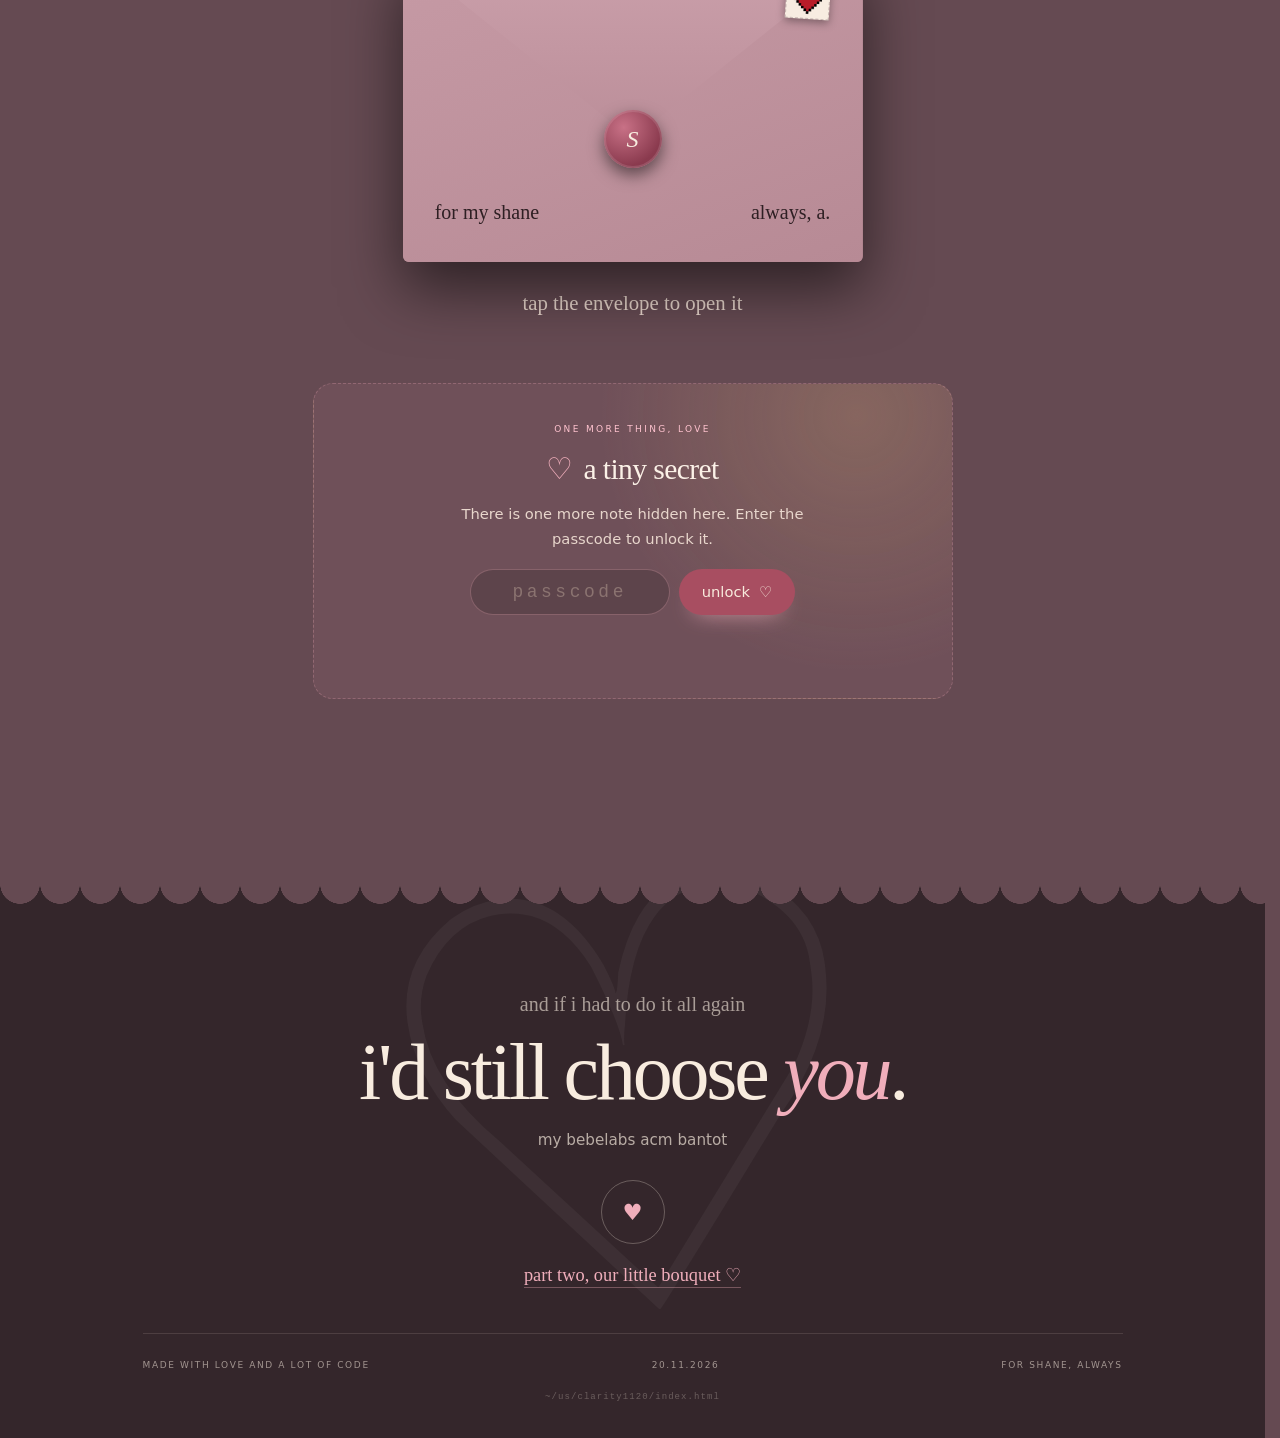
==== commit 5a66e57c: "Tidy section comments" ====
--- a/index.html
+++ b/index.html
@@ -46,7 +46,7 @@
   <div class="grain" aria-hidden="true"></div>
   <div class="petals" id="petals" aria-hidden="true"></div>
 
-  <!-- ── the little envelope gate ───────────────────────── -->
+  <!-- the little envelope gate -->
   <div class="intro" id="intro">
     <div class="intro-inner">
       <p class="intro-kicker">20.11.2026</p>
@@ -63,7 +63,7 @@
     </div>
   </div>
 
-  <!-- ── nav ────────────────────────────────────────────── -->
+  <!-- nav -->
   <header class="nav" id="nav">
     <a class="brand" href="#top" aria-label="two years of us, back to top">
       <span class="brand-mark" aria-hidden="true">s<span>♡</span>a</span>
@@ -79,7 +79,7 @@
 
   <main id="top">
 
-    <!-- ── hero ─────────────────────────────────────────── -->
+    <!-- hero -->
     <section class="hero">
       <div class="hero-copy">
         <p class="eyebrow"><span class="dot" aria-hidden="true"></span> our second anniversary, 20 november</p>
@@ -123,7 +123,7 @@
       </div>
     </section>
 
-    <!-- ── marquee ──────────────────────────────────────── -->
+    <!-- marquee -->
     <div class="marquee" aria-hidden="true">
       <div class="marquee-track">
         <span>shane ♡ alasdair</span><span>two years</span><span>still falling</span><span>20 · 11</span><span>my pahinga</span><span>est. 1120</span>
@@ -131,7 +131,7 @@
       </div>
     </div>
 
-    <!-- ── 01 · story ───────────────────────────────────── -->
+    <!-- 01 · story -->
     <section class="section story" id="story">
       <div class="section-head" data-reveal>
         <div>
@@ -211,7 +211,7 @@
       </ol>
     </section>
 
-    <!-- ── 02 · gallery ─────────────────────────────────── -->
+    <!-- 02 · gallery -->
     <section class="section gallery" id="gallery">
       <div class="section-head" data-reveal>
         <div>
@@ -223,7 +223,7 @@
       <div class="wall" id="photoWall"></div>
     </section>
 
-    <!-- ── 03 · reasons ─────────────────────────────────── -->
+    <!-- 03 · reasons -->
     <section class="section reasons" id="reasons">
       <div class="section-head is-center" data-reveal>
         <p class="section-label">03 / little reasons</p>
@@ -245,7 +245,7 @@
       </div>
     </section>
 
-    <!-- ── the little rituals ───────────────────────────── -->
+    <!-- the little rituals -->
     <section class="section rituals" aria-labelledby="rituals-title">
       <div class="rituals-grid">
         <div class="rituals-copy" data-reveal>
@@ -274,7 +274,7 @@
       </div>
     </section>
 
-    <!-- ── 04 · letter ──────────────────────────────────── -->
+    <!-- 04 · letter -->
     <section class="section letter-section" id="letter">
       <div class="section-head is-center" data-reveal>
         <p class="section-label">04 / the letter</p>
@@ -328,7 +328,7 @@
     </section>
   </main>
 
-  <!-- ── footer ─────────────────────────────────────────── -->
+  <!-- footer -->
   <footer class="footer">
     <p class="footer-eyebrow">and if i had to do it all again</p>
     <h2>i'd still choose <em>you</em>.</h2>
@@ -343,7 +343,7 @@
     <p class="footer-path" aria-hidden="true">~/us/clarity1120/index.html</p>
   </footer>
 
-  <!-- ── lightbox ───────────────────────────────────────── -->
+  <!-- lightbox -->
   <div class="lightbox" id="lightbox" role="dialog" aria-modal="true" aria-label="Photo viewer" hidden>
     <button class="lb-close" id="lbClose" type="button" aria-label="Close photo viewer">×</button>
     <button class="lb-prev" id="lbPrev" type="button" aria-label="Previous photo">←</button>
--- a/css/style.css
+++ b/css/style.css
@@ -1,6 +1,5 @@
-/* ═══════════════════════════════════════════════════════════
+/*
    two years of us — a little place for shane
-   ───────────────────────────────────────────────────────────
    01. tokens & base
    02. texture, petals, intro
    03. nav & progress
@@ -16,9 +15,9 @@
    13. footer
    14. lightbox
    15. motion & responsive
-   ═══════════════════════════════════════════════════════════ */
-
-/* ── 01. tokens & base ─────────────────────────────────── */
+   */
+
+/* 01. tokens & base */
 :root {
   --cream: #654a52;
   --cream-2: #6b4f57;
@@ -120,7 +119,7 @@
 
 main { position: relative; z-index: 2; }
 
-/* ── 02. texture, petals, intro ────────────────────────── */
+/* 02. texture, petals, intro */
 .grain {
   position: fixed;
   inset: 0;
@@ -346,7 +345,7 @@
 .env-stamp img { width: 100%; height: auto; mix-blend-mode: multiply; }
 .envelope.is-opening .env-stamp { opacity: 0; }
 
-/* ── 03. nav ───────────────────────────────────────────── */
+/* 03. nav */
 .nav {
   position: fixed;
   top: 0; left: 0; right: 0;
@@ -442,7 +441,7 @@
 .nav-links .nav-cta::after { display: none; }
 .nav-links .nav-cta:hover { background: var(--berry); border-color: var(--berry); color: var(--ink); }
 
-/* ── 04. buttons ───────────────────────────────────────── */
+/* 04. buttons */
 .btn {
   display: inline-flex;
   align-items: center;
@@ -484,7 +483,7 @@
   transform: translateY(-2px);
 }
 
-/* ── 05. hero ──────────────────────────────────────────── */
+/* 05. hero */
 .hero {
   position: relative;
   max-width: 1200px;
@@ -774,7 +773,7 @@
   white-space: nowrap;
 }
 
-/* ── 06. marquee ───────────────────────────────────────── */
+/* 06. marquee */
 .marquee {
   position: relative;
   overflow: hidden;
@@ -813,7 +812,7 @@
   to   { transform: translateX(-50%); }
 }
 
-/* ── 07. shared section styles ─────────────────────────── */
+/* 07. shared section styles */
 .section {
   position: relative;
   max-width: 1140px;
@@ -896,7 +895,7 @@
   transform: rotate(-2deg);
 }
 
-/* ── 08. story + timeline ──────────────────────────────── */
+/* 08. story + timeline */
 .story-top {
   display: grid;
   grid-template-columns: 1.15fr .85fr;
@@ -1071,7 +1070,7 @@
   color: var(--berry-deep);
 }
 
-/* ── 09. gallery ───────────────────────────────────────── */
+/* 09. gallery */
 .wall {
   columns: 3 230px;
   column-gap: 28px;
@@ -1123,7 +1122,7 @@
 }
 .polaroid:hover img { filter: brightness(1.02) saturate(1.03) contrast(1.01); }
 
-/* ── 10. reasons deck ──────────────────────────────────── */
+/* 10. reasons deck */
 .reasons::before {
   content: "";
   position: absolute;
@@ -1231,7 +1230,7 @@
 }
 .deck-wrap .btn { margin-top: 2px; }
 
-/* ── 11. rituals receipt ───────────────────────────────── */
+/* 11. rituals receipt */
 .rituals-grid {
   display: grid;
   grid-template-columns: 1fr .9fr;
@@ -1351,7 +1350,7 @@
   transform: rotate(-8deg);
 }
 
-/* ── 12. letter + secret ───────────────────────────────── */
+/* 12. letter + secret */
 .letter-section { max-width: 940px; }
 
 .letter-stage {
@@ -1563,7 +1562,7 @@
   to   { opacity: 1; transform: none; }
 }
 
-/* ── 13. footer ────────────────────────────────────────── */
+/* 13. footer */
 .footer {
   position: relative;
   margin-top: clamp(40px, 6vw, 70px);
@@ -1671,7 +1670,7 @@
   color: rgba(248, 236, 223, .56);
 }
 
-/* ── 14. lightbox ──────────────────────────────────────── */
+/* 14. lightbox */
 .lightbox {
   position: fixed;
   inset: 0;
@@ -1778,7 +1777,7 @@
   }
 }
 
-/* ── 15. reveal + responsive ───────────────────────────── */
+/* 15. reveal + responsive */
 html.js [data-reveal] {
   opacity: 0;
   transform: translateY(22px);
